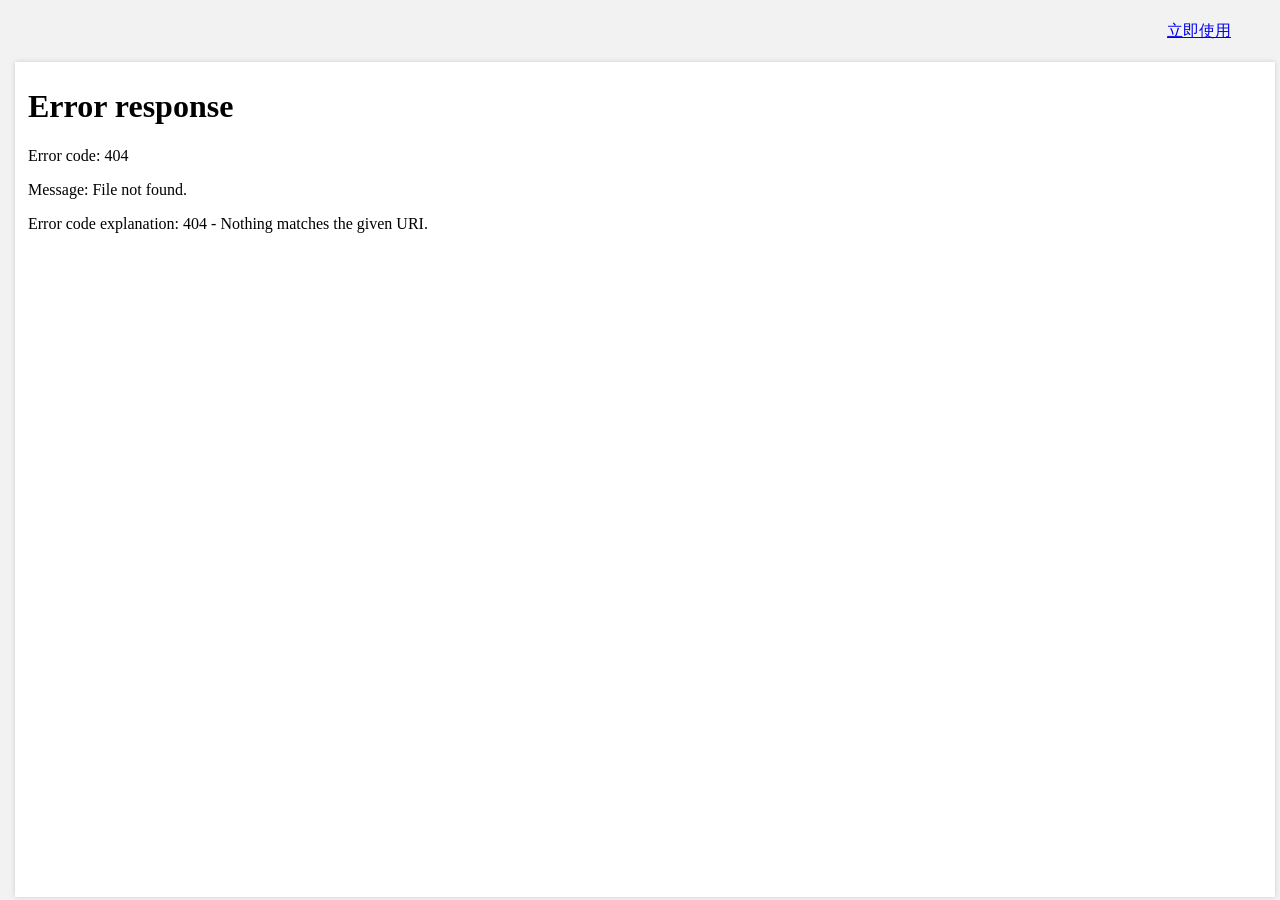
==== src/main/webapp/index2.html @ d7d0fe4d "添加页面" ====
<!DOCTYPE html>
<!-- saved from url=(0029)http://uc.zhuzi.me/#/template -->
<html lang="zh_cn" class="member ng-scope oHidden" ng-class="$root.htmlClass" ng-app="zhuzi-ucenter" ng-controller="appController">
    <head>
        <meta http-equiv="Content-Type" content="text/html; charset=UTF-8" />
        <style type="text/css">@charset "UTF-8";[ng\:cloak],[ng-cloak],[data-ng-cloak],[x-ng-cloak],.ng-cloak,.x-ng-cloak,.ng-hide:not(.ng-hide-animate){display:none !important;}ng\:form{display:block;}.ng-animate-shim{visibility:hidden;}.ng-anchor{position:absolute;}</style>
        <meta http-equiv="X-UA-Compatible" content="IE=edge,chrome=1" />
        <meta name="renderer" content="webkit|ie-comp|ie-stand" />
        <title ng-bind="title?title + & amp; #39; - 网站管理中心 & amp; #39; : & amp; #39; & amp; #39;" class="ng-binding">模板列表-网站管理中心</title>
        <meta name="keywords" content="H5页面制作工具、响应式网站、傻瓜式自助建站系统、企业建站、个人官网建设、免费企业建站、网站建设、自助建站、免费网站" />
        <meta name="description" content="全新的H5响应式建站系统，可视化操作让您不懂代码也能快速创建漂亮的专业级官网，无论是企业建站还是移动建站我们都提供免费的独立域名、免费托管等网站建设一站式综合服务。" />
        <meta name="viewport" content="width=device-width, initial-scale=1.0" />
        <style>.spinner{width:140px;height:70px;text-align:center;font-size:13px;position:absolute;top:50%;left:50%;margin: -35px 0 0 -70px}.sk-cube-grid{width:40px;height:40px;margin:0 auto 10px}.sk-cube-grid .sk-cube{width:33%;height:33%;background-color:#eee;float:left;-webkit-animation:sk-cubeGridScaleDelay 1.3s infinite ease-in-out;animation:sk-cubeGridScaleDelay 1.3s infinite ease-in-out}.sk-cube-grid .sk-cube1{-webkit-animation-delay:.2s;animation-delay:.2s}.sk-cube-grid .sk-cube2{-webkit-animation-delay:.3s;animation-delay:.3s}.sk-cube-grid .sk-cube3{-webkit-animation-delay:.4s;animation-delay:.4s}.sk-cube-grid .sk-cube4{-webkit-animation-delay:.1s;animation-delay:.1s}.sk-cube-grid .sk-cube5{-webkit-animation-delay:.2s;animation-delay:.2s}.sk-cube-grid .sk-cube6{-webkit-animation-delay:.3s;animation-delay:.3s}.sk-cube-grid .sk-cube7{-webkit-animation-delay:0s;animation-delay:0s}.sk-cube-grid .sk-cube8{-webkit-animation-delay:.1s;animation-delay:.1s}.sk-cube-grid .sk-cube9{-webkit-animation-delay:.2s;animation-delay:.2s}@-webkit-keyframes sk-cubeGridScaleDelay{0%,100%,70%{-webkit-transform:scale3D(1,1,1);transform:scale3D(1,1,1)}35%{-webkit-transform:scale3D(0,0,1);transform:scale3D(0,0,1)}}@keyframes sk-cubeGridScaleDelay{0%,100%,70%{-webkit-transform:scale3D(1,1,1);transform:scale3D(1,1,1)}35%{-webkit-transform:scale3D(0,0,1);transform:scale3D(0,0,1)}}

        </style>
        <script src="./index2_files/8a589e8e.js.下载" charset="utf-8"></script>
        <script>
            // IE浏览器进行跳转
            (function(){
            function getBrowser(getVersion) {
            var ua_str = navigator.userAgent.toLowerCase(), ie_Tridents, trident, match_str, ie_aer_rv, browser_chi_Type;
            if ("ActiveXObject" in self){
            ie_aer_rv = (match_str = ua_str.match(/msie ([\d.]+)/)) ?match_str[1] :
                    (match_str = ua_str.match(/rv:([\d.]+)/)) ?match_str[1] : 0;
            // ie: Indicate the really version of current IE browser.
            ie_Tridents = {"trident/7.0": 11, "trident/6.0": 10, "trident/5.0": 9, "trident/4.0": 8};
            trident = (match_str = ua_str.match(/(trident\/[\d.]+|edge\/[\d.]+)/)) ?match_str[1] : undefined;
            browser_chi_Type = (ie_Tridents[trident] || ie_aer_rv) > 0 ? "ie" : undefined;
            } else{
            browser_chi_Type = (match_str = ua_str.match(/edge\/([\d.]+)/)) ? "ie" :
                    //判断firefox 浏览器
                            (match_str = ua_str.match(/firefox\/([\d.]+)/)) ? "firefox" :
                            //判断chrome 浏览器
                                    (match_str = ua_str.match(/chrome\/([\d.]+)/)) ? "chrome" :
                                    //判断opera 浏览器
                                            (match_str = ua_str.match(/opera.([\d.]+)/)) ? "opera" :
                                            //判断safari 浏览器
                                                    (match_str = ua_str.match(/version\/([\d.]+).*safari/)) ? "safari" : undefined;
                                            }
                                            var verNum, verStr;
                                            verNum = trident && ie_Tridents[trident] ? ie_Tridents[trident] : match_str[1];
                                            verStr = (getVersion != undefined) ? browser_chi_Type + "/" + verNum : browser_chi_Type;
                                            return verStr;
                                            }
                                            if (getBrowser() == 'ie'){
                                            location.href = "/ie";
                                            }
                                            })()

        </script> 
        <link rel="stylesheet" href="./index2_files/saved_resource" /> 
        <link rel="stylesheet" href="./index2_files/saved_resource(1)" /> 
        <link rel="stylesheet" href="./index2_files/saved_resource(2)" /> 
        <script type="text/javascript" src="./index2_files/gt.js.下载"></script> 
        <script type="text/javascript" src="./index2_files/saved_resource(3)"></script> 
        <script type="text/javascript" src="./index2_files/saved_resource(4)"></script> 
        <style type="text/css">.biu-instance{top:0;left:0;right:0;position:fixed;background-color:#fff;padding:10px 0;border-bottom:1px solid #e2e2e2;z-index:1;animation-name:biu-down;animation-duration:.3s;font-size:1rem;transform:translateY(-100%);transition:transform .3s ease}.biu-instance.biu-pop{width:400px;max-width:80%;left:50%;right:none;transform:translateX(-50%) translateY(-110%);box-shadow:0 1px 2px rgba(0,0,0,.5);border-bottom:none;border-radius:0 0 2px 2px}.biu-main{padding:0 40px 0 20px;word-wrap:break-word}.biu-close{float:right;cursor:pointer;width:20px;margin-right:10px;border-radius:2px;text-align:center}.biu-shown{transform:translateY(0)}.biu-shown.biu-pop{transform:translateX(-50%) translateY(0)}.biu-info,.biu-success,biu-warning{color:#fff}.biu-default{color:#333;background-color:#fff;border-color:#e2e2e2}.biu-default .biu-close:hover{background-color:#e2e2e2}.biu-success{color:#3c763d;background-color:#dff0d8;border-color:#d6e9c6}.biu-success .biu-close:hover{background-color:#d6e9c6}.biu-info{color:#31708f;background-color:#d9edf7;border-color:#bce8f1}.biu-info .biu-close:hover{background-color:#bce8f1}.biu-warning{color:#8a6d3b;background-color:#fcf8e3;border-color:#faebcc}.biu-warning .biu-close:hover{background-color:#faebcc}.biu-danger{color:#a94442;background-color:#f2dede;border-color:#ebccd1}.biu-danger .biu-close:hover{background-color:#ebccd1}</style>
        <style type="text/css">.do-file-upload img{max-width:100%;max-height:100%}.do-file-upload-head .modal-title{min-width:150px}.do-file-upload-head .modal-header-tab{text-align:left;display:inline-flex}.modal-header-tab .modal-title,.modal-tab-nav,.modal-tab-nav li{display:inline-block}.modal-tab-nav{display:inline-flex}.modal-tab-nav li{text-align:center;position:relative;color:#666;cursor:pointer;padding:0 0 5px;margin:0 16px}.modal-tab-nav li.cur{color:#333}.modal-tab-nav li.cur:before{content:"";height:2px;position:absolute;left:0;bottom:-1px;right:0;background-color:#00c75c}.do-upload-bar{padding:20px}.do-upload-bar .do-center{border:2px dashed #eee}.do-upload-btn{margin-bottom:12px}.do-upload-bar.min{height:auto;padding:10px}.do-upload-bar.min .btn-lgs{font-size:14px;padding:6px 12px;min-width:120px}.do-element-dog{position:fixed;left:0;top:0;right:0;bottom:0;z-index:99999;background-color:rgba(0,0,0,.6)}.do-element-dialog{height:100%;text-align:left;overflow:hidden}.do-element-dialog .panel-left{width:170px;height:395px;max-height:400px;float:left;border-right:1px solid #e8e8e8;position:relative}.do-element-dialog .panel-left-body{overflow-y:auto;height:100%}.do-element-dialog .panel-left-body.mytype{height:calc(100% - 40px)}.do-element-type{height:100%;padding:26px 20px}.do-element-type h5{margin-bottom:0;font-size:14px;font-weight:400;margin:0;line-height:1.8em}.do-element-type-subs .do-left-nosubs>a,.do-element-type li>a{display:block;color:#39f;line-height:36px;padding:0 20px;white-space:nowrap;overflow:hidden;text-overflow:ellipsis}.do-element-type-subs .do-left-nosubs>a{color:#000;padding:0;padding-left:20px;cursor:pointer}.do-element-type-subs .do-left-nosubs>a:hover,.do-element-type li.cur a,.do-element-type li>a:hover{background-color:#e0e0e0}.do-element-type-subs h5{padding-left:20px}.do-element-type-subs .do-left-nosubs{padding-left:0}.do-element-type-subs .do-left-nosubs a{color:#39f}.do-element-dialog .panel-right{height:100%;margin-left:170px!important;overflow-y:hidden;padding:0 15px;position:relative}.list-type-circle{margin:0 -20px}.do-list-pic,.do-upload-list{margin-bottom:10px}.do-list-pic ul,.do-upload-list ul{margin:0;padding:0}.do-list-pic li,.do-upload-list li{width:25%;float:left;padding:10px;position:relative}.do-list-pic .block-img,.do-upload-list .block-img{background-color:#fff;padding-top:100%;position:relative;overflow:hidden}.do-list-pic .block-img .img,.do-upload-list .block-img .img,.hover-text{position:absolute;top:0;left:0;width:100%;height:100%;z-index:1}.do-list-pic .hover-text,.do-upload-list .hover-text{z-index:2;background-color:rgba(0,0,0,.6);transform:translateY(100%);opacity:0}.do-list-pic .hover-text .nbtn,.do-upload-list .hover-text .nbtn{background-color:#fff;color:#333;padding:4px 10px}.do-list-pic li:hover .hover-text,.do-upload-list li:hover .hover-text{transform:translateY(0);opacity:1}.animate{-webkit-transition:all .4s;transition:all .4s}.hover-text [class*=icon-]{padding:4px;background-color:hsla(0,0%,100%,.6);border-radius:2px;font-size:18px}.hover-text [class*=icon-]:hover{color:#000;background-color:hsla(0,0%,100%,.8)}.block-img.active>.icon-check{text-align:center;background-color:#5cb85c;font-size:18px;line-height:26px;color:#fff;border-radius:100%;width:26px;height:26px;position:absolute;top:4px;right:4px;z-index:10}.do-upload-list .progress{position:absolute;bottom:22px;z-index:10;margin:0 0 25px 25px}.upimage{display:none;cursor:pointer;opacity:.8;background-color:rgba(0,0,0,.8);color:#fff;text-align:center;width:100px;height:30px;line-height:30px;border-radius:4px;overflow:hidden;position:absolute;left:50%;top:50%;margin:-15px 0 0 -50px}.upimage i{font-size:18px}.upimage:hover{opacity:1}.do-upload-list .img:hover .upimage{display:block}.do-upload-list-thumbs{padding:5px;margin-top:10px;background-color:#fff;border:1px solid #eee;border-radius:4px}.do-upload-list-thumbs li{display:inline-block;float:none;width:60px;height:60px;cursor:pointer}.do-upload-list-thumbs li,.do-upload-list .block-img .img{background-repeat:no-repeat;background-position:50% 50%;background-size:cover}.do-upload-list-thumbs li .icon-close{display:none;position:absolute;top:0;right:0;background-color:#ff4545;padding:2px;color:#fff;cursor:pointer;opacity:1}.do-upload-list-thumbs li .icon-close:hover{opacity:.8}.do-upload-list-thumbs li:hover .icon-close{display:block}.do-list-pic.col2 li{width:50%}.do-center{width:100%;display:-webkit-box;-webkit-box-orient:vertical;-webkit-box-pack:center;-webkit-box-align:center;text-align:center}.do-center,.do-upload-bar.cur{height:100%}.do-form-control{border-radius:4px;height:39px;display:block;width:100%;padding:6px 12px;font-size:14px;line-height:1.42857143;color:#555;background-color:#fff;background-image:none;border:1px solid #e0e0e0}.panel-left .do-element-type{padding-top:0}.do-batch-group .do-btns-group>button:hover{color:#fff}.do-batch-group .do-btns-group{float:right;line-height:32px}.do-batch-group .do-btns-group button{border:0 solid transparent}.do-batch-group .do-select{width:22%}.do-upImg-myImg .btn{vertical-align:middle}.do-upImg-myImg .do-upImg-prompt{font-size:14px;color:#afa9a9}.panel-right hr{height:1px;border:none;border-top:1px dashed #efebeb}.panel-right .text-center .shadow{box-shadow:0 .2px 7px rgba(0,0,0,.36)}.panel-right .text-center .do-upload-images .hover-text{height:30%;top:70%}.panel-left-ft{position:absolute;left:0;bottom:0;right:0;height:40px;background-color:#eee;line-height:40px;text-align:center;cursor:pointer}.do-file-upload .do-title{position:absolute;left:0;white-space:nowrap;overflow:hidden;text-overflow:ellipsis;font-size:13px;font-weight:400}.do-file-upload .do-upload-queue-title{color:#2b5672;top:0;padding:9px;width:190px}.do-file-upload .do-upload-title{color:#fff;top:-31px;padding:4px 0 4px 4px;width:155px;z-index:2;background-color:rgba(0,0,0,.5)}.do-upload-list li:hover .do-upload-title{top:0}.do-file-upload .panel-right .hover-text [class*=icon-]{font-size:15px;cursor:pointer}.do-file-upload .panel-right .text-center .do-upload-images .hover-text{height:26%;top:74%}.do-myFile-left{height:auto}.do-file-upload .imgWidth{width:48px}.do-file-upload .f13{font-size:14px}.do-file-upload .list-category li>a>i{font-size:18px;margin-right:5px;display:inline-block}.do-file-upload audio{position:absolute;bottom:0}.do-file-upload .do-onPlay-prompt{position:absolute;top:0;padding:5px;background-color:#f96f3a;color:#fff;border-radius:0 15px 15px 0}.do-file-upload .do-onPlay-prompt>p{font-size:14px}.do-file-upload .pagination{margin:0;padding:0}.do-onPlay-prompt p{margin:0}.do-notext{text-align:center;padding:20px;color:#888;border:1px solid #eee}.sweet-alert.blank-space{width:760px;height:auto;padding:0!important;min-height:460px;margin-left:-380px;overflow:visible}.sweet-alert.blank-space .sa-button-container,.sweet-alert.blank-space>h2{display:none}.sweet-alert.blank-space iframe{display:block}.sweet-alert.blank-space .icon-close{cursor:pointer;position:absolute;left:100%;top:0;width:40px;height:40px;line-height:40px;text-align:center;color:#fff;font-size:30px;background-color:#f44}.sweet-alert.blank-space .icon-close:hover{opacity:.8}.sweet-alert.blank-space .do-video{padding-top:60%;position:relative}.sweet-alert.blank-space .do-video video{position:absolute;left:0;top:0;width:100%;height:100%}.sweet-alert fieldset{padding:0;margin:0;min-width:0}.panel-right .text-center .bgImageUrl{background-image:url(http://localhost:2333/js/img/98655fc9.imgbg.jpg)}.do-imgResize-setting{width:100%;margin-top:14px}.do-imgResize-ratio,.do-imgResize-ratio li,.do-imgResize-setting>p{display:inline-block}.do-imgResize-ratio{margin-right:30px}.do-imgResize-ratio li{margin-right:10px}.do-imgResize-ratio li button{color:#fff;background-color:#d8dad8;font-size:14px;padding:9px 15px}.do-imgResize-ratio li button:hover{color:#fff;background-color:#b5b5b5}.do-imgResize-ratio li button.curItem{color:#fff;background-color:#69ca72!important}.do-cut{font-size:15px;padding:9px 38px}</style>
        <style type="text/css">.do-color-group{border-radius:100%;height:22px;width:22px;border:1px solid #ccc;cursor:pointer}.do-color-list{display:none;position:absolute;top:32px;z-index:9;background-color:#f5f5f5;width:250px;padding:6px;border:1px solid #ccc}.do-color-list ul{overflow:hidden;padding:0;margin:0}.do-color-list li{float:left;width:12%;position:relative;padding:1px!important}.do-color-list li>div{padding-top:100%}</style>
        <style type="text/css">/*!
           * Cropper v0.1.0
           * https://github.com/fengyuanchen/cropperjs
           *
           * Copyright (c) 2015 Fengyuan Chen
           * Released under the MIT license
           *
           * Date: 2015-09-25T09:19:58.017Z
           */.cropper-container{position:relative;overflow:hidden;font-size:0;line-height:0;-ms-touch-action:none;touch-action:none;-webkit-user-select:none;-moz-user-select:none;-ms-user-select:none;user-select:none;direction:ltr!important;-webkit-tap-highlight-color:transparent;-webkit-touch-callout:none}.cropper-container img{display:block;width:100%;min-width:0!important;max-width:none!important;height:100%;min-height:0!important;max-height:none!important;image-orientation:0deg!important}.cropper-canvas,.cropper-crop-box,.cropper-drag-box,.cropper-modal{position:absolute;top:0;right:0;bottom:0;left:0}.cropper-drag-box{background-color:#fff;filter:alpha(opacity=0);opacity:0}.cropper-modal{background-color:#000;filter:alpha(opacity=50);opacity:.5}.cropper-view-box{display:block;width:100%;height:100%;overflow:hidden;outline:1px solid #39f;outline-color:rgba(51,153,255,.75)}.cropper-dashed{position:absolute;display:block;filter:alpha(opacity=50);border:0 dashed #eee;opacity:.5}.cropper-dashed.dashed-h{top:33.33333%;left:0;width:100%;height:33.33333%;border-top-width:1px;border-bottom-width:1px}.cropper-dashed.dashed-v{top:0;left:33.33333%;width:33.33333%;height:100%;border-right-width:1px;border-left-width:1px}.cropper-center{position:absolute;top:50%;left:50%;display:block;width:0;height:0;filter:alpha(opacity=75);opacity:.75}.cropper-center:after,.cropper-center:before{position:absolute;display:block;content:" ";background-color:#eee}.cropper-center:before{top:0;left:-3px;width:7px;height:1px}.cropper-center:after{top:-3px;left:0;width:1px;height:7px}.cropper-face,.cropper-line,.cropper-point{position:absolute;display:block;width:100%;height:100%;filter:alpha(opacity=10);opacity:.1}.cropper-face{top:0;left:0;background-color:#fff}.cropper-line{background-color:#39f}.cropper-line.line-e{top:0;right:-3px;width:5px;cursor:e-resize}.cropper-line.line-n{top:-3px;left:0;height:5px;cursor:n-resize}.cropper-line.line-w{top:0;left:-3px;width:5px;cursor:w-resize}.cropper-line.line-s{bottom:-3px;left:0;height:5px;cursor:s-resize}.cropper-point{width:5px;height:5px;background-color:#39f;filter:alpha(opacity=75);opacity:.75}.cropper-point.point-e{top:50%;right:-3px;margin-top:-3px;cursor:e-resize}.cropper-point.point-n{top:-3px;left:50%;margin-left:-3px;cursor:n-resize}.cropper-point.point-w{top:50%;left:-3px;margin-top:-3px;cursor:w-resize}.cropper-point.point-s{bottom:-3px;left:50%;margin-left:-3px;cursor:s-resize}.cropper-point.point-ne{top:-3px;right:-3px;cursor:ne-resize}.cropper-point.point-nw{top:-3px;left:-3px;cursor:nw-resize}.cropper-point.point-sw{bottom:-3px;left:-3px;cursor:sw-resize}.cropper-point.point-se{right:-3px;bottom:-3px;width:20px;height:20px;cursor:se-resize;filter:alpha(opacity=100);opacity:1}.cropper-point.point-se:before{position:absolute;right:-50%;bottom:-50%;display:block;width:200%;height:200%;content:" ";background-color:#39f;filter:alpha(opacity=0);opacity:0}@media (min-width:768px){.cropper-point.point-se{width:15px;height:15px}}@media (min-width:992px){.cropper-point.point-se{width:10px;height:10px}}@media (min-width:1200px){.cropper-point.point-se{width:5px;height:5px;filter:alpha(opacity=75);opacity:.75}}.cropper-bg{background-image:url("[data-uri]")}.cropper-invisible{filter:alpha(opacity=0);opacity:0}.cropper-hide{position:absolute;display:block;width:0;height:0}.cropper-hidden{display:none!important}.cropper-move{cursor:move}.cropper-crop{cursor:crosshair}.cropper-disabled .cropper-drag-box,.cropper-disabled .cropper-face,.cropper-disabled .cropper-line,.cropper-disabled .cropper-point{cursor:not-allowed}</style>
        <script type="text/javascript" src="./index2_files/saved_resource(5)"></script>
        <script type="text/javascript" src="./index2_files/saved_resource(6)"></script>
        <script type="text/javascript" src="./index2_files/saved_resource(7)"></script>
        <script type="text/javascript" src="./index2_files/saved_resource(8)"></script>
        <style type="text/css">.daodream-reset a,.daodream-reset abbr,.daodream-reset acronym,.daodream-reset address,.daodream-reset applet,.daodream-reset article,.daodream-reset aside,.daodream-reset audio,.daodream-reset b,.daodream-reset big,.daodream-reset blockquote,.daodream-reset button,.daodream-reset canvas,.daodream-reset caption,.daodream-reset center,.daodream-reset cite,.daodream-reset code,.daodream-reset dd,.daodream-reset del,.daodream-reset details,.daodream-reset dfn,.daodream-reset div,.daodream-reset div.form,.daodream-reset dl,.daodream-reset dt,.daodream-reset em,.daodream-reset fieldset,.daodream-reset figcaption,.daodream-reset figure,.daodream-reset footer,.daodream-reset form,.daodream-reset h1,.daodream-reset h2,.daodream-reset h3,.daodream-reset h4,.daodream-reset h5,.daodream-reset h6,.daodream-reset header,.daodream-reset hgroup,.daodream-reset i,.daodream-reset iframe,.daodream-reset img,.daodream-reset input,.daodream-reset input[type],.daodream-reset ins,.daodream-reset kbd,.daodream-reset label,.daodream-reset legend,.daodream-reset li,.daodream-reset mark,.daodream-reset menu,.daodream-reset nav,.daodream-reset object,.daodream-reset ol,.daodream-reset p,.daodream-reset pre,.daodream-reset q,.daodream-reset s,.daodream-reset samp,.daodream-reset section,.daodream-reset small,.daodream-reset span,.daodream-reset strike,.daodream-reset strong,.daodream-reset sub,.daodream-reset summary,.daodream-reset sup,.daodream-reset table,.daodream-reset tbody,.daodream-reset td,.daodream-reset textarea,.daodream-reset tfoot,.daodream-reset th,.daodream-reset thead,.daodream-reset time,.daodream-reset tr,.daodream-reset tt,.daodream-reset u,.daodream-reset ul,.daodream-reset var,.daodream-reset video{position:static;top:auto;right:auto;bottom:auto;left:auto;z-index:auto;display:inline;float:none;width:auto;min-width:0;max-width:none;height:auto;min-height:0;max-height:none;box-sizing:content-box;padding:0;margin:0;overflow:visible;clip:auto;clear:none;font:normal normal 100% Helvetica Neue,Helvetica,Arial,sans-serif;font-family:Helvetica Neue,Helvetica,Arial,sans-serif;font-size:100%;font-style:normal;font-weight:400;font-variant:normal;font-size-adjust:none;font-stretch:normal;hyphens:manual;line-height:inherit;color:inherit;text-align:left;text-align:start;text-align-last:auto;text-emphasis:none;text-decoration:none;text-indent:0;text-justify:auto;text-outline:none;text-shadow:none;text-transform:none;text-wrap:normal;letter-spacing:normal;word-break:normal;word-spacing:normal;word-wrap:normal;white-space:normal;vertical-align:baseline;list-style:disc outside none;cursor:auto;table-layout:auto;empty-cells:show;caption-side:top;content:normal;quotes:none;counter-reset:none;counter-increment:none;resize:none;nav-index:auto;nav-up:auto;nav-right:auto;nav-down:auto;nav-left:auto;background:none 0 0 auto repeat scroll padding-box transparent;background-color:transparent;background-image:none;border:0 none transparent;border-radius:0;outline:medium none invert;outline-offset:0;box-shadow:none;opacity:1;transition:all 0 ease 0;transform:none;transform-origin:50% 50% 0;animation:none 0 ease 0 1 normal;animation-play-state:running;box-decoration-break:slice;-webkit-text-emphasis:none;text-height:auto;alignment-adjust:auto;alignment-baseline:baseline;appearance:normal;azimuth:center;backface-visibility:visible;baseline-shift:baseline;binding:none;bleed:6pt;bookmark-label:content();bookmark-level:none;bookmark-state:open;bookmark-target:none;box-align:stretch;-webkit-box-decoration-break:slice;box-direction:normal;box-flex:.0;box-flex-group:1;box-lines:single;box-ordinal-group:1;box-orient:inline-axis;box-pack:start;break-after:auto;break-before:auto;-webkit-column-break-inside:auto;break-inside:auto;color-profile:auto;column-count:auto;column-fill:balance;column-gap:normal;column-rule:medium medium #1f1f1f;column-span:1;column-width:auto;columns:auto auto;crop:auto;direction:ltr;dominant-baseline:auto;drop-initial-after-adjust:text-after-edge;drop-initial-after-align:baseline;drop-initial-before-adjust:text-before-edge;drop-initial-before-align:caps-height;drop-initial-size:auto;drop-initial-value:initial;elevation:level;fit:fill;fit-position:0 0;float-offset:0 0;grid-columns:none;grid-rows:none;hanging-punctuation:none;hyphenate-after:auto;hyphenate-before:auto;hyphenate-character:auto;hyphenate-lines:no-limit;hyphenate-resource:none;-ms-hyphens:manual;icon:auto;image-orientation:auto;image-rendering:auto;image-resolution:normal;inline-box-align:last;line-stacking:inline-line-height exclude-ruby consider-shifts;marks:none;marquee-direction:forward;marquee-loop:1;marquee-play-count:1;marquee-speed:normal;marquee-style:scroll;move-to:normal;orphans:2;overflow-style:auto;page:auto;page-break-after:auto;page-break-before:auto;page-break-inside:auto;page-policy:start;perspective:none;perspective-origin:50% 50%;presentation-level:0;punctuation-trim:none;rendering-intent:auto;rotation:0;rotation-point:50% 50%;ruby-align:auto;ruby-overhang:none;ruby-position:before;ruby-span:none;size:auto;string-set:none;transform-style:flat;unicode-bidi:normal;white-space-collapse:collapse;widows:2;-webkit-font-smoothing:antialiased;-moz-osx-font-smoothing:grayscale}.daodream-reset address,.daodream-reset article,.daodream-reset aside,.daodream-reset blockquote,.daodream-reset canvas,.daodream-reset center,.daodream-reset dd,.daodream-reset details,.daodream-reset dir,.daodream-reset div,.daodream-reset div.form,.daodream-reset dl,.daodream-reset dt,.daodream-reset fieldset,.daodream-reset figcaption,.daodream-reset figure,.daodream-reset footer,.daodream-reset form,.daodream-reset frame,.daodream-reset frameset,.daodream-reset h1,.daodream-reset h2,.daodream-reset h3,.daodream-reset h4,.daodream-reset h5,.daodream-reset h6,.daodream-reset header,.daodream-reset hgroup,.daodream-reset hr,.daodream-reset menu,.daodream-reset nav,.daodream-reset noframes,.daodream-reset ol,.daodream-reset p,.daodream-reset pre,.daodream-reset section,.daodream-reset summary,.daodream-reset ul{display:block}.daodream-reset li{display:list-item}.daodream-reset table{display:table}.daodream-reset tr{display:table-row}.daodream-reset thead{display:table-header-group}.daodream-reset tbody{display:table-row-group}.daodream-reset tfoot{display:table-footer-group}.daodream-reset col{display:table-column}.daodream-reset colgroup{display:table-column-group}.daodream-reset td,.daodream-reset th{display:table-cell}.daodream-reset caption{display:table-caption}.daodream-reset input,.daodream-reset select{display:inline-block}.daodream-reset b,.daodream-reset strong{font-weight:700}.daodream-reset b>em,.daodream-reset b>i,.daodream-reset em>b,.daodream-reset em>strong,.daodream-reset i>b,.daodream-reset i>strong,.daodream-reset strong>em,.daodream-reset strong>i{font-style:italic;font-weight:700}.daodream-reset input,.daodream-reset textarea{cursor:text}.daodream-reset input::-webkit-input-placeholder,.daodream-reset textarea::-webkit-input-placeholder{font:normal normal 100% Helvetica Neue,Helvetica,Arial,sans-serif;font-family:Helvetica Neue,Helvetica,Arial,sans-serif;font-size:100%;font-style:normal;font-weight:400;font-variant:normal;font-size-adjust:none;font-stretch:normal;color:inherit;text-align:left;text-align-last:auto;text-emphasis:none;text-decoration:none;text-indent:0;text-justify:auto;text-outline:none;text-shadow:none;text-transform:none;text-wrap:normal;letter-spacing:normal;background-color:inherit;-webkit-text-emphasis:none;text-height:auto}.daodream-reset input::-moz-placeholder,.daodream-reset textarea::-moz-placeholder{font:normal normal 100% Helvetica Neue,Helvetica,Arial,sans-serif;font-family:Helvetica Neue,Helvetica,Arial,sans-serif;font-size:100%;font-style:normal;font-weight:400;font-variant:normal;font-size-adjust:none;font-stretch:normal;color:inherit;text-align:left;-moz-text-align-last:initial;text-align-last:auto;text-emphasis:none;text-decoration:none;text-indent:0;text-justify:auto;text-outline:none;text-shadow:none;text-transform:none;text-wrap:normal;letter-spacing:normal;background-color:inherit;text-height:auto}.daodream-reset input:-ms-input-placeholder,.daodream-reset textarea:-ms-input-placeholder{font:normal normal 100% Helvetica Neue,Helvetica,Arial,sans-serif;font-family:Helvetica Neue,Helvetica,Arial,sans-serif;font-size:100%;font-style:normal;font-weight:400;font-variant:normal;font-size-adjust:none;font-stretch:normal;color:inherit;text-align:left;text-align-last:auto;text-emphasis:none;text-decoration:none;text-indent:0;text-justify:auto;text-outline:none;text-shadow:none;text-transform:none;text-wrap:normal;letter-spacing:normal;background-color:inherit;text-height:auto}.daodream-reset input::selection,.daodream-reset textarea::selection{background-color:#b3d4fc}.daodream-reset input::-moz-selection,.daodream-reset textarea::-moz-selection{background-color:#b3d4fc}.daodream-reset input[type=checkbox],.daodream-reset input[type=radio]{cursor:default}.daodream-reset a,.daodream-reset a *,.daodream-reset a span,.daodream-reset button,.daodream-reset button *,.daodream-reset button span,.daodream-reset input[type=reset],.daodream-reset input[type=submit]{cursor:pointer}.daodream-reset a:active,.daodream-reset a:hover,.daodream-reset a:link,.daodream-reset a:visited{color:inherit;text-shadow:none;background:transparent}.daodream-reset button::-moz-focus-inner{padding:0;border:0}.daodream-reset iframe{max-width:100%}#daodream-container .daodream-composer{position:absolute;right:0;bottom:0;left:0;z-index:2147483601;max-width:620px;padding:8px;margin:0 auto;background-color:#fff;box-shadow:0 -1px 1px 0 rgba(0,0,0,.08)}#daodream-container .daodream-composer.daodream-composer-inactive{display:none}#daodream-container .daodream-powered-by-enabled .daodream-composer{padding:8px 8px 0}#daodream-container .daodream-composer-action-button{position:relative;top:7px;z-index:2147483001;display:none;float:right;width:15px;height:15px;padding:5px;margin:0 2px 0 0;cursor:pointer;background-position:50%;opacity:.4}#daodream-container .daodream-composer-upload-error{display:none;padding-bottom:10px;font-size:13px;color:#c00;text-align:center}#daodream-container .daodream-composer-textarea-container{min-height:32px}#daodream-container .daodream-composer-disabled .daodream-composer-textarea-container{opacity:.5}#daodream-container .daodream-composer-textarea{position:relative;overflow:hidden}#daodream-container .daodream-composer-textarea pre,#daodream-container .daodream-composer-textarea textarea{width:100%;height:100%;min-height:30px;max-height:150px;box-sizing:border-box;padding:10px 80px 10px 10px;font-size:15px;line-height:20px;border:0;border-radius:4px}#daodream-container .daodream-composer-textarea textarea{position:absolute;top:0;left:0;font-weight:400;color:#455a64;resize:none;background:#fff;border:none}#daodream-container .daodream-composer-textarea textarea::-webkit-input-placeholder{font-size:15px;font-style:"Helvetica Neue",Helvetica,Arial,sans-serif;font-weight:400;line-height:20px;color:#b0bec5}#daodream-container .daodream-composer-textarea textarea::-moz-placeholder{font-size:15px;font-style:"Helvetica Neue",Helvetica,Arial,sans-serif;font-weight:400;line-height:20px;color:#b0bec5}#daodream-container .daodream-composer-textarea textarea:-ms-input-placeholder{font-size:15px;font-style:"Helvetica Neue",Helvetica,Arial,sans-serif;font-weight:400;line-height:20px;color:#b0bec5}#daodream-container .daodream-composer-textarea pre>span,#daodream-container .daodream-composer-textarea textarea{word-wrap:break-word;white-space:pre-wrap}#daodream-container .daodream-composer-textarea pre{margin:0}#daodream-container .daodream-composer-textarea pre>span{visibility:hidden}#daodream-container .daodream-composer-textarea.daodream-composer-focused{border-color:#b0bec5}#daodream-container .daodream-composer-send-button{display:none;float:right;height:30px;padding:0 9px;margin-left:8px;margin-top:4px;font-size:13px;font-size:14px;line-height:25px;color:#fff;text-decoration:none;text-shadow:0 -1px 0 rgba(67,74,84,.3);background:#257efa;background-image:linear-gradient(180deg,#257efa,#257efa);border-radius:3px;box-shadow:inset 0 1px 0 0 hsla(0,0%,100%,.17)}#daodream-container .daodream-composer-upload-button{z-index:2147483001;background-image:url([data-uri]);background-repeat:no-repeat;background-size:15px 15px;opacity:.4}#daodream-container .daodream-composer-upload-button:hover{opacity:1}#daodream-container .daodream-composer-emoji-button{z-index:2147483001;background-image:url([data-uri]);background-repeat:no-repeat;background-size:15px 15px;opacity:.4}#daodream-container .daodream-composer-emoji-button.daodream-composer-emoji-button-active,#daodream-container .daodream-composer-emoji-button:hover{opacity:1}#daodream-container .daodream-composer-camera-button{z-index:2147483001;background-image:url([data-uri]);background-repeat:no-repeat;background-size:15px 15px;opacity:.4}#daodream-container .daodream-composer-camera-button.daodream-composer-camera-button-active,#daodream-container .daodream-composer-camera-button:hover{opacity:1}#daodream-container .daodream-conversation-announcement .daodream-composer{border:1px solid #dadee2;border-bottom:none;border-radius:4px 4px 0 0}#daodream-container .daodream-composer-press-enter-to-send{display:none;width:100%;box-sizing:border-box;font-size:13px;line-height:22px;color:#b6c2c9;text-align:right}#daodream-container .daodream-powered-by-enabled .daodream-composer-press-enter-to-send{position:absolute;right:8px;bottom:0;left:8px;width:auto;padding-bottom:2px}#daodream-container .daodream-emoji-selector{position:absolute;right:10px;bottom:calc(100% - 0px);z-index:2147483601;display:block;margin:0 0 5px;font-size:22px;background-color:#fff;border:1px solid #d0d4d8;border-radius:3px;box-shadow:0 0 3px 1px rgba(0,0,0,.1)}#daodream-container .daodream-emoji-selector:after,#daodream-container .daodream-emoji-selector:before{position:absolute;top:100%;right:21px;width:0;height:0;pointer-events:none;content:" ";border:solid transparent}#daodream-container .daodream-emoji-selector:after{margin-right:-12px;border-color:hsla(0,0%,94%,0);border-width:7px;border-top-color:#fff}#daodream-container .daodream-emoji-selector:before{margin-right:-13px;border-color:hsla(0,0%,67%,0);border-width:8px;border-top-color:#aaa}#daodream-container .daodream-emoji-selector-panel-small{bottom:0;width:180px;line-height:0;background-color:#fff;border-radius:3px}#daodream-container .daodream-emoji-selector-panel-small .daodream-emoji-icon{display:inline-table;width:30px;margin:5px;line-height:30px;color:#60686e;text-align:center;cursor:pointer}#daodream-container .daodream-emoji-selector-panel-small .daodream-emoji-icon img.emoji{width:22px;height:22px}#daodream-container .daodream-emoji-selector-panel-small .daodream-emoji-icon:hover{color:#ededed;background-color:#ededed;border-color:#ededed}#daodream-container .daodream-emoji-selector-panel-large{display:none;width:322px;height:220px;overflow-y:auto;background-color:#fff;border-radius:0 0 3px 3px;box-shadow:0 -1px 3px 0 rgba(0,0,0,.1)}#daodream-container .daodream-emoji-selector-panel-large.active{display:block}#daodream-container .daodream-emoji-selector-panel-large .daodream-emoji-icon{display:inline-table;width:30px;margin:5px;line-height:30px;color:#60686e;text-align:center;cursor:pointer}#daodream-container .daodream-emoji-selector-panel-large .daodream-emoji-icon img.emoji{width:22px;height:22px}#daodream-container .daodream-emoji-selector-panel-large .daodream-emoji-icon:hover{background-color:#ededed}#daodream-container .daodream-large-emoji-panel-top-mask{position:absolute;top:35px;left:0;display:none;width:100%;height:20px;pointer-events:none;content:"";background:linear-gradient(#fff,hsla(0,0%,100%,0) 20px)}#daodream-container .daodream-large-emoji-panel-bottom-mask{position:absolute;bottom:0;left:0;display:block;width:100%;height:20px;pointer-events:none;content:"";background:linear-gradient(hsla(0,0%,100%,0),#fff 20px);border-radius:0 0 3px 3px}#daodream-container .daodream-emoji-selector-panel-header{width:322px;height:35px;text-align:center;background-color:#fafafb;border-radius:3px}#daodream-container .daodream-emoji-selector-panel-header .daodream-emoji-group-icon{position:relative;z-index:2147483601;display:inline-block;width:45px;margin-top:5px;line-height:30px;color:#60686e;text-align:center;cursor:pointer;border-radius:3px 3px 0 0}#daodream-container .daodream-emoji-selector-panel-header .daodream-emoji-group-icon:hover{background-color:#ededed}#daodream-container .daodream-emoji-selector-panel-header .daodream-emoji-group-icon.active{z-index:2147483602;background-color:#fff;border-bottom:none;box-shadow:0 -1px 3px 0 rgba(0,0,0,.1)}#daodream-container .daodream-lwr-composer{display:none;width:100%;min-width:120px;height:54px;overflow:hidden;border-top:1px solid #e4e5e7}#daodream-container .daodream-lwr-composer-active{display:block}#daodream-container .daodream-lwr-composer-options:after,#daodream-container .daodream-lwr-composer-options:before{display:table;content:""}#daodream-container .daodream-lwr-composer-options:after{clear:both}#daodream-container .daodream-lwr-composer-option{position:relative;float:left;height:54px;background-color:#fdfdfd}#daodream-container .daodream-lwr-composer-enabled .daodream-lwr-composer-option,#daodream-container .daodream-lwr-composer-enabled .daodream-lwr-composer-option svg{cursor:pointer}#daodream-container .daodream-lwr-composer-enabled .daodream-lwr-composer-option:hover{background-color:#f7f7f7}#daodream-container .daodream-lwr-composer-option svg{position:absolute;top:50%;left:50%;width:16px;height:16px;margin-top:-8px;margin-left:-8px;background-color:transparent}#daodream-container .daodream-lwr-composer-options-thumbs .daodream-lwr-composer-option{width:50%}#daodream-container .daodream-lwr-composer-options-emotions .daodream-lwr-composer-option{width:33.33%}#daodream-container .daodream-lwr-composer-option-selected .daodream-lwr-composer-icon{fill:#0071b2}#daodream-container .daodream-lwr-composer-option .daodream-lwr-option-background{fill:#fdfdfd}#daodream-container .daodream-lwr-composer-enabled .daodream-lwr-composer-option:hover .daodream-lwr-option-background{fill:#f7f7f7}#daodream-container .daodream-powered-by{width:100%;color:#b0bec5!important;text-align:center;clear:both;font-weight:500;line-height:22px}#daodream-container .daodream-powered-by span{font-size:13px;text-decoration:none}#daodream-container .daodream-powered-by u{text-decoration:underline}#daodream-container .daodream-powered-by a:active,#daodream-container .daodream-powered-by a:active u,#daodream-container .daodream-powered-by a:hover,#daodream-container .daodream-powered-by a:hover u{color:#b0bec5}#daodream-container .daodream-messenger-display{display:none!important}#daodream-container .daodream-conversations-fetching .daodream-conversations-spinner,#daodream-container .daodream-sheet-loading .daodream-sheet-spinner{display:block;width:28px;height:28px;background-image:url([data-uri]);background-repeat:no-repeat;background-size:28px 28px;border-radius:2px}#daodream-container .daodream-announcement-body-container a.daodream-h2b-button,#daodream-container .daodream-conversations-new-conversation-button,#daodream-container .daodream-new-anonymous-user input[type=submit],#daodream-container .daodream-small-announcement-body-container a.daodream-h2b-button{display:inline-block;padding:0 9px;font-size:14px;line-height:2.3;color:#fff;text-decoration:none;background-color:#257efa;background-image:linear-gradient(0,hsla(0,0%,100%,.04),hsla(0,0%,100%,.04)),linear-gradient(0,#206cf9,#257efa 40%,#2a90fb);box-shadow:0 -1px 2px rgba(0,0,0,.1)}#daodream-container .daodream-announcement-body-container a.daodream-h2b-button:hover,#daodream-container .daodream-composer-send-button:hover,#daodream-container .daodream-conversations-new-conversation-button:hover,#daodream-container .daodream-new-anonymous-user input[type=submit]:hover,#daodream-container .daodream-small-announcement-body-container a.daodream-h2b-button:hover{background-image:linear-gradient(0,hsla(0,0%,100%,0),hsla(0,0%,100%,0)),linear-gradient(0,#206cf9,#257efa 40%,#2a90fb)}#daodream-container .daodream-announcement-body-container a.daodream-h2b-button:active,#daodream-container .daodream-composer-send-button:active,#daodream-container .daodream-conversations-new-conversation-button:active,#daodream-container .daodream-new-anonymous-user input[type=submit]:active,#daodream-container .daodream-small-announcement-body-container a.daodream-h2b-button:active{background-color:#257efa}#daodream-container .daodream-announcement-body-container a.daodream-h2b-button:disabled,#daodream-container .daodream-composer-send-button:disabled,#daodream-container .daodream-conversations-new-conversation-button:disabled,#daodream-container .daodream-new-anonymous-user input[type=submit]:disabled,#daodream-container .daodream-small-announcement-body-container a.daodream-h2b-button:disabled{background-color:#257efa;background-image:linear-gradient(180deg,#b6c5cb,#acbbc2);border-color:#a0aeb4;box-shadow:0 1px 1px 0 hsla(0,0%,100%,.11),inset 0 0 1px 1px hsla(0,0%,100%,.08)}#daodream-container .daodream-conversations-new-conversation-button{transform-style:preserve-3d;display:block;width:100%;height:100%;text-align:center;font-size:16px;font-weight:500;text-shadow:0 1px 0 rgba(67,74,84,.1),0 1px 2px rgba(67,74,84,.2);padding:0}#daodream-container .daodream-conversations-new-conversation-button-content{display:block;position:relative;text-align:center;top:50%;transform:translateY(-50%)}#daodream-container .daodream-conversations-new-conversation-button-icon{display:inline-block;width:16px;height:16px;margin:0 8px -2px 0;background:url([data-uri]) 0 0/16px 16px no-repeat}#daodream-container .daodream-sheet-content-blurred{position:absolute;top:0;right:0;left:0;z-index:1;padding:0;margin-top:44px;filter:url(#blur-effect);opacity:.35;-webkit-filter:blur(5px)}#daodream-container .daodream-sheet-content-blurred .daodream-sheet-content-container{backface-visibility:hidden}#daodream-container .daodream-sheet{position:fixed;right:0;bottom:0;z-index:2147483600;width:350px;height:100%;visibility:hidden;overflow:hidden;outline:0}#daodream-container .daodream-sheet-active{visibility:visible}#daodream-container .daodream-sheet-header{position:absolute;top:0;right:0;z-index:2147483602;width:100%;height:44px;overflow:hidden;background-image:linear-gradient(0deg,hsla(215,9%,62%,.15),hsla(0,0%,100%,.15));box-shadow:0 1px 0 0 rgba(0,0,0,.1),0 1px 2px 0 rgba(0,0,0,.1)}#daodream-container .daodream-sheet-footer{position:absolute;right:0;bottom:0;z-index:2147483602;width:100%;height:44px;text-align:center;text-align-last:center}#daodream-container .daodream-sheet-body{position:absolute;top:0;right:0;bottom:0;z-index:2147483600;width:100%;background-color:#f5f7fa;background-image:linear-gradient(0deg,transparent 0,transparent);box-shadow:-1px 0 0 0 rgba(0,0,0,.1),-1px 0 2px 0 rgba(0,0,0,.1)}#daodream-container .daodream-sheet-active .daodream-sheet-content{overflow-y:auto}#daodream-container .daodream-sheet-content{position:absolute;top:44px;right:0;bottom:0;z-index:2147483601;width:100%;-webkit-transform:translateZ(0)}#daodream-container .daodream-sheet-content-container{position:relative;max-width:620px;min-height:100%;box-sizing:border-box;margin:0 auto;overflow:hidden}#daodream-container .daodream-sheet-header-generic-title,#daodream-container .daodream-sheet-header-title-container{position:absolute;top:0;left:0;z-index:2147483600;width:100%;height:100%;text-align:center;-moz-text-align-last:center;text-align-last:center;pointer-events:none}#daodream-container .daodream-sheet-header-generic-title,#daodream-container .daodream-sheet-header-title{display:inline-block;max-width:200px;overflow:hidden;font-family:Helvetica Neue,Helvetica,Arial,sans-serif;font-size:15px;font-weight:500;line-height:48px;color:#3d444f;text-overflow:ellipsis;text-shadow:0 1px 2px hsla(0,0%,100%,.9);letter-spacing:.2px;white-space:nowrap}#daodream-container .daodream-sheet-header-generic-title.daodream-sheet-header-with-presence,#daodream-container .daodream-sheet-header-title.daodream-sheet-header-with-presence{padding-top:7px;line-height:20px}#daodream-container .daodream-sheet-header-generic-title{top:-100%;display:none;max-width:100%}#daodream-container .daodream-sheet-header-show-generic .daodream-sheet-header-generic-title{top:0;display:block}#daodream-container .daodream-sheet-header-show-generic .daodream-sheet-header-title-container{top:100%;display:none}#daodream-container .daodream-last-active{position:absolute;right:0;bottom:7px;left:0;z-index:0;font-size:12px;line-height:14px;color:#78909c;text-align:center}#daodream-container .daodream-sheet-header-app-name{font-weight:700}#daodream-container .daodream-sheet-header-button{position:relative;z-index:2147483601;height:48px;margin:0 20px}#daodream-container .daodream-sheet-header-button-icon{height:100%;background-position:50%}#daodream-container .daodream-sheet-header-conversations-button{float:left}#daodream-container .daodream-sheet-header-conversations-button .daodream-sheet-header-button-icon{float:left;width:16px;background-image:url([data-uri]);background-repeat:no-repeat;background-position:50%;background-size:contain;opacity:.4}#daodream-container .daodream-sheet-header-conversations-button .daodream-sheet-header-button-icon:hover{opacity:1;transition:opacity .2s linear}#daodream-container .daodream-sheet-header-close-button{float:right;margin-left:15px}#daodream-container .daodream-sheet-header-close-button .daodream-sheet-header-button-icon{width:16px;background-image:url([data-uri]);background-repeat:no-repeat;background-size:contain;opacity:.4}#daodream-container .daodream-sheet-header-close-button .daodream-sheet-header-button-icon:hover{opacity:1;transition:opacity .2s linear}#daodream-container .daodream-sheet-header-minimize-button{float:right;margin-right:0}#daodream-container .daodream-sheet-header-minimize-button .daodream-sheet-header-button-icon{width:16px;background-image:url([data-uri]);background-repeat:no-repeat;background-size:contain;opacity:.4}#daodream-container .daodream-sheet-header-minimize-button .daodream-sheet-header-button-icon:hover{opacity:1;transition:opacity .2s linear}#daodream-container .daodream-sheet-loading .daodream-sheet-spinner{position:absolute;top:50%;left:50%;margin-top:14px;margin-left:-14px}#daodream-container .daodream-sheet-loading .daodream-conversation-parts{opacity:0}#daodream-container .daodream-sheet-minimized{visibility:hidden;opacity:0}#daodream-container .daodream-sheet-maximized{width:100%}@media (max-width:460px){#daodream-container .daodream-sheet{width:100%}}@media (-ms-high-contrast:none),screen\0{#daodream-container .daodream-sheet{width:370px}#daodream-container .daodream-sheet-maximized{width:100%}}#daodream-container .daodream-conversations-item{display:block;padding-left:18px;text-decoration:none;cursor:pointer}#daodream-container .daodream-conversations-item:hover{background-color:rgba(0,0,0,.02)}#daodream-container .daodream-conversations-item *{cursor:pointer}#daodream-container .daodream-conversations-item-body-container{height:65px;padding-top:15px;padding-right:18px;margin-left:66px;border-bottom:1px solid #e6e9ed;box-shadow:0 1px 0 hsla(0,0%,100%,.5)}#daodream-container .daodream-conversations-item-header{margin-top:4px;margin-bottom:4px}#daodream-container .daodream-conversations-item-title-container{margin:0 50px 0 0}#daodream-container .daodream-conversations-item-title{display:block;width:100%;overflow:hidden;font-size:15px;font-weight:500;line-height:22px;color:#3d444f;text-overflow:ellipsis;text-shadow:0 1px 2px hsla(0,0%,100%,.9);white-space:nowrap}#daodream-container .daodream-conversations-item-timestamp{float:right;width:50px;font-size:12px;line-height:22px;color:#9ba3af;text-align:right}#daodream-container .daodream-conversations-item-summary{position:relative;height:20px;overflow:hidden;font-size:14px;font-weight:400;line-height:21px;color:#656d78;text-shadow:0 1px 2px hsla(0,0%,100%,.9);word-break:break-word}#daodream-container .daodream-conversations-item-readstate{display:none}#daodream-container .daodream-conversations-item-unread .daodream-conversations-item-header span{font-weight:500;color:#006dec;white-space:nowrap}#daodream-container .daodream-conversations-item-unread .daodream-conversations-item-summary{margin-right:30px;color:#3d4347}#daodream-container .daodream-conversations-item-unread .daodream-conversations-item-readstate{display:block;float:right;color:#fff;text-shadow:0 -1px 0 rgba(67,74,84,.3);background-color:#116cd6;background-image:linear-gradient(0deg,#1e67f9 0,#2b8bfb);box-shadow:0 1px 2px rgba(67,74,84,.2);min-width:16px;height:16px;box-sizing:border-box;padding:0 4px;font-family:helvetica;font-size:12px;line-height:16px;text-align:center;border-radius:8px}#daodream-container .daodream-no-conversations{position:absolute;top:50%;right:0;left:0;display:none;margin:-38px auto 0;color:#e4e5e7;text-align:center}#daodream-container .daodream-no-conversations .daodream-no-conversations-icon{display:block;width:79px;height:59px;margin:0 auto 10px;background-image:url([data-uri]);background-repeat:no-repeat;background-size:79px 59px}#daodream-container .daodream-learn .daodream-no-conversations .daodream-no-conversations-icon{height:46px;background-image:url([data-uri]);background-repeat:no-repeat;background-size:79px 46px}@media (-webkit-min-device-pixel-ratio:1.3),(min--moz-device-pixel-ratio:1.3),(min-device-pixel-ratio:1.3),(min-resolution:1.3dppx){#daodream-container .daodream-learn .daodream-no-conversations .daodream-no-conversations-icon{background-image:url([data-uri])}}#daodream-container .daodream-conversations-empty .daodream-no-conversations{display:block}#daodream-container .daodream-new-message-enabled .daodream-conversations-content{bottom:44px}#daodream-container .daodream-new-message-enabled .daodream-conversations-content.daodream-no-newmessage-button{bottom:0}#daodream-container .daodream-conversations-fetching .daodream-conversations-spinner{position:relative;left:50%;margin-top:40px;margin-bottom:40px;margin-left:-14px}#daodream-container .daodream-conversations-item-avatar-container{position:relative;display:inline-block;float:left;width:50px;height:50px;padding:2px;margin-top:15px;background-color:#fff;border-radius:50%;box-shadow:0 1px 2px rgba(67,74,84,.2)}#daodream-container .daodream-conversations-item-admin-avatar,#daodream-container .daodream-conversations-item-user-avatar{width:50px;height:50px;border-radius:50%}#daodream-container .daodream-conversations-item-admin-online{width:8px;height:8px;background-color:#2ecc71;border:2px solid #fff;border-radius:20px;box-shadow:0 1px 2px rgba(67,74,84,.2);position:absolute;bottom:0;right:2px}#daodream-container .daodream-conversations-item-admin-avatar-no-image{background-color:#0071b2}#daodream-container .daodream-conversations-item-user-avatar{background-color:#0071b2;background-image:url([data-uri]);background-repeat:no-repeat;background-position:50%;background-size:18px}#daodream-container .daodream-default-admin-avatar{width:28px;height:28px;font-size:13px;font-weight:700;line-height:28px;color:#fff;text-align:center;background-color:#0071b2}#daodream-container .daodream-conversation-parts-container{padding:16px}#daodream-container .daodream-conversation-part{padding-bottom:16px}#daodream-container .daodream-conversation-part:after,#daodream-container .daodream-conversation-part:before{display:table;content:""}#daodream-container .daodream-conversation-part:after{clear:both}#daodream-container .daodream-conversation-part-unread .daodream-comment-by-admin .daodream-comment-timestamp{color:#93979f}#daodream-container .daodream-conversation-part-unread .daodream-comment-by-admin .daodream-comment-readstate{width:7px;height:7px;margin-top:6px;overflow:auto;background-color:#0071b2;border-radius:50%}#daodream-container .daodream-conversation-part-failed .daodream-comment-body-container{opacity:.6}#daodream-container .daodream-conversation-part-failed .daodream-comment-body,#daodream-container .daodream-conversation-part-failed .daodream-comment-state{cursor:pointer}#daodream-container .daodream-conversation-part-failed .daodream-comment-metadata{color:#c00}#daodream-container .daodream-conversation-preview{pointer-events:none}#daodream-container .daodream-conversation-preview .daodream-composer,#daodream-container .daodream-conversation-preview .daodream-sheet-body,#daodream-container .daodream-conversation-preview .daodream-sheet-header{opacity:0}#daodream-container .daodream-conversation-preview .daodream-sheet-content{overflow-y:hidden}#daodream-container .daodream-conversation-preview .daodream-small-announcement{pointer-events:auto;box-shadow:0 1px 10px 0 rgba(0,0,0,.08)}#daodream-container .daodream-conversation-part-grouped{padding-bottom:2px}#daodream-container .daodream-conversation-part-grouped .daodream-comment-avatar,#daodream-container .daodream-conversation-part-grouped .daodream-comment-caret,#daodream-container .daodream-conversation-part-grouped .daodream-comment-metadata,#daodream-container .daodream-conversation-part-grouped .daodream-comment-readstate{display:none}#daodream-container .daodream-conversation-part-grouped-first{padding-bottom:2px}#daodream-container .daodream-conversation-part-grouped-first .daodream-comment-metadata,#daodream-container .daodream-conversation-part-grouped-first .daodream-comment-readstate,#daodream-container .daodream-conversation-part-grouped-last .daodream-comment-avatar,#daodream-container .daodream-conversation-part-grouped-last .daodream-comment-caret{display:none}#daodream-container .daodream-conversation .daodream-sheet-body{background-color:#fff}#daodream-container .daodream-comment{position:relative;max-width:210px;clear:both}#daodream-container .daodream-comment-by-user{float:right}#daodream-container .daodream-comment-by-admin{float:left;padding-left:38px}#daodream-container .daodream-comment-body-container .daodream-container,#daodream-container .daodream-comment-body-container a,#daodream-container .daodream-comment-body-container blockquote,#daodream-container .daodream-comment-body-container code,#daodream-container .daodream-comment-body-container h1,#daodream-container .daodream-comment-body-container h2,#daodream-container .daodream-comment-body-container h3,#daodream-container .daodream-comment-body-container h4,#daodream-container .daodream-comment-body-container h5,#daodream-container .daodream-comment-body-container h6,#daodream-container .daodream-comment-body-container ol,#daodream-container .daodream-comment-body-container p,#daodream-container .daodream-comment-body-container ul{margin:20px 0;font-size:14px;font-weight:400;line-height:20px;word-wrap:break-word}#daodream-container .daodream-comment-body-container .daodream-container:first-child,#daodream-container .daodream-comment-body-container a:first-child,#daodream-container .daodream-comment-body-container blockquote:first-child,#daodream-container .daodream-comment-body-container code:first-child,#daodream-container .daodream-comment-body-container h1:first-child,#daodream-container .daodream-comment-body-container h2:first-child,#daodream-container .daodream-comment-body-container h3:first-child,#daodream-container .daodream-comment-body-container h4:first-child,#daodream-container .daodream-comment-body-container h5:first-child,#daodream-container .daodream-comment-body-container h6:first-child,#daodream-container .daodream-comment-body-container ol:first-child,#daodream-container .daodream-comment-body-container p:first-child,#daodream-container .daodream-comment-body-container ul:first-child{margin-top:0}#daodream-container .daodream-comment-body-container .daodream-container:last-child,#daodream-container .daodream-comment-body-container a:last-child,#daodream-container .daodream-comment-body-container blockquote:last-child,#daodream-container .daodream-comment-body-container code:last-child,#daodream-container .daodream-comment-body-container h1:last-child,#daodream-container .daodream-comment-body-container h2:last-child,#daodream-container .daodream-comment-body-container h3:last-child,#daodream-container .daodream-comment-body-container h4:last-child,#daodream-container .daodream-comment-body-container h5:last-child,#daodream-container .daodream-comment-body-container h6:last-child,#daodream-container .daodream-comment-body-container ol:last-child,#daodream-container .daodream-comment-body-container p:last-child,#daodream-container .daodream-comment-body-container ul:last-child{margin-bottom:0}#daodream-container .daodream-comment-body-container h1,#daodream-container .daodream-comment-body-container h1 a{margin:27px 0;font-size:14px;font-weight:700;line-height:20px;color:inherit;letter-spacing:normal}#daodream-container .daodream-comment-body-container h2,#daodream-container .daodream-comment-body-container h2 a{margin:20px 0 10px;font-size:14px;font-weight:700;line-height:20px;color:inherit}#daodream-container .daodream-comment-body-container ol,#daodream-container .daodream-comment-body-container ul{padding-left:30px;font-size:14px;-moz-padding-start:40px;-webkit-padding-start:40px;-khtml-padding-start:40px;-o-padding-start:40px;padding-start:40px}#daodream-container .daodream-comment-body-container [dir=ltr] ol,#daodream-container .daodream-comment-body-container [dir=ltr] ul{padding-left:30px}#daodream-container .daodream-comment-body-container [dir=rtl] ol,#daodream-container .daodream-comment-body-container [dir=rtl] ul{padding-right:30px}#daodream-container .daodream-comment-body-container ul>li{list-style-type:disc}#daodream-container .daodream-comment-body-container ol>li{list-style-type:decimal}#daodream-container .daodream-comment-body-container li{display:list-item;margin-bottom:10px;font-weight:400;line-height:20px}#daodream-container .daodream-comment-body-container em,#daodream-container .daodream-comment-body-container i{font-style:italic}#daodream-container .daodream-comment-body-container b,#daodream-container .daodream-comment-body-container strong{font-weight:700;line-height:100%}#daodream-container .daodream-comment-body-container pre{padding:0 0 10px;font-size:14px;white-space:pre-wrap}#daodream-container .daodream-comment-body-container img{display:block;max-width:100%;margin:10px 0}#daodream-container .daodream-comment-body-container p+br{display:none}#daodream-container .daodream-comment-body-container a:active,#daodream-container .daodream-comment-body-container a:hover,#daodream-container .daodream-comment-body-container a:link,#daodream-container .daodream-comment-body-container a:visited{text-decoration:underline}#daodream-container .daodream-comment-body-container a:link,#daodream-container .daodream-comment-body-container a:visited{color:#0071b2}#daodream-container .daodream-comment-body-container a:active,#daodream-container .daodream-comment-body-container a:hover{color:#00498a}#daodream-container .daodream-comment-body-container h2+.ic_button_in_content,#daodream-container .daodream-comment-body-container h2+.ic_social_block,#daodream-container .daodream-comment-body-container h2+blockquote,#daodream-container .daodream-comment-body-container h2+ol,#daodream-container .daodream-comment-body-container h2+p,#daodream-container .daodream-comment-body-container h2+ul,#daodream-container .daodream-comment-body-container h3+.ic_button_in_content,#daodream-container .daodream-comment-body-container h3+.ic_social_block,#daodream-container .daodream-comment-body-container h3+blockquote,#daodream-container .daodream-comment-body-container h3+ol,#daodream-container .daodream-comment-body-container h3+p,#daodream-container .daodream-comment-body-container h3+ul,#daodream-container .daodream-comment-body-container h4+.ic_button_in_content,#daodream-container .daodream-comment-body-container h4+.ic_social_block,#daodream-container .daodream-comment-body-container h4+blockquote,#daodream-container .daodream-comment-body-container h4+ol,#daodream-container .daodream-comment-body-container h4+p,#daodream-container .daodream-comment-body-container h4+ul,#daodream-container .daodream-comment-body-container h5+.ic_button_in_content,#daodream-container .daodream-comment-body-container h5+.ic_social_block,#daodream-container .daodream-comment-body-container h5+blockquote,#daodream-container .daodream-comment-body-container h5+ol,#daodream-container .daodream-comment-body-container h5+p,#daodream-container .daodream-comment-body-container h5+ul,#daodream-container .daodream-comment-body-container h6+.ic_button_in_content,#daodream-container .daodream-comment-body-container h6+.ic_social_block,#daodream-container .daodream-comment-body-container h6+blockquote,#daodream-container .daodream-comment-body-container h6+ol,#daodream-container .daodream-comment-body-container h6+p,#daodream-container .daodream-comment-body-container h6+ul{margin-top:0}#daodream-container .daodream-comment-body-container .daodream-h2b-facebook,#daodream-container .daodream-comment-body-container .daodream-h2b-twitter{max-width:100%}#daodream-container .daodream-comment-body-container iframe[src*="vimeo.com"],#daodream-container .daodream-comment-body-container iframe[src*="wistia.net"],#daodream-container .daodream-comment-body-container iframe[src*="youtube.com"]{width:100%;height:149px;margin:20px auto}#daodream-container .daodream-comment-body-container a.daodream-h2b-button,#daodream-container .daodream-comment-body-container iframe[src*="wistia.net"]{text-transform:capitalize}#daodream-container .daodream-comment-body-container{position:relative;max-width:100%;font-size:14px;font-weight:400;line-height:20px;min-height:20px;color:#455a64;border-style:solid;border-width:1px;border-radius:16px}#daodream-container .daodream-comment-by-user .daodream-attachments{border-top:1px solid #005d9e}#daodream-container .daodream-comment-is-typing-icon{display:none}#daodream-container .daodream-comment-avatar{position:absolute;bottom:22px;left:0;width:30px;height:30px;border-radius:50%;box-shadow:0 1px 2px rgba(67,74,84,.2)}#daodream-container .daodream-is-typing .daodream-comment-avatar{bottom:0}#daodream-container .daodream-comment-body-container .daodream-comment-body{font-size:14px;font-weight:400;line-height:20px;word-break:break-all}#daodream-container .daodream-comment .daodream-lwr-composer{border-radius:0 0 4px 4px}#daodream-container .daodream-comment-body{padding:6px 16px}#daodream-container .daodream-comment-body p{margin:1em 0 0}#daodream-container .daodream-comment-body p:first-child{margin-top:0}#daodream-container .daodream-comment-body pre span{font-weight:inherit!important;color:inherit!important;word-wrap:break-word;background-color:inherit!important}#daodream-container .daodream-comment-metadata-container{padding:2px 2px 0;text-align:center;width:100%}#daodream-container .daodream-comment-metadata-container:after,#daodream-container .daodream-comment-metadata-container:before{content:"";display:table}#daodream-container .daodream-comment-metadata-container:after{clear:both}#daodream-container .daodream-comment-metadata{font-size:12px;line-height:20px;color:#b0bec5}#daodream-container .daodream-comment-by-admin .daodream-comment-metadata{margin-right:6px}#daodream-container .daodream-comment-caret:after,#daodream-container .daodream-comment-caret:before{content:"";position:absolute;bottom:0;width:35px;height:25px;z-index:-1}#daodream-container .daodream-comment-by-user{text-align:right}#daodream-container .daodream-comment-by-user .daodream-comment-metadata{float:right}#daodream-container .daodream-comment-by-user .daodream-comment-body-container{display:inline-block;background-color:#257efa;color:#f5f7fa;text-shadow:0 -1px 0 rgba(67,74,84,.3)}#daodream-container .daodream-comment-by-user .daodream-comment-body-container a,#daodream-container .daodream-comment-by-user .daodream-comment-body-container a:active,#daodream-container .daodream-comment-by-user .daodream-comment-body-container a:hover,#daodream-container .daodream-comment-by-user .daodream-comment-body-container a:link,#daodream-container .daodream-comment-by-user .daodream-comment-body-container a:visited{color:#fff}#daodream-container .daodream-comment-by-user .daodream-comment-caret:after,#daodream-container .daodream-comment-by-user .daodream-comment-caret:before{border-radius:0 0 0 50%}#daodream-container .daodream-comment-by-user .daodream-comment-caret:before{height:20px;right:-23px;background-color:#257efa}#daodream-container .daodream-comment-by-user .daodream-comment-caret:after{right:-35px;bottom:-3px;background-color:#fff}#daodream-container .daodream-comment-by-admin .daodream-comment-body-container{background-color:#e9ebf0;color:#3d444f}#daodream-container .daodream-comment-by-admin .daodream-comment-caret:after,#daodream-container .daodream-comment-by-admin .daodream-comment-caret:before{border-radius:0 0 50% 0}#daodream-container .daodream-comment-by-admin .daodream-comment-caret:before{height:20px;left:-23px;background-color:#e9ebf0}#daodream-container .daodream-comment-by-admin .daodream-comment-caret:after{left:-35px;bottom:-3px;background-color:#fff}#daodream-container .daodream-upload-comment.daodream-upload-is-uploading .daodream-comment-body-container{opacity:.6}#daodream-container .daodream-upload-comment.daodream-upload-is-uploading .daodream-comment-body-container a,#daodream-container .daodream-upload-comment.daodream-upload-is-uploading .daodream-comment-body-container a:active,#daodream-container .daodream-upload-comment.daodream-upload-is-uploading .daodream-comment-body-container a:hover,#daodream-container .daodream-upload-comment.daodream-upload-is-uploading .daodream-comment-body-container a:link,#daodream-container .daodream-upload-comment.daodream-upload-is-uploading .daodream-comment-body-container a:visited{text-decoration:none;cursor:default}#daodream-container .daodream-upload-comment .daodream-upload-body{padding-left:50px}#daodream-container .daodream-upload-comment .daodream-upload-body:before{position:absolute;top:8px;bottom:8px;left:0;width:37px;content:" ";background-image:url([data-uri]);background-repeat:no-repeat;background-position:50%;background-size:16px 15px;border-right:1px solid hsla(0,0%,100%,.3)}#daodream-container .daodream-upload-comment.daodream-upload-image{max-width:266px}#daodream-container .daodream-upload-comment.daodream-upload-image .daodream-comment-body-container{background-color:transparent}#daodream-container .daodream-upload-comment.daodream-upload-image .daodream-comment-caret{display:none}#daodream-container .daodream-upload-comment.daodream-upload-image .daodream-upload-body{padding:0}#daodream-container .daodream-upload-comment.daodream-upload-image .daodream-upload-body:before{display:none}#daodream-container .daodream-upload-comment.daodream-upload-image .daodream-upload-body img{margin:0;border-radius:4px}#daodream-container .daodream-upload-comment .daodream-attachment-progress-bar{position:relative;display:inline-block;width:50px;height:6px;margin:0 5px;vertical-align:middle;background-color:#fff;border:1px solid #ccc;border-radius:4px}#daodream-container .daodream-upload-comment .daodream-attachment-progress-percentage{position:absolute;top:0;bottom:0;left:0;width:0;background-color:#0071b2;border-radius:3px;transition:width .4s}#daodream-container .daodream-conversation-preview .daodream-comment-metadata{display:none}#daodream-container .daodream-comment-card{width:100%}#daodream-container .daodream-comment-card .daodream-comment-body-container{background-color:#fff;border:1px solid #dadfe3;border-radius:5px;text-align:left;padding:16px 0 20px}#daodream-container .daodream-comment-card .daodream-comment-avatar{bottom:0}#daodream-container .daodream-comment-card .daodream-comment-metadata-container{display:none}#daodream-container .daodream-card-container{margin-top:5px;padding:0 16px}#daodream-container .daodream-card-container .notification-channels-card{display:table;width:100%;position:relative}#daodream-container .daodream-card-container .notification-channels-card-input{display:table-cell;vertical-align:top;position:relative}#daodream-container .daodream-card-container .notification-channels-card-input .notication-input-placeholder{position:absolute;box-sizing:border-box;height:40px;width:100%;padding:4px 12px 0;font-size:14px;font-weight:400;font-family:intercom-font,Helvetica Neue,Helvetica,Arial,sans-serif;line-height:32px;color:#a5adb6;cursor:text;overflow:hidden;text-overflow:ellipsis;z-index:1}#daodream-container .daodream-card-container .notification-channels-card-input .notification-input{position:absolute;box-sizing:border-box;z-index:2;height:40px;width:100%;padding:0 12px;font-size:14px;font-family:intercom-font,Helvetica Neue,Helvetica,Arial,sans-serif;color:#565867;border-radius:4px 0 0 4px;border:1px solid #38a652;border-right:0;outline:medium;-webkit-appearance:none;transition:border .3s,color .4s .6s,padding .3s .6s,height .4s 1s}#daodream-container .daodream-card-container .notification-channels-card-button{display:table-cell;width:40px;vertical-align:top}#daodream-container .daodream-card-container .notification-channels-card-button :hover{opacity:.7}#daodream-container .daodream-card-container .notification-channels-card-button .notification-submit{width:40px;height:40px;line-height:40px;border-radius:0 4px 4px 0;background-color:#38a652;box-shadow:0 1px 2px 0 rgba(0,0,0,.15);transition:border-radius .3s,opacity .3s .6s,height .4s 1s;color:#fff;text-align:center;cursor:pointer}#daodream-container .daodream-card-container .notification-input-error input{border:1px solid #fcedef;background-color:#fcedef}#daodream-container .daodream-card-container .notication-error{position:relative;height:22px}#daodream-container .daodream-card-container .notication-error .notication-error-text{position:absolute;bottom:0;color:#fc576b;font-size:13px;line-height:10px}#daodream-container .daodream-card-container .notication-input-success{position:relative}#daodream-container .daodream-card-container .notication-input-success-text{opacity:.7;padding-left:0;border:1px solid #fff;font-weight:400;color:#a8b6c2;-webkit-text-fill-color:#a8b6c2;overflow:hidden;text-overflow:ellipsis}img.pic-zoom{cursor:pointer;cursor:-moz-zoom-in}img.zoom-img{cursor:pointer;cursor:-moz-zoom-out;z-index:2147483602;transition:all .3s}.zoom-overlay{z-index:2147483601;background:#fff;position:fixed;top:0;left:0;right:0;bottom:0;filter:"alpha(opacity=0)";opacity:0;transition:opacity .3s}.zoom-overlay-open .zoom-overlay{filter:"alpha(opacity=100)";opacity:1}.zoom-overlay-open,.zoom-overlay-transitioning{cursor:default}html.daodream-is-open,html.daodream-is-open body{-webkit-overflow-scrolling:touch!important;overflow:auto!important;height:100%!important}html.daodream-is-open body{margin:0!important;padding:0!important}#daodream-container .daodream-btn{display:inline-block;margin-bottom:0;font-weight:400;text-align:center;vertical-align:middle;cursor:pointer;background-image:none;border:1px solid transparent;white-space:nowrap}@media print{#daodream-container{display:none}}#daodream-container .daodream-attachments{padding:11px 14px;border-top:1px solid #e4e5e7}#daodream-container .daodream-attachment{width:100%;overflow:hidden;font-size:14px;text-overflow:ellipsis;white-space:nowrap}#daodream-container .daodream-auto-response{display:none;padding:16px 20px;margin-bottom:16px;border-style:solid;border-width:1px 0;border-top:1px solid #e4e5e7;border-bottom:1px solid #e4e5e7;border-image:linear-gradient(90deg,#edf0f2,#d9dfe3 18%,#d9dfe3 82%,#edf0f2) 1}#daodream-container .daodream-auto-response-text-wraper{padding-left:8px;margin-top:6px;text-align:center}#daodream-container .daodream-auto-response-text-wraper-input{margin:0;-webkit-box-flex:0;-ms-flex:none;flex:none;outline:none;padding:0 10px;width:155px;height:30px;color:#3d444f;-webkit-transition:all .25s ease;transition:all .25s ease;box-shadow:none;background-color:#fff;border:1px solid #ccd1d9;border-radius:2px;line-height:1;vertical-align:bottom;font-size:14px;border:1px solid #257efa}#daodream-container .daodream-auto-response-text-wraper-input:active,#daodream-container .daodream-auto-response-text-wraper-input:focus{box-shadow:0 0 0 2px rgba(56,144,255,.15)}#daodream-container .daodream-auto-response-text-wraper-input::-webkit-input-placeholder{color:#b0bec5}#daodream-container .daodream-auto-response-text-wraper-submit{display:inline-block;font-weight:400;border:1px solid transparent;outline:none!important;background-image:none;cursor:pointer;user-select:none;text-align:center;vertical-align:middle;white-space:nowrap;box-sizing:"border-box";padding:8px 14px;font-size:14px;line-height:1;border-radius:4px;color:#fff;border-color:#217ef2;background-color:#3890ff;background-image:linear-gradient(0deg,hsla(0,0%,100%,.06),hsla(0,0%,100%,.06)),linear-gradient(0deg,rgba(9,109,236,.5),rgba(76,155,255,.5));box-shadow:inset 0 1px 0 hsla(0,0%,100%,.08),0 1px 1px rgba(0,0,0,.08);text-shadow:0 -1px 0 rgba(0,0,0,.1)}#daodream-container .daodream-auto-response-text-wraper-submit:hover{background-image:linear-gradient(0deg,rgba(9,109,236,.5),rgba(76,155,255,.5))}#daodream-container .daodream-auto-response-text-wraper-submit:active{background-image:none;box-shadow:inset 0 0 8px rgba(0,0,0,.04)}#daodream-container .inputRedwarn{border:1px solid #f1483f;box-shadow:0 0 0 2px rgba(241,72,63,.15)!important}#daodream-container .daodream-auto-response-active{display:block}#daodream-container .daodream-auto-response-input{appearance:none;box-sizing:border-box;font-size:15px;line-height:32px;color:#60686e;height:34px;width:100%;padding:0 42px 0 8px;border:1px solid #e4e5e7;border-radius:2px;background-color:#fff;font-size:14px;border:1px solid #257efa}#daodream-container .daodream-auto-response p{padding:5px 0;color:#455a64;color:#90a4ae;text-align:center}#daodream-container .daodream-auto-response p,#daodream-container .daodream-auto-response p .daodream-comment-body{font-size:14px;font-weight:400;line-height:20px}#daodream-container .daodream-auto-response p .daodream-container,#daodream-container .daodream-auto-response p a,#daodream-container .daodream-auto-response p blockquote,#daodream-container .daodream-auto-response p code,#daodream-container .daodream-auto-response p h1,#daodream-container .daodream-auto-response p h2,#daodream-container .daodream-auto-response p h3,#daodream-container .daodream-auto-response p h4,#daodream-container .daodream-auto-response p h5,#daodream-container .daodream-auto-response p h6,#daodream-container .daodream-auto-response p ol,#daodream-container .daodream-auto-response p p,#daodream-container .daodream-auto-response p ul{margin:20px 0;font-size:14px;font-weight:400;line-height:20px;word-wrap:break-word}#daodream-container .daodream-auto-response p .daodream-container:first-child,#daodream-container .daodream-auto-response p a:first-child,#daodream-container .daodream-auto-response p blockquote:first-child,#daodream-container .daodream-auto-response p code:first-child,#daodream-container .daodream-auto-response p h1:first-child,#daodream-container .daodream-auto-response p h2:first-child,#daodream-container .daodream-auto-response p h3:first-child,#daodream-container .daodream-auto-response p h4:first-child,#daodream-container .daodream-auto-response p h5:first-child,#daodream-container .daodream-auto-response p h6:first-child,#daodream-container .daodream-auto-response p ol:first-child,#daodream-container .daodream-auto-response p p:first-child,#daodream-container .daodream-auto-response p ul:first-child{margin-top:0}#daodream-container .daodream-auto-response p .daodream-container:last-child,#daodream-container .daodream-auto-response p a:last-child,#daodream-container .daodream-auto-response p blockquote:last-child,#daodream-container .daodream-auto-response p code:last-child,#daodream-container .daodream-auto-response p h1:last-child,#daodream-container .daodream-auto-response p h2:last-child,#daodream-container .daodream-auto-response p h3:last-child,#daodream-container .daodream-auto-response p h4:last-child,#daodream-container .daodream-auto-response p h5:last-child,#daodream-container .daodream-auto-response p h6:last-child,#daodream-container .daodream-auto-response p ol:last-child,#daodream-container .daodream-auto-response p p:last-child,#daodream-container .daodream-auto-response p ul:last-child{margin-bottom:0}#daodream-container .daodream-auto-response p h1,#daodream-container .daodream-auto-response p h1 a{margin:27px 0;font-size:14px;font-weight:700;line-height:20px;color:inherit;letter-spacing:normal}#daodream-container .daodream-auto-response p h2,#daodream-container .daodream-auto-response p h2 a{margin:20px 0 10px;font-size:14px;font-weight:700;line-height:20px;color:inherit}#daodream-container .daodream-auto-response p ol,#daodream-container .daodream-auto-response p ul{padding-left:30px;font-size:14px;padding-start:40px}#daodream-container .daodream-auto-response p [dir=ltr] ol,#daodream-container .daodream-auto-response p [dir=ltr] ul{padding-left:30px}#daodream-container .daodream-auto-response p [dir=rtl] ol,#daodream-container .daodream-auto-response p [dir=rtl] ul{padding-right:30px}#daodream-container .daodream-auto-response p ul>li{list-style-type:disc}#daodream-container .daodream-auto-response p ol>li{list-style-type:decimal}#daodream-container .daodream-auto-response p li{display:list-item;margin-bottom:10px;font-weight:400;line-height:20px}#daodream-container .daodream-auto-response p em,#daodream-container .daodream-auto-response p i{font-style:italic}#daodream-container .daodream-auto-response p b,#daodream-container .daodream-auto-response p strong{font-weight:700;line-height:100%}#daodream-container .daodream-auto-response p pre{padding:0 0 10px;font-size:14px;white-space:pre-wrap}#daodream-container .daodream-auto-response p img{display:block;max-width:100%;margin:10px 0}#daodream-container .daodream-auto-response p p+br{display:none}#daodream-container .daodream-auto-response p a:active,#daodream-container .daodream-auto-response p a:hover,#daodream-container .daodream-auto-response p a:link,#daodream-container .daodream-auto-response p a:visited{text-decoration:underline}#daodream-container .daodream-auto-response p a:link,#daodream-container .daodream-auto-response p a:visited{color:#0071b2}#daodream-container .daodream-auto-response p a:active,#daodream-container .daodream-auto-response p a:hover{color:#00498a}#daodream-container .daodream-auto-response p h2+.ic_button_in_content,#daodream-container .daodream-auto-response p h2+.ic_social_block,#daodream-container .daodream-auto-response p h2+blockquote,#daodream-container .daodream-auto-response p h2+ol,#daodream-container .daodream-auto-response p h2+p,#daodream-container .daodream-auto-response p h2+ul,#daodream-container .daodream-auto-response p h3+.ic_button_in_content,#daodream-container .daodream-auto-response p h3+.ic_social_block,#daodream-container .daodream-auto-response p h3+blockquote,#daodream-container .daodream-auto-response p h3+ol,#daodream-container .daodream-auto-response p h3+p,#daodream-container .daodream-auto-response p h3+ul,#daodream-container .daodream-auto-response p h4+.ic_button_in_content,#daodream-container .daodream-auto-response p h4+.ic_social_block,#daodream-container .daodream-auto-response p h4+blockquote,#daodream-container .daodream-auto-response p h4+ol,#daodream-container .daodream-auto-response p h4+p,#daodream-container .daodream-auto-response p h4+ul,#daodream-container .daodream-auto-response p h5+.ic_button_in_content,#daodream-container .daodream-auto-response p h5+.ic_social_block,#daodream-container .daodream-auto-response p h5+blockquote,#daodream-container .daodream-auto-response p h5+ol,#daodream-container .daodream-auto-response p h5+p,#daodream-container .daodream-auto-response p h5+ul,#daodream-container .daodream-auto-response p h6+.ic_button_in_content,#daodream-container .daodream-auto-response p h6+.ic_social_block,#daodream-container .daodream-auto-response p h6+blockquote,#daodream-container .daodream-auto-response p h6+ol,#daodream-container .daodream-auto-response p h6+p,#daodream-container .daodream-auto-response p h6+ul{margin-top:0}#daodream-container .daodream-auto-response p .daodream-h2b-facebook,#daodream-container .daodream-auto-response p .daodream-h2b-twitter{max-width:100%}#daodream-container .daodream-auto-response p iframe[src*="vimeo.com"],#daodream-container .daodream-auto-response p iframe[src*="wistia.net"],#daodream-container .daodream-auto-response p iframe[src*="youtube.com"]{width:100%;height:149px;margin:20px auto}#daodream-container .daodream-auto-response p a.daodream-h2b-button,#daodream-container .daodream-auto-response p iframe[src*="wistia.net"]{text-transform:capitalize}#daodream-container .daodream-auto-response p a:link,#daodream-container .daodream-auto-response p a:visited{color:#90a4ae}#daodream-container .daodream-auto-response p a:active,#daodream-container .daodream-auto-response p a:hover{color:#85939a}#daodream-container .daodream-announcement{overflow:hidden}#daodream-container .daodream-announcement-body-container{font-size:16px;font-weight:400;line-height:23px;color:#455a64;background-color:#fff;border:1px solid #e4e4e4;border-radius:5px;box-shadow:0 1px 3px 0 rgba(0,0,0,.07)}#daodream-container .daodream-announcement-body-container .daodream-comment-body{font-size:16px;font-weight:400;line-height:23px}#daodream-container .daodream-announcement-body-container .daodream-container,#daodream-container .daodream-announcement-body-container a,#daodream-container .daodream-announcement-body-container blockquote,#daodream-container .daodream-announcement-body-container code,#daodream-container .daodream-announcement-body-container h1,#daodream-container .daodream-announcement-body-container h2,#daodream-container .daodream-announcement-body-container h3,#daodream-container .daodream-announcement-body-container h4,#daodream-container .daodream-announcement-body-container h5,#daodream-container .daodream-announcement-body-container h6,#daodream-container .daodream-announcement-body-container ol,#daodream-container .daodream-announcement-body-container p,#daodream-container .daodream-announcement-body-container ul{margin:20px 0;font-size:16px;font-weight:400;line-height:23px;word-wrap:break-word}#daodream-container .daodream-announcement-body-container .daodream-container:first-child,#daodream-container .daodream-announcement-body-container a:first-child,#daodream-container .daodream-announcement-body-container blockquote:first-child,#daodream-container .daodream-announcement-body-container code:first-child,#daodream-container .daodream-announcement-body-container h1:first-child,#daodream-container .daodream-announcement-body-container h2:first-child,#daodream-container .daodream-announcement-body-container h3:first-child,#daodream-container .daodream-announcement-body-container h4:first-child,#daodream-container .daodream-announcement-body-container h5:first-child,#daodream-container .daodream-announcement-body-container h6:first-child,#daodream-container .daodream-announcement-body-container ol:first-child,#daodream-container .daodream-announcement-body-container p:first-child,#daodream-container .daodream-announcement-body-container ul:first-child{margin-top:0}#daodream-container .daodream-announcement-body-container .daodream-container:last-child,#daodream-container .daodream-announcement-body-container a:last-child,#daodream-container .daodream-announcement-body-container blockquote:last-child,#daodream-container .daodream-announcement-body-container code:last-child,#daodream-container .daodream-announcement-body-container h1:last-child,#daodream-container .daodream-announcement-body-container h2:last-child,#daodream-container .daodream-announcement-body-container h3:last-child,#daodream-container .daodream-announcement-body-container h4:last-child,#daodream-container .daodream-announcement-body-container h5:last-child,#daodream-container .daodream-announcement-body-container h6:last-child,#daodream-container .daodream-announcement-body-container ol:last-child,#daodream-container .daodream-announcement-body-container p:last-child,#daodream-container .daodream-announcement-body-container ul:last-child{margin-bottom:0}#daodream-container .daodream-announcement-body-container h1,#daodream-container .daodream-announcement-body-container h1 a{margin:27px 0;font-size:37px;font-weight:300;line-height:48px;color:#0071b2;letter-spacing:.35px}#daodream-container .daodream-announcement-body-container h1:first-child{text-align:center;text-align-last:center}#daodream-container .daodream-announcement-body-container h2,#daodream-container .daodream-announcement-body-container h2 a{margin:20px 0 10px;font-size:18px;font-weight:400;line-height:27px;color:#0071b2}#daodream-container .daodream-announcement-body-container ol,#daodream-container .daodream-announcement-body-container ul{padding-left:40px;font-size:16px;padding-start:40px}#daodream-container .daodream-announcement-body-container [dir=ltr] ol,#daodream-container .daodream-announcement-body-container [dir=ltr] ul{padding-left:40px}#daodream-container .daodream-announcement-body-container [dir=rtl] ol,#daodream-container .daodream-announcement-body-container [dir=rtl] ul{padding-right:40px}#daodream-container .daodream-announcement-body-container ul>li{list-style-type:disc}#daodream-container .daodream-announcement-body-container ol>li{list-style-type:decimal}#daodream-container .daodream-announcement-body-container li{display:list-item;margin-bottom:10px;font-weight:400;line-height:26px}#daodream-container .daodream-announcement-body-container em,#daodream-container .daodream-announcement-body-container i{font-style:italic}#daodream-container .daodream-announcement-body-container b,#daodream-container .daodream-announcement-body-container strong{font-weight:700;line-height:100%}#daodream-container .daodream-announcement-body-container pre{padding:0 0 10px;font-size:16px;white-space:pre-wrap}#daodream-container .daodream-announcement-body-container img{display:block;max-width:100%;margin:10px 0}#daodream-container .daodream-announcement-body-container p+br{display:none}#daodream-container .daodream-announcement-body-container a:active,#daodream-container .daodream-announcement-body-container a:hover,#daodream-container .daodream-announcement-body-container a:link,#daodream-container .daodream-announcement-body-container a:visited{text-decoration:underline}#daodream-container .daodream-announcement-body-container a:active,#daodream-container .daodream-announcement-body-container a:hover,#daodream-container .daodream-announcement-body-container a:link,#daodream-container .daodream-announcement-body-container a:visited{color:#fff}#daodream-container .daodream-announcement-body-container h2+.ic_button_in_content,#daodream-container .daodream-announcement-body-container h2+.ic_social_block,#daodream-container .daodream-announcement-body-container h2+blockquote,#daodream-container .daodream-announcement-body-container h2+ol,#daodream-container .daodream-announcement-body-container h2+p,#daodream-container .daodream-announcement-body-container h2+ul,#daodream-container .daodream-announcement-body-container h3+.ic_button_in_content,#daodream-container .daodream-announcement-body-container h3+.ic_social_block,#daodream-container .daodream-announcement-body-container h3+blockquote,#daodream-container .daodream-announcement-body-container h3+ol,#daodream-container .daodream-announcement-body-container h3+p,#daodream-container .daodream-announcement-body-container h3+ul,#daodream-container .daodream-announcement-body-container h4+.ic_button_in_content,#daodream-container .daodream-announcement-body-container h4+.ic_social_block,#daodream-container .daodream-announcement-body-container h4+blockquote,#daodream-container .daodream-announcement-body-container h4+ol,#daodream-container .daodream-announcement-body-container h4+p,#daodream-container .daodream-announcement-body-container h4+ul,#daodream-container .daodream-announcement-body-container h5+.ic_button_in_content,#daodream-container .daodream-announcement-body-container h5+.ic_social_block,#daodream-container .daodream-announcement-body-container h5+blockquote,#daodream-container .daodream-announcement-body-container h5+ol,#daodream-container .daodream-announcement-body-container h5+p,#daodream-container .daodream-announcement-body-container h5+ul,#daodream-container .daodream-announcement-body-container h6+.ic_button_in_content,#daodream-container .daodream-announcement-body-container h6+.ic_social_block,#daodream-container .daodream-announcement-body-container h6+blockquote,#daodream-container .daodream-announcement-body-container h6+ol,#daodream-container .daodream-announcement-body-container h6+p,#daodream-container .daodream-announcement-body-container h6+ul{margin-top:0}#daodream-container .daodream-announcement-body-container .daodream-h2b-facebook,#daodream-container .daodream-announcement-body-container .daodream-h2b-twitter{max-width:100%}#daodream-container .daodream-announcement-body-container iframe[src*="vimeo.com"],#daodream-container .daodream-announcement-body-container iframe[src*="wistia.net"],#daodream-container .daodream-announcement-body-container iframe[src*="youtube.com"]{width:100%;height:272px;margin:20px auto}#daodream-container .daodream-announcement-body-container a.daodream-h2b-button,#daodream-container .daodream-announcement-body-container iframe[src*="wistia.net"]{text-transform:capitalize}#daodream-container .daodream-announcement-body-container a.daodream-h2b-button{display:table;padding:6px 18px;margin:40px auto;font-size:15px;font-weight:500;line-height:31px;color:#fff;text-decoration:none}#daodream-container .daodream-announcement-body-container .daodream-align-right{text-align:right!important}#daodream-container .daodream-announcement-body-container .daodream-align-right .daodream-h2b-button,#daodream-container .daodream-announcement-body-container .daodream-align-right img{margin-right:0!important}#daodream-container .daodream-announcement-body-container .daodream-align-center{text-align:center!important}#daodream-container .daodream-announcement-body-container .daodream-align-left{text-align:left!important}#daodream-container .daodream-announcement-body-container .daodream-align-left .daodream-h2b-button,#daodream-container .daodream-announcement-body-container .daodream-align-left img{margin-left:0!important}#daodream-container .daodream-announcement-body-container img{margin:10px auto}#daodream-container .daodream-announcement .daodream-lwr-composer{border-radius:0 0 5px 5px}#daodream-container .daodream-announcement-avatar-container{height:30px}#daodream-container .daodream-announcement-avatar{position:absolute;left:50%;width:60px;height:60px;margin-left:-30px;border:3px solid #fff;border-radius:50%;box-shadow:0 1px 2px rgba(0,0,0,.2)}#daodream-container .daodream-announcement-body{padding:50px}#daodream-container .daodream-conversation-announcement .daodream-comment{max-width:400px}#daodream-container .daodream-small-announcement{z-index:2147483600;overflow:hidden}#daodream-container .daodream-small-announcement-body-container{position:relative;font-size:15px;font-weight:400;line-height:23px;color:#455a64;background-color:#fff;border:1px solid #e4e4e4;border-radius:5px;box-shadow:0 1px 1px 0 rgba(0,0,0,.04)}#daodream-container .daodream-small-announcement-body-container .daodream-comment-body{font-size:15px;font-weight:400;line-height:23px}#daodream-container .daodream-small-announcement-body-container .daodream-container,#daodream-container .daodream-small-announcement-body-container a,#daodream-container .daodream-small-announcement-body-container blockquote,#daodream-container .daodream-small-announcement-body-container code,#daodream-container .daodream-small-announcement-body-container h1,#daodream-container .daodream-small-announcement-body-container h2,#daodream-container .daodream-small-announcement-body-container h3,#daodream-container .daodream-small-announcement-body-container h4,#daodream-container .daodream-small-announcement-body-container h5,#daodream-container .daodream-small-announcement-body-container h6,#daodream-container .daodream-small-announcement-body-container ol,#daodream-container .daodream-small-announcement-body-container p,#daodream-container .daodream-small-announcement-body-container ul{margin:20px 0;font-size:15px;font-weight:400;line-height:23px;word-wrap:break-word}#daodream-container .daodream-small-announcement-body-container .daodream-container:first-child,#daodream-container .daodream-small-announcement-body-container a:first-child,#daodream-container .daodream-small-announcement-body-container blockquote:first-child,#daodream-container .daodream-small-announcement-body-container code:first-child,#daodream-container .daodream-small-announcement-body-container h1:first-child,#daodream-container .daodream-small-announcement-body-container h2:first-child,#daodream-container .daodream-small-announcement-body-container h3:first-child,#daodream-container .daodream-small-announcement-body-container h4:first-child,#daodream-container .daodream-small-announcement-body-container h5:first-child,#daodream-container .daodream-small-announcement-body-container h6:first-child,#daodream-container .daodream-small-announcement-body-container ol:first-child,#daodream-container .daodream-small-announcement-body-container p:first-child,#daodream-container .daodream-small-announcement-body-container ul:first-child{margin-top:0}#daodream-container .daodream-small-announcement-body-container .daodream-container:last-child,#daodream-container .daodream-small-announcement-body-container a:last-child,#daodream-container .daodream-small-announcement-body-container blockquote:last-child,#daodream-container .daodream-small-announcement-body-container code:last-child,#daodream-container .daodream-small-announcement-body-container h1:last-child,#daodream-container .daodream-small-announcement-body-container h2:last-child,#daodream-container .daodream-small-announcement-body-container h3:last-child,#daodream-container .daodream-small-announcement-body-container h4:last-child,#daodream-container .daodream-small-announcement-body-container h5:last-child,#daodream-container .daodream-small-announcement-body-container h6:last-child,#daodream-container .daodream-small-announcement-body-container ol:last-child,#daodream-container .daodream-small-announcement-body-container p:last-child,#daodream-container .daodream-small-announcement-body-container ul:last-child{margin-bottom:0}#daodream-container .daodream-small-announcement-body-container h1,#daodream-container .daodream-small-announcement-body-container h1 a{margin:27px 0;font-size:22px;font-weight:300;line-height:28px;color:#0071b2;letter-spacing:.3px}#daodream-container .daodream-small-announcement-body-container h1:first-child{text-align:center;-moz-text-align-last:center;text-align-last:center}#daodream-container .daodream-small-announcement-body-container h2,#daodream-container .daodream-small-announcement-body-container h2 a{margin:20px 0 10px;font-size:15px;font-weight:700;line-height:24px;color:#455a64}#daodream-container .daodream-small-announcement-body-container ol,#daodream-container .daodream-small-announcement-body-container ul{padding-left:30px;font-size:15px;padding-start:40px}#daodream-container .daodream-small-announcement-body-container [dir=ltr] ol,#daodream-container .daodream-small-announcement-body-container [dir=ltr] ul{padding-left:30px}#daodream-container .daodream-small-announcement-body-container [dir=rtl] ol,#daodream-container .daodream-small-announcement-body-container [dir=rtl] ul{padding-right:30px}#daodream-container .daodream-small-announcement-body-container ul>li{list-style-type:disc}#daodream-container .daodream-small-announcement-body-container ol>li{list-style-type:decimal}#daodream-container .daodream-small-announcement-body-container li{display:list-item;margin-bottom:10px;font-weight:400;line-height:22px}#daodream-container .daodream-small-announcement-body-container em,#daodream-container .daodream-small-announcement-body-container i{font-style:italic}#daodream-container .daodream-small-announcement-body-container b,#daodream-container .daodream-small-announcement-body-container strong{font-weight:700;line-height:100%}#daodream-container .daodream-small-announcement-body-container pre{padding:0 0 10px;font-size:15px;white-space:pre-wrap}#daodream-container .daodream-small-announcement-body-container img{display:block;max-width:100%;margin:10px 0}#daodream-container .daodream-small-announcement-body-container p+br{display:none}#daodream-container .daodream-small-announcement-body-container a:active,#daodream-container .daodream-small-announcement-body-container a:hover,#daodream-container .daodream-small-announcement-body-container a:link,#daodream-container .daodream-small-announcement-body-container a:visited{text-decoration:underline}#daodream-container .daodream-small-announcement-body-container a:link,#daodream-container .daodream-small-announcement-body-container a:visited{color:#0071b2}#daodream-container .daodream-small-announcement-body-container a:active,#daodream-container .daodream-small-announcement-body-container a:hover{color:#00498a}#daodream-container .daodream-small-announcement-body-container h2+.ic_button_in_content,#daodream-container .daodream-small-announcement-body-container h2+.ic_social_block,#daodream-container .daodream-small-announcement-body-container h2+blockquote,#daodream-container .daodream-small-announcement-body-container h2+ol,#daodream-container .daodream-small-announcement-body-container h2+p,#daodream-container .daodream-small-announcement-body-container h2+ul,#daodream-container .daodream-small-announcement-body-container h3+.ic_button_in_content,#daodream-container .daodream-small-announcement-body-container h3+.ic_social_block,#daodream-container .daodream-small-announcement-body-container h3+blockquote,#daodream-container .daodream-small-announcement-body-container h3+ol,#daodream-container .daodream-small-announcement-body-container h3+p,#daodream-container .daodream-small-announcement-body-container h3+ul,#daodream-container .daodream-small-announcement-body-container h4+.ic_button_in_content,#daodream-container .daodream-small-announcement-body-container h4+.ic_social_block,#daodream-container .daodream-small-announcement-body-container h4+blockquote,#daodream-container .daodream-small-announcement-body-container h4+ol,#daodream-container .daodream-small-announcement-body-container h4+p,#daodream-container .daodream-small-announcement-body-container h4+ul,#daodream-container .daodream-small-announcement-body-container h5+.ic_button_in_content,#daodream-container .daodream-small-announcement-body-container h5+.ic_social_block,#daodream-container .daodream-small-announcement-body-container h5+blockquote,#daodream-container .daodream-small-announcement-body-container h5+ol,#daodream-container .daodream-small-announcement-body-container h5+p,#daodream-container .daodream-small-announcement-body-container h5+ul,#daodream-container .daodream-small-announcement-body-container h6+.ic_button_in_content,#daodream-container .daodream-small-announcement-body-container h6+.ic_social_block,#daodream-container .daodream-small-announcement-body-container h6+blockquote,#daodream-container .daodream-small-announcement-body-container h6+ol,#daodream-container .daodream-small-announcement-body-container h6+p,#daodream-container .daodream-small-announcement-body-container h6+ul{margin-top:0}#daodream-container .daodream-small-announcement-body-container .daodream-h2b-facebook,#daodream-container .daodream-small-announcement-body-container .daodream-h2b-twitter{max-width:100%}#daodream-container .daodream-small-announcement-body-container iframe[src*="vimeo.com"],#daodream-container .daodream-small-announcement-body-container iframe[src*="wistia.net"],#daodream-container .daodream-small-announcement-body-container iframe[src*="youtube.com"]{width:100%;height:162px;margin:20px auto}#daodream-container .daodream-small-announcement-body-container a.daodream-h2b-button,#daodream-container .daodream-small-announcement-body-container iframe[src*="wistia.net"]{text-transform:capitalize}#daodream-container .daodream-small-announcement-body-container a.daodream-h2b-button{display:table;padding:6px 18px;margin:20px auto;font-size:15px;font-weight:500;line-height:31px;color:#fff;text-decoration:none}#daodream-container .daodream-small-announcement-body-container .daodream-align-right{text-align:right!important}#daodream-container .daodream-small-announcement-body-container .daodream-align-right .daodream-h2b-button,#daodream-container .daodream-small-announcement-body-container .daodream-align-right img{margin-right:0!important}#daodream-container .daodream-small-announcement-body-container .daodream-align-center{text-align:center!important}#daodream-container .daodream-small-announcement-body-container .daodream-align-left{text-align:left!important}#daodream-container .daodream-small-announcement-body-container .daodream-align-left .daodream-h2b-button,#daodream-container .daodream-small-announcement-body-container .daodream-align-left img{margin-left:0!important}#daodream-container .daodream-small-announcement-body-container img{margin:10px auto}#daodream-container .daodream-small-announcement .daodream-lwr-composer{border-radius:0 0 5px 5px}#daodream-container .daodream-small-announcement-avatar-container{height:20px}#daodream-container .daodream-small-announcement-avatar{position:absolute;left:50%;z-index:2147483601;width:40px;height:40px;margin-left:-22px;border:2px solid #fff;border-radius:50%;box-shadow:0 1px 2px rgba(0,0,0,.2);background-color:#fff}#daodream-container .daodream-small-announcement-body{padding:26px 23px}#daodream-container .daodream-conversation-preview .daodream-small-announcement-body-container{max-height:320px;box-shadow:0 1px 10px 0 rgba(0,0,0,.08)}#daodream-container .daodream-conversation-preview .daodream-small-announcement-body-container:after{position:absolute;top:240px;z-index:2147483602;width:100%;height:81px;content:"";background:linear-gradient(hsla(0,0%,100%,0),#fff 47px);border-radius:0 0 5px 5px}#daodream-container .daodream-new-anonymous-user-disabled{opacity:.5}#daodream-container .daodream-new-anonymous-user-input-container{position:relative;width:240px;padding:5px 0;margin:0 auto}#daodream-container .daodream-new-anonymous-user,#daodream-container .daodream-new-anonymous-user p{transform:translateZ(0)}#daodream-container .daodream-new-anonymous-user input[type=email]{width:100%;height:34px;box-sizing:border-box;padding:0 42px 0 8px;font-family:Helvetica Neue,Helvetica,Arial,sans-serif;font-size:15px;line-height:32px;color:#60686e;background-color:#fff;border:1px solid #e4e5e7;border-radius:2px;appearance:none}#daodream-container .daodream-new-anonymous-user input[type=email]::-webkit-input-placeholder{font-size:15px;font-style:"Helvetica Neue",Helvetica,Arial,sans-serif;font-weight:400;line-height:32px;color:#aeb4b9}#daodream-container .daodream-new-anonymous-user input[type=email]::-moz-placeholder{font-size:15px;font-style:"Helvetica Neue",Helvetica,Arial,sans-serif;font-weight:400;line-height:32px;color:#aeb4b9}#daodream-container .daodream-new-anonymous-user input[type=email]:-ms-input-placeholder{font-size:15px;font-style:"Helvetica Neue",Helvetica,Arial,sans-serif;font-weight:400;line-height:32px;color:#aeb4b9}#daodream-container .daodream-new-anonymous-user input[type=email].daodream-new-anonymous-user-email-invalid{background-color:#fcedee;border-color:#d76060}#daodream-container .daodream-new-anonymous-user input[type=submit]{position:absolute;top:9px;right:4px;width:34px;height:24px;padding:0;margin:0;background:#0071b2;background-image:url([data-uri]),linear-gradient(180deg,#1485c6,#0071b2);background-repeat:no-repeat;background-position:50%}#daodream-container .daodream-new-anonymous-user input[type=submit]:hover{background:#005d9e;background-image:url([data-uri]),linear-gradient(180deg,#0071b2,#005d9e);background-repeat:no-repeat;background-position:50%}#daodream-container .daodream-new-anonymous-user input[type=submit]:disabled{background:#acbbc2;background-image:url([data-uri]),linear-gradient(180deg,#b6c5cb,#acbbc2);background-repeat:no-repeat;background-position:50%}#daodream-container .daodream-upload-remove{top:2px;right:-22px;display:inline-block;width:14px;height:14px;vertical-align:middle;cursor:pointer;background-image:url([data-uri]);background-repeat:no-repeat;background-size:14px 14px;opacity:.8}#daodream-container .daodream-upload-remove:hover{opacity:1}#daodream-container .daodream-unread-counter{position:absolute;top:11px;left:11px;display:none;width:16px;height:16px;font-size:11px;line-height:16px;color:#fff;text-align:center;cursor:pointer;background-color:#0071b2;border:2px solid #fff;border-radius:50%}#daodream-container .daodream-unread-counter.daodream-unread-counter-active{display:block}#daodream-container .daodream-is-typing:after,#daodream-container .daodream-is-typing:before{display:table;content:""}#daodream-container .daodream-is-typing:after{clear:both}#daodream-container .daodream-is-typing-icon{height:30px;width:60px;cursor:default;background-image:url([data-uri]);background-repeat:no-repeat;background-size:60px 30px}#daodream-container .daodream-is-typing .daodream-comment-body{min-width:60px;padding-left:12px}#daodream-container.daodream-ie8 .daodream-sheet-content{clip:rect(-9999px,9999px,9999px,-9999px)}#daodream-container.daodream-ie8 .daodream-conversation,#daodream-container.daodream-ie8 .daodream-conversations,#daodream-container.daodream-ie8 .daodream-sheet-loading{border-left:1px solid #dadee2}#daodream-container.daodream-ie8 .daodream-app-profile,#daodream-container.daodream-ie8 .daodream-sheet-header{border-bottom:1px solid #dadee2}#daodream-container.daodream-ie8 .daodream-composer,#daodream-container.daodream-ie8 .daodream-sheet-footer{border-top:1px solid #dadee2}#daodream-container.daodream-ie8 .daodream-lwr-composer-enabled .daodream-lwr-composer-option:hover,#daodream-container.daodream-ie8 .daodream-lwr-composer-option-selected.daodream-lwr-composer-option{background-color:#f7f7f7}#daodream-container.daodream-ie8 .daodream-comment{display:block;float:none;width:100%;max-width:100%;box-sizing:border-box}#daodream-container.daodream-ie8 .daodream-comment-by-admin .daodream-comment-body-container,#daodream-container.daodream-ie8 .daodream-comment-by-user .daodream-comment-body-container{float:right;max-width:272px;clear:both}#daodream-container.daodream-ie8 .daodream-comment-metadata-container{clear:both}#daodream-container.daodream-ie8 .daodream-comment-by-admin .daodream-comment-body-container{float:left}#daodream-container.daodream-ie8 .daodream-lwr-composer-option svg{display:none}#daodream-container.daodream-ie8 .daodream-lwr-composer-option .daodream-lwr-icon{position:absolute;top:50%;left:50%;width:18px;height:18px;margin-top:-9px;margin-left:-9px;background-repeat:no-repeat}#daodream-container.daodream-ie8 .daodream-lwr-composer-option.daodream-lwr-composer-option-thumbs-up .daodream-lwr-icon{background-image:url([data-uri])}#daodream-container.daodream-ie8 .daodream-lwr-composer-option.daodream-lwr-composer-option-thumbs-down .daodream-lwr-icon{background-image:url([data-uri])}#daodream-container.daodream-ie8 .daodream-lwr-composer-option.daodream-lwr-composer-option-happy .daodream-lwr-icon{background-image:url([data-uri])}#daodream-container.daodream-ie8 .daodream-lwr-composer-option.daodream-lwr-composer-option-neutral .daodream-lwr-icon{background-image:url([data-uri])}#daodream-container.daodream-ie8 .daodream-lwr-composer-option.daodream-lwr-composer-option-sad .daodream-lwr-icon{background-image:url([data-uri])}#daodream-container.daodream-ie8 .daodream-autoresponse-icon{background-color:#fafafa;border:none}#daodream-container.daodream-ie8 .daodream-autoresponse-icon i{width:32px;height:32px;margin:2px;background:url([data-uri])}#daodream-container.daodream-ie8 .daodream-conversations-new-conversation-button i{height:14px;background-image:url([data-uri])}#daodream-container.daodream-ie8 .daodream-conversations-item-user-avatar{background-image:url([data-uri])}#daodream-container .daodream-conversation-parts{transition:opacity .2s}#daodream-container .daodream-conversation-preview .daodream-sheet-header,#daodream-container .daodream-sheet-loading .daodream-conversation-parts{transition:none}@keyframes daodream-spin{0%{-webkit-transform:rotate(0deg);transform:rotate(0deg)}to{-webkit-transform:rotate(1turn);transform:rotate(1turn)}}#daodream-container .daodream-conversations-fetching .daodream-conversations-spinner,#daodream-container .daodream-sheet-loading .daodream-sheet-spinner{animation:daodream-spin 1s infinite linear}@keyframes daodream-lwr-composer-option-bounce{0%{-webkit-transform:scale(1);transform:scale(1)}50%{-webkit-transform:scale(1.5);transform:scale(1.5)}to{-webkit-transform:scale(1);transform:scale(1)}}#daodream-container .daodream-lwr-composer-option-pop svg{animation:daodream-lwr-composer-option-bounce .2s ease-in 0 both}#daodream-container .daodream-announcement a.daodream-h2b-button,#daodream-container .daodream-announcement a.daodream-h2b-button:hover,#daodream-container .daodream-small-announcement a.daodream-h2b-button,#daodream-container .daodream-small-announcement a.daodream-h2b-button:hover{transition:background-color .05s linear}#daodream-container .daodream-announcement-body-container a.daodream-h2b-button,#daodream-container .daodream-composer-send-button,#daodream-container .daodream-conversations-new-conversation-button,#daodream-container .daodream-new-anonymous-user input[type=submit],#daodream-container .daodream-small-announcement-body-container a.daodream-h2b-button{transition:background-color .1s linear}#daodream-container .daodream-sheet{transition:transform .3s cubic-bezier(.445,.05,.55,.95),visibility 0s linear .3s;transform:translateX(350px);box-shadow:-1px 0 0 0 rgba(0,0,0,.1),-1px 0 2px 0 rgba(0,0,0,.1)}#daodream-container .daodream-messenger-active .daodream-sheet{transition:transform .3s cubic-bezier(.445,.05,.55,.95),visibility 0s;transform:translateX(0)}#daodream-container .daodream-sheet-minimized{transition:transform .25s ease-in-out,opacity .1s linear,visibility 0s linear .25s;transform:scale(0)}#daodream-container .daodream-conversation-embed .daodream-embed-no-header{top:0;padding-top:0}#daodream-container .daodream-conversation-embed .daodream-sheet-content{z-index:1;overflow:auto}#daodream-container .daodream-conversation-embed .daodream-sheet-body,#daodream-container .daodream-conversation-embed .daodream-sheet-content,#daodream-container .daodream-conversation-embed .daodream-sheet-footer,#daodream-container .daodream-conversation-embed .daodream-sheet-header{position:absolute;width:100%}#daodream-container .daodream-conversation-embed .daodream-sheet-header,#daodream-container .daodream-conversation-embed .daodream-small-announcement-avatar{z-index:1}#daodream-container .daodream-conversation-embed .daodream-sheet-body,#daodream-container .daodream-conversation-embed .daodream-small-announcement{z-index:auto}#daodream-container .daodream-conversation-embed .daodream-sheet-body{z-index:0;border:none}#daodream-container .daodream-conversation-embed .daodream-comment-timestamp{display:none}#daodream-container .daodream-conversation-embed .daodream-composer{z-index:0}#daodream-container .daodream-emoji-sub-icon{position:relative;top:2px;margin:1px;background-image:url(https://widget-static-cdn.daovoice.io/dist/emoji-spritemap-16.bc0d768eee7a2df59fed1754ba4a337b.png);background-repeat:no-repeat;background-size:464px 464px}@media (-webkit-min-device-pixel-ratio:1.3),(min--moz-device-pixel-ratio:1.3),(min-device-pixel-ratio:1.3),(min-resolution:1.3dppx){#daodream-container .daodream-emoji-sub-icon{background-image:url(https://widget-static-cdn.daovoice.io/dist/emoji-spritemap-32.93b83e6d8b484e9f6a5bc614f1bfe5be.png)}}#daodream-container .daodream-sticker-comment-body{padding:0}#daodream-container .daodream-sticker-user-comment,#daodream-container .daodream-sticker-user-comment .daodream-comment-metadata,#daodream-container .daodream-sticker-user-comment .daodream-sticker-comment-body{float:right}#daodream-container .daodream-sticker-admin-comment{padding-left:38px}#daodream-container .daodream-sticker-image{width:48px;min-width:48px;height:48px;min-height:48px}#daodream-container .emoji-wrapper{font-size:48px;line-height:1.1}#daodream-container .daodream-interblocks-video-reply{z-index:0;display:block;width:100%;background-color:#000;border-radius:4px;box-shadow:0 1px 2px 0 rgba(0,0,0,.8)}#daodream-container .daodream-video-reply{position:relative}#daodream-container .daodream-video-reply:hover div{opacity:1;transition:opacity .4s ease}#daodream-container .daodream-video-reply-controls{position:absolute;bottom:0;z-index:1;width:100%;height:64px}#daodream-container .daodream-video-reply-controls-shading{position:absolute;width:100%;height:100%;background-image:linear-gradient(transparent,rgba(0,0,0,.7));opacity:0}#daodream-container .daodream-video-reply-controls-bar{position:absolute;bottom:0;width:100%;height:40px}#daodream-container .daodream-video-reply-controls-playpausebutton{position:absolute;left:0;width:39px;height:100%;cursor:pointer;background-position:50%;opacity:0}#daodream-container .daodream-video-reply-controls-playpausebutton.daodream-paused{background-image:url([data-uri]);background-repeat:no-repeat;background-size:11px 12px}@media (-webkit-min-device-pixel-ratio:1.3),(min--moz-device-pixel-ratio:1.3),(min-device-pixel-ratio:1.3),(min-resolution:1.3dppx){#daodream-container .daodream-video-reply-controls-playpausebutton.daodream-paused{background-image:url([data-uri])}}#daodream-container .daodream-video-reply-controls-playpausebutton.daodream-unpaused{background-image:url([data-uri]);background-repeat:no-repeat;background-size:10px 12px}@media (-webkit-min-device-pixel-ratio:1.3),(min--moz-device-pixel-ratio:1.3),(min-device-pixel-ratio:1.3),(min-resolution:1.3dppx){#daodream-container .daodream-video-reply-controls-playpausebutton.daodream-unpaused{background-image:url([data-uri])}}#daodream-container .daodream-video-reply-controls-mutebutton{position:absolute;right:0;width:45px;height:100%;cursor:pointer;background-position:50%}#daodream-container .daodream-video-reply-controls-mutebutton.daodream-muted{background-image:url([data-uri]);background-repeat:no-repeat;background-size:19px 18px;opacity:1}@media (-webkit-min-device-pixel-ratio:1.3),(min--moz-device-pixel-ratio:1.3),(min-device-pixel-ratio:1.3),(min-resolution:1.3dppx){#daodream-container .daodream-video-reply-controls-mutebutton.daodream-muted{background-image:url([data-uri])}}#daodream-container .daodream-video-reply-controls-mutebutton.daodream-unmuted{background-image:url([data-uri]);background-repeat:no-repeat;background-size:19px 18px;opacity:0}@media (-webkit-min-device-pixel-ratio:1.3),(min--moz-device-pixel-ratio:1.3),(min-device-pixel-ratio:1.3),(min-resolution:1.3dppx){#daodream-container .daodream-video-reply-controls-mutebutton.daodream-unmuted{background-image:url([data-uri])}}#daodream-container .daodream-video-reply-controls-progressbar{position:absolute;bottom:19px;left:39px;width:180px;height:2px;background:hsla(0,0%,100%,.5);border-radius:1px;opacity:0}#daodream-container .daodream-image-only-comment-body{padding:0;margin:10px 0}#daodream-container .daodream-image-only-comment-body img{border-radius:4px}#daodream-container .daodream-image-only-user-comment,#daodream-container .daodream-image-only-user-comment .daodream-comment-metadata{float:right}#daodream-container .daodream-image-only-admin-comment{padding-left:38px}@keyframes fade-in{0%{opacity:0}25%{opacity:0}50%{opacity:0}75%{opacity:0}to{opacity:1}}#daodream-container .daodream-installation-overlay{position:absolute;top:0;left:0;z-index:2147482999;width:100%;height:100%;text-align:center;background-color:rgba(53,53,53,.9);animation-name:fade-in;animation-duration:.75s}#daodream-container .daodream-installation-content{position:relative;top:50%;font-family:Helvetica,sans-serif;font-size:16px;font-weight:700;color:#fff;text-align:inherit;transform:translateY(-50%)}#daodream-container .daodream-installation-icon{display:inline-block;width:50px;height:50px;background:#65cc93;background-image:url("[data-uri]");background-repeat:no-repeat;background-position:50%;background-size:25px 21px;border-radius:50%}#daodream-container .daodream-installation-heading{margin:20px 0;font-size:30px;font-weight:700;text-align:inherit}#daodream-container .daodream-installation-message{margin:10px 0;font-weight:700;text-align:inherit}#daodream-container .daodream-installation-message:before{margin-right:5px;content:"\2014"}#daodream-container .daodream-installation-button{padding:1.3em 2.2em;margin-top:20px;font-size:12px;color:#fff;text-transform:uppercase;cursor:pointer;background:none;border:1px solid #fff;border-radius:20%/50%;outline:0}#daodream-container .daodream-installation-button:hover{color:#ddd;border-color:#ddd}#daodream-container .daodream-installation-arrow{position:absolute;right:85px;bottom:32px;width:40px;height:40px;background-image:url("[data-uri]");background-repeat:no-repeat;background-size:40px 40px}#daodream-container .daodream-sheet-loading .daodream-app-profile-container{visibility:hidden}#daodream-container .daodream-app-profile-container{padding:16px 16px 0}#daodream-container .daodream-app-profile{padding:16px 12px;overflow:hidden;background-color:#fdfdfd;border:1px solid #dadee2;border-radius:5px}#daodream-container .daodream-app-profile-team{font-size:15px;font-weight:500;color:#455a64;text-align:center}#daodream-container .daodream-app-profile-last-active .daodream-last-active{position:relative;bottom:auto;padding-top:2px}#daodream-container .daodream-active-admins{padding-top:11px;color:#364850;text-align:center}#daodream-container .daodream-active-admin{display:inline-block;margin:0 2px}#daodream-container .daodream-active-admin-avatar{margin:0 auto;overflow:hidden;background-color:#e5e5e5}#daodream-container .daodream-active-admin-avatar,#daodream-container .daodream-active-admin-avatar img{width:44px;height:44px;border-radius:50%}#daodream-container .daodream-active-admin-default-avatar{font-size:22px;font-weight:500;line-height:44px;color:#fff;text-align:center;background-color:#0071b2}#daodream-container .daodream-active-admin-name{width:80px;padding-top:7px;overflow:hidden;font-size:12px;color:#78909c;text-align:center;text-overflow:ellipsis;white-space:nowrap}#daodream-container .daodream-app-profile-text{padding:13px 10px 0;font-size:14px;font-weight:400;line-height:1.5;color:#455a64;text-align:center}#daodream-container .daodream-app-profile-text p{text-align:center}#daodream-container .daodream-app-profile-text .daodream-comment-body{font-size:14px;font-weight:400;line-height:20px}#daodream-container .daodream-app-profile-text .daodream-container,#daodream-container .daodream-app-profile-text a,#daodream-container .daodream-app-profile-text blockquote,#daodream-container .daodream-app-profile-text code,#daodream-container .daodream-app-profile-text h1,#daodream-container .daodream-app-profile-text h2,#daodream-container .daodream-app-profile-text h3,#daodream-container .daodream-app-profile-text h4,#daodream-container .daodream-app-profile-text h5,#daodream-container .daodream-app-profile-text h6,#daodream-container .daodream-app-profile-text ol,#daodream-container .daodream-app-profile-text p,#daodream-container .daodream-app-profile-text ul{margin:20px 0;font-size:14px;font-weight:400;line-height:1.5;word-wrap:break-word}#daodream-container .daodream-app-profile-text .daodream-container:first-child,#daodream-container .daodream-app-profile-text a:first-child,#daodream-container .daodream-app-profile-text blockquote:first-child,#daodream-container .daodream-app-profile-text code:first-child,#daodream-container .daodream-app-profile-text h1:first-child,#daodream-container .daodream-app-profile-text h2:first-child,#daodream-container .daodream-app-profile-text h3:first-child,#daodream-container .daodream-app-profile-text h4:first-child,#daodream-container .daodream-app-profile-text h5:first-child,#daodream-container .daodream-app-profile-text h6:first-child,#daodream-container .daodream-app-profile-text ol:first-child,#daodream-container .daodream-app-profile-text p:first-child,#daodream-container .daodream-app-profile-text ul:first-child{margin-top:0}#daodream-container .daodream-app-profile-text .daodream-container:last-child,#daodream-container .daodream-app-profile-text a:last-child,#daodream-container .daodream-app-profile-text blockquote:last-child,#daodream-container .daodream-app-profile-text code:last-child,#daodream-container .daodream-app-profile-text h1:last-child,#daodream-container .daodream-app-profile-text h2:last-child,#daodream-container .daodream-app-profile-text h3:last-child,#daodream-container .daodream-app-profile-text h4:last-child,#daodream-container .daodream-app-profile-text h5:last-child,#daodream-container .daodream-app-profile-text h6:last-child,#daodream-container .daodream-app-profile-text ol:last-child,#daodream-container .daodream-app-profile-text p:last-child,#daodream-container .daodream-app-profile-text ul:last-child{margin-bottom:0}#daodream-container .daodream-app-profile-text h1,#daodream-container .daodream-app-profile-text h1 a{margin:27px 0;font-size:14px;font-weight:700;line-height:20px;color:inherit;letter-spacing:normal}#daodream-container .daodream-app-profile-text h2,#daodream-container .daodream-app-profile-text h2 a{margin:20px 0 10px;font-size:14px;font-weight:700;line-height:20px;color:inherit}#daodream-container .daodream-app-profile-text ol,#daodream-container .daodream-app-profile-text ul{padding-left:30px;font-size:14px;padding-start:40px}#daodream-container .daodream-app-profile-text [dir=ltr] ol,#daodream-container .daodream-app-profile-text [dir=ltr] ul{padding-left:30px}#daodream-container .daodream-app-profile-text [dir=rtl] ol,#daodream-container .daodream-app-profile-text [dir=rtl] ul{padding-right:30px}#daodream-container .daodream-app-profile-text ul>li{list-style-type:disc}#daodream-container .daodream-app-profile-text ol>li{list-style-type:decimal}#daodream-container .daodream-app-profile-text li{display:list-item;margin-bottom:10px;font-weight:400;line-height:20px}#daodream-container .daodream-app-profile-text em,#daodream-container .daodream-app-profile-text i{font-style:italic}#daodream-container .daodream-app-profile-text b,#daodream-container .daodream-app-profile-text strong{font-weight:700;line-height:100%}#daodream-container .daodream-app-profile-text pre{padding:0 0 10px;font-size:14px;white-space:pre-wrap}#daodream-container .daodream-app-profile-text img{display:block;max-width:100%;margin:10px 0}#daodream-container .daodream-app-profile-text p+br{display:none}#daodream-container .daodream-app-profile-text a:active,#daodream-container .daodream-app-profile-text a:hover,#daodream-container .daodream-app-profile-text a:link,#daodream-container .daodream-app-profile-text a:visited{text-decoration:underline}#daodream-container .daodream-app-profile-text a:link,#daodream-container .daodream-app-profile-text a:visited{color:#0071b2}#daodream-container .daodream-app-profile-text a:active,#daodream-container .daodream-app-profile-text a:hover{color:#00498a}#daodream-container .daodream-app-profile-text h2+.ic_button_in_content,#daodream-container .daodream-app-profile-text h2+.ic_social_block,#daodream-container .daodream-app-profile-text h2+blockquote,#daodream-container .daodream-app-profile-text h2+ol,#daodream-container .daodream-app-profile-text h2+p,#daodream-container .daodream-app-profile-text h2+ul,#daodream-container .daodream-app-profile-text h3+.ic_button_in_content,#daodream-container .daodream-app-profile-text h3+.ic_social_block,#daodream-container .daodream-app-profile-text h3+blockquote,#daodream-container .daodream-app-profile-text h3+ol,#daodream-container .daodream-app-profile-text h3+p,#daodream-container .daodream-app-profile-text h3+ul,#daodream-container .daodream-app-profile-text h4+.ic_button_in_content,#daodream-container .daodream-app-profile-text h4+.ic_social_block,#daodream-container .daodream-app-profile-text h4+blockquote,#daodream-container .daodream-app-profile-text h4+ol,#daodream-container .daodream-app-profile-text h4+p,#daodream-container .daodream-app-profile-text h4+ul,#daodream-container .daodream-app-profile-text h5+.ic_button_in_content,#daodream-container .daodream-app-profile-text h5+.ic_social_block,#daodream-container .daodream-app-profile-text h5+blockquote,#daodream-container .daodream-app-profile-text h5+ol,#daodream-container .daodream-app-profile-text h5+p,#daodream-container .daodream-app-profile-text h5+ul,#daodream-container .daodream-app-profile-text h6+.ic_button_in_content,#daodream-container .daodream-app-profile-text h6+.ic_social_block,#daodream-container .daodream-app-profile-text h6+blockquote,#daodream-container .daodream-app-profile-text h6+ol,#daodream-container .daodream-app-profile-text h6+p,#daodream-container .daodream-app-profile-text h6+ul{margin-top:0}#daodream-container .daodream-app-profile-text .daodream-h2b-facebook,#daodream-container .daodream-app-profile-text .daodream-h2b-twitter{max-width:100%}#daodream-container .daodream-app-profile-text iframe[src*="vimeo.com"],#daodream-container .daodream-app-profile-text iframe[src*="wistia.net"],#daodream-container .daodream-app-profile-text iframe[src*="youtube.com"]{width:100%;height:149px;margin:20px auto}#daodream-container .daodream-app-profile-text a.daodream-h2b-button,#daodream-container .daodream-app-profile-text iframe[src*="wistia.net"]{text-transform:capitalize}#daodream-container .daodream-app-profile-text p a:link,#daodream-container .daodream-app-profile-text p a:visited{color:#455a64}#daodream-container .daodream-image-viewable{cursor:zoom-in}#daodream-container .daodream-zoomed-image{position:fixed;z-index:2147483604;cursor:zoom-out;transition:all .3s ease}#daodream-container .daodream-zoomed-image-placeholder{background-color:#e4e5e7;border-radius:4px}#daodream-container .daodream-image-viewer-overlay{position:fixed;top:0;right:0;bottom:0;left:0;z-index:2147483603;cursor:zoom-out;background:#000;opacity:0}@keyframes daodream-fadeInUp{0%{opacity:0;transform:translate3d(0,100%,0)}to{opacity:1;transform:translateZ(0)}}@keyframes daodream-fadeOutUp{0%{opacity:1}to{opacity:0;transform:translate3d(0,-100%,0)}}@keyframes daodream-fadeInRight{0%{opacity:0;transform:translate3d(50%,0,0)}to{opacity:1;transform:none}}.daodream-fadeInRight-enter{animation-name:daodream-fadeInRight;opacity:0;animation-duration:.6s}.daodream-fadeInUp-enter{animation-name:daodream-fadeInUp;animation-duration:.6s}.daodream-fadeInUp-leave{opacity:0;transform:translateZ(0)}#daodream-container .daodream-launcher-preview .daodream-container,#daodream-container .daodream-launcher-preview a,#daodream-container .daodream-launcher-preview blockquote,#daodream-container .daodream-launcher-preview code,#daodream-container .daodream-launcher-preview h1,#daodream-container .daodream-launcher-preview h2,#daodream-container .daodream-launcher-preview h3,#daodream-container .daodream-launcher-preview h4,#daodream-container .daodream-launcher-preview h5,#daodream-container .daodream-launcher-preview h6,#daodream-container .daodream-launcher-preview ol,#daodream-container .daodream-launcher-preview p,#daodream-container .daodream-launcher-preview ul{margin:20px 0;font-size:14px;font-weight:400;line-height:20px;word-wrap:break-word}#daodream-container .daodream-launcher-preview .daodream-container:first-child,#daodream-container .daodream-launcher-preview a:first-child,#daodream-container .daodream-launcher-preview blockquote:first-child,#daodream-container .daodream-launcher-preview code:first-child,#daodream-container .daodream-launcher-preview h1:first-child,#daodream-container .daodream-launcher-preview h2:first-child,#daodream-container .daodream-launcher-preview h3:first-child,#daodream-container .daodream-launcher-preview h4:first-child,#daodream-container .daodream-launcher-preview h5:first-child,#daodream-container .daodream-launcher-preview h6:first-child,#daodream-container .daodream-launcher-preview ol:first-child,#daodream-container .daodream-launcher-preview p:first-child,#daodream-container .daodream-launcher-preview ul:first-child{margin-top:0}#daodream-container .daodream-launcher-preview .daodream-container:last-child,#daodream-container .daodream-launcher-preview a:last-child,#daodream-container .daodream-launcher-preview blockquote:last-child,#daodream-container .daodream-launcher-preview code:last-child,#daodream-container .daodream-launcher-preview h1:last-child,#daodream-container .daodream-launcher-preview h2:last-child,#daodream-container .daodream-launcher-preview h3:last-child,#daodream-container .daodream-launcher-preview h4:last-child,#daodream-container .daodream-launcher-preview h5:last-child,#daodream-container .daodream-launcher-preview h6:last-child,#daodream-container .daodream-launcher-preview ol:last-child,#daodream-container .daodream-launcher-preview p:last-child,#daodream-container .daodream-launcher-preview ul:last-child{margin-bottom:0}#daodream-container .daodream-launcher-preview h1,#daodream-container .daodream-launcher-preview h1 a{margin:27px 0;font-size:14px;font-weight:700;line-height:20px;color:inherit;letter-spacing:normal}#daodream-container .daodream-launcher-preview h2,#daodream-container .daodream-launcher-preview h2 a{margin:20px 0 10px;font-size:14px;font-weight:700;line-height:20px;color:inherit}#daodream-container .daodream-launcher-preview ol,#daodream-container .daodream-launcher-preview ul{padding-left:30px;font-size:14px;-moz-padding-start:40px;-webkit-padding-start:40px;-khtml-padding-start:40px;-o-padding-start:40px;padding-start:40px}#daodream-container .daodream-launcher-preview [dir=ltr] ol,#daodream-container .daodream-launcher-preview [dir=ltr] ul{padding-left:30px}#daodream-container .daodream-launcher-preview [dir=rtl] ol,#daodream-container .daodream-launcher-preview [dir=rtl] ul{padding-right:30px}#daodream-container .daodream-launcher-preview ul>li{list-style-type:disc}#daodream-container .daodream-launcher-preview ol>li{list-style-type:decimal}#daodream-container .daodream-launcher-preview li{display:list-item;margin-bottom:10px;font-weight:400;line-height:20px}#daodream-container .daodream-launcher-preview em,#daodream-container .daodream-launcher-preview i{font-style:italic}#daodream-container .daodream-launcher-preview b,#daodream-container .daodream-launcher-preview strong{font-weight:700;line-height:100%}#daodream-container .daodream-launcher-preview pre{padding:0 0 10px;font-size:14px;white-space:pre-wrap}#daodream-container .daodream-launcher-preview img{display:block;max-width:100%;margin:10px 0}#daodream-container .daodream-launcher-preview p+br{display:none}#daodream-container .daodream-launcher-preview a:active,#daodream-container .daodream-launcher-preview a:hover,#daodream-container .daodream-launcher-preview a:link,#daodream-container .daodream-launcher-preview a:visited{text-decoration:underline}#daodream-container .daodream-launcher-preview a:link,#daodream-container .daodream-launcher-preview a:visited{color:#0071b2}#daodream-container .daodream-launcher-preview a:active,#daodream-container .daodream-launcher-preview a:hover{color:#00498a}#daodream-container .daodream-launcher-preview h2+.ic_button_in_content,#daodream-container .daodream-launcher-preview h2+.ic_social_block,#daodream-container .daodream-launcher-preview h2+blockquote,#daodream-container .daodream-launcher-preview h2+ol,#daodream-container .daodream-launcher-preview h2+p,#daodream-container .daodream-launcher-preview h2+ul,#daodream-container .daodream-launcher-preview h3+.ic_button_in_content,#daodream-container .daodream-launcher-preview h3+.ic_social_block,#daodream-container .daodream-launcher-preview h3+blockquote,#daodream-container .daodream-launcher-preview h3+ol,#daodream-container .daodream-launcher-preview h3+p,#daodream-container .daodream-launcher-preview h3+ul,#daodream-container .daodream-launcher-preview h4+.ic_button_in_content,#daodream-container .daodream-launcher-preview h4+.ic_social_block,#daodream-container .daodream-launcher-preview h4+blockquote,#daodream-container .daodream-launcher-preview h4+ol,#daodream-container .daodream-launcher-preview h4+p,#daodream-container .daodream-launcher-preview h4+ul,#daodream-container .daodream-launcher-preview h5+.ic_button_in_content,#daodream-container .daodream-launcher-preview h5+.ic_social_block,#daodream-container .daodream-launcher-preview h5+blockquote,#daodream-container .daodream-launcher-preview h5+ol,#daodream-container .daodream-launcher-preview h5+p,#daodream-container .daodream-launcher-preview h5+ul,#daodream-container .daodream-launcher-preview h6+.ic_button_in_content,#daodream-container .daodream-launcher-preview h6+.ic_social_block,#daodream-container .daodream-launcher-preview h6+blockquote,#daodream-container .daodream-launcher-preview h6+ol,#daodream-container .daodream-launcher-preview h6+p,#daodream-container .daodream-launcher-preview h6+ul{margin-top:0}#daodream-container .daodream-launcher-preview .daodream-h2b-facebook,#daodream-container .daodream-launcher-preview .daodream-h2b-twitter{max-width:100%}#daodream-container .daodream-launcher-preview iframe[src*="vimeo.com"],#daodream-container .daodream-launcher-preview iframe[src*="wistia.net"],#daodream-container .daodream-launcher-preview iframe[src*="youtube.com"]{width:100%;height:149px;margin:20px auto}#daodream-container .daodream-launcher-preview a.daodream-h2b-button,#daodream-container .daodream-launcher-preview iframe[src*="wistia.net"]{text-transform:capitalize}#daodream-container.daodream-ie8 .daodream-launcher.daodream-launcher-with-badge .daodream-launcher-button-with-avatar,#daodream-container.daodream-ie8 .daodream-launcher.daodream-launcher-with-notification .daodream-launcher-button-with-avatar{display:none}#daodream-container.daodream-ie8 .daodream-launcher.daodream-launcher-with-badge .daodream-launcher-button-without-avatar,#daodream-container.daodream-ie8 .daodream-launcher.daodream-launcher-with-notification .daodream-launcher-button-without-avatar{visibility:visible}#daodream-container.daodream-ie8 .daodream-launcher.daodream-launcher-with-badge .daodream-launcher-badge,#daodream-container.daodream-ie8 .daodream-launcher.daodream-launcher-with-notification .daodream-launcher-badge{right:0}@keyframes daodream-launcher-show-avatar{0%{transform:scale(0)}80%{transform:scale(1.2)}to{transform:scale(1)}}@keyframes daodream-launcher-hide-and-show-avatar{0%{transform:scale(1)}50%{transform:scale(0)}80%{transform:scale(1.2)}to{transform:scale(1)}}@keyframes daodream-launcher-show-badge{0%{opacity:0;transform:scale(0)}50%{opacity:0}75%{opacity:1;transform:scale(1.1)}to{opacity:1;transform:scale(1)}}@keyframes daodream-launcher-show-preview{0%{opacity:0;transform:translate(10px)}50%{transform:translate(-5px) scale(1.05)}to{opacity:1;transform:translate(0) scale(1)}}@keyframes daodream-launcher-update-preview{0%{opacity:1;transform:translate(0) scale(1)}50%{transform:translate(-5px) scale(.95)}to{opacity:0;transform:translate(10px) scale(0)}}@keyframes daodream-launcher-minimize{0%{transform:scale(1)}to{transform:scale(0)}}@keyframes daodream-launcher-maximize{0%{transform:scale(0)}to{transform:scale(1)}}#daodream-container .daodream-launcher{position:fixed;z-index:2147483000;width:48px;height:48px;font-family:Helvetica Neue,Helvetica,Arial,sans-serif;visibility:hidden;transform:translateZ(0)}#daodream-container .daodream-launcher.daodream-launcher-minimized{transition:opacity,.1s}#daodream-container .daodream-launcher.daodream-launcher-minimized .daodream-launcher-button{transition:background-image 0s linear .1s;animation:daodream-launcher-minimize .1s linear 0s both}#daodream-container .daodream-launcher.daodream-launcher-maximized .daodream-launcher-button{animation:daodream-launcher-maximize .1s linear 0s both}#daodream-container .daodream-launcher.daodream-launcher-with-updated-avatar .daodream-launcher-button{animation:daodream-launcher-show-avatar .15s ease-out 1s both}#daodream-container .daodream-launcher .daodream-launcher-enabled.daodream-launcher-with-updated-avatar .daodream-launcher-button,#daodream-container .daodream-launcher .daodream-launcher-maximized.daodream-launcher-with-updated-avatar .daodream-launcher-button{transition:background-image 0s linear 1.15s,background-size 0s linear 1.15s,border-width 0s linear 1.15s;animation:daodream-launcher-hide-and-show-avatar .3s ease-out 1s both}#daodream-container .daodream-launcher.daodream-launcher-with-badge .daodream-launcher-badge{animation:daodream-launcher-show-badge .3s ease-out 1.5s both}#daodream-container .daodream-launcher .daodream-launcher-enabled.daodream-launcher-with-updated-avatar.daodream-launcher-with-initials .daodream-launcher-initials,#daodream-container .daodream-launcher.daodream-launcher-with-updated-avatar.daodream-launcher-with-initials .daodream-launcher-initials{animation:daodream-launcher-show-avatar .3s ease-out 1s both}#daodream-container .daodream-launcher.daodream-launcher-with-preview .daodream-launcher-preview{animation:daodream-launcher-show-preview .3s ease-in-out 1.5s both}#daodream-container .daodream-launcher.daodream-launcher-with-preview .daodream-launcher-update-preview{animation:daodream-launcher-update-preview .3s ease-out 1s both}#daodream-container .daodream-launcher.daodream-launcher-with-preview .daodream-launcher-preview-close{transition:opacity .1s ease-in}#daodream-container #daodream-embedded-launcher{position:relative;z-index:2147483000;width:48px;height:48px;font-family:Helvetica Neue,Helvetica,Arial,sans-serif}#daodream-container #daodream-embedded-launcher.daodream-launcher-with-preview{width:340px}#daodream-container .daodream-launcher-enabled{visibility:visible}#daodream-container .daodream-launcher-inactive{visibility:hidden}#daodream-container .daodream-launcher-badge,#daodream-container .daodream-launcher-initials,#daodream-container .daodream-launcher-preview{visibility:hidden;opacity:0}#daodream-container .daodream-launcher-inactive.daodream-launcher-maximized{visibility:visible;opacity:1}#daodream-container .daodream-launcher-inactive.daodream-launcher-minimized{opacity:0}#daodream-container .daodream-launcher-active.daodream-launcher-with-preview,#daodream-container .daodream-launcher-maximized.daodream-launcher-with-preview{width:330px}#daodream-container .daodream-launcher-active.daodream-launcher-with-badge .daodream-launcher-badge,#daodream-container .daodream-launcher-active.daodream-launcher-with-initials .daodream-launcher-initials,#daodream-container .daodream-launcher-active.daodream-launcher-with-preview .daodream-launcher-preview,#daodream-container .daodream-launcher-maximized.daodream-launcher-with-badge .daodream-launcher-badge,#daodream-container .daodream-launcher-maximized.daodream-launcher-with-initials .daodream-launcher-initials,#daodream-container .daodream-launcher-maximized.daodream-launcher-with-preview .daodream-launcher-preview{visibility:visible;opacity:1}#daodream-container .daodream-launcher.daodream-launcher-with-avatar .daodream-launcher-button{background-size:48px 48px;border-width:0}#daodream-container .daodream-launcher-active.daodream-launcher-with-message .daodream-launcher-button{visibility:visible}#daodream-container .daodream-launcher-button{position:absolute;right:0;bottom:0;width:48px;height:48px;cursor:pointer;box-shadow:inset 0 1px 1px 0 hsla(0,0%,100%,.1),inset 0 -1px 1px 0 rgba(0,0,0,.04),0 0 0 1px rgba(0,0,0,.01),0 3px 5px 1px rgba(0,0,0,.1),0 9px 14px 0 rgba(0,0,0,.2);background-image:url([data-uri]),linear-gradient(180deg,rgba(66,150,255,.8) 0,rgba(10,109,235,.8));background-color:#3890ff;background-repeat:no-repeat;background-position:50%;background-size:48px;border-radius:25px}#daodream-container #daodream-container.daodream-acquire .daodream-launcher-button{background-image:url([data-uri]);background-repeat:no-repeat;background-size:22px 22px}#daodream-container #daodream-container.daodream-learn .daodream-launcher-button{background-image:url([data-uri]);background-repeat:no-repeat;background-size:22px 20px}#daodream-container .daodream-launcher-maximized .daodream-launcher-button{background-image:url([data-uri]);background-repeat:no-repeat;background-size:22px 22px}#daodream-container .daodream-launcher-badge{position:absolute;top:-4px;right:-3px;width:18px;height:18px;font-size:12px;line-height:18px;color:#fff;text-align:center;cursor:pointer;background-color:#ff3c00;border-radius:50%}#daodream-container .daodream-launcher-initials{font-size:22px;font-weight:700;line-height:48px;color:#fff;text-align:center;cursor:pointer;background-image:linear-gradient(0,#1e67f9,#2b8bfb);border-radius:25px}#daodream-container .daodream-launcher-preview{position:absolute;right:0;bottom:66px;max-width:240px;min-width:170px;font-size:14px;font-weight:400;line-height:20px;color:#455a64;color:#333;cursor:pointer;background:#fff;border-radius:4px}#daodream-container .daodream-launcher-preview-header{display:flex;justify-content:space-between;padding:12px 14px;background-color:#f7f8fa;border-radius:4px 4px 0 0;border-bottom:1px solid #f2f2f2;font-size:18px;font-weight:300;line-height:24px}#daodream-container .daodream-launcher-preview .daodream-comment-body{font-size:14px;font-weight:400;line-height:20px}#daodream-container .daodream-launcher-preview:after,#daodream-container .daodream-launcher-preview:before{position:absolute;top:0;right:0;bottom:0;left:0;z-index:-1;content:"";border-radius:4px}#daodream-container .daodream-launcher-preview:before{top:-1px;right:-1px;bottom:-1px;left:-1px;background:hsla(0,0%,67%,.24);background-image:linear-gradient(180deg,#eee,hsla(0,0%,67%,.24))}#daodream-container .daodream-launcher-preview:after{background-color:#fff}#daodream-container .daodream-launcher-preview:hover .daodream-launcher-preview-close{opacity:1}#daodream-container .daodream-launcher-preview{box-shadow:0 6px 13px 0 rgba(0,0,0,.23)}#daodream-container .daodream-launcher-preview-caret:after,#daodream-container .daodream-launcher-preview-caret:before{position:absolute;top:100%;width:0;height:0;pointer-events:none;content:"";border:solid transparent}#daodream-container .daodream-launcher-preview-caret:after{right:16px;border-width:10px;border-top-color:#fff}#daodream-container .daodream-launcher-preview-multi-line{bottom:-8px}#daodream-container .daodream-launcher-preview-multi-line .daodream-launcher-preview-caret:before{bottom:27px}#daodream-container .daodream-launcher-preview-multi-line .daodream-launcher-preview-caret:after{bottom:28px}#daodream-container .daodream-launcher-preview-body{padding:12px 14px;cursor:pointer;max-width:229px;word-wrap:break-word;word-break:normal}#daodream-container .daodream-launcher-preview-body a.daodream-h2b-button,#daodream-container .daodream-launcher-preview-body div.daodream-h2b-facebook,#daodream-container .daodream-launcher-preview-body div.daodream-h2b-twitter,#daodream-container .daodream-launcher-preview-body div.daodream-h2b-video,#daodream-container .daodream-launcher-preview-body img,#daodream-container .daodream-launcher-preview-body ol,#daodream-container .daodream-launcher-preview-body ul,#daodream-container .daodream-launcher-preview-body video{display:none}#daodream-container .daodream-launcher-preview-body a,#daodream-container .daodream-launcher-preview-body b,#daodream-container .daodream-launcher-preview-body h1,#daodream-container .daodream-launcher-preview-body h2,#daodream-container .daodream-launcher-preview-body i,#daodream-container .daodream-launcher-preview-body p{display:inline;margin:0;word-wrap:break-word;cursor:pointer;font-style:normal;font-weight:400}#daodream-container .daodream-launcher-preview-body.daodream-launcher-preview-metadata{font-style:italic}#daodream-container .daodream-launcher-preview-close{position:absolute;top:15px;right:12px;width:18px;height:18px;cursor:pointer;background-image:url([data-uri]);background-repeat:no-repeat;background-size:18px 18px;opacity:.4}@media (max-width:480px){#daodream-container .daodream-launcher-preview{max-width:200px}}#daodream-container .daodream-launcher-preview-admins-and-app{cursor:pointer}#daodream-container .daodream-launcher-preview-admins,#daodream-container .daodream-launcher-preview-app-name{text-align:center;cursor:pointer}#daodream-container .daodream-launcher-preview-app-name{padding-bottom:5px;padding-bottom:8px;font-size:15px;font-weight:500;line-height:18px}#daodream-container .daodream-launcher-preview-admins{margin-bottom:0}#daodream-container .daodream-launcher-preview-admins .daodream-active-admin-avatar,#daodream-container .daodream-launcher-preview-admins .daodream-active-admin-avatar img{width:44px;height:44px;margin:0 auto;cursor:pointer}#daodream-container .daodream-launcher-preview-admins .daodream-active-admin-default-avatar{line-height:44px}#daodream-container .daodream-launcher-active.daodream-launcher-with-preview.daodream-launcher-with-admins{width:350px}#daodream-container .daodream-launcher-active.daodream-launcher-with-preview.daodream-launcher-with-admins .daodream-launcher-preview{max-width:256px;padding:8px 24px 12px}#daodream-container .daodream-launcher-active.daodream-launcher-with-preview.daodream-launcher-with-admins .daodream-launcher-preview-body{padding-top:8px;font-size:14px;line-height:16px;text-align:center}#daodream-container .daodream-launcher-active.daodream-launcher-with-preview.daodream-launcher-with-admins .daodream-active-admin{margin:0 6px}#daodream-container .daodream-launcher-hovercard{cursor:pointer;position:absolute;right:-5px;bottom:64px;background-color:#fafafb;width:340px;border-radius:5px;border:1px solid rgba(0,0,0,.1);box-shadow:0 0 10px rgba(0,0,0,.08)}#daodream-container .daodream-launcher-hovercard:after,#daodream-container .daodream-launcher-hovercard:before{top:100%;right:20px;border:solid transparent;content:" ";height:0;width:0;position:absolute;pointer-events:none}#daodream-container .daodream-launcher-hovercard:after{border-color:rgba(250,250,251,0);border-top-color:#fafafb;border-width:8px;margin-left:-5px;right:21px}#daodream-container .daodream-launcher-hovercard:before{border-color:hsla(0,0%,80%,0);border-top-color:rgba(0,0,0,.14);border-width:9px;margin-left:-6px}#daodream-container .daodream-launcher-hovercard-welcome{background-color:#fff;border-radius:5px 5px 0 0;border-bottom:1px solid #dfe0e1;box-shadow:0 1px 1px #f0f0f1;padding:26px 20px;overflow:hidden;cursor:pointer}#daodream-container .daodream-launcher-hovercard-admins{width:107px;position:relative;float:left;height:50px;cursor:pointer;text-align:center}#daodream-container .daodream-launcher-hovercard-admins .daodream-admin-avatar,#daodream-container .daodream-launcher-hovercard-admins .daodream-admin-avatar img{width:46px;height:46px}#daodream-container .daodream-launcher-hovercard-admins .daodream-admin-fallback-avatar{line-height:46px;font-size:18.4px}#daodream-container .daodream-launcher-hovercard-admins .daodream-admin-avatar,#daodream-container .daodream-launcher-hovercard-admins .daodream-admin-fallback-avatar{position:relative;display:inline-block;top:0;border:2px solid #fff;cursor:pointer;margin-left:-22px;z-index:2147483002}#daodream-container .daodream-launcher-hovercard-admins .daodream-admin-avatar:first-child,#daodream-container .daodream-launcher-hovercard-admins .daodream-admin-fallback-avatar:first-child{margin-left:0;z-index:2147483003}#daodream-container .daodream-launcher-hovercard-admins .daodream-admin-avatar:last-child,#daodream-container .daodream-launcher-hovercard-admins .daodream-admin-fallback-avatar:last-child{z-index:2147483001}#daodream-container .daodream-launcher-hovercard-text{float:right;width:174px;font-family:Helvetica Neue,Helvetica,Arial,sans-serif;cursor:pointer}#daodream-container .daodream-launcher-hovercard-app-name{font-weight:700;font-size:14px;color:#37474f;margin-bottom:7px;cursor:pointer}#daodream-container .daodream-launcher-hovercard-welcome-text{font-size:12px;color:#78909c;line-height:1.5;cursor:pointer}#daodream-container .daodream-launcher-hovercard-textarea{padding:18px 16px;font-size:16px;border-radius:0 0 5px 5px;height:42px;cursor:pointer}#daodream-container .daodream-launcher-hovercard-textarea textarea{width:100%;height:42px;box-sizing:border-box;background-color:#fff;font-weight:400;color:#455a64;resize:none;border:1px solid #cfd8dc;font-family:Helvetica Neue,Helvetica,Arial,sans-serif;font-size:14px;line-height:20px;padding:10px 70px 5px 14px;border-radius:4px}#daodream-container .daodream-launcher-hovercard-textarea textarea::-webkit-input-placeholder{color:#b0bec5;font-style:"Helvetica Neue",Helvetica,Arial,sans-serif;font-size:14px;font-weight:400;line-height:20px}#daodream-container .daodream-launcher-hovercard-textarea textarea::-moz-placeholder{color:#b0bec5;font-style:"Helvetica Neue",Helvetica,Arial,sans-serif;font-size:14px;font-weight:400;line-height:20px}#daodream-container .daodream-launcher-hovercard-textarea textarea:-ms-input-placeholder{color:#b0bec5;font-style:"Helvetica Neue",Helvetica,Arial,sans-serif;font-size:14px;font-weight:400;line-height:20px}#modal{position:fixed;width:100%;height:100%;top:0;left:0;right:0;bottom:0;margin:0;padding:0;border:0;outline:none;opacity:1;box-sizing:border-box;font-family:-apple-system,BlinkMacSystemFont,Neue Haas Grotesk Text Pro,Arial Nova,Segoe UI,Helvetica Neue,\.PingFang SC,PingFang SC,Microsoft YaHei,Microsoft JhengHei,Source Han Sans SC,Noto Sans CJK SC,Source Han Sans CN,Noto Sans SC,Source Han Sans TC,Noto Sans CJK TC,Hiragino Sans GB,sans-serif;-webkit-font-smoothing:antialiased;font-size:14px;z-index:9999999999}#modal .btn{display:inline-block;padding:.375rem 1rem;font-weight:400;line-height:1.5;text-align:center;white-space:nowrap;vertical-align:middle;cursor:pointer;-webkit-user-select:none;-moz-user-select:none;-ms-user-select:none;user-select:none;border:1px solid transparent;border-radius:.25rem}#modal .btn.ghost{color:#373a3c;background-color:#fff;border-color:#ccc}#modal .btn.primary{color:#fff;background-color:#0275d8;border-color:#0275d8}#modal .cs-overlay{width:100%;height:100%;overflow:visible;background-color:rgba(0,0,0,.2)}#modal .cs-message{position:absolute;width:300px;height:auto;padding:20px;background-color:hsla(0,0%,100%,.9);border-radius:5px;z-index:2147483552;text-align:center;top:50%;left:50%;transform:translate3d(-50%,-50%,0)}#modal .cs-mask{z-index:2147483553}#modal .cs-mask,#modal .cs-mask div{position:absolute}#modal .cs-mask-top{top:-5px;width:100%;height:10px;cursor:n-resize}#modal .cs-mask-bottom{width:100%;height:10px;cursor:s-resize;bottom:-5px}#modal .cs-mask-left{left:-5px;height:100%;width:10px;cursor:w-resize}#modal .cs-mask-right{right:-5px;height:100%;width:10px;cursor:e-resize}#modal .cs-mask-top-right{top:-5px;right:-5px;height:10px;width:10px;cursor:ne-resize}#modal .cs-mask-top-left{top:-5px;left:-5px;height:10px;width:10px;cursor:nw-resize}#modal .cs-mask-bottom-left{bottom:-5px;left:-5px;height:10px;width:10px;cursor:sw-resize}#modal .cs-mask-bottom-right{bottom:-5px;right:-5px;height:10px;width:10px;cursor:se-resize}#modal.active .cs-overlay{display:block;z-index:2147483552}.cs-overlay-bottom,.cs-overlay-top{width:100%}.modal-open{overflow:hidden}</style>
    </head>
    <body>
        <!-- uiView: -->
    <ui-view class="ng-scope">
        <link ng-href="http://bk.st.styleweb.com.cn/ucenter/css/template.css?2017321205317" rel="stylesheet" type="text/css" class="ng-scope" href="./index2_files/template.css" /> 
        <div ng-controller="templateController" class="ng-scope"> 
            <div class="do-container fixed-header page-tplList"> 
                <!-- uiView: header@template -->
                <div ui-view="header@template" class="ng-scope">
                    <input type="checkbox" id="do-m-menustate" class="do-m-menustate ng-scope" /> 
                    <div class="header do-middle ng-scope"> 
                        <div class="container do-middle-center"> 
                            <div class="left"> 
                                <div class="logo"> 
                                    <!-- ngRepeat: logo in servicerSetting.siteLogo track by $index -->
                                    <img ng-repeat="logo in servicerSetting.siteLogo track by $index" ng-src="http://bk.image.styleweb.com.cn/sp/1488957354891" class="ng-scope" src="./index2_files/1488957354891" />
                                    <!-- end ngRepeat: logo in servicerSetting.siteLogo track by $index --> 
                                </div> 
                            </div> 
                            <label class="do-m-menustate" for="do-m-menustate"><span class="do-m-menustate-span"></span></label> 
                            <div class="auto do-header-m"> 
                                <div class="auto"> 
                                    <div class="navbar"> 
                                        <!-- ngRepeat: menuItem in servicerSetting.info.menu_decode track by $index -->
                                        <!-- ngIf: !menuItem.disable -->
                                        <a ng-repeat="menuItem in servicerSetting.info.menu_decode track by $index" ng-if="!menuItem.disable" ng-href="http://www.zhuzi.me" target="_self" class="ng-binding ng-scope" href="http://www.zhuzi.me/">首页</a>
                                        <!-- end ngIf: !menuItem.disable -->
                                        <!-- end ngRepeat: menuItem in servicerSetting.info.menu_decode track by $index -->
                                        <!-- ngIf: !menuItem.disable -->
                                        <a ng-repeat="menuItem in servicerSetting.info.menu_decode track by $index" ng-if="!menuItem.disable" ng-href="/template" target="_self" class="ng-binding ng-scope" href="http://uc.zhuzi.me/template">模板</a>
                                        <!-- end ngIf: !menuItem.disable -->
                                        <!-- end ngRepeat: menuItem in servicerSetting.info.menu_decode track by $index -->
                                        <!-- ngIf: !menuItem.disable -->
                                        <a ng-repeat="menuItem in servicerSetting.info.menu_decode track by $index" ng-if="!menuItem.disable" ng-href="http://www.zhuzi.me/7557.html" target="_self" class="ng-binding ng-scope" href="http://www.zhuzi.me/7557.html">案例</a>
                                        <!-- end ngIf: !menuItem.disable -->
                                        <!-- end ngRepeat: menuItem in servicerSetting.info.menu_decode track by $index -->
                                        <!-- ngIf: !menuItem.disable -->
                                        <a ng-repeat="menuItem in servicerSetting.info.menu_decode track by $index" ng-if="!menuItem.disable" ng-href="http://www.zhuzi.me/about" target="_self" class="ng-binding ng-scope" href="http://www.zhuzi.me/about">关于</a>
                                        <!-- end ngIf: !menuItem.disable -->
                                        <!-- end ngRepeat: menuItem in servicerSetting.info.menu_decode track by $index -->
                                        <!-- ngIf: !menuItem.disable -->
                                        <a ng-repeat="menuItem in servicerSetting.info.menu_decode track by $index" ng-if="!menuItem.disable" ng-href="http://www.zhuzi.me/html5jiaocheng" target="_self" class="ng-binding ng-scope" href="http://www.zhuzi.me/html5jiaocheng">教程</a>
                                        <!-- end ngIf: !menuItem.disable -->
                                        <!-- end ngRepeat: menuItem in servicerSetting.info.menu_decode track by $index -->
                                        <!-- ngIf: !menuItem.disable -->
                                        <a ng-repeat="menuItem in servicerSetting.info.menu_decode track by $index" ng-if="!menuItem.disable" ng-href="http://bbs.zhuzi.me/" target="_self" class="ng-binding ng-scope" href="http://bbs.zhuzi.me/">论坛</a>
                                        <!-- end ngIf: !menuItem.disable -->
                                        <!-- end ngRepeat: menuItem in servicerSetting.info.menu_decode track by $index --> 
                                    </div> 
                                </div> 
                            </div> 
                        </div> 
                    </div>
                </div> 
                <div class="banner-wrapper page-tpl-banner"> 
                    <div class="banner container "> 
                        <div class="do-middle"> 
                            <div class="do-middle-center" style="text-align: left;"> 
                                <img src="./index2_files/e4e8e1e7619aea9d38158892b44ed816.png" /> 
                            </div> 
                        </div> 
                    </div> 
                </div> 
                <div class="wrapper" style="margin-bottom:20px;"> 
                    <div class="container"> 
                        <div class="do-gallery do-template"> 
                        </div> 
                        <div ng-show="templateList.total & amp; gt; 0" class="text-center ng-isolate-scope" pages="" on-page-change="templateListAction(pageNo)" total="templateList.total" page-size="18"> 
                            <!-- ngIf: pageNum>1 -->
                            <ul class="pagination ng-scope" ng-if="pageNum & amp; gt; 1"> 
                                <li ng-show="page & amp; gt; 1" class="page-item"><a href="http://uc.zhuzi.me/" ng-click="selectPage(page - 1, $event)">&laquo;</a></li> 
                                <li ng-show="first" class="page-item ng-hide"><a href="http://uc.zhuzi.me/" ng-click="selectPage(1, $event)">1</a></li> 
                                <li ng-show="first" class="page-item ng-hide">...</li> 
                                <!-- ngRepeat: item in pages track by $index -->
                                <li ng-repeat="item in pages track by $index" ng-class="{active: page == item}" class="page-item ng-scope"><a href="http://uc.zhuzi.me/" ng-click="selectPage(item, $event)" class="ng-binding">1</a></li>
                                <!-- end ngRepeat: item in pages track by $index -->
                                <li ng-repeat="item in pages track by $index" ng-class="{active: page == item}" class="page-item ng-scope active"><a href="http://uc.zhuzi.me/" ng-click="selectPage(item, $event)" class="ng-binding">2</a></li>
                                <!-- end ngRepeat: item in pages track by $index -->
                                <li ng-repeat="item in pages track by $index" ng-class="{active: page == item}" class="page-item ng-scope"><a href="http://uc.zhuzi.me/" ng-click="selectPage(item, $event)" class="ng-binding">3</a></li>
                                <!-- end ngRepeat: item in pages track by $index -->
                                <li ng-repeat="item in pages track by $index" ng-class="{active: page == item}" class="page-item ng-scope"><a href="http://uc.zhuzi.me/" ng-click="selectPage(item, $event)" class="ng-binding">4</a></li>
                                <!-- end ngRepeat: item in pages track by $index -->
                                <li ng-repeat="item in pages track by $index" ng-class="{active: page == item}" class="page-item ng-scope"><a href="http://uc.zhuzi.me/" ng-click="selectPage(item, $event)" class="ng-binding">5</a></li>
                                <!-- end ngRepeat: item in pages track by $index --> 
                                <li ng-show="last" class="page-item ng-hide">...</li> 
                                <li ng-show="last" class="page-item ng-hide"><a href="http://uc.zhuzi.me/" ng-click="selectPage(pageNum, $event)" class="ng-binding">5</a></li> 
                                <li ng-show="page & amp; lt; pageNum" class="page-item"><a href="http://uc.zhuzi.me/" ng-click="selectPage(page + 1, $event)">&raquo;</a></li> 
                            </ul>
                            <!-- end ngIf: pageNum>1 --> 
                        </div> 
                    </div> 
                </div> 
                <div class="footer"> 
                </div> 
            </div> 
            <!-- uiView: preview@template -->
            <div ui-view="preview@template" class="pop-tplShow ng-scope open" ng-class="{'open':previewStatus}" id="tpl-preview"> 
                <div class="pop-sidebar ng-scope" ng-init="initTemplatePage()"> 
                </div> 
                <div class="pop-content ng-scope"> 
                    <div class="hd"> 
                        <div class="title"> 
                            <h1 class="tpl-title ng-binding">个人模版</h1> 
                        </div> 
                        <div class="devices-view"> 
                            <span class="icon-phone_iphone" data-view="phone" ng-click="previewDeviceAction( & amp; #39; phone & amp; #39; )"></span> 
                            <span class="icon-tablet_mac" data-view="pad" ng-click="previewDeviceAction( & amp; #39; pad & amp; #39; )"></span> 
                            <span class="icon-desktop_windows cur" data-view="pc" ng-click="previewDeviceAction( & amp; #39; pc & amp; #39; )"></span> 
                        </div> 
                        <div class="activation"> 
                            <!-- ngIf: isPreviewTpl -->
                            <a href="javascript:;" ng-if="isPreviewTpl" class="btn btn-success btn-use ng-scope" ng-click="createAction(previewData.tplid)">立即使用</a>
                            <!-- end ngIf: isPreviewTpl --> 
                            <div class="icon-closes close" ng-click="closePreviewAction()"></div> 
                        </div> 
                    </div> 
                    <div class="do-siteFrame pc" ng-class="{pc:previewDevice == & amp; #39; pc & amp; #39;    ,pad:previewDevice == & amp; #39; pad & amp; #39;    ,phone:previewDevice == & amp; #39; phone & amp; #39;    }"> 
                        <iframe class="do-frameBox" id="preview-iframe" src="./index2_files/saved_resource.html"></iframe> 
                    </div> 
                    <div class="qrcode"> 
                        <div id="qrcode"></div> 
                        <p>扫一扫手机预览</p> 
                    </div> 
                </div> 
            </div> 
        </div>
    </ui-view>
    <script type="text/javascript">
                                if (window.top !== window.self){ window.top.location = window.location; }
                                window.SERVICER_SETTING = {"servicerid":1, "show_logo_method":3, "show_footer_method":2, "discount":2000, "is_avalible":true, "info":{"servicerid":1, "uc_domain":"uc.zhuzi.me", "website_domain":"www.zhuzi.me", "logo":"http://bk.image.styleweb.com.cn/sp/1488957354891", "logo_text":"竹子建站", "menu":"[{\"name\":\"首页\",\"url\":\"http://www.zhuzi.me\",\"new_window\":false,\"disable\":false},{\"name\":\"模板\",\"url\":\"/template\",\"new_window\":false,\"disable\":false},{\"name\":\"案例\",\"url\":\"http://www.zhuzi.me/7557.html\",\"new_window\":false,\"disable\":false},{\"name\":\"关于\",\"url\":\"http://www.zhuzi.me/about\",\"new_window\":false,\"disable\":false},{\"name\":\"教程\",\"url\":\"http://www.zhuzi.me/html5jiaocheng\",\"new_window\":false,\"disable\":false},{\"name\":\"论坛\",\"url\":\"http://bbs.zhuzi.me/\",\"new_window\":false,\"disable\":false}]", "menu_decode":[{"name":"首页", "url":"http://www.zhuzi.me", "new_window":false, "disable":false}, {"name":"模板", "url":"/template", "new_window":false, "disable":false}, {"name":"案例", "url":"http://www.zhuzi.me/7557.html", "new_window":false, "disable":false}, {"name":"关于", "url":"http://www.zhuzi.me/about", "new_window":false, "disable":false}, {"name":"教程", "url":"http://www.zhuzi.me/html5jiaocheng", "new_window":false, "disable":false}, {"name":"论坛", "url":"http://bbs.zhuzi.me/", "new_window":false, "disable":false}]}, "Modules":{"domain":{"enable":true, "value":""}, "integral":{"enable":true, "value":""}, "nav":{"enable":true, "value":""}, "notification":{"enable":true, "value":""}, "order":{"enable":true, "value":""}, "promote":{"enable":true, "value":""}, "purchase":{"enable":true, "value":""}, "register":{"enable":true, "value":""}, "site_bind_domain":{"enable":true, "value":""}, "site_copy":{"enable":true, "value":""}, "site_create":{"enable":true, "value":100}, "site_delete":{"enable":true, "value":""}, "site_edit":{"enable":true, "value":""}, "site_switch_node":{"enable":true, "value":""}, "site_transfer":{"enable":true, "value":""}}};
                                window.SERVICER_DETAIL = {"mobile":"18611171819", "company_name":"成都创享兄弟科技有限公司", "is_available":1, "uc_domain":"uc.zhuzi.me", "website_domain":"www.zhuzi.me", "logo":"http://bk.image.styleweb.com.cn/sp/1488957354891", "logo_text":"竹子建站", "menu":"[{\"name\":\"首页\",\"url\":\"http://www.zhuzi.me\",\"new_window\":false,\"disable\":false},{\"name\":\"模板\",\"url\":\"/template\",\"new_window\":false,\"disable\":false},{\"name\":\"案例\",\"url\":\"http://www.zhuzi.me/7557.html\",\"new_window\":false,\"disable\":false},{\"name\":\"关于\",\"url\":\"http://www.zhuzi.me/about\",\"new_window\":false,\"disable\":false},{\"name\":\"教程\",\"url\":\"http://www.zhuzi.me/html5jiaocheng\",\"new_window\":false,\"disable\":false},{\"name\":\"论坛\",\"url\":\"http://bbs.zhuzi.me/\",\"new_window\":false,\"disable\":false}]", "menu_decode":null, "servicerid":1};
                                window.SERVICER_MODULES = window.SERVICER_SETTING.Modules;
                                window.STATICURL = "http://bk.st.styleweb.com.cn/ucenter/";
                                window.COOKIE_DOMAIN = "zhuzi.me";
                                window.VERSION = {
                                css:"2017321205317",
                                        js:"201732118117"
                                };
                                window.FEATURES = {
                                siteid:923,
                                        pageid:37045
                                };
                                window.UploadServer = location.host == 'uc.zhuzi.me'  ? "http://upload.api.zhuzi.me" : location.protocol + "//" + location.host;
    </script>
    <script type="text/javascript">
                                var obj = (document.getElementsByTagName('head')[0] || body),
                                        jsList = [
                                                "http://static.geetest.com/static/tools/gt.js",
                                                window.STATICURL + '??js/bundle.js,js/jquery-3.1.0.min.js?' + window.VERSION.js,
                                                window.STATICURL + '??js/app.js?' + window.VERSION.js,
                                                window.STATICURL + '??js/froala/froala_editor.min.js,js/froala/plugins/align.min.js,js/froala/plugins/code_beautifier.min.js,js/froala/plugins/code_view.min.js,js/froala/plugins/colors.min.js,js/froala/plugins/entities.min.js,js/froala/plugins/font_family.min.js,js/froala/plugins/font_size.min.js,js/froala/plugins/forms.min.js,js/froala/plugins/image.min.js?' + window.VERSION.js,
                                                window.STATICURL + '??js/froala/plugins/fullscreen.min.js,js/froala/plugins/inline_style.min.js,js/froala/plugins/line_breaker.min.js,js/froala/plugins/line_height.min.js,js/froala/plugins/link.min.js,js/froala/plugins/lists.min.js,js/froala/plugins/paragraph_format.min.js?' + window.VERSION.js,
                                                window.STATICURL + '??js/froala/plugins/paragraph_style.min.js,js/froala/plugins/quote.min.js,js/froala/plugins/save.min.js,js/froala/plugins/table.min.js,js/froala/plugins/url.min.js,js/froala/languages/zh_cn.js,js/jquery.datetimepicker.full.min.js,js/clipboard.min.js?' + window.VERSION.js,
                                                window.STATICURL + '??js/domain/textillate/assets/jquery.fittext.js,js/domain/textillate/assets/jquery.lettering.js,js/domain/textillate/jquery.textillate.js,js/domain/TweenMax.min.js,js/wow/wow.min.js?' + window.VERSION.js
                                        ],
                                        cssList = [
                                                window.STATICURL + '??css/font-awesome.min.css,css/loading-bar.min.css,css/ngDialog.min.css,css/ngDialog-theme-default.min.css,css/sweetalert.css,css/datepicker.css?' + window.VERSION.css,
                                                window.STATICURL + '??css/froala/froala_editor.min.css,css/froala/froala_style.min.css,css/froala/plugins/code_view.min.css,css/froala/plugins/colors.min.css,css/froala/plugins/fullscreen.min.css,css/froala/plugins/line_breaker.min.css,css/froala/plugins/table.min.css,css/froala/plugins/image.min.css,font/style.css?' + window.VERSION.css,
                                                window.STATICURL + '??css/spectre.min.css,css/style.css,css/wow/animate.css?' + window.VERSION.css
                                        ],
                                        resourceNum = jsList.length + cssList.length,
                                        resNum = [];
                                function removeLoading() {
                                if (resNum.length == resourceNum){
                                document.body.removeChild(document.getElementById("app-loading-bar"));
                                }
                                }

                                if (cssList.length) {
                                for (var i in cssList) {
                                css = document.createElement('link');
                                css.onload = function(){
                                resNum.push(1);
                                removeLoading();
                                };
                                css.rel = 'stylesheet';
                                css.href = cssList[i];
                                obj.appendChild(css);
                                }
                                }

                                function loadJS(num) {
                                if (num >= jsList.length) {
                                return
                                }
                                var js = document.createElement('script');
                                js.type = 'text/javascript';
                                js.onload = function(){
                                resNum.push(1);
                                removeLoading();
                                loadJS(num + 1);
                                };
                                js.onerror = function(){
                                resNum.push(1);
                                removeLoading();
                                loadJS(num + 1);
                                };
                                js.src = jsList[num];
                                obj.appendChild(js);
                                }

                                loadJS(0);
    </script>
</body>
</html>
---- src/main/webapp/index2_files/template.css ----
/*--------------------------new-----------------------*/

body{background-color: transparent;}
/*通用头部*/

/*模板筛选*/
.mod-cat{padding-top:50px}
.mod-cat .cat-item{margin-bottom:10px;background-color: #eee;padding: 20px 20px 5px;border-radius: 5px;}
.mod-cat .cat-item dt{float: left; padding: 6px 16px;}
.mod-cat .cat-item dd{overflow: hidden;display: table;margin:0;}
.mod-cat .cat-item dd a{display: inline-block; padding: 6px 16px;border-radius: 5px;color: #999;margin-bottom: 15px}
.mod-cat .cat-item dd a.active{color: #2ec331}
.mod-cat .cat-item dd a:hover{background-color:rgba(0,0,0,.1);}


/*左右试图*/
.main-sidebar{}
.main-sidebar .logo{height: 50px;top:0;left: 0;width: 100%;position: absolute}
.ng-isolate-scope .back{position: absolute;left:220px;top:5px;z-index: 20;padding:10px 12px;}
.ng-isolate-scope .back i{font-size: 22px}
.ng-isolate-scope .back > *{vertical-align: middle}
.main-content{margin-left: 214px;padding:54px 15px 15px 0}

/*Frame框架*/
.do-siteFrame{height:100%;background-color: #fff;width: 100%;margin: auto;position: relative;padding: 5px;}
.do-frameBox{background-color: #fff;width: 100%;height:100%;border:0px;}


.do-siteFrame, .do-siteFrame:before,.do-siteFrame:after {-webkit-transition:all .5s;-moz-transition:all .5s;-o-transition:all .5s;transition:all .5s}
.do-siteFrame.pc{-webkit-box-shadow:rgba(0,0,0,.15) 0px 0px 5px;-moz-box-shadow:rgba(0,0,0,.15) 0px 0px 5px;box-shadow:rgba(0,0,0,.15) 0px 0px 5px;}
.do-siteFrame.pad,.do-siteFrame.phone{width:814px;border-radius: 60px 60px 0 0;background-color: #e3e3e3;padding:100px 22px 0}
.do-siteFrame.pad .do-frameBox{border-radius:4px;}
.do-siteFrame.pad:before{content: "";position: absolute;top: 30px;width:14px;height: 14px;border-radius: 100%;background-color: #fff;left: 50%;margin-left: -7px}
.do-siteFrame.pad:after{content: "";position: absolute;top:33px;left:50%;width:0px;height:8px;border-radius:4px;background-color: #fff;}
.do-siteFrame.phone{width:400px}
.do-siteFrame.phone:before{content: "";position: absolute;top: 30px;width:14px;height: 14px;border-radius: 100%;background-color: #fff;left: 50%;margin-left: -22px}
.do-siteFrame.phone:after{content: "";position: absolute;top:33px;left:50%;width: 40px;height:8px;border-radius:4px;background-color: #fff;}

/*顶部*/
.do-m-navbar{height:44px;line-height: 54px;width: 100%;position: absolute;top: 0;left: 0}

/*设备试图切换*/
.devices-view {color:#999;font-size:20px;text-align:center}
.devices-view > [class*="icon-"]{padding:8px;}
.devices-view > [class*="icon-"]:hover,.devices-view .cur{color: #000}

/*侧栏主菜单*/
.menu-items{width: 100%}
.menu-items > ul > li{line-height: 49px;margin-bottom: 1px;text-align: center}
.menu-items a{color: #666;display:block;-webkit-transition:all .5s;-moz-transition:all .5s;-o-transition:all .5s;transition:all .5s}
.menu-items a:hover{background-color: #e4e4e4}

.panels{position:absolute;top:0;left:0;right:0;bottom: 0;white-space: nowrap;}
.panels-content{height: 100%;white-space: nowrap;display:table}
.panels-content .do-view{
    white-space: normal;
    display: inline-block;
    vertical-align: top;
    position: relative;
    overflow: hidden;
    -webkit-overflow-scrolling: touch;overflow-y: auto;height: 100%;}
.panels-content .view-one{width: 214px}
.panels-content .view-two{width:400px;height:calc(100% - 70px );margin-top: 50px;padding:20px}
.panels-content .view-three{width: calc(100% - 88px );height:calc(100% - 70px );margin-top: 50px}
.panels-hd{margin-bottom: 20px}
.panels-hd .title{font-size:16px;font-weight: bold;float: left}

.do-view-sm .main-content{margin-left:400px}
.do-view-lg .main-content{margin-left:800px}

.form-domain .input-group-addon{padding: 0 12px}


/*版权*/
.do-zhuzi{position: absolute;bottom:10px;width:100%;color: #b5b5b5;text-align: center;font-size: 12px}




    

/* 模板列表 */
.devices-view span[class^="icon-"]{
    cursor: pointer;
}

/*预览模板*/
.open-pop{overflow: hidden;width: 100%;height: 100%;}
.open-pop .do-container{display: none;}
.pop-tplShow{position: fixed;top: 0;left: 0;right: 0;bottom: 0;z-index: 99;background: #f2f2f2;padding:0 15px 15px;-webkit-animation-duration:.3s;display: none;visibility: hidden;}
.pop-sidebar{position: absolute;left:0;top:0;bottom:0;width: 272px;height: 100%;transform:translateX(-214px);padding:15px 30px;z-index: 2;opacity: 0}
.pop-sidebar .hd{margin: 0 0 15px;padding:10px 0 0 6px;position: relative;}
.pop-sidebar .hd h1{padding: 0;margin: 0}
.pop-sidebar .hd i {font-size: 20px}
.pop-content{height: 100%;z-index: 3;position: relative}
.pop-content .hd{height:62px;line-height:60px;position: relative;}
.pop-content .hd .title{position: absolute;left: 0px;top: 5px;font-size: 20px;display: none;}

.pop-content .hd .title h1{display: inline-block}
.pop-content .hd .title .xihuan{font-size:14px;margin-left:20px;color: #666}

.pop-content .hd .activation{position:absolute;right:10px;top:0px;}
.pop-content .hd .activation > *{vertical-align:middle;}
.pop-content .hd .activation .close{cursor: pointer; float: none;display: inline-block;font-size:28px;color: #333;opacity:.8;filter: alpha(opacity=80);margin:0 0 0 20px}
.pop-content .do-siteFrame{height:calc( 100% - 60px )}
/*预览模板---展开左侧模板*/
.pop-tplShow.open{visibility: visible;display: block;}
/*.pop-tplShow.open .pop-sidebar{transform:translateX(0);opacity: 1}
.pop-tplShow.open .pop-content{margin-left:260px;}*/
/*.pop-tplList{height:calc( 100% - 46px );overflow: hidden;padding: 0;overflow-y:auto;}
.pop-tplList li{width:100%;padding:10px 26px}*/
.qrcode{position: absolute;left:77%;top: 50%; width:160px;background-color: #fff;border-radius: 5px;padding: 5px;display: none;}
.qrcode p{text-align: center;padding-top:8px}




.do-middle{display: table;table-layout:fixed;width: 100%;height: 100%;vertical-align: middle;text-align: center}
.do-middle-center{display: table-cell;vertical-align: middle}
.container{max-width:1400px;margin: auto;position: relative;width:auto}


/*顶部登录管理*/
.do-m-login{float: right; line-height:52px;color: #666;padding-right:10px}
.do-m-login i{font-size: 16px}
.do-m-login > a{color: #666;padding: 0 10px;}
.do-m-login *{vertical-align: middle}


/*通用头部*/
.header{background-color:#333;height:60px;line-height:60px;padding: 0 100px;}
.fixed-header .header{background-color:#f8f9f8;position: fixed!important;opacity: 0.8;}
.fixed-header .header.open{background-color:rgba(51, 51, 51, 0.9);}
.header .logo h1{display: none;}
.header .logo i{color: #4cb45c;font-size:30px;vertical-align: middle;}
.header .do-m-login{line-height:60px}
.header .container > .left{float: left;margin-right:80px}
.header .container > .auto{overflow: hidden}
.header a{font-size: 16px;color: #000;display: inline-block;padding: 0 20px}
/*.header a:hover{color: #4cb45c}*/
.header .navbar{margin: 0;text-align: center;}
.header span.line{padding: 0 18px}

.do-m-login > a {
    background-color: #42be51;
    color: #fff;
    padding: 8px 22px;
    margin: 0 6px;
    border-radius: 100px;line-height: 100%;font-size: 14px
}

/*模板列表*/
.bg{position:fixed;z-index: 1;top:0;left:0;right:0;bottom:0;background-size: cover;}
.do-container.fixed-header{}
.do-container .logo img {
    max-width: 180px;
    margin-right: 10px;
    max-height: 50px;vertical-align: middle;
}
.fixed-header .header{position: absolute;top: 0;left: 0;right:0;z-index:20;}
.page-index-banner{position: relative;padding-top:22%;min-height:320px;position: relative}
.page-index-banner:before{content:"";position:absolute;top: 0;left: 0;right:0;bottom:0;}
.page-index-banner .banner{position:absolute;top:50px;left:0;right:0;bottom:0;z-index:10;text-align:center;}
.page-index-banner .banner .title{width: 100%;text-align:center;color: #fff}
.page-index .wrapper{background-color:rgba(255,255,255,.95);min-height:800px;}

.do-index-with{ background: url('../../img/index/img_1.png') no-repeat center top;background-size: auto 100%;padding-top: 24%;}
.do-form-index {padding-top:40px}
.do-form-index >*{vertical-align: middle;}
.do-form-index .do-input-text{border: none;border-radius:3px;background-color: rgba(255,255,255,.5);height: 34px;line-height:34px;padding: 6px 12px;margin-right: 10px}
.do-form-index .do-input-text:focus{background-color: #fff}

.do-form-index .do-input-text::-webkit-input-placeholder { /* WebKit browsers */
color: #fff;
}
.do-form-index .do-input-text:-moz-placeholder { /* Mozilla Firefox 4 to 18 */
color: #fff;
}
.do-form-index .do-input-text::-moz-placeholder { /* Mozilla Firefox 19+ */
color: #fff;
}
.do-form-index .do-input-text:-ms-input-placeholder { /* Internet Explorer 10+ */
color: #fff;
}

.do-form-index .do-input-text:focus::-webkit-input-placeholder { /* WebKit browsers */
color: #999;
}
.do-form-index .do-input-text:focus:-moz-placeholder { /* Mozilla Firefox 4 to 18 */
color: #999;
}
.do-form-index .do-input-text:focus::-moz-placeholder { /* Mozilla Firefox 19+ */
color: #999;
}
.do-form-index .do-input-text:focus:-ms-input-placeholder { /* Internet Explorer 10+ */
color: #999;
}


.do-form-index .btn{color: #fff;border: 1px solid rgba(255,255,255,.5);border-radius:3px;height: 34px;cursor:pointer;}
.do-form-index .btn:active{background-color:rgba(255,255,255,.2);}




.page-tpl-banner{background: url('http://bk.image.styleweb.com.cn/2016/05/05/5481cb032f39e243f64ab32ad6135448.jpg?imageMogr2/thumbnail/1800x1800') no-repeat top center;background-size: cover;padding-top:360px;position: relative;}
/*.page-tpl-banner:before{content: "";position: absolute;top: 0;left: 0;right: 0;bottom: 0;background-color: rgba(0,0,0,.7);z-index: 1}*/
.page-tpl-banner .banner{position: absolute;top: 0;left: 0;right: 0;bottom: 0;z-index: 2;color: #fff;padding-top: 40px}

.mod-tplList.col2 li{width: 50%;padding-right: 130px;position: relative;}
.mod-tplList.col2 li .block-img img{width: 100%}
.mod-tplList .phone-tpl{z-index: 10; width:114px;height:216px;background:url('../../img/index/phone.png') no-repeat 0 0;background-size:100% auto;position: absolute;bottom:10px;right: 60px}
.phone-tpl-img{position: absolute;left: 10px;
    right: 13px;
    top: 28px;
    bottom: 34px;overflow: hidden; background-color: #fff;background-size: 100% auto;background-repeat: no-repeat;}

.do-pop-reg:before{width:0;
    height:0;
    border-left:20px solid transparent;
    border-right:20px solid transparent;
    border-bottom:20px solid #000;content: "";position: absolute;top: -10px;left:50%;margin-left: -20px}
.do-pop-reg .form-msg-tip{color: #eee;margin-bottom:20px}
.do-pop-reg{background-color:rgba(0,0,0,.98);position: absolute;top:100px;left: 50%;width:380px;margin-left: -190px;border-radius:8px;padding: 25px}
.do-pop-reg .input-text,.do-pop-reg .item-sendcode{border:none;border-radius: 0; border-bottom:1px solid rgba(255,255,255,.3);background-color:transparent;width: 100%;height: 42px;padding-left:8px; color: #fff}
.item-submit{background-color:#50C165;color: #fff;width: 100%;height: 46px;font-size: 18px;border-radius: 5px}
.do-pop-reg .item-sendcode{height: 40px;border-left:1px solid rgba(255,255,255,.2);border-bottom:1px solid rgba(255,255,255,.2);position: relative;background-color: rgba(255,255,255,.1);}
.do-pop-reg .form-item{margin: 8px 0}
.do-pop-reg .form-item *{vertical-align:bottom;}


.do-gallery{padding:60px 0}
    .do-gallery ul{margin: 0 -18px}
    .do-gallery li{width: 33.33333333%;display: inline-block;padding:18px;}
    .do-gallery-hover{}
    .do-gallery-item{position: relative;}
    .do-template{}
    /*padding-top:66%;*/
    .do-gallery-thumb-w{padding-top:50%; position: relative;z-index: 1;overflow: hidden;border-radius: 4px;box-shadow: 0px 1px 2px 0px rgba(32, 48, 60, 0.14), 0px 3px 3px 0px rgba(32, 48, 60, 0.06);}
    .do-gallery-thumb{position: absolute;top: 0;left: 0;width: 100%;height: 100%}
    .do-gallery-hover{
        visibility: hidden;
        opacity: 0;
        -webkit-transform: translateY(100%);
        transform: translateY(100%);
        position: absolute;top: 1px;left: 0;right: 0;bottom: 0;background-color:rgba(255,255,255,.98);
    }
    .lt-ie9 .do-gallery-hover{background-color: #cccccc}
    /*.do-gallery-thumb:hover > img{-webkit-filter: blur(10px);filter: blur(10px);}*/
    .do-gallery-thumb:hover .do-gallery-hover{
        z-index: 4;
        opacity: 1;
        visibility: visible;
        -webkit-transform: translateY(0%);
        transform: translateY(0%);
    }
    .do-template .title{text-align:left;position: relative;line-height:3.4;}
    .do-template .title > h5{margin:10px 60px 10px 0;font-size:1.2em;line-height:inherit;}
    .do-template .title .price{position: absolute;right: 0;top: 0;bottom: 0;color:#ff9600;}
    .price .do-middle{width: auto;}
    ul{margin: 0;padding: 0}
    .do-gallery-thumb > i{position: relative;
    display: block;
    width: 100%;
    border-radius: 4px 4px 0 0;
    background: #ebedef;}
    .do-gallery-thumb > i:before{display: block;
        content: "";
        width: 100%;
        padding-top: 3.8835%;
    }
    .do-gallery-thumb > i > img{
        position: absolute;
        left: 3.34821429%;
        top: 50%;
        width: 5.13392857%;
        -webkit-transform: translateY(-50%);
        transform: translateY(-50%);
    }
    .do-gallery-thumb > img,.do-tpl-phone .v img{width: 100%}
    .do-tpl-left{display: inline-block;width: 51%;height: 100%; padding:15px 0 15px 15px}
    .do-tpl-left .do-middle{height: 100%}
    .do-tpl-left .bar{margin-bottom: 15px;text-align: center;}
    .do-tpl-left .btn{width:86px;margin: 6px 0}
    .do-tpl-left .info{line-height: 1.6;font-size: 12px;color: #888}
    .do-tpl-left .author,.do-tpl-left .des{position: absolute;}
    .do-tpl-left .author{top:10px}
    .do-tpl-left .des{bottom:10px}
    .do-tpl-phone{
        width:36%;padding-top:55%;
        background: url('http://bk.image.styleweb.com.cn/2016/04/25/bfddfb2f0dbcc93fa44ea94c443659c7.svg') no-repeat;
        background-size: 100% auto;
        position: absolute;
        bottom: 0;
        right: 7%;
    }
    .do-tpl-phone .v{position: absolute;top:10%;left: 3%;right: 3%}



input.do-m-menustate{display: none;}
label.do-m-menustate{display: none;}

.input-group-addon select{width: initial!important;background-color: transparent;border: none;line-height: initial;height: initial;}

@media only screen and (max-width: 800px){
    .header{height: 46px;line-height: 46px;padding: 0}
    .header .logo i{font-size: 24px}
    .page-index-banner{padding-top: 16%;margin-bottom: 20px;}
    .page-tpl-banner{padding-top:220px}
    .do-index-with{padding-top:36%}
    .do-pop-reg .item-sendcode{height: 41px}
    .do-pop-reg .form-msg-tip{font-size: 13px}

    .header .container > .left{position: absolute;top: 0;left: 10px;float: none;}
    .banner-wrapper .banner .title h1{font-size: 18px!important}
    .banner-wrapper .banner .title p{font-size: 14px!important}
    .do-form-index .do-input-text{width: 100%;margin-bottom: 20px;text-align: center;}
    .do-form-index .btn{width: 100%}

    .layui-layer-hui{left:20px!important;right: 20px!important;min-width: auto;}

    .do-pop-reg{width: 100%;margin-left:-50%;top: 150px;padding: 15px;margin-bottom: 15px}
    .mod-tplList .phone-tpl{display: none;}
    .mod-tplList.col2 li{width: 100%;padding:15px}
    .do-gallery li{width:50%;}

    label.do-m-menustate{position: absolute;right: 0;top: 0; width: 46px;height: 46px;display: table;vertical-align: middle;    cursor: pointer;
    -webkit-transition: opacity 0.2s cubic-bezier(0.645, 0.045, 0.355, 1),-webkit-transform 0.4s cubic-bezier(0.4, 0.01, 0.165, 0.99);
    transition: opacity 0.2s cubic-bezier(0.645, 0.045, 0.355, 1),transform 0.4s cubic-bezier(0.4, 0.01, 0.165, 0.99);
    -webkit-tap-highlight-color: transparent;}
    .do-m-menustate-span{height: 100%;width: 100%;display: table-cell;vertical-align: middle;}
    .do-m-menustate-span:before,.do-m-menustate-span:after{content: "";height: 1px;width:17px;background-color: #fff;display:block;margin:auto;}
    .do-m-menustate-span:before,.do-m-menustate .do-m-menustate-span:after{margin-bottom:5px;-webkit-transition: -webkit-transform 0.25s cubic-bezier(0.4, 0.01, 0.165, 0.99);
    transition: transform 0.25s cubic-bezier(0.4, 0.01, 0.165, 0.99);
    -webkit-transform: rotate(0) translateY(0px);
    -ms-transform: rotate(0) translateY(0px);
    transform: rotate(0) translateY(0px);
    z-index: 4;}
    #do-m-menustate:checked ~ .header .do-m-menustate .do-m-menustate-span:before{
        -webkit-transition: -webkit-transform 0.25s 0.2s cubic-bezier(0.4, 0.01, 0.165, 0.99);
        transition: transform 0.25s 0.2s cubic-bezier(0.4, 0.01, 0.165, 0.99);
        -webkit-transform: rotate(135deg) translate3d(4px,-4px,0);
        -ms-transform: rotate(135deg) translate3d(4px,-4px,0);
        transform: rotate(135deg) translate3d(4px,-4px,0);
    }
    #do-m-menustate:checked ~ .header .do-m-menustate .do-m-menustate-span:after{
        -webkit-transition: -webkit-transform 0.25s 0.2s cubic-bezier(0.4, 0.01, 0.165, 0.99);
        transition: transform 0.25s 0.2s cubic-bezier(0.4, 0.01, 0.165, 0.99);
        -webkit-transform: rotate(45deg) translate3d(0,0,0);
        -ms-transform: rotate(45deg) translate3d(0,0,0);
        transform: rotate(45deg) translate3d(0,0,0);
    }

    #do-m-menustate ~ .header{
        background-color: rgba(255,255,255,.1);-webkit-transition: background 0.35s linear,height 0.35s ease-in;
        transition: background 0.35s linear,height 0.35s ease-in;
    }
    #do-m-menustate:checked ~ .header{
        height: 100vh;
        background: #000!important;
        -webkit-transition: background 0.35s linear,height 0.35s ease-in 200ms;
        transition: background 0.35s linear,height 0.35s ease-in 200ms;
    }
    /* 导航 */
    .do-m-login{float: none;position: absolute;bottom: 15px;text-align: center;left: 0;right: 0}

    .do-header-m{
        position: absolute;
        z-index: 2;
        top: 48px;
        right: 0;
        bottom: 0;
        left: 0;
        margin: 0;
        padding: 0 48px;
        height: auto;
        box-sizing: border-box;
        overflow: hidden;
        overflow-y: auto;
        -webkit-overflow-scrolling: touch;
        visibility: hidden;
        -webkit-transition: visibility 0s linear 1s;
        transition: visibility 0s linear 1s;
    }
    #do-m-menustate:checked ~ .header .do-header-m{
        visibility: visible;
        -webkit-transition-delay: 0s;
        transition-delay: 0s;
    }
    .navbar a{
        display: block;
        height: 47px;
        border-bottom: 1px solid #333;
    }
    .navbar a:active{background-color: rgba(255,255,255,.1);}
    .navbar a,.do-m-login{
        opacity: 0;
        pointer-events: none;
        -webkit-transform: scale(1.1) translateY(-24px);
        -ms-transform: scale(1.1) translateY(-24px);
        transform: scale(1.1) translateY(-24px);
        -webkit-transition: opacity 0.35s ease-out, -webkit-transform 0.35s ease-out;
        transition: opacity 0.35s ease-out, transform 0.35s ease-out;
    }
    #do-m-menustate:checked ~ .header .navbar a,#do-m-menustate:checked ~ .header .do-m-login{
        opacity: 1;
        pointer-events: auto;
        -webkit-transform: none;
        -ms-transform: none;
        transform: none;
    }
    #do-m-menustate:checked ~ .header .navbar a:nth-child(1){
        -webkit-transition-delay: 300ms,300ms;
        transition-delay: 300ms,300ms
    }
    #do-m-menustate:checked ~ .header .navbar a:nth-child(2){
        -webkit-transition-delay: 350ms,350ms;
        transition-delay: 350ms,350ms
    }
    #do-m-menustate:checked ~ .header .navbar a:nth-child(3){
        -webkit-transition-delay: 350ms,350ms;
        transition-delay: 350ms,350ms
    }
    #do-m-menustate:checked ~ .header .navbar a:nth-child(4){
        -webkit-transition-delay: 400ms,400ms;
        transition-delay: 400ms,400ms
    }
    #do-m-menustate:checked ~ .header .navbar a:nth-child(5){
        -webkit-transition-delay: 450ms,450ms;
        transition-delay: 450ms,450ms
    }
    #do-m-menustate:checked ~ .header .navbar a:nth-child(6){
        -webkit-transition-delay: 500ms,500ms;
        transition-delay: 500ms,500ms
    }
    #do-m-menustate:checked ~ .header .navbar a:nth-child(7){
        -webkit-transition-delay: 550ms,550ms;
        transition-delay: 550ms,550ms
    }

    #do-m-menustate:checked ~ .header .do-m-login{
        -webkit-transition-delay: 600ms,600ms;
        transition-delay: 600ms,600ms;
    }

    .navbar a,.navbar > li > ul{border-bottom: 1px solid rgba(255,255,255,.5);}
    .navbar a,.icon-isSub:before{color: rgba(255,255,255,.9);}

    #do-m-menustate:checked ~ .header,#do-m-menustate ~ .header{background: #333!important;}
    #do-m-menustate ~ .open {background-color: rgba(51,51,51,.9)!important;}

    .pop-tplShow{z-index: 999999999}
    /*.pop-tplShow .do-siteFrame,.pop-tplShow .pop-sidebar,.pop-tplShow .devices-view,.pop-tplShow .btn-use{display: none;}*/
    .pop-tplShow .pop-sidebar{display: none;}
    .pop-tplShow .pop-content:before{content: "正在加载中...";position: absolute;top: 50%;left: 0;right: 0;text-align: center;color: #888}
}
@media only screen and (max-width:640px){
.do-gallery li{width:100%;}
}
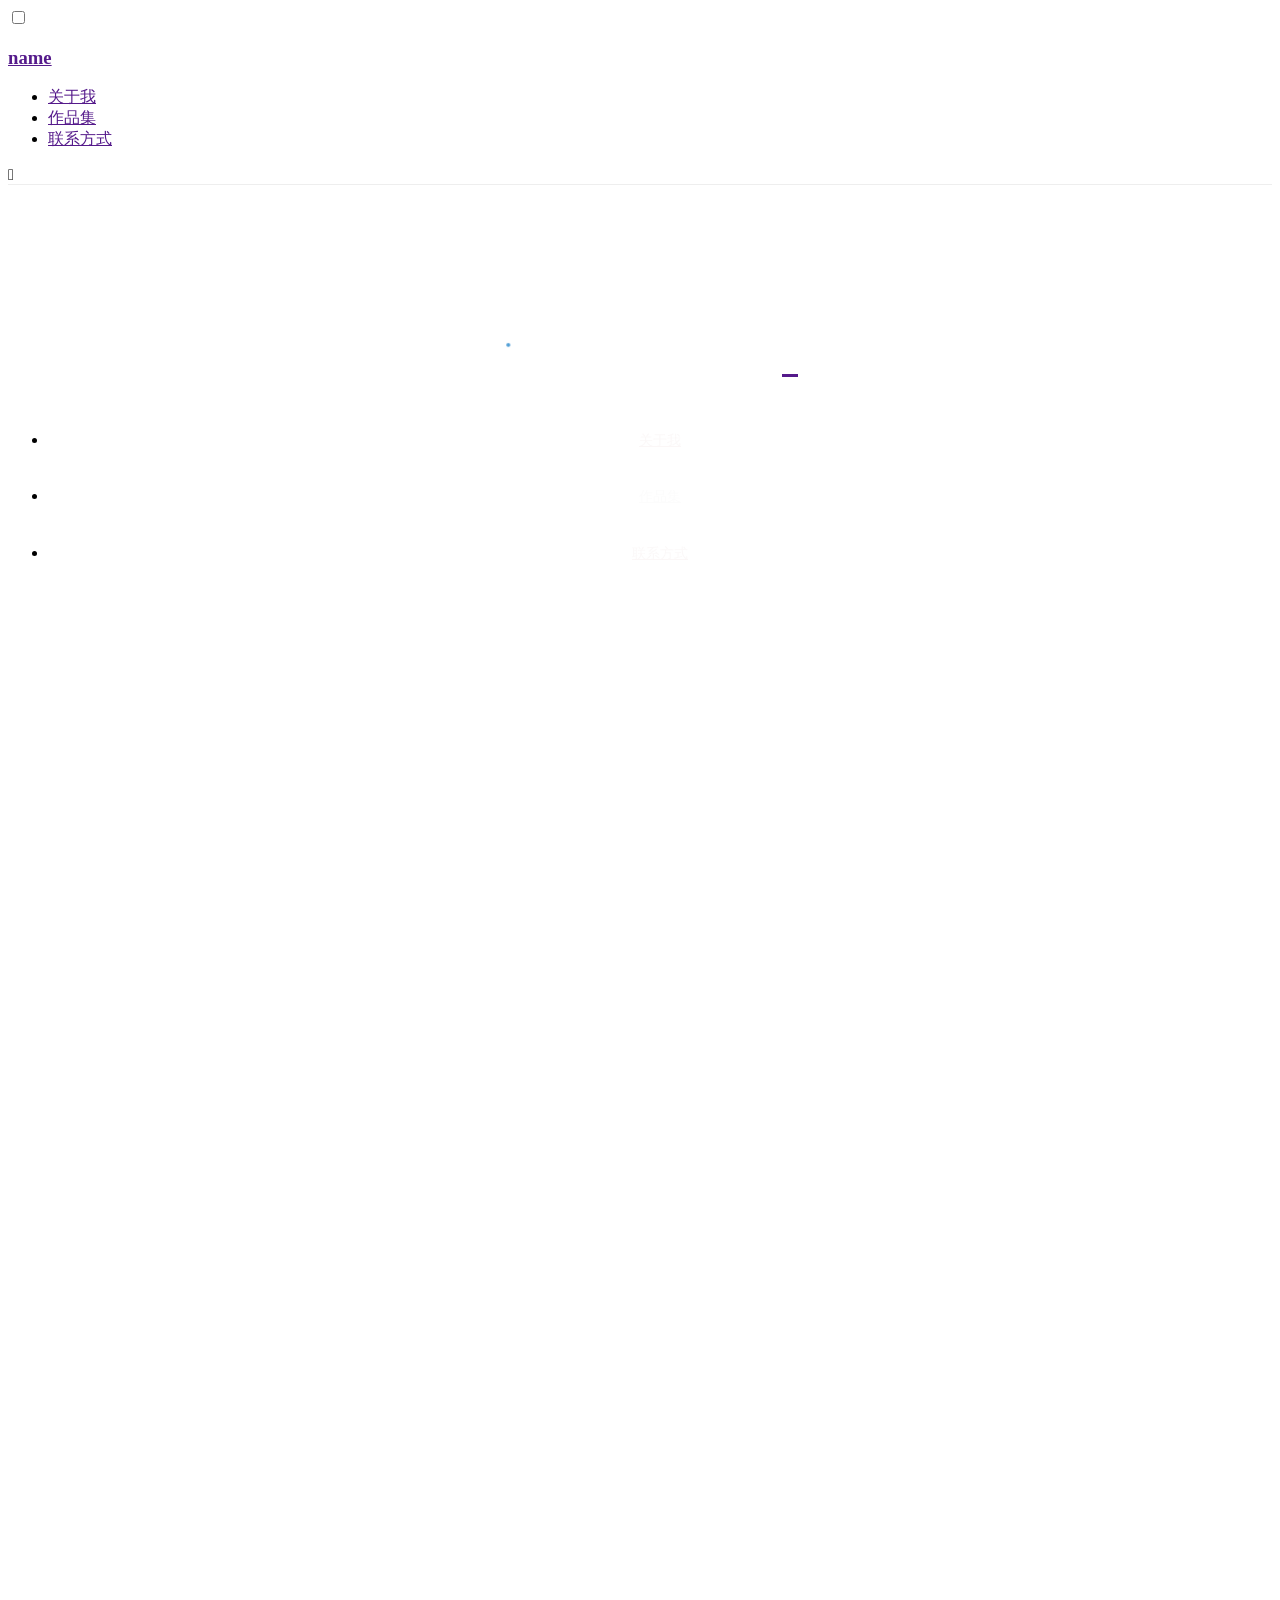
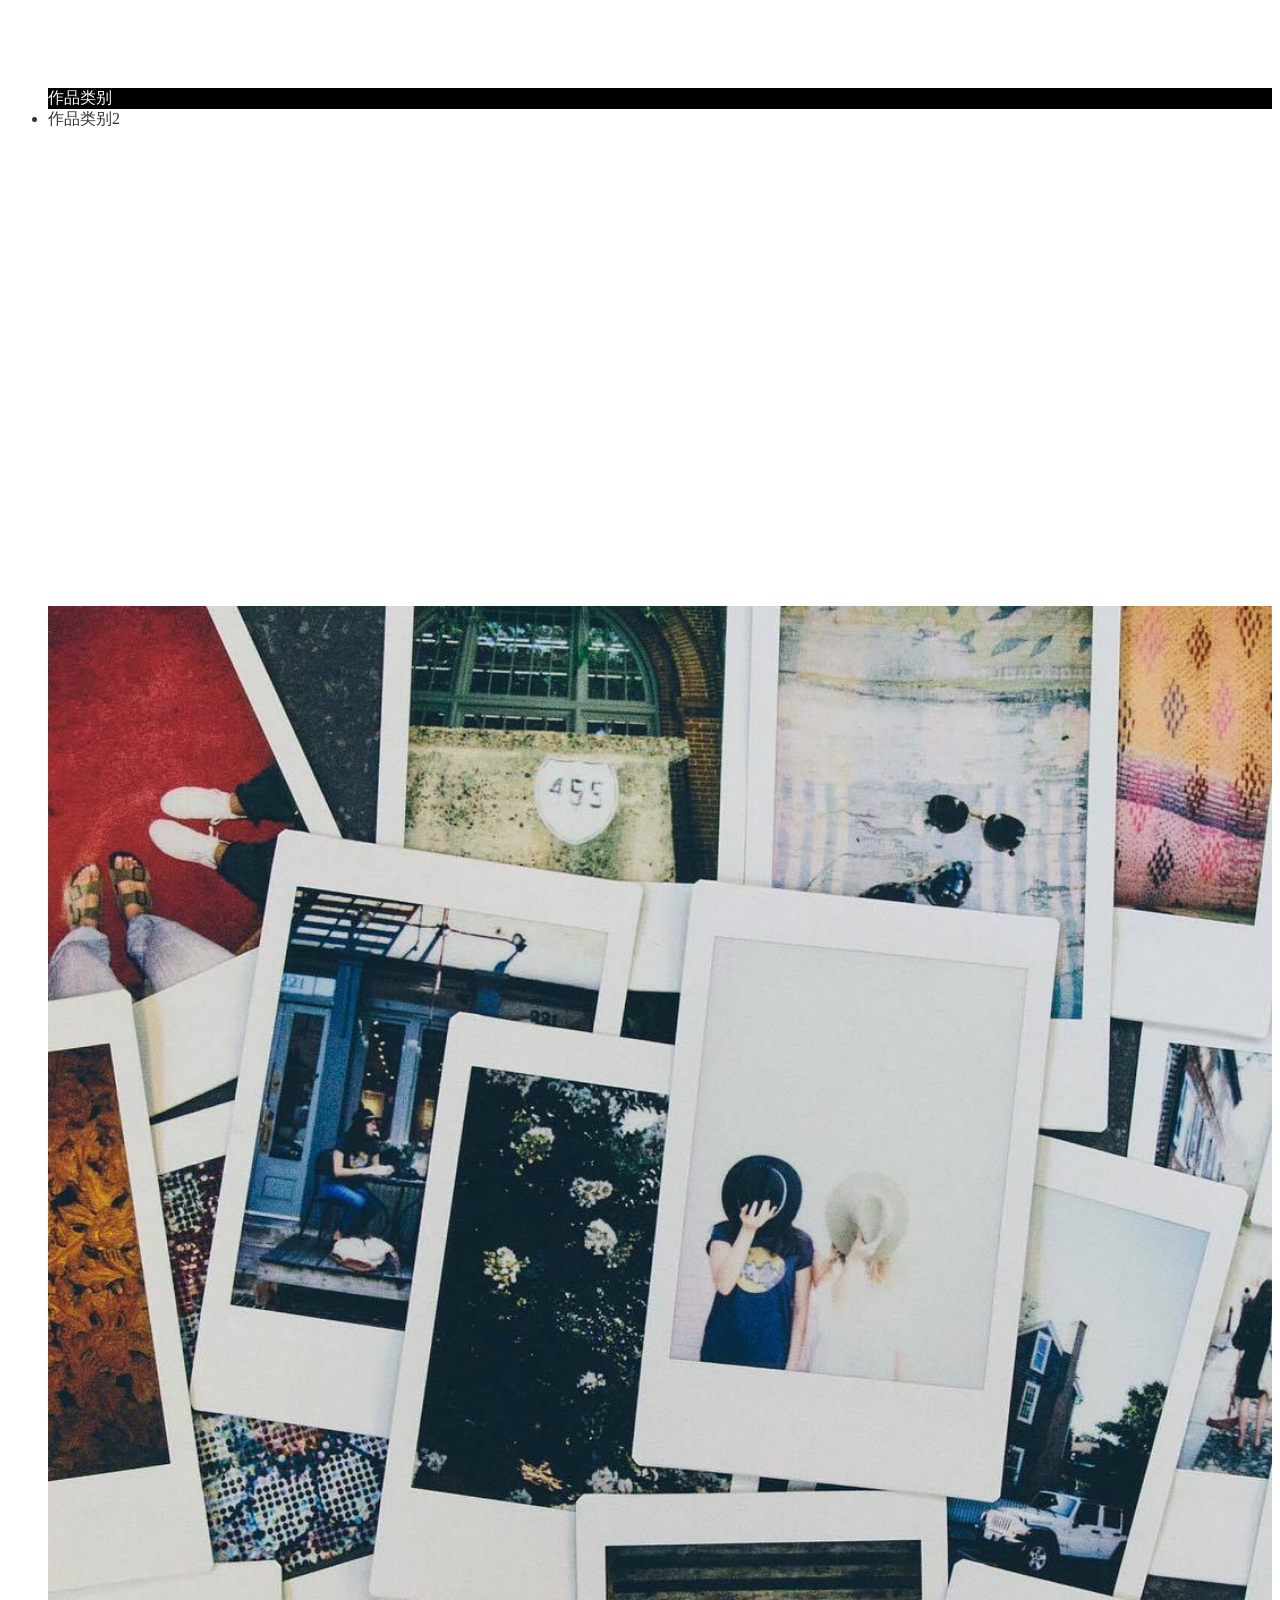
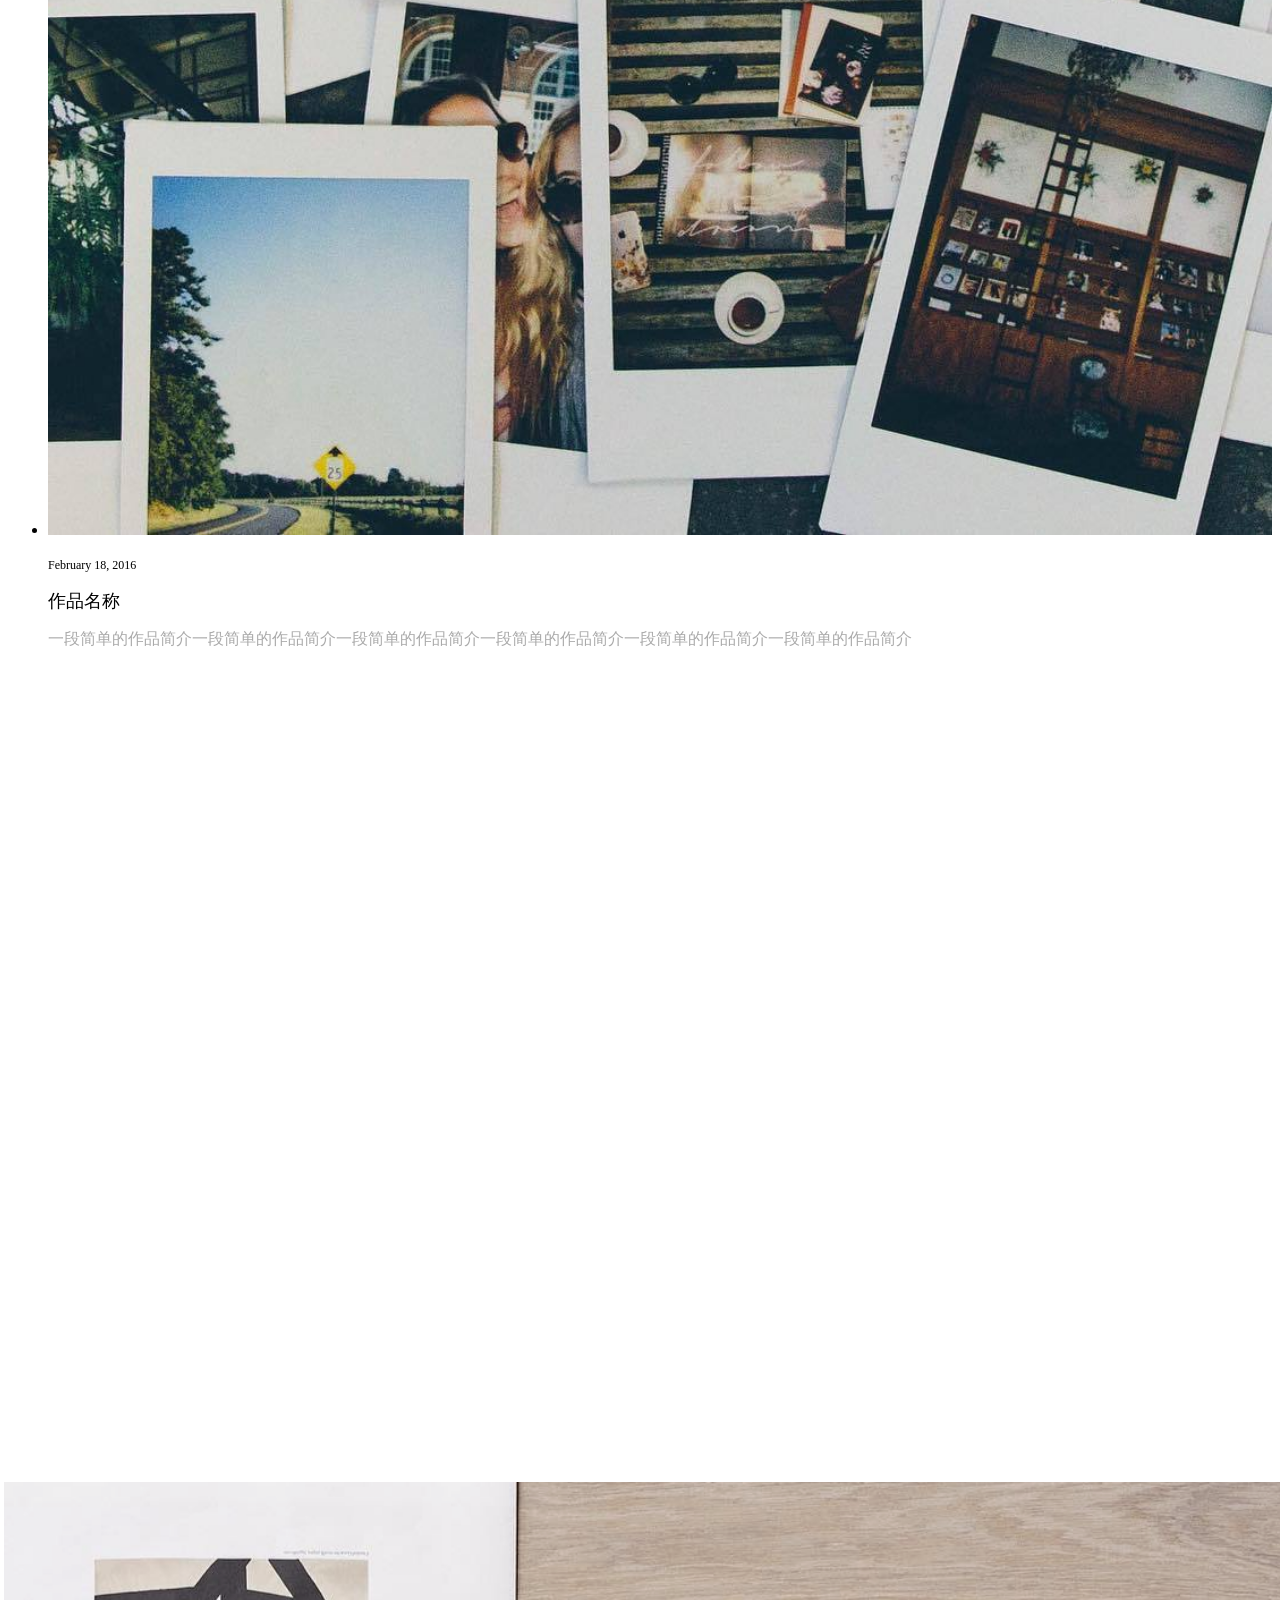
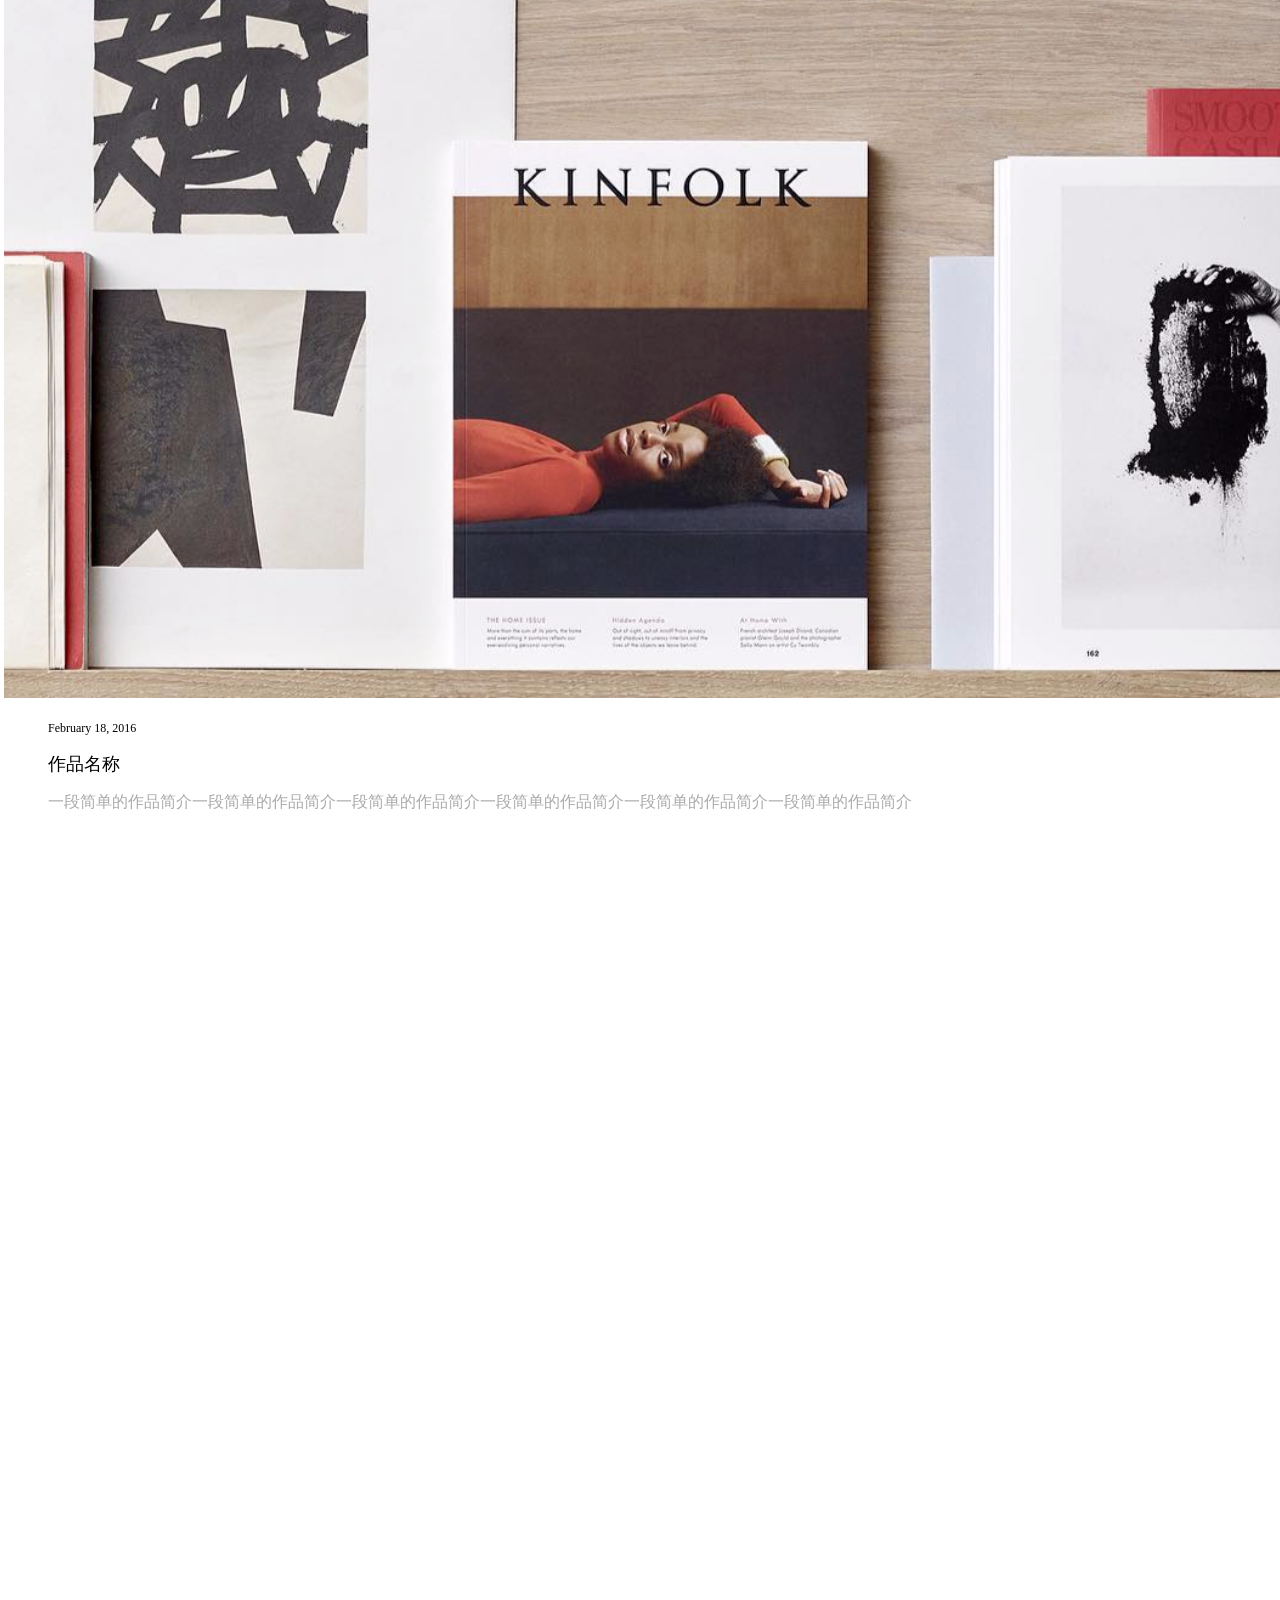
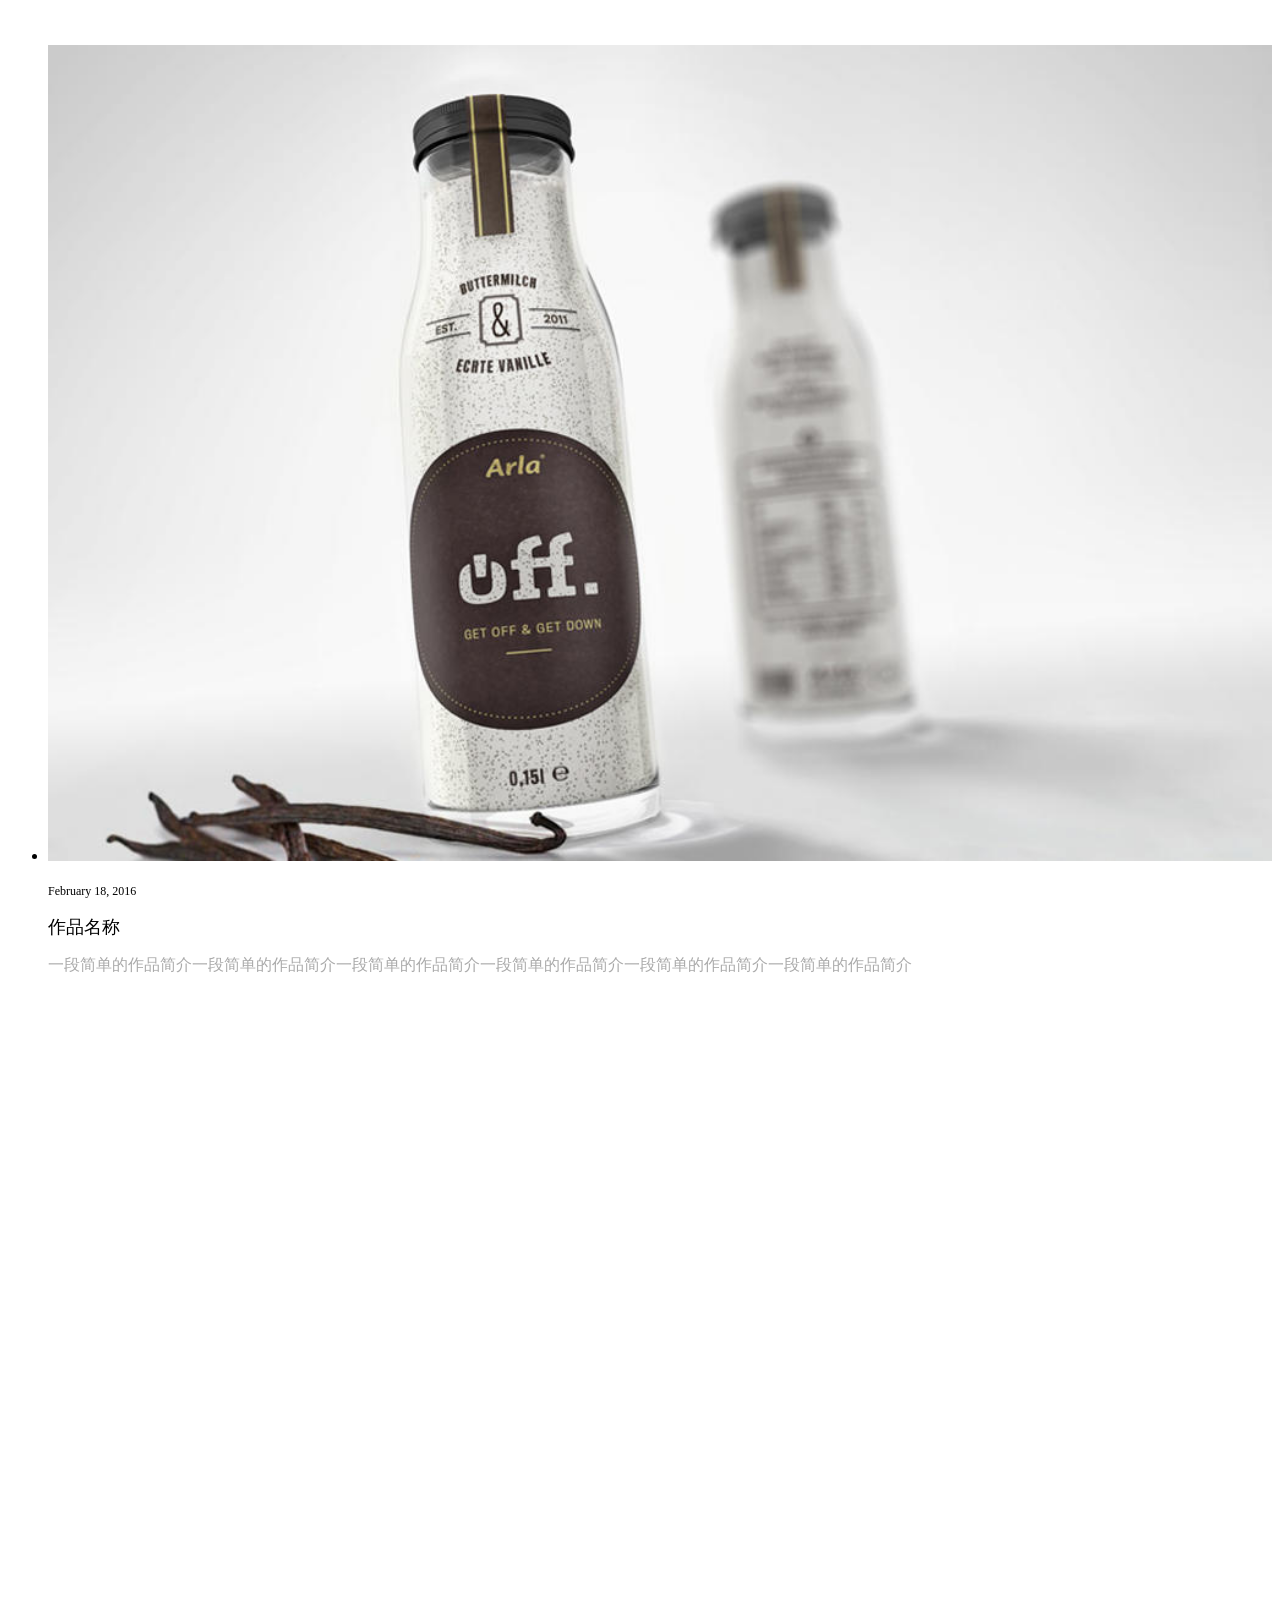
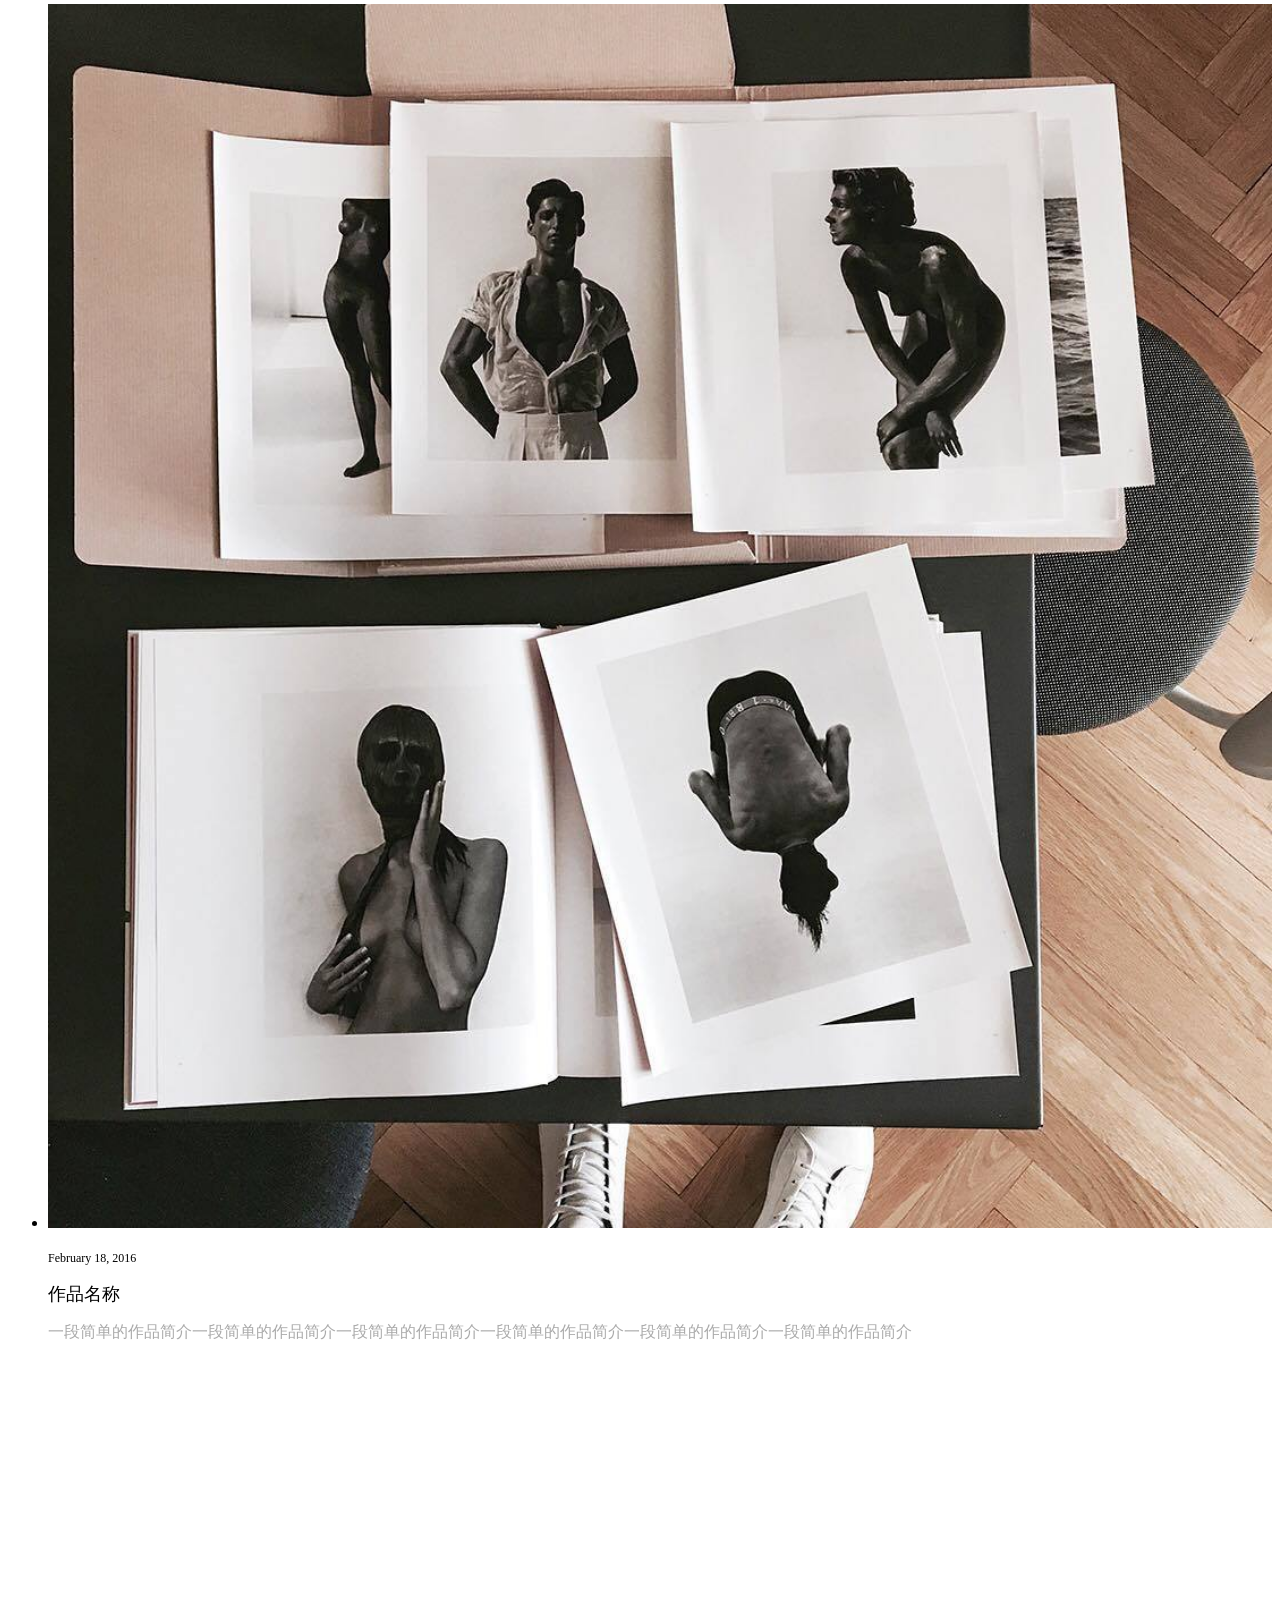
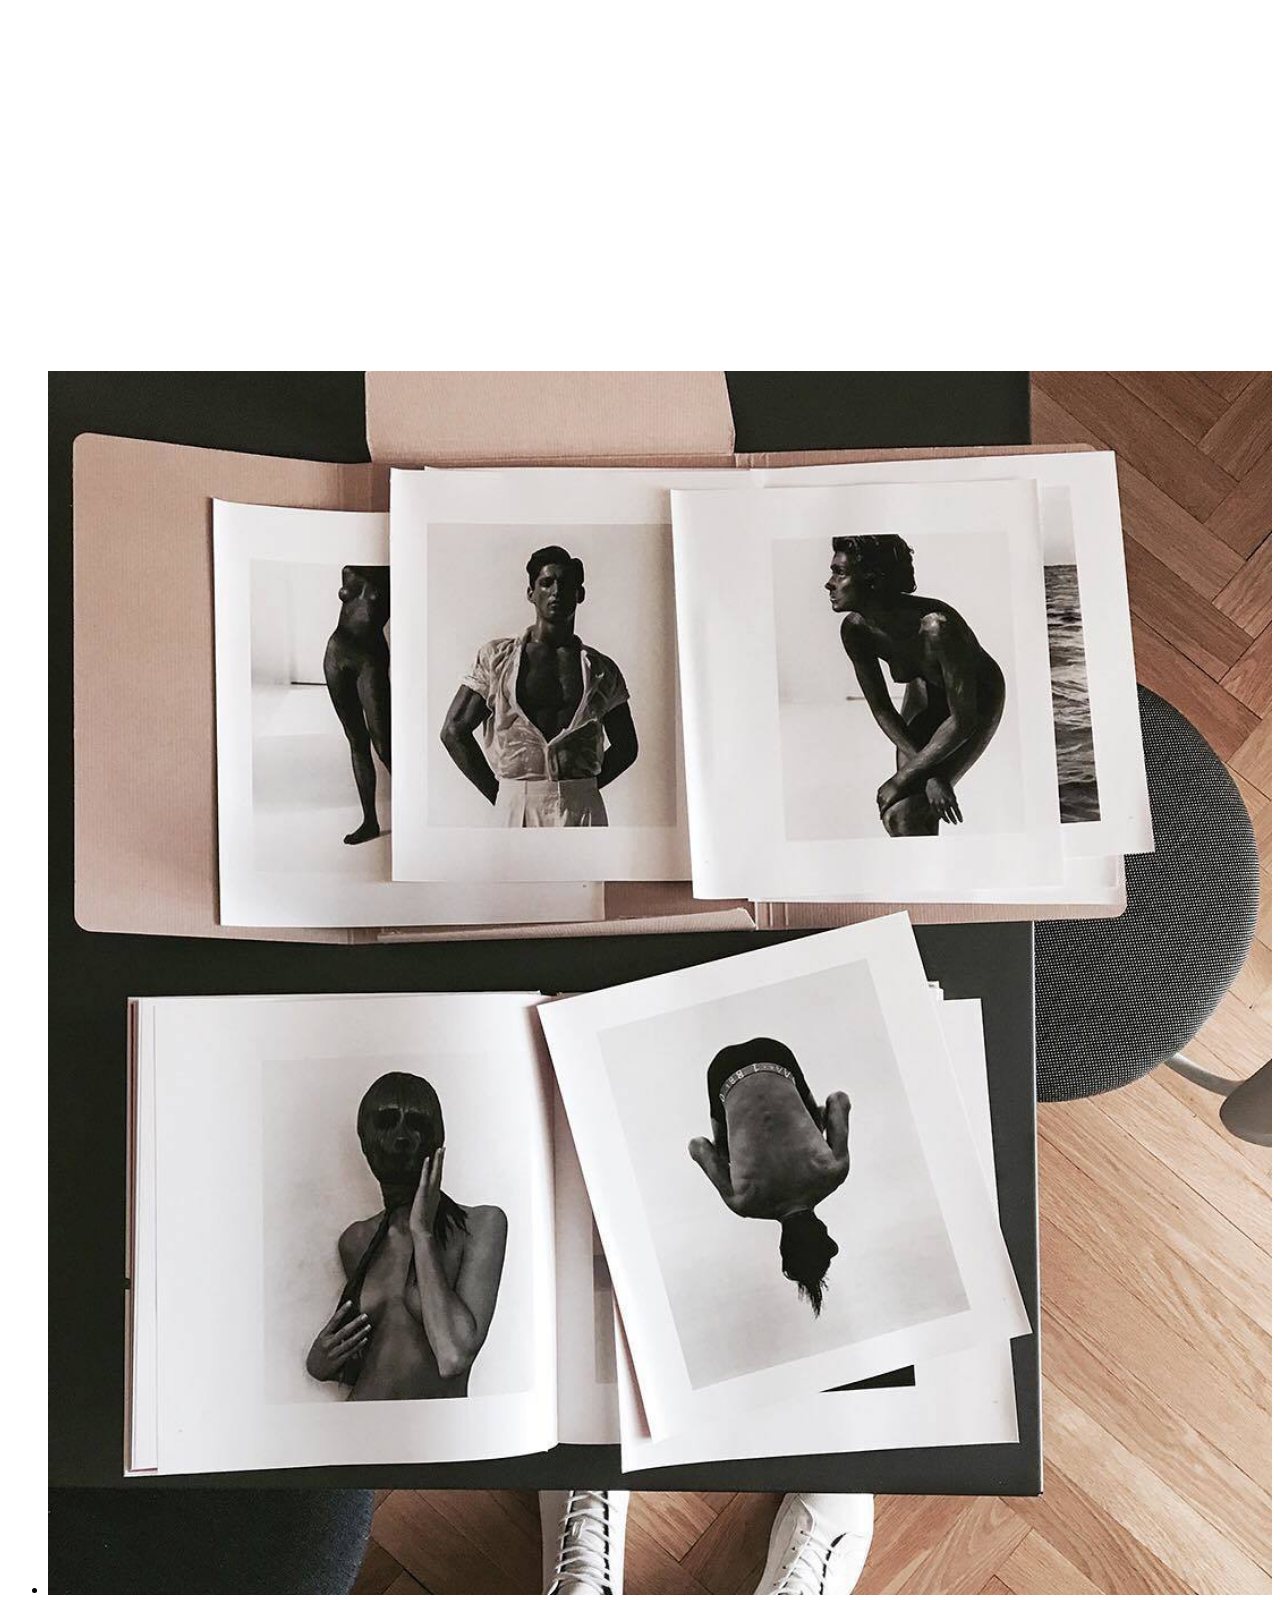
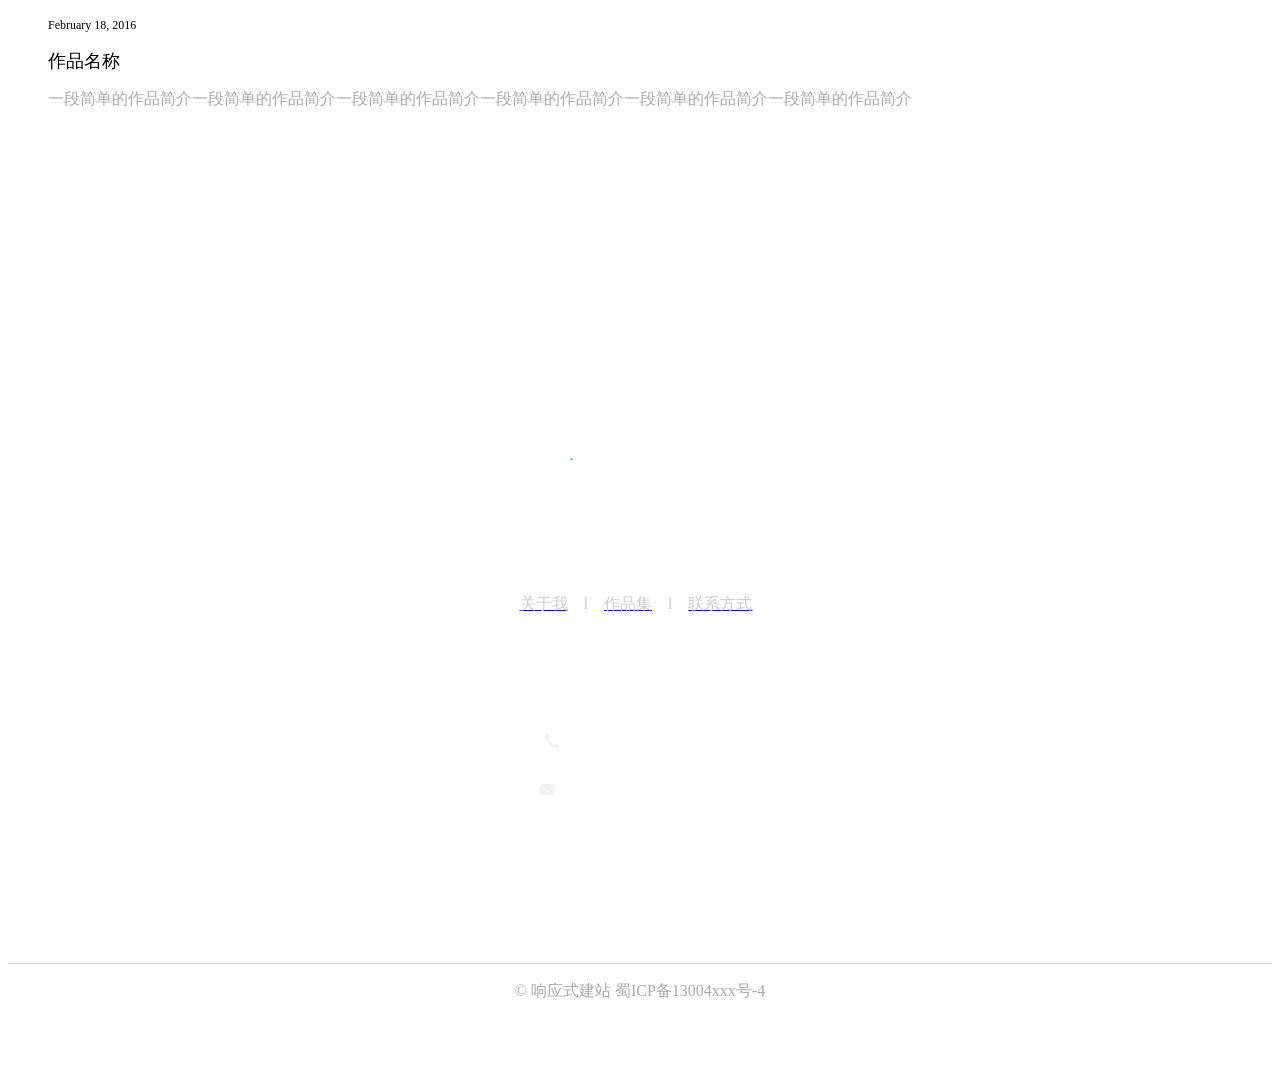
==== commit adb34cda: "添加页面" ====
--- a/src/main/webapp/index2.html
+++ b/src/main/webapp/index2.html
@@ -1,278 +1,681 @@
 <!DOCTYPE html>
-<!-- saved from url=(0029)http://uc.zhuzi.me/#/template -->
-<html lang="zh_cn" class="member ng-scope oHidden" ng-class="$root.htmlClass" ng-app="zhuzi-ucenter" ng-controller="appController">
+<!-- saved from url=(0037)http://gerenwangz.s2.cn.vc/33811.html -->
+<html lang="zh-CN" class="do-cke js no-mobile desktop no-ie chrome chrome55 root-section w-1880 gt-240 gt-320 gt-480 gt-640 gt-768 gt-800 gt-1024 gt-1280 gt-1440 gt-1680 lt-1920 no-portrait landscape gradient rgba opacity textshadow multiplebgs boxshadow borderimage borderradius cssreflections csstransforms csstransitions no-touch no-retina fontface domloaded" id="33811-page">
     <head>
         <meta http-equiv="Content-Type" content="text/html; charset=UTF-8" />
-        <style type="text/css">@charset "UTF-8";[ng\:cloak],[ng-cloak],[data-ng-cloak],[x-ng-cloak],.ng-cloak,.x-ng-cloak,.ng-hide:not(.ng-hide-animate){display:none !important;}ng\:form{display:block;}.ng-animate-shim{visibility:hidden;}.ng-anchor{position:absolute;}</style>
-        <meta http-equiv="X-UA-Compatible" content="IE=edge,chrome=1" />
-        <meta name="renderer" content="webkit|ie-comp|ie-stand" />
-        <title ng-bind="title?title + & amp; #39; - 网站管理中心 & amp; #39; : & amp; #39; & amp; #39;" class="ng-binding">模板列表-网站管理中心</title>
-        <meta name="keywords" content="H5页面制作工具、响应式网站、傻瓜式自助建站系统、企业建站、个人官网建设、免费企业建站、网站建设、自助建站、免费网站" />
-        <meta name="description" content="全新的H5响应式建站系统，可视化操作让您不懂代码也能快速创建漂亮的专业级官网，无论是企业建站还是移动建站我们都提供免费的独立域名、免费托管等网站建设一站式综合服务。" />
-        <meta name="viewport" content="width=device-width, initial-scale=1.0" />
-        <style>.spinner{width:140px;height:70px;text-align:center;font-size:13px;position:absolute;top:50%;left:50%;margin: -35px 0 0 -70px}.sk-cube-grid{width:40px;height:40px;margin:0 auto 10px}.sk-cube-grid .sk-cube{width:33%;height:33%;background-color:#eee;float:left;-webkit-animation:sk-cubeGridScaleDelay 1.3s infinite ease-in-out;animation:sk-cubeGridScaleDelay 1.3s infinite ease-in-out}.sk-cube-grid .sk-cube1{-webkit-animation-delay:.2s;animation-delay:.2s}.sk-cube-grid .sk-cube2{-webkit-animation-delay:.3s;animation-delay:.3s}.sk-cube-grid .sk-cube3{-webkit-animation-delay:.4s;animation-delay:.4s}.sk-cube-grid .sk-cube4{-webkit-animation-delay:.1s;animation-delay:.1s}.sk-cube-grid .sk-cube5{-webkit-animation-delay:.2s;animation-delay:.2s}.sk-cube-grid .sk-cube6{-webkit-animation-delay:.3s;animation-delay:.3s}.sk-cube-grid .sk-cube7{-webkit-animation-delay:0s;animation-delay:0s}.sk-cube-grid .sk-cube8{-webkit-animation-delay:.1s;animation-delay:.1s}.sk-cube-grid .sk-cube9{-webkit-animation-delay:.2s;animation-delay:.2s}@-webkit-keyframes sk-cubeGridScaleDelay{0%,100%,70%{-webkit-transform:scale3D(1,1,1);transform:scale3D(1,1,1)}35%{-webkit-transform:scale3D(0,0,1);transform:scale3D(0,0,1)}}@keyframes sk-cubeGridScaleDelay{0%,100%,70%{-webkit-transform:scale3D(1,1,1);transform:scale3D(1,1,1)}35%{-webkit-transform:scale3D(0,0,1);transform:scale3D(0,0,1)}}
+        <!--<base href="/">-->
+        <base href="." />
+        <link rel="dns-prefetch" href="http://st.styleweb.cn/" />
+        <link rel="dns-prefetch" href="http://image.styleweb.cn/" />
+        <meta name="renderer" content="webkit" />
+        <meta name="viewport" content="width=device-width,initial-scale=1, minimum-scale=1.0, maximum-scale=1, user-scalable=no, minimal-ui" />
+        <meta http-equiv="X-UA-Compatible" content="IE=Edge,chrome=1" />
+        <!--[if lt IE 9]><meta http-equiv="X-UA-Compatible" content="IE=9; IE=8; IE=7; IE=EDGE"><![endif]-->
+        <title>作品集 - name</title>
+        <meta name="robots" content="all" />
+        <style>.wow {visibility: hidden;}</style>
+        <!--[if lt IE 9]><style>.wow {visibility: visible;}</style><![endif]-->
+        <link href="index2_files/saved_resource(9)" rel="stylesheet" type="text/css" />
+        <link href="index2_files/saved_resource(10)" rel="stylesheet" type="text/css" />
+        <link href="index2_files/style.css" rel="stylesheet" type="text/css" />
+        <style>
+
+            .do-header.open .do-area-bg-conter .bgcolor { }
+
+
+
+
+
+
+
+
+
+
+
+
+            .do-header .do-area-bg{border-bottom: 1px solid rgb(238, 238, 238);}
+
+            .z-nav{position: relative;bottom: -1px;}
+            .z-nav-conter > li{padding: 0 20px!important;}
+            .z-nav-conter > li > a{border-bottom:3px solid transparent;padding-left: 0;padding-right: 0;}
+            .z-nav-conter > li.active > a,
+            .z-nav-conter > li > a:hover{border-bottom:3px solid #fff;}
+
 
         </style>
-        <script src="./index2_files/8a589e8e.js.下载" charset="utf-8"></script>
-        <script>
-            // IE浏览器进行跳转
-            (function(){
-            function getBrowser(getVersion) {
-            var ua_str = navigator.userAgent.toLowerCase(), ie_Tridents, trident, match_str, ie_aer_rv, browser_chi_Type;
-            if ("ActiveXObject" in self){
-            ie_aer_rv = (match_str = ua_str.match(/msie ([\d.]+)/)) ?match_str[1] :
-                    (match_str = ua_str.match(/rv:([\d.]+)/)) ?match_str[1] : 0;
-            // ie: Indicate the really version of current IE browser.
-            ie_Tridents = {"trident/7.0": 11, "trident/6.0": 10, "trident/5.0": 9, "trident/4.0": 8};
-            trident = (match_str = ua_str.match(/(trident\/[\d.]+|edge\/[\d.]+)/)) ?match_str[1] : undefined;
-            browser_chi_Type = (ie_Tridents[trident] || ie_aer_rv) > 0 ? "ie" : undefined;
-            } else{
-            browser_chi_Type = (match_str = ua_str.match(/edge\/([\d.]+)/)) ? "ie" :
-                    //判断firefox 浏览器
-                            (match_str = ua_str.match(/firefox\/([\d.]+)/)) ? "firefox" :
-                            //判断chrome 浏览器
-                                    (match_str = ua_str.match(/chrome\/([\d.]+)/)) ? "chrome" :
-                                    //判断opera 浏览器
-                                            (match_str = ua_str.match(/opera.([\d.]+)/)) ? "opera" :
-                                            //判断safari 浏览器
-                                                    (match_str = ua_str.match(/version\/([\d.]+).*safari/)) ? "safari" : undefined;
-                                            }
-                                            var verNum, verStr;
-                                            verNum = trident && ie_Tridents[trident] ? ie_Tridents[trident] : match_str[1];
-                                            verStr = (getVersion != undefined) ? browser_chi_Type + "/" + verNum : browser_chi_Type;
-                                            return verStr;
-                                            }
-                                            if (getBrowser() == 'ie'){
-                                            location.href = "/ie";
-                                            }
-                                            })()
-
-        </script> 
-        <link rel="stylesheet" href="./index2_files/saved_resource" /> 
-        <link rel="stylesheet" href="./index2_files/saved_resource(1)" /> 
-        <link rel="stylesheet" href="./index2_files/saved_resource(2)" /> 
-        <script type="text/javascript" src="./index2_files/gt.js.下载"></script> 
-        <script type="text/javascript" src="./index2_files/saved_resource(3)"></script> 
-        <script type="text/javascript" src="./index2_files/saved_resource(4)"></script> 
-        <style type="text/css">.biu-instance{top:0;left:0;right:0;position:fixed;background-color:#fff;padding:10px 0;border-bottom:1px solid #e2e2e2;z-index:1;animation-name:biu-down;animation-duration:.3s;font-size:1rem;transform:translateY(-100%);transition:transform .3s ease}.biu-instance.biu-pop{width:400px;max-width:80%;left:50%;right:none;transform:translateX(-50%) translateY(-110%);box-shadow:0 1px 2px rgba(0,0,0,.5);border-bottom:none;border-radius:0 0 2px 2px}.biu-main{padding:0 40px 0 20px;word-wrap:break-word}.biu-close{float:right;cursor:pointer;width:20px;margin-right:10px;border-radius:2px;text-align:center}.biu-shown{transform:translateY(0)}.biu-shown.biu-pop{transform:translateX(-50%) translateY(0)}.biu-info,.biu-success,biu-warning{color:#fff}.biu-default{color:#333;background-color:#fff;border-color:#e2e2e2}.biu-default .biu-close:hover{background-color:#e2e2e2}.biu-success{color:#3c763d;background-color:#dff0d8;border-color:#d6e9c6}.biu-success .biu-close:hover{background-color:#d6e9c6}.biu-info{color:#31708f;background-color:#d9edf7;border-color:#bce8f1}.biu-info .biu-close:hover{background-color:#bce8f1}.biu-warning{color:#8a6d3b;background-color:#fcf8e3;border-color:#faebcc}.biu-warning .biu-close:hover{background-color:#faebcc}.biu-danger{color:#a94442;background-color:#f2dede;border-color:#ebccd1}.biu-danger .biu-close:hover{background-color:#ebccd1}</style>
-        <style type="text/css">.do-file-upload img{max-width:100%;max-height:100%}.do-file-upload-head .modal-title{min-width:150px}.do-file-upload-head .modal-header-tab{text-align:left;display:inline-flex}.modal-header-tab .modal-title,.modal-tab-nav,.modal-tab-nav li{display:inline-block}.modal-tab-nav{display:inline-flex}.modal-tab-nav li{text-align:center;position:relative;color:#666;cursor:pointer;padding:0 0 5px;margin:0 16px}.modal-tab-nav li.cur{color:#333}.modal-tab-nav li.cur:before{content:"";height:2px;position:absolute;left:0;bottom:-1px;right:0;background-color:#00c75c}.do-upload-bar{padding:20px}.do-upload-bar .do-center{border:2px dashed #eee}.do-upload-btn{margin-bottom:12px}.do-upload-bar.min{height:auto;padding:10px}.do-upload-bar.min .btn-lgs{font-size:14px;padding:6px 12px;min-width:120px}.do-element-dog{position:fixed;left:0;top:0;right:0;bottom:0;z-index:99999;background-color:rgba(0,0,0,.6)}.do-element-dialog{height:100%;text-align:left;overflow:hidden}.do-element-dialog .panel-left{width:170px;height:395px;max-height:400px;float:left;border-right:1px solid #e8e8e8;position:relative}.do-element-dialog .panel-left-body{overflow-y:auto;height:100%}.do-element-dialog .panel-left-body.mytype{height:calc(100% - 40px)}.do-element-type{height:100%;padding:26px 20px}.do-element-type h5{margin-bottom:0;font-size:14px;font-weight:400;margin:0;line-height:1.8em}.do-element-type-subs .do-left-nosubs>a,.do-element-type li>a{display:block;color:#39f;line-height:36px;padding:0 20px;white-space:nowrap;overflow:hidden;text-overflow:ellipsis}.do-element-type-subs .do-left-nosubs>a{color:#000;padding:0;padding-left:20px;cursor:pointer}.do-element-type-subs .do-left-nosubs>a:hover,.do-element-type li.cur a,.do-element-type li>a:hover{background-color:#e0e0e0}.do-element-type-subs h5{padding-left:20px}.do-element-type-subs .do-left-nosubs{padding-left:0}.do-element-type-subs .do-left-nosubs a{color:#39f}.do-element-dialog .panel-right{height:100%;margin-left:170px!important;overflow-y:hidden;padding:0 15px;position:relative}.list-type-circle{margin:0 -20px}.do-list-pic,.do-upload-list{margin-bottom:10px}.do-list-pic ul,.do-upload-list ul{margin:0;padding:0}.do-list-pic li,.do-upload-list li{width:25%;float:left;padding:10px;position:relative}.do-list-pic .block-img,.do-upload-list .block-img{background-color:#fff;padding-top:100%;position:relative;overflow:hidden}.do-list-pic .block-img .img,.do-upload-list .block-img .img,.hover-text{position:absolute;top:0;left:0;width:100%;height:100%;z-index:1}.do-list-pic .hover-text,.do-upload-list .hover-text{z-index:2;background-color:rgba(0,0,0,.6);transform:translateY(100%);opacity:0}.do-list-pic .hover-text .nbtn,.do-upload-list .hover-text .nbtn{background-color:#fff;color:#333;padding:4px 10px}.do-list-pic li:hover .hover-text,.do-upload-list li:hover .hover-text{transform:translateY(0);opacity:1}.animate{-webkit-transition:all .4s;transition:all .4s}.hover-text [class*=icon-]{padding:4px;background-color:hsla(0,0%,100%,.6);border-radius:2px;font-size:18px}.hover-text [class*=icon-]:hover{color:#000;background-color:hsla(0,0%,100%,.8)}.block-img.active>.icon-check{text-align:center;background-color:#5cb85c;font-size:18px;line-height:26px;color:#fff;border-radius:100%;width:26px;height:26px;position:absolute;top:4px;right:4px;z-index:10}.do-upload-list .progress{position:absolute;bottom:22px;z-index:10;margin:0 0 25px 25px}.upimage{display:none;cursor:pointer;opacity:.8;background-color:rgba(0,0,0,.8);color:#fff;text-align:center;width:100px;height:30px;line-height:30px;border-radius:4px;overflow:hidden;position:absolute;left:50%;top:50%;margin:-15px 0 0 -50px}.upimage i{font-size:18px}.upimage:hover{opacity:1}.do-upload-list .img:hover .upimage{display:block}.do-upload-list-thumbs{padding:5px;margin-top:10px;background-color:#fff;border:1px solid #eee;border-radius:4px}.do-upload-list-thumbs li{display:inline-block;float:none;width:60px;height:60px;cursor:pointer}.do-upload-list-thumbs li,.do-upload-list .block-img .img{background-repeat:no-repeat;background-position:50% 50%;background-size:cover}.do-upload-list-thumbs li .icon-close{display:none;position:absolute;top:0;right:0;background-color:#ff4545;padding:2px;color:#fff;cursor:pointer;opacity:1}.do-upload-list-thumbs li .icon-close:hover{opacity:.8}.do-upload-list-thumbs li:hover .icon-close{display:block}.do-list-pic.col2 li{width:50%}.do-center{width:100%;display:-webkit-box;-webkit-box-orient:vertical;-webkit-box-pack:center;-webkit-box-align:center;text-align:center}.do-center,.do-upload-bar.cur{height:100%}.do-form-control{border-radius:4px;height:39px;display:block;width:100%;padding:6px 12px;font-size:14px;line-height:1.42857143;color:#555;background-color:#fff;background-image:none;border:1px solid #e0e0e0}.panel-left .do-element-type{padding-top:0}.do-batch-group .do-btns-group>button:hover{color:#fff}.do-batch-group .do-btns-group{float:right;line-height:32px}.do-batch-group .do-btns-group button{border:0 solid transparent}.do-batch-group .do-select{width:22%}.do-upImg-myImg .btn{vertical-align:middle}.do-upImg-myImg .do-upImg-prompt{font-size:14px;color:#afa9a9}.panel-right hr{height:1px;border:none;border-top:1px dashed #efebeb}.panel-right .text-center .shadow{box-shadow:0 .2px 7px rgba(0,0,0,.36)}.panel-right .text-center .do-upload-images .hover-text{height:30%;top:70%}.panel-left-ft{position:absolute;left:0;bottom:0;right:0;height:40px;background-color:#eee;line-height:40px;text-align:center;cursor:pointer}.do-file-upload .do-title{position:absolute;left:0;white-space:nowrap;overflow:hidden;text-overflow:ellipsis;font-size:13px;font-weight:400}.do-file-upload .do-upload-queue-title{color:#2b5672;top:0;padding:9px;width:190px}.do-file-upload .do-upload-title{color:#fff;top:-31px;padding:4px 0 4px 4px;width:155px;z-index:2;background-color:rgba(0,0,0,.5)}.do-upload-list li:hover .do-upload-title{top:0}.do-file-upload .panel-right .hover-text [class*=icon-]{font-size:15px;cursor:pointer}.do-file-upload .panel-right .text-center .do-upload-images .hover-text{height:26%;top:74%}.do-myFile-left{height:auto}.do-file-upload .imgWidth{width:48px}.do-file-upload .f13{font-size:14px}.do-file-upload .list-category li>a>i{font-size:18px;margin-right:5px;display:inline-block}.do-file-upload audio{position:absolute;bottom:0}.do-file-upload .do-onPlay-prompt{position:absolute;top:0;padding:5px;background-color:#f96f3a;color:#fff;border-radius:0 15px 15px 0}.do-file-upload .do-onPlay-prompt>p{font-size:14px}.do-file-upload .pagination{margin:0;padding:0}.do-onPlay-prompt p{margin:0}.do-notext{text-align:center;padding:20px;color:#888;border:1px solid #eee}.sweet-alert.blank-space{width:760px;height:auto;padding:0!important;min-height:460px;margin-left:-380px;overflow:visible}.sweet-alert.blank-space .sa-button-container,.sweet-alert.blank-space>h2{display:none}.sweet-alert.blank-space iframe{display:block}.sweet-alert.blank-space .icon-close{cursor:pointer;position:absolute;left:100%;top:0;width:40px;height:40px;line-height:40px;text-align:center;color:#fff;font-size:30px;background-color:#f44}.sweet-alert.blank-space .icon-close:hover{opacity:.8}.sweet-alert.blank-space .do-video{padding-top:60%;position:relative}.sweet-alert.blank-space .do-video video{position:absolute;left:0;top:0;width:100%;height:100%}.sweet-alert fieldset{padding:0;margin:0;min-width:0}.panel-right .text-center .bgImageUrl{background-image:url(http://localhost:2333/js/img/98655fc9.imgbg.jpg)}.do-imgResize-setting{width:100%;margin-top:14px}.do-imgResize-ratio,.do-imgResize-ratio li,.do-imgResize-setting>p{display:inline-block}.do-imgResize-ratio{margin-right:30px}.do-imgResize-ratio li{margin-right:10px}.do-imgResize-ratio li button{color:#fff;background-color:#d8dad8;font-size:14px;padding:9px 15px}.do-imgResize-ratio li button:hover{color:#fff;background-color:#b5b5b5}.do-imgResize-ratio li button.curItem{color:#fff;background-color:#69ca72!important}.do-cut{font-size:15px;padding:9px 38px}</style>
-        <style type="text/css">.do-color-group{border-radius:100%;height:22px;width:22px;border:1px solid #ccc;cursor:pointer}.do-color-list{display:none;position:absolute;top:32px;z-index:9;background-color:#f5f5f5;width:250px;padding:6px;border:1px solid #ccc}.do-color-list ul{overflow:hidden;padding:0;margin:0}.do-color-list li{float:left;width:12%;position:relative;padding:1px!important}.do-color-list li>div{padding-top:100%}</style>
-        <style type="text/css">/*!
-           * Cropper v0.1.0
-           * https://github.com/fengyuanchen/cropperjs
-           *
-           * Copyright (c) 2015 Fengyuan Chen
-           * Released under the MIT license
-           *
-           * Date: 2015-09-25T09:19:58.017Z
-           */.cropper-container{position:relative;overflow:hidden;font-size:0;line-height:0;-ms-touch-action:none;touch-action:none;-webkit-user-select:none;-moz-user-select:none;-ms-user-select:none;user-select:none;direction:ltr!important;-webkit-tap-highlight-color:transparent;-webkit-touch-callout:none}.cropper-container img{display:block;width:100%;min-width:0!important;max-width:none!important;height:100%;min-height:0!important;max-height:none!important;image-orientation:0deg!important}.cropper-canvas,.cropper-crop-box,.cropper-drag-box,.cropper-modal{position:absolute;top:0;right:0;bottom:0;left:0}.cropper-drag-box{background-color:#fff;filter:alpha(opacity=0);opacity:0}.cropper-modal{background-color:#000;filter:alpha(opacity=50);opacity:.5}.cropper-view-box{display:block;width:100%;height:100%;overflow:hidden;outline:1px solid #39f;outline-color:rgba(51,153,255,.75)}.cropper-dashed{position:absolute;display:block;filter:alpha(opacity=50);border:0 dashed #eee;opacity:.5}.cropper-dashed.dashed-h{top:33.33333%;left:0;width:100%;height:33.33333%;border-top-width:1px;border-bottom-width:1px}.cropper-dashed.dashed-v{top:0;left:33.33333%;width:33.33333%;height:100%;border-right-width:1px;border-left-width:1px}.cropper-center{position:absolute;top:50%;left:50%;display:block;width:0;height:0;filter:alpha(opacity=75);opacity:.75}.cropper-center:after,.cropper-center:before{position:absolute;display:block;content:" ";background-color:#eee}.cropper-center:before{top:0;left:-3px;width:7px;height:1px}.cropper-center:after{top:-3px;left:0;width:1px;height:7px}.cropper-face,.cropper-line,.cropper-point{position:absolute;display:block;width:100%;height:100%;filter:alpha(opacity=10);opacity:.1}.cropper-face{top:0;left:0;background-color:#fff}.cropper-line{background-color:#39f}.cropper-line.line-e{top:0;right:-3px;width:5px;cursor:e-resize}.cropper-line.line-n{top:-3px;left:0;height:5px;cursor:n-resize}.cropper-line.line-w{top:0;left:-3px;width:5px;cursor:w-resize}.cropper-line.line-s{bottom:-3px;left:0;height:5px;cursor:s-resize}.cropper-point{width:5px;height:5px;background-color:#39f;filter:alpha(opacity=75);opacity:.75}.cropper-point.point-e{top:50%;right:-3px;margin-top:-3px;cursor:e-resize}.cropper-point.point-n{top:-3px;left:50%;margin-left:-3px;cursor:n-resize}.cropper-point.point-w{top:50%;left:-3px;margin-top:-3px;cursor:w-resize}.cropper-point.point-s{bottom:-3px;left:50%;margin-left:-3px;cursor:s-resize}.cropper-point.point-ne{top:-3px;right:-3px;cursor:ne-resize}.cropper-point.point-nw{top:-3px;left:-3px;cursor:nw-resize}.cropper-point.point-sw{bottom:-3px;left:-3px;cursor:sw-resize}.cropper-point.point-se{right:-3px;bottom:-3px;width:20px;height:20px;cursor:se-resize;filter:alpha(opacity=100);opacity:1}.cropper-point.point-se:before{position:absolute;right:-50%;bottom:-50%;display:block;width:200%;height:200%;content:" ";background-color:#39f;filter:alpha(opacity=0);opacity:0}@media (min-width:768px){.cropper-point.point-se{width:15px;height:15px}}@media (min-width:992px){.cropper-point.point-se{width:10px;height:10px}}@media (min-width:1200px){.cropper-point.point-se{width:5px;height:5px;filter:alpha(opacity=75);opacity:.75}}.cropper-bg{background-image:url("[data-uri]")}.cropper-invisible{filter:alpha(opacity=0);opacity:0}.cropper-hide{position:absolute;display:block;width:0;height:0}.cropper-hidden{display:none!important}.cropper-move{cursor:move}.cropper-crop{cursor:crosshair}.cropper-disabled .cropper-drag-box,.cropper-disabled .cropper-face,.cropper-disabled .cropper-line,.cropper-disabled .cropper-point{cursor:not-allowed}</style>
-        <script type="text/javascript" src="./index2_files/saved_resource(5)"></script>
-        <script type="text/javascript" src="./index2_files/saved_resource(6)"></script>
-        <script type="text/javascript" src="./index2_files/saved_resource(7)"></script>
-        <script type="text/javascript" src="./index2_files/saved_resource(8)"></script>
-        <style type="text/css">.daodream-reset a,.daodream-reset abbr,.daodream-reset acronym,.daodream-reset address,.daodream-reset applet,.daodream-reset article,.daodream-reset aside,.daodream-reset audio,.daodream-reset b,.daodream-reset big,.daodream-reset blockquote,.daodream-reset button,.daodream-reset canvas,.daodream-reset caption,.daodream-reset center,.daodream-reset cite,.daodream-reset code,.daodream-reset dd,.daodream-reset del,.daodream-reset details,.daodream-reset dfn,.daodream-reset div,.daodream-reset div.form,.daodream-reset dl,.daodream-reset dt,.daodream-reset em,.daodream-reset fieldset,.daodream-reset figcaption,.daodream-reset figure,.daodream-reset footer,.daodream-reset form,.daodream-reset h1,.daodream-reset h2,.daodream-reset h3,.daodream-reset h4,.daodream-reset h5,.daodream-reset h6,.daodream-reset header,.daodream-reset hgroup,.daodream-reset i,.daodream-reset iframe,.daodream-reset img,.daodream-reset input,.daodream-reset input[type],.daodream-reset ins,.daodream-reset kbd,.daodream-reset label,.daodream-reset legend,.daodream-reset li,.daodream-reset mark,.daodream-reset menu,.daodream-reset nav,.daodream-reset object,.daodream-reset ol,.daodream-reset p,.daodream-reset pre,.daodream-reset q,.daodream-reset s,.daodream-reset samp,.daodream-reset section,.daodream-reset small,.daodream-reset span,.daodream-reset strike,.daodream-reset strong,.daodream-reset sub,.daodream-reset summary,.daodream-reset sup,.daodream-reset table,.daodream-reset tbody,.daodream-reset td,.daodream-reset textarea,.daodream-reset tfoot,.daodream-reset th,.daodream-reset thead,.daodream-reset time,.daodream-reset tr,.daodream-reset tt,.daodream-reset u,.daodream-reset ul,.daodream-reset var,.daodream-reset video{position:static;top:auto;right:auto;bottom:auto;left:auto;z-index:auto;display:inline;float:none;width:auto;min-width:0;max-width:none;height:auto;min-height:0;max-height:none;box-sizing:content-box;padding:0;margin:0;overflow:visible;clip:auto;clear:none;font:normal normal 100% Helvetica Neue,Helvetica,Arial,sans-serif;font-family:Helvetica Neue,Helvetica,Arial,sans-serif;font-size:100%;font-style:normal;font-weight:400;font-variant:normal;font-size-adjust:none;font-stretch:normal;hyphens:manual;line-height:inherit;color:inherit;text-align:left;text-align:start;text-align-last:auto;text-emphasis:none;text-decoration:none;text-indent:0;text-justify:auto;text-outline:none;text-shadow:none;text-transform:none;text-wrap:normal;letter-spacing:normal;word-break:normal;word-spacing:normal;word-wrap:normal;white-space:normal;vertical-align:baseline;list-style:disc outside none;cursor:auto;table-layout:auto;empty-cells:show;caption-side:top;content:normal;quotes:none;counter-reset:none;counter-increment:none;resize:none;nav-index:auto;nav-up:auto;nav-right:auto;nav-down:auto;nav-left:auto;background:none 0 0 auto repeat scroll padding-box transparent;background-color:transparent;background-image:none;border:0 none transparent;border-radius:0;outline:medium none invert;outline-offset:0;box-shadow:none;opacity:1;transition:all 0 ease 0;transform:none;transform-origin:50% 50% 0;animation:none 0 ease 0 1 normal;animation-play-state:running;box-decoration-break:slice;-webkit-text-emphasis:none;text-height:auto;alignment-adjust:auto;alignment-baseline:baseline;appearance:normal;azimuth:center;backface-visibility:visible;baseline-shift:baseline;binding:none;bleed:6pt;bookmark-label:content();bookmark-level:none;bookmark-state:open;bookmark-target:none;box-align:stretch;-webkit-box-decoration-break:slice;box-direction:normal;box-flex:.0;box-flex-group:1;box-lines:single;box-ordinal-group:1;box-orient:inline-axis;box-pack:start;break-after:auto;break-before:auto;-webkit-column-break-inside:auto;break-inside:auto;color-profile:auto;column-count:auto;column-fill:balance;column-gap:normal;column-rule:medium medium #1f1f1f;column-span:1;column-width:auto;columns:auto auto;crop:auto;direction:ltr;dominant-baseline:auto;drop-initial-after-adjust:text-after-edge;drop-initial-after-align:baseline;drop-initial-before-adjust:text-before-edge;drop-initial-before-align:caps-height;drop-initial-size:auto;drop-initial-value:initial;elevation:level;fit:fill;fit-position:0 0;float-offset:0 0;grid-columns:none;grid-rows:none;hanging-punctuation:none;hyphenate-after:auto;hyphenate-before:auto;hyphenate-character:auto;hyphenate-lines:no-limit;hyphenate-resource:none;-ms-hyphens:manual;icon:auto;image-orientation:auto;image-rendering:auto;image-resolution:normal;inline-box-align:last;line-stacking:inline-line-height exclude-ruby consider-shifts;marks:none;marquee-direction:forward;marquee-loop:1;marquee-play-count:1;marquee-speed:normal;marquee-style:scroll;move-to:normal;orphans:2;overflow-style:auto;page:auto;page-break-after:auto;page-break-before:auto;page-break-inside:auto;page-policy:start;perspective:none;perspective-origin:50% 50%;presentation-level:0;punctuation-trim:none;rendering-intent:auto;rotation:0;rotation-point:50% 50%;ruby-align:auto;ruby-overhang:none;ruby-position:before;ruby-span:none;size:auto;string-set:none;transform-style:flat;unicode-bidi:normal;white-space-collapse:collapse;widows:2;-webkit-font-smoothing:antialiased;-moz-osx-font-smoothing:grayscale}.daodream-reset address,.daodream-reset article,.daodream-reset aside,.daodream-reset blockquote,.daodream-reset canvas,.daodream-reset center,.daodream-reset dd,.daodream-reset details,.daodream-reset dir,.daodream-reset div,.daodream-reset div.form,.daodream-reset dl,.daodream-reset dt,.daodream-reset fieldset,.daodream-reset figcaption,.daodream-reset figure,.daodream-reset footer,.daodream-reset form,.daodream-reset frame,.daodream-reset frameset,.daodream-reset h1,.daodream-reset h2,.daodream-reset h3,.daodream-reset h4,.daodream-reset h5,.daodream-reset h6,.daodream-reset header,.daodream-reset hgroup,.daodream-reset hr,.daodream-reset menu,.daodream-reset nav,.daodream-reset noframes,.daodream-reset ol,.daodream-reset p,.daodream-reset pre,.daodream-reset section,.daodream-reset summary,.daodream-reset ul{display:block}.daodream-reset li{display:list-item}.daodream-reset table{display:table}.daodream-reset tr{display:table-row}.daodream-reset thead{display:table-header-group}.daodream-reset tbody{display:table-row-group}.daodream-reset tfoot{display:table-footer-group}.daodream-reset col{display:table-column}.daodream-reset colgroup{display:table-column-group}.daodream-reset td,.daodream-reset th{display:table-cell}.daodream-reset caption{display:table-caption}.daodream-reset input,.daodream-reset select{display:inline-block}.daodream-reset b,.daodream-reset strong{font-weight:700}.daodream-reset b>em,.daodream-reset b>i,.daodream-reset em>b,.daodream-reset em>strong,.daodream-reset i>b,.daodream-reset i>strong,.daodream-reset strong>em,.daodream-reset strong>i{font-style:italic;font-weight:700}.daodream-reset input,.daodream-reset textarea{cursor:text}.daodream-reset input::-webkit-input-placeholder,.daodream-reset textarea::-webkit-input-placeholder{font:normal normal 100% Helvetica Neue,Helvetica,Arial,sans-serif;font-family:Helvetica Neue,Helvetica,Arial,sans-serif;font-size:100%;font-style:normal;font-weight:400;font-variant:normal;font-size-adjust:none;font-stretch:normal;color:inherit;text-align:left;text-align-last:auto;text-emphasis:none;text-decoration:none;text-indent:0;text-justify:auto;text-outline:none;text-shadow:none;text-transform:none;text-wrap:normal;letter-spacing:normal;background-color:inherit;-webkit-text-emphasis:none;text-height:auto}.daodream-reset input::-moz-placeholder,.daodream-reset textarea::-moz-placeholder{font:normal normal 100% Helvetica Neue,Helvetica,Arial,sans-serif;font-family:Helvetica Neue,Helvetica,Arial,sans-serif;font-size:100%;font-style:normal;font-weight:400;font-variant:normal;font-size-adjust:none;font-stretch:normal;color:inherit;text-align:left;-moz-text-align-last:initial;text-align-last:auto;text-emphasis:none;text-decoration:none;text-indent:0;text-justify:auto;text-outline:none;text-shadow:none;text-transform:none;text-wrap:normal;letter-spacing:normal;background-color:inherit;text-height:auto}.daodream-reset input:-ms-input-placeholder,.daodream-reset textarea:-ms-input-placeholder{font:normal normal 100% Helvetica Neue,Helvetica,Arial,sans-serif;font-family:Helvetica Neue,Helvetica,Arial,sans-serif;font-size:100%;font-style:normal;font-weight:400;font-variant:normal;font-size-adjust:none;font-stretch:normal;color:inherit;text-align:left;text-align-last:auto;text-emphasis:none;text-decoration:none;text-indent:0;text-justify:auto;text-outline:none;text-shadow:none;text-transform:none;text-wrap:normal;letter-spacing:normal;background-color:inherit;text-height:auto}.daodream-reset input::selection,.daodream-reset textarea::selection{background-color:#b3d4fc}.daodream-reset input::-moz-selection,.daodream-reset textarea::-moz-selection{background-color:#b3d4fc}.daodream-reset input[type=checkbox],.daodream-reset input[type=radio]{cursor:default}.daodream-reset a,.daodream-reset a *,.daodream-reset a span,.daodream-reset button,.daodream-reset button *,.daodream-reset button span,.daodream-reset input[type=reset],.daodream-reset input[type=submit]{cursor:pointer}.daodream-reset a:active,.daodream-reset a:hover,.daodream-reset a:link,.daodream-reset a:visited{color:inherit;text-shadow:none;background:transparent}.daodream-reset button::-moz-focus-inner{padding:0;border:0}.daodream-reset iframe{max-width:100%}#daodream-container .daodream-composer{position:absolute;right:0;bottom:0;left:0;z-index:2147483601;max-width:620px;padding:8px;margin:0 auto;background-color:#fff;box-shadow:0 -1px 1px 0 rgba(0,0,0,.08)}#daodream-container .daodream-composer.daodream-composer-inactive{display:none}#daodream-container .daodream-powered-by-enabled .daodream-composer{padding:8px 8px 0}#daodream-container .daodream-composer-action-button{position:relative;top:7px;z-index:2147483001;display:none;float:right;width:15px;height:15px;padding:5px;margin:0 2px 0 0;cursor:pointer;background-position:50%;opacity:.4}#daodream-container .daodream-composer-upload-error{display:none;padding-bottom:10px;font-size:13px;color:#c00;text-align:center}#daodream-container .daodream-composer-textarea-container{min-height:32px}#daodream-container .daodream-composer-disabled .daodream-composer-textarea-container{opacity:.5}#daodream-container .daodream-composer-textarea{position:relative;overflow:hidden}#daodream-container .daodream-composer-textarea pre,#daodream-container .daodream-composer-textarea textarea{width:100%;height:100%;min-height:30px;max-height:150px;box-sizing:border-box;padding:10px 80px 10px 10px;font-size:15px;line-height:20px;border:0;border-radius:4px}#daodream-container .daodream-composer-textarea textarea{position:absolute;top:0;left:0;font-weight:400;color:#455a64;resize:none;background:#fff;border:none}#daodream-container .daodream-composer-textarea textarea::-webkit-input-placeholder{font-size:15px;font-style:"Helvetica Neue",Helvetica,Arial,sans-serif;font-weight:400;line-height:20px;color:#b0bec5}#daodream-container .daodream-composer-textarea textarea::-moz-placeholder{font-size:15px;font-style:"Helvetica Neue",Helvetica,Arial,sans-serif;font-weight:400;line-height:20px;color:#b0bec5}#daodream-container .daodream-composer-textarea textarea:-ms-input-placeholder{font-size:15px;font-style:"Helvetica Neue",Helvetica,Arial,sans-serif;font-weight:400;line-height:20px;color:#b0bec5}#daodream-container .daodream-composer-textarea pre>span,#daodream-container .daodream-composer-textarea textarea{word-wrap:break-word;white-space:pre-wrap}#daodream-container .daodream-composer-textarea pre{margin:0}#daodream-container .daodream-composer-textarea pre>span{visibility:hidden}#daodream-container .daodream-composer-textarea.daodream-composer-focused{border-color:#b0bec5}#daodream-container .daodream-composer-send-button{display:none;float:right;height:30px;padding:0 9px;margin-left:8px;margin-top:4px;font-size:13px;font-size:14px;line-height:25px;color:#fff;text-decoration:none;text-shadow:0 -1px 0 rgba(67,74,84,.3);background:#257efa;background-image:linear-gradient(180deg,#257efa,#257efa);border-radius:3px;box-shadow:inset 0 1px 0 0 hsla(0,0%,100%,.17)}#daodream-container .daodream-composer-upload-button{z-index:2147483001;background-image:url([data-uri]);background-repeat:no-repeat;background-size:15px 15px;opacity:.4}#daodream-container .daodream-composer-upload-button:hover{opacity:1}#daodream-container .daodream-composer-emoji-button{z-index:2147483001;background-image:url([data-uri]);background-repeat:no-repeat;background-size:15px 15px;opacity:.4}#daodream-container .daodream-composer-emoji-button.daodream-composer-emoji-button-active,#daodream-container .daodream-composer-emoji-button:hover{opacity:1}#daodream-container .daodream-composer-camera-button{z-index:2147483001;background-image:url([data-uri]);background-repeat:no-repeat;background-size:15px 15px;opacity:.4}#daodream-container .daodream-composer-camera-button.daodream-composer-camera-button-active,#daodream-container .daodream-composer-camera-button:hover{opacity:1}#daodream-container .daodream-conversation-announcement .daodream-composer{border:1px solid #dadee2;border-bottom:none;border-radius:4px 4px 0 0}#daodream-container .daodream-composer-press-enter-to-send{display:none;width:100%;box-sizing:border-box;font-size:13px;line-height:22px;color:#b6c2c9;text-align:right}#daodream-container .daodream-powered-by-enabled .daodream-composer-press-enter-to-send{position:absolute;right:8px;bottom:0;left:8px;width:auto;padding-bottom:2px}#daodream-container .daodream-emoji-selector{position:absolute;right:10px;bottom:calc(100% - 0px);z-index:2147483601;display:block;margin:0 0 5px;font-size:22px;background-color:#fff;border:1px solid #d0d4d8;border-radius:3px;box-shadow:0 0 3px 1px rgba(0,0,0,.1)}#daodream-container .daodream-emoji-selector:after,#daodream-container .daodream-emoji-selector:before{position:absolute;top:100%;right:21px;width:0;height:0;pointer-events:none;content:" ";border:solid transparent}#daodream-container .daodream-emoji-selector:after{margin-right:-12px;border-color:hsla(0,0%,94%,0);border-width:7px;border-top-color:#fff}#daodream-container .daodream-emoji-selector:before{margin-right:-13px;border-color:hsla(0,0%,67%,0);border-width:8px;border-top-color:#aaa}#daodream-container .daodream-emoji-selector-panel-small{bottom:0;width:180px;line-height:0;background-color:#fff;border-radius:3px}#daodream-container .daodream-emoji-selector-panel-small .daodream-emoji-icon{display:inline-table;width:30px;margin:5px;line-height:30px;color:#60686e;text-align:center;cursor:pointer}#daodream-container .daodream-emoji-selector-panel-small .daodream-emoji-icon img.emoji{width:22px;height:22px}#daodream-container .daodream-emoji-selector-panel-small .daodream-emoji-icon:hover{color:#ededed;background-color:#ededed;border-color:#ededed}#daodream-container .daodream-emoji-selector-panel-large{display:none;width:322px;height:220px;overflow-y:auto;background-color:#fff;border-radius:0 0 3px 3px;box-shadow:0 -1px 3px 0 rgba(0,0,0,.1)}#daodream-container .daodream-emoji-selector-panel-large.active{display:block}#daodream-container .daodream-emoji-selector-panel-large .daodream-emoji-icon{display:inline-table;width:30px;margin:5px;line-height:30px;color:#60686e;text-align:center;cursor:pointer}#daodream-container .daodream-emoji-selector-panel-large .daodream-emoji-icon img.emoji{width:22px;height:22px}#daodream-container .daodream-emoji-selector-panel-large .daodream-emoji-icon:hover{background-color:#ededed}#daodream-container .daodream-large-emoji-panel-top-mask{position:absolute;top:35px;left:0;display:none;width:100%;height:20px;pointer-events:none;content:"";background:linear-gradient(#fff,hsla(0,0%,100%,0) 20px)}#daodream-container .daodream-large-emoji-panel-bottom-mask{position:absolute;bottom:0;left:0;display:block;width:100%;height:20px;pointer-events:none;content:"";background:linear-gradient(hsla(0,0%,100%,0),#fff 20px);border-radius:0 0 3px 3px}#daodream-container .daodream-emoji-selector-panel-header{width:322px;height:35px;text-align:center;background-color:#fafafb;border-radius:3px}#daodream-container .daodream-emoji-selector-panel-header .daodream-emoji-group-icon{position:relative;z-index:2147483601;display:inline-block;width:45px;margin-top:5px;line-height:30px;color:#60686e;text-align:center;cursor:pointer;border-radius:3px 3px 0 0}#daodream-container .daodream-emoji-selector-panel-header .daodream-emoji-group-icon:hover{background-color:#ededed}#daodream-container .daodream-emoji-selector-panel-header .daodream-emoji-group-icon.active{z-index:2147483602;background-color:#fff;border-bottom:none;box-shadow:0 -1px 3px 0 rgba(0,0,0,.1)}#daodream-container .daodream-lwr-composer{display:none;width:100%;min-width:120px;height:54px;overflow:hidden;border-top:1px solid #e4e5e7}#daodream-container .daodream-lwr-composer-active{display:block}#daodream-container .daodream-lwr-composer-options:after,#daodream-container .daodream-lwr-composer-options:before{display:table;content:""}#daodream-container .daodream-lwr-composer-options:after{clear:both}#daodream-container .daodream-lwr-composer-option{position:relative;float:left;height:54px;background-color:#fdfdfd}#daodream-container .daodream-lwr-composer-enabled .daodream-lwr-composer-option,#daodream-container .daodream-lwr-composer-enabled .daodream-lwr-composer-option svg{cursor:pointer}#daodream-container .daodream-lwr-composer-enabled .daodream-lwr-composer-option:hover{background-color:#f7f7f7}#daodream-container .daodream-lwr-composer-option svg{position:absolute;top:50%;left:50%;width:16px;height:16px;margin-top:-8px;margin-left:-8px;background-color:transparent}#daodream-container .daodream-lwr-composer-options-thumbs .daodream-lwr-composer-option{width:50%}#daodream-container .daodream-lwr-composer-options-emotions .daodream-lwr-composer-option{width:33.33%}#daodream-container .daodream-lwr-composer-option-selected .daodream-lwr-composer-icon{fill:#0071b2}#daodream-container .daodream-lwr-composer-option .daodream-lwr-option-background{fill:#fdfdfd}#daodream-container .daodream-lwr-composer-enabled .daodream-lwr-composer-option:hover .daodream-lwr-option-background{fill:#f7f7f7}#daodream-container .daodream-powered-by{width:100%;color:#b0bec5!important;text-align:center;clear:both;font-weight:500;line-height:22px}#daodream-container .daodream-powered-by span{font-size:13px;text-decoration:none}#daodream-container .daodream-powered-by u{text-decoration:underline}#daodream-container .daodream-powered-by a:active,#daodream-container .daodream-powered-by a:active u,#daodream-container .daodream-powered-by a:hover,#daodream-container .daodream-powered-by a:hover u{color:#b0bec5}#daodream-container .daodream-messenger-display{display:none!important}#daodream-container .daodream-conversations-fetching .daodream-conversations-spinner,#daodream-container .daodream-sheet-loading .daodream-sheet-spinner{display:block;width:28px;height:28px;background-image:url([data-uri]);background-repeat:no-repeat;background-size:28px 28px;border-radius:2px}#daodream-container .daodream-announcement-body-container a.daodream-h2b-button,#daodream-container .daodream-conversations-new-conversation-button,#daodream-container .daodream-new-anonymous-user input[type=submit],#daodream-container .daodream-small-announcement-body-container a.daodream-h2b-button{display:inline-block;padding:0 9px;font-size:14px;line-height:2.3;color:#fff;text-decoration:none;background-color:#257efa;background-image:linear-gradient(0,hsla(0,0%,100%,.04),hsla(0,0%,100%,.04)),linear-gradient(0,#206cf9,#257efa 40%,#2a90fb);box-shadow:0 -1px 2px rgba(0,0,0,.1)}#daodream-container .daodream-announcement-body-container a.daodream-h2b-button:hover,#daodream-container .daodream-composer-send-button:hover,#daodream-container .daodream-conversations-new-conversation-button:hover,#daodream-container .daodream-new-anonymous-user input[type=submit]:hover,#daodream-container .daodream-small-announcement-body-container a.daodream-h2b-button:hover{background-image:linear-gradient(0,hsla(0,0%,100%,0),hsla(0,0%,100%,0)),linear-gradient(0,#206cf9,#257efa 40%,#2a90fb)}#daodream-container .daodream-announcement-body-container a.daodream-h2b-button:active,#daodream-container .daodream-composer-send-button:active,#daodream-container .daodream-conversations-new-conversation-button:active,#daodream-container .daodream-new-anonymous-user input[type=submit]:active,#daodream-container .daodream-small-announcement-body-container a.daodream-h2b-button:active{background-color:#257efa}#daodream-container .daodream-announcement-body-container a.daodream-h2b-button:disabled,#daodream-container .daodream-composer-send-button:disabled,#daodream-container .daodream-conversations-new-conversation-button:disabled,#daodream-container .daodream-new-anonymous-user input[type=submit]:disabled,#daodream-container .daodream-small-announcement-body-container a.daodream-h2b-button:disabled{background-color:#257efa;background-image:linear-gradient(180deg,#b6c5cb,#acbbc2);border-color:#a0aeb4;box-shadow:0 1px 1px 0 hsla(0,0%,100%,.11),inset 0 0 1px 1px hsla(0,0%,100%,.08)}#daodream-container .daodream-conversations-new-conversation-button{transform-style:preserve-3d;display:block;width:100%;height:100%;text-align:center;font-size:16px;font-weight:500;text-shadow:0 1px 0 rgba(67,74,84,.1),0 1px 2px rgba(67,74,84,.2);padding:0}#daodream-container .daodream-conversations-new-conversation-button-content{display:block;position:relative;text-align:center;top:50%;transform:translateY(-50%)}#daodream-container .daodream-conversations-new-conversation-button-icon{display:inline-block;width:16px;height:16px;margin:0 8px -2px 0;background:url([data-uri]) 0 0/16px 16px no-repeat}#daodream-container .daodream-sheet-content-blurred{position:absolute;top:0;right:0;left:0;z-index:1;padding:0;margin-top:44px;filter:url(#blur-effect);opacity:.35;-webkit-filter:blur(5px)}#daodream-container .daodream-sheet-content-blurred .daodream-sheet-content-container{backface-visibility:hidden}#daodream-container .daodream-sheet{position:fixed;right:0;bottom:0;z-index:2147483600;width:350px;height:100%;visibility:hidden;overflow:hidden;outline:0}#daodream-container .daodream-sheet-active{visibility:visible}#daodream-container .daodream-sheet-header{position:absolute;top:0;right:0;z-index:2147483602;width:100%;height:44px;overflow:hidden;background-image:linear-gradient(0deg,hsla(215,9%,62%,.15),hsla(0,0%,100%,.15));box-shadow:0 1px 0 0 rgba(0,0,0,.1),0 1px 2px 0 rgba(0,0,0,.1)}#daodream-container .daodream-sheet-footer{position:absolute;right:0;bottom:0;z-index:2147483602;width:100%;height:44px;text-align:center;text-align-last:center}#daodream-container .daodream-sheet-body{position:absolute;top:0;right:0;bottom:0;z-index:2147483600;width:100%;background-color:#f5f7fa;background-image:linear-gradient(0deg,transparent 0,transparent);box-shadow:-1px 0 0 0 rgba(0,0,0,.1),-1px 0 2px 0 rgba(0,0,0,.1)}#daodream-container .daodream-sheet-active .daodream-sheet-content{overflow-y:auto}#daodream-container .daodream-sheet-content{position:absolute;top:44px;right:0;bottom:0;z-index:2147483601;width:100%;-webkit-transform:translateZ(0)}#daodream-container .daodream-sheet-content-container{position:relative;max-width:620px;min-height:100%;box-sizing:border-box;margin:0 auto;overflow:hidden}#daodream-container .daodream-sheet-header-generic-title,#daodream-container .daodream-sheet-header-title-container{position:absolute;top:0;left:0;z-index:2147483600;width:100%;height:100%;text-align:center;-moz-text-align-last:center;text-align-last:center;pointer-events:none}#daodream-container .daodream-sheet-header-generic-title,#daodream-container .daodream-sheet-header-title{display:inline-block;max-width:200px;overflow:hidden;font-family:Helvetica Neue,Helvetica,Arial,sans-serif;font-size:15px;font-weight:500;line-height:48px;color:#3d444f;text-overflow:ellipsis;text-shadow:0 1px 2px hsla(0,0%,100%,.9);letter-spacing:.2px;white-space:nowrap}#daodream-container .daodream-sheet-header-generic-title.daodream-sheet-header-with-presence,#daodream-container .daodream-sheet-header-title.daodream-sheet-header-with-presence{padding-top:7px;line-height:20px}#daodream-container .daodream-sheet-header-generic-title{top:-100%;display:none;max-width:100%}#daodream-container .daodream-sheet-header-show-generic .daodream-sheet-header-generic-title{top:0;display:block}#daodream-container .daodream-sheet-header-show-generic .daodream-sheet-header-title-container{top:100%;display:none}#daodream-container .daodream-last-active{position:absolute;right:0;bottom:7px;left:0;z-index:0;font-size:12px;line-height:14px;color:#78909c;text-align:center}#daodream-container .daodream-sheet-header-app-name{font-weight:700}#daodream-container .daodream-sheet-header-button{position:relative;z-index:2147483601;height:48px;margin:0 20px}#daodream-container .daodream-sheet-header-button-icon{height:100%;background-position:50%}#daodream-container .daodream-sheet-header-conversations-button{float:left}#daodream-container .daodream-sheet-header-conversations-button .daodream-sheet-header-button-icon{float:left;width:16px;background-image:url([data-uri]);background-repeat:no-repeat;background-position:50%;background-size:contain;opacity:.4}#daodream-container .daodream-sheet-header-conversations-button .daodream-sheet-header-button-icon:hover{opacity:1;transition:opacity .2s linear}#daodream-container .daodream-sheet-header-close-button{float:right;margin-left:15px}#daodream-container .daodream-sheet-header-close-button .daodream-sheet-header-button-icon{width:16px;background-image:url([data-uri]);background-repeat:no-repeat;background-size:contain;opacity:.4}#daodream-container .daodream-sheet-header-close-button .daodream-sheet-header-button-icon:hover{opacity:1;transition:opacity .2s linear}#daodream-container .daodream-sheet-header-minimize-button{float:right;margin-right:0}#daodream-container .daodream-sheet-header-minimize-button .daodream-sheet-header-button-icon{width:16px;background-image:url([data-uri]);background-repeat:no-repeat;background-size:contain;opacity:.4}#daodream-container .daodream-sheet-header-minimize-button .daodream-sheet-header-button-icon:hover{opacity:1;transition:opacity .2s linear}#daodream-container .daodream-sheet-loading .daodream-sheet-spinner{position:absolute;top:50%;left:50%;margin-top:14px;margin-left:-14px}#daodream-container .daodream-sheet-loading .daodream-conversation-parts{opacity:0}#daodream-container .daodream-sheet-minimized{visibility:hidden;opacity:0}#daodream-container .daodream-sheet-maximized{width:100%}@media (max-width:460px){#daodream-container .daodream-sheet{width:100%}}@media (-ms-high-contrast:none),screen\0{#daodream-container .daodream-sheet{width:370px}#daodream-container .daodream-sheet-maximized{width:100%}}#daodream-container .daodream-conversations-item{display:block;padding-left:18px;text-decoration:none;cursor:pointer}#daodream-container .daodream-conversations-item:hover{background-color:rgba(0,0,0,.02)}#daodream-container .daodream-conversations-item *{cursor:pointer}#daodream-container .daodream-conversations-item-body-container{height:65px;padding-top:15px;padding-right:18px;margin-left:66px;border-bottom:1px solid #e6e9ed;box-shadow:0 1px 0 hsla(0,0%,100%,.5)}#daodream-container .daodream-conversations-item-header{margin-top:4px;margin-bottom:4px}#daodream-container .daodream-conversations-item-title-container{margin:0 50px 0 0}#daodream-container .daodream-conversations-item-title{display:block;width:100%;overflow:hidden;font-size:15px;font-weight:500;line-height:22px;color:#3d444f;text-overflow:ellipsis;text-shadow:0 1px 2px hsla(0,0%,100%,.9);white-space:nowrap}#daodream-container .daodream-conversations-item-timestamp{float:right;width:50px;font-size:12px;line-height:22px;color:#9ba3af;text-align:right}#daodream-container .daodream-conversations-item-summary{position:relative;height:20px;overflow:hidden;font-size:14px;font-weight:400;line-height:21px;color:#656d78;text-shadow:0 1px 2px hsla(0,0%,100%,.9);word-break:break-word}#daodream-container .daodream-conversations-item-readstate{display:none}#daodream-container .daodream-conversations-item-unread .daodream-conversations-item-header span{font-weight:500;color:#006dec;white-space:nowrap}#daodream-container .daodream-conversations-item-unread .daodream-conversations-item-summary{margin-right:30px;color:#3d4347}#daodream-container .daodream-conversations-item-unread .daodream-conversations-item-readstate{display:block;float:right;color:#fff;text-shadow:0 -1px 0 rgba(67,74,84,.3);background-color:#116cd6;background-image:linear-gradient(0deg,#1e67f9 0,#2b8bfb);box-shadow:0 1px 2px rgba(67,74,84,.2);min-width:16px;height:16px;box-sizing:border-box;padding:0 4px;font-family:helvetica;font-size:12px;line-height:16px;text-align:center;border-radius:8px}#daodream-container .daodream-no-conversations{position:absolute;top:50%;right:0;left:0;display:none;margin:-38px auto 0;color:#e4e5e7;text-align:center}#daodream-container .daodream-no-conversations .daodream-no-conversations-icon{display:block;width:79px;height:59px;margin:0 auto 10px;background-image:url([data-uri]);background-repeat:no-repeat;background-size:79px 59px}#daodream-container .daodream-learn .daodream-no-conversations .daodream-no-conversations-icon{height:46px;background-image:url([data-uri]);background-repeat:no-repeat;background-size:79px 46px}@media (-webkit-min-device-pixel-ratio:1.3),(min--moz-device-pixel-ratio:1.3),(min-device-pixel-ratio:1.3),(min-resolution:1.3dppx){#daodream-container .daodream-learn .daodream-no-conversations .daodream-no-conversations-icon{background-image:url([data-uri])}}#daodream-container .daodream-conversations-empty .daodream-no-conversations{display:block}#daodream-container .daodream-new-message-enabled .daodream-conversations-content{bottom:44px}#daodream-container .daodream-new-message-enabled .daodream-conversations-content.daodream-no-newmessage-button{bottom:0}#daodream-container .daodream-conversations-fetching .daodream-conversations-spinner{position:relative;left:50%;margin-top:40px;margin-bottom:40px;margin-left:-14px}#daodream-container .daodream-conversations-item-avatar-container{position:relative;display:inline-block;float:left;width:50px;height:50px;padding:2px;margin-top:15px;background-color:#fff;border-radius:50%;box-shadow:0 1px 2px rgba(67,74,84,.2)}#daodream-container .daodream-conversations-item-admin-avatar,#daodream-container .daodream-conversations-item-user-avatar{width:50px;height:50px;border-radius:50%}#daodream-container .daodream-conversations-item-admin-online{width:8px;height:8px;background-color:#2ecc71;border:2px solid #fff;border-radius:20px;box-shadow:0 1px 2px rgba(67,74,84,.2);position:absolute;bottom:0;right:2px}#daodream-container .daodream-conversations-item-admin-avatar-no-image{background-color:#0071b2}#daodream-container .daodream-conversations-item-user-avatar{background-color:#0071b2;background-image:url([data-uri]);background-repeat:no-repeat;background-position:50%;background-size:18px}#daodream-container .daodream-default-admin-avatar{width:28px;height:28px;font-size:13px;font-weight:700;line-height:28px;color:#fff;text-align:center;background-color:#0071b2}#daodream-container .daodream-conversation-parts-container{padding:16px}#daodream-container .daodream-conversation-part{padding-bottom:16px}#daodream-container .daodream-conversation-part:after,#daodream-container .daodream-conversation-part:before{display:table;content:""}#daodream-container .daodream-conversation-part:after{clear:both}#daodream-container .daodream-conversation-part-unread .daodream-comment-by-admin .daodream-comment-timestamp{color:#93979f}#daodream-container .daodream-conversation-part-unread .daodream-comment-by-admin .daodream-comment-readstate{width:7px;height:7px;margin-top:6px;overflow:auto;background-color:#0071b2;border-radius:50%}#daodream-container .daodream-conversation-part-failed .daodream-comment-body-container{opacity:.6}#daodream-container .daodream-conversation-part-failed .daodream-comment-body,#daodream-container .daodream-conversation-part-failed .daodream-comment-state{cursor:pointer}#daodream-container .daodream-conversation-part-failed .daodream-comment-metadata{color:#c00}#daodream-container .daodream-conversation-preview{pointer-events:none}#daodream-container .daodream-conversation-preview .daodream-composer,#daodream-container .daodream-conversation-preview .daodream-sheet-body,#daodream-container .daodream-conversation-preview .daodream-sheet-header{opacity:0}#daodream-container .daodream-conversation-preview .daodream-sheet-content{overflow-y:hidden}#daodream-container .daodream-conversation-preview .daodream-small-announcement{pointer-events:auto;box-shadow:0 1px 10px 0 rgba(0,0,0,.08)}#daodream-container .daodream-conversation-part-grouped{padding-bottom:2px}#daodream-container .daodream-conversation-part-grouped .daodream-comment-avatar,#daodream-container .daodream-conversation-part-grouped .daodream-comment-caret,#daodream-container .daodream-conversation-part-grouped .daodream-comment-metadata,#daodream-container .daodream-conversation-part-grouped .daodream-comment-readstate{display:none}#daodream-container .daodream-conversation-part-grouped-first{padding-bottom:2px}#daodream-container .daodream-conversation-part-grouped-first .daodream-comment-metadata,#daodream-container .daodream-conversation-part-grouped-first .daodream-comment-readstate,#daodream-container .daodream-conversation-part-grouped-last .daodream-comment-avatar,#daodream-container .daodream-conversation-part-grouped-last .daodream-comment-caret{display:none}#daodream-container .daodream-conversation .daodream-sheet-body{background-color:#fff}#daodream-container .daodream-comment{position:relative;max-width:210px;clear:both}#daodream-container .daodream-comment-by-user{float:right}#daodream-container .daodream-comment-by-admin{float:left;padding-left:38px}#daodream-container .daodream-comment-body-container .daodream-container,#daodream-container .daodream-comment-body-container a,#daodream-container .daodream-comment-body-container blockquote,#daodream-container .daodream-comment-body-container code,#daodream-container .daodream-comment-body-container h1,#daodream-container .daodream-comment-body-container h2,#daodream-container .daodream-comment-body-container h3,#daodream-container .daodream-comment-body-container h4,#daodream-container .daodream-comment-body-container h5,#daodream-container .daodream-comment-body-container h6,#daodream-container .daodream-comment-body-container ol,#daodream-container .daodream-comment-body-container p,#daodream-container .daodream-comment-body-container ul{margin:20px 0;font-size:14px;font-weight:400;line-height:20px;word-wrap:break-word}#daodream-container .daodream-comment-body-container .daodream-container:first-child,#daodream-container .daodream-comment-body-container a:first-child,#daodream-container .daodream-comment-body-container blockquote:first-child,#daodream-container .daodream-comment-body-container code:first-child,#daodream-container .daodream-comment-body-container h1:first-child,#daodream-container .daodream-comment-body-container h2:first-child,#daodream-container .daodream-comment-body-container h3:first-child,#daodream-container .daodream-comment-body-container h4:first-child,#daodream-container .daodream-comment-body-container h5:first-child,#daodream-container .daodream-comment-body-container h6:first-child,#daodream-container .daodream-comment-body-container ol:first-child,#daodream-container .daodream-comment-body-container p:first-child,#daodream-container .daodream-comment-body-container ul:first-child{margin-top:0}#daodream-container .daodream-comment-body-container .daodream-container:last-child,#daodream-container .daodream-comment-body-container a:last-child,#daodream-container .daodream-comment-body-container blockquote:last-child,#daodream-container .daodream-comment-body-container code:last-child,#daodream-container .daodream-comment-body-container h1:last-child,#daodream-container .daodream-comment-body-container h2:last-child,#daodream-container .daodream-comment-body-container h3:last-child,#daodream-container .daodream-comment-body-container h4:last-child,#daodream-container .daodream-comment-body-container h5:last-child,#daodream-container .daodream-comment-body-container h6:last-child,#daodream-container .daodream-comment-body-container ol:last-child,#daodream-container .daodream-comment-body-container p:last-child,#daodream-container .daodream-comment-body-container ul:last-child{margin-bottom:0}#daodream-container .daodream-comment-body-container h1,#daodream-container .daodream-comment-body-container h1 a{margin:27px 0;font-size:14px;font-weight:700;line-height:20px;color:inherit;letter-spacing:normal}#daodream-container .daodream-comment-body-container h2,#daodream-container .daodream-comment-body-container h2 a{margin:20px 0 10px;font-size:14px;font-weight:700;line-height:20px;color:inherit}#daodream-container .daodream-comment-body-container ol,#daodream-container .daodream-comment-body-container ul{padding-left:30px;font-size:14px;-moz-padding-start:40px;-webkit-padding-start:40px;-khtml-padding-start:40px;-o-padding-start:40px;padding-start:40px}#daodream-container .daodream-comment-body-container [dir=ltr] ol,#daodream-container .daodream-comment-body-container [dir=ltr] ul{padding-left:30px}#daodream-container .daodream-comment-body-container [dir=rtl] ol,#daodream-container .daodream-comment-body-container [dir=rtl] ul{padding-right:30px}#daodream-container .daodream-comment-body-container ul>li{list-style-type:disc}#daodream-container .daodream-comment-body-container ol>li{list-style-type:decimal}#daodream-container .daodream-comment-body-container li{display:list-item;margin-bottom:10px;font-weight:400;line-height:20px}#daodream-container .daodream-comment-body-container em,#daodream-container .daodream-comment-body-container i{font-style:italic}#daodream-container .daodream-comment-body-container b,#daodream-container .daodream-comment-body-container strong{font-weight:700;line-height:100%}#daodream-container .daodream-comment-body-container pre{padding:0 0 10px;font-size:14px;white-space:pre-wrap}#daodream-container .daodream-comment-body-container img{display:block;max-width:100%;margin:10px 0}#daodream-container .daodream-comment-body-container p+br{display:none}#daodream-container .daodream-comment-body-container a:active,#daodream-container .daodream-comment-body-container a:hover,#daodream-container .daodream-comment-body-container a:link,#daodream-container .daodream-comment-body-container a:visited{text-decoration:underline}#daodream-container .daodream-comment-body-container a:link,#daodream-container .daodream-comment-body-container a:visited{color:#0071b2}#daodream-container .daodream-comment-body-container a:active,#daodream-container .daodream-comment-body-container a:hover{color:#00498a}#daodream-container .daodream-comment-body-container h2+.ic_button_in_content,#daodream-container .daodream-comment-body-container h2+.ic_social_block,#daodream-container .daodream-comment-body-container h2+blockquote,#daodream-container .daodream-comment-body-container h2+ol,#daodream-container .daodream-comment-body-container h2+p,#daodream-container .daodream-comment-body-container h2+ul,#daodream-container .daodream-comment-body-container h3+.ic_button_in_content,#daodream-container .daodream-comment-body-container h3+.ic_social_block,#daodream-container .daodream-comment-body-container h3+blockquote,#daodream-container .daodream-comment-body-container h3+ol,#daodream-container .daodream-comment-body-container h3+p,#daodream-container .daodream-comment-body-container h3+ul,#daodream-container .daodream-comment-body-container h4+.ic_button_in_content,#daodream-container .daodream-comment-body-container h4+.ic_social_block,#daodream-container .daodream-comment-body-container h4+blockquote,#daodream-container .daodream-comment-body-container h4+ol,#daodream-container .daodream-comment-body-container h4+p,#daodream-container .daodream-comment-body-container h4+ul,#daodream-container .daodream-comment-body-container h5+.ic_button_in_content,#daodream-container .daodream-comment-body-container h5+.ic_social_block,#daodream-container .daodream-comment-body-container h5+blockquote,#daodream-container .daodream-comment-body-container h5+ol,#daodream-container .daodream-comment-body-container h5+p,#daodream-container .daodream-comment-body-container h5+ul,#daodream-container .daodream-comment-body-container h6+.ic_button_in_content,#daodream-container .daodream-comment-body-container h6+.ic_social_block,#daodream-container .daodream-comment-body-container h6+blockquote,#daodream-container .daodream-comment-body-container h6+ol,#daodream-container .daodream-comment-body-container h6+p,#daodream-container .daodream-comment-body-container h6+ul{margin-top:0}#daodream-container .daodream-comment-body-container .daodream-h2b-facebook,#daodream-container .daodream-comment-body-container .daodream-h2b-twitter{max-width:100%}#daodream-container .daodream-comment-body-container iframe[src*="vimeo.com"],#daodream-container .daodream-comment-body-container iframe[src*="wistia.net"],#daodream-container .daodream-comment-body-container iframe[src*="youtube.com"]{width:100%;height:149px;margin:20px auto}#daodream-container .daodream-comment-body-container a.daodream-h2b-button,#daodream-container .daodream-comment-body-container iframe[src*="wistia.net"]{text-transform:capitalize}#daodream-container .daodream-comment-body-container{position:relative;max-width:100%;font-size:14px;font-weight:400;line-height:20px;min-height:20px;color:#455a64;border-style:solid;border-width:1px;border-radius:16px}#daodream-container .daodream-comment-by-user .daodream-attachments{border-top:1px solid #005d9e}#daodream-container .daodream-comment-is-typing-icon{display:none}#daodream-container .daodream-comment-avatar{position:absolute;bottom:22px;left:0;width:30px;height:30px;border-radius:50%;box-shadow:0 1px 2px rgba(67,74,84,.2)}#daodream-container .daodream-is-typing .daodream-comment-avatar{bottom:0}#daodream-container .daodream-comment-body-container .daodream-comment-body{font-size:14px;font-weight:400;line-height:20px;word-break:break-all}#daodream-container .daodream-comment .daodream-lwr-composer{border-radius:0 0 4px 4px}#daodream-container .daodream-comment-body{padding:6px 16px}#daodream-container .daodream-comment-body p{margin:1em 0 0}#daodream-container .daodream-comment-body p:first-child{margin-top:0}#daodream-container .daodream-comment-body pre span{font-weight:inherit!important;color:inherit!important;word-wrap:break-word;background-color:inherit!important}#daodream-container .daodream-comment-metadata-container{padding:2px 2px 0;text-align:center;width:100%}#daodream-container .daodream-comment-metadata-container:after,#daodream-container .daodream-comment-metadata-container:before{content:"";display:table}#daodream-container .daodream-comment-metadata-container:after{clear:both}#daodream-container .daodream-comment-metadata{font-size:12px;line-height:20px;color:#b0bec5}#daodream-container .daodream-comment-by-admin .daodream-comment-metadata{margin-right:6px}#daodream-container .daodream-comment-caret:after,#daodream-container .daodream-comment-caret:before{content:"";position:absolute;bottom:0;width:35px;height:25px;z-index:-1}#daodream-container .daodream-comment-by-user{text-align:right}#daodream-container .daodream-comment-by-user .daodream-comment-metadata{float:right}#daodream-container .daodream-comment-by-user .daodream-comment-body-container{display:inline-block;background-color:#257efa;color:#f5f7fa;text-shadow:0 -1px 0 rgba(67,74,84,.3)}#daodream-container .daodream-comment-by-user .daodream-comment-body-container a,#daodream-container .daodream-comment-by-user .daodream-comment-body-container a:active,#daodream-container .daodream-comment-by-user .daodream-comment-body-container a:hover,#daodream-container .daodream-comment-by-user .daodream-comment-body-container a:link,#daodream-container .daodream-comment-by-user .daodream-comment-body-container a:visited{color:#fff}#daodream-container .daodream-comment-by-user .daodream-comment-caret:after,#daodream-container .daodream-comment-by-user .daodream-comment-caret:before{border-radius:0 0 0 50%}#daodream-container .daodream-comment-by-user .daodream-comment-caret:before{height:20px;right:-23px;background-color:#257efa}#daodream-container .daodream-comment-by-user .daodream-comment-caret:after{right:-35px;bottom:-3px;background-color:#fff}#daodream-container .daodream-comment-by-admin .daodream-comment-body-container{background-color:#e9ebf0;color:#3d444f}#daodream-container .daodream-comment-by-admin .daodream-comment-caret:after,#daodream-container .daodream-comment-by-admin .daodream-comment-caret:before{border-radius:0 0 50% 0}#daodream-container .daodream-comment-by-admin .daodream-comment-caret:before{height:20px;left:-23px;background-color:#e9ebf0}#daodream-container .daodream-comment-by-admin .daodream-comment-caret:after{left:-35px;bottom:-3px;background-color:#fff}#daodream-container .daodream-upload-comment.daodream-upload-is-uploading .daodream-comment-body-container{opacity:.6}#daodream-container .daodream-upload-comment.daodream-upload-is-uploading .daodream-comment-body-container a,#daodream-container .daodream-upload-comment.daodream-upload-is-uploading .daodream-comment-body-container a:active,#daodream-container .daodream-upload-comment.daodream-upload-is-uploading .daodream-comment-body-container a:hover,#daodream-container .daodream-upload-comment.daodream-upload-is-uploading .daodream-comment-body-container a:link,#daodream-container .daodream-upload-comment.daodream-upload-is-uploading .daodream-comment-body-container a:visited{text-decoration:none;cursor:default}#daodream-container .daodream-upload-comment .daodream-upload-body{padding-left:50px}#daodream-container .daodream-upload-comment .daodream-upload-body:before{position:absolute;top:8px;bottom:8px;left:0;width:37px;content:" ";background-image:url([data-uri]);background-repeat:no-repeat;background-position:50%;background-size:16px 15px;border-right:1px solid hsla(0,0%,100%,.3)}#daodream-container .daodream-upload-comment.daodream-upload-image{max-width:266px}#daodream-container .daodream-upload-comment.daodream-upload-image .daodream-comment-body-container{background-color:transparent}#daodream-container .daodream-upload-comment.daodream-upload-image .daodream-comment-caret{display:none}#daodream-container .daodream-upload-comment.daodream-upload-image .daodream-upload-body{padding:0}#daodream-container .daodream-upload-comment.daodream-upload-image .daodream-upload-body:before{display:none}#daodream-container .daodream-upload-comment.daodream-upload-image .daodream-upload-body img{margin:0;border-radius:4px}#daodream-container .daodream-upload-comment .daodream-attachment-progress-bar{position:relative;display:inline-block;width:50px;height:6px;margin:0 5px;vertical-align:middle;background-color:#fff;border:1px solid #ccc;border-radius:4px}#daodream-container .daodream-upload-comment .daodream-attachment-progress-percentage{position:absolute;top:0;bottom:0;left:0;width:0;background-color:#0071b2;border-radius:3px;transition:width .4s}#daodream-container .daodream-conversation-preview .daodream-comment-metadata{display:none}#daodream-container .daodream-comment-card{width:100%}#daodream-container .daodream-comment-card .daodream-comment-body-container{background-color:#fff;border:1px solid #dadfe3;border-radius:5px;text-align:left;padding:16px 0 20px}#daodream-container .daodream-comment-card .daodream-comment-avatar{bottom:0}#daodream-container .daodream-comment-card .daodream-comment-metadata-container{display:none}#daodream-container .daodream-card-container{margin-top:5px;padding:0 16px}#daodream-container .daodream-card-container .notification-channels-card{display:table;width:100%;position:relative}#daodream-container .daodream-card-container .notification-channels-card-input{display:table-cell;vertical-align:top;position:relative}#daodream-container .daodream-card-container .notification-channels-card-input .notication-input-placeholder{position:absolute;box-sizing:border-box;height:40px;width:100%;padding:4px 12px 0;font-size:14px;font-weight:400;font-family:intercom-font,Helvetica Neue,Helvetica,Arial,sans-serif;line-height:32px;color:#a5adb6;cursor:text;overflow:hidden;text-overflow:ellipsis;z-index:1}#daodream-container .daodream-card-container .notification-channels-card-input .notification-input{position:absolute;box-sizing:border-box;z-index:2;height:40px;width:100%;padding:0 12px;font-size:14px;font-family:intercom-font,Helvetica Neue,Helvetica,Arial,sans-serif;color:#565867;border-radius:4px 0 0 4px;border:1px solid #38a652;border-right:0;outline:medium;-webkit-appearance:none;transition:border .3s,color .4s .6s,padding .3s .6s,height .4s 1s}#daodream-container .daodream-card-container .notification-channels-card-button{display:table-cell;width:40px;vertical-align:top}#daodream-container .daodream-card-container .notification-channels-card-button :hover{opacity:.7}#daodream-container .daodream-card-container .notification-channels-card-button .notification-submit{width:40px;height:40px;line-height:40px;border-radius:0 4px 4px 0;background-color:#38a652;box-shadow:0 1px 2px 0 rgba(0,0,0,.15);transition:border-radius .3s,opacity .3s .6s,height .4s 1s;color:#fff;text-align:center;cursor:pointer}#daodream-container .daodream-card-container .notification-input-error input{border:1px solid #fcedef;background-color:#fcedef}#daodream-container .daodream-card-container .notication-error{position:relative;height:22px}#daodream-container .daodream-card-container .notication-error .notication-error-text{position:absolute;bottom:0;color:#fc576b;font-size:13px;line-height:10px}#daodream-container .daodream-card-container .notication-input-success{position:relative}#daodream-container .daodream-card-container .notication-input-success-text{opacity:.7;padding-left:0;border:1px solid #fff;font-weight:400;color:#a8b6c2;-webkit-text-fill-color:#a8b6c2;overflow:hidden;text-overflow:ellipsis}img.pic-zoom{cursor:pointer;cursor:-moz-zoom-in}img.zoom-img{cursor:pointer;cursor:-moz-zoom-out;z-index:2147483602;transition:all .3s}.zoom-overlay{z-index:2147483601;background:#fff;position:fixed;top:0;left:0;right:0;bottom:0;filter:"alpha(opacity=0)";opacity:0;transition:opacity .3s}.zoom-overlay-open .zoom-overlay{filter:"alpha(opacity=100)";opacity:1}.zoom-overlay-open,.zoom-overlay-transitioning{cursor:default}html.daodream-is-open,html.daodream-is-open body{-webkit-overflow-scrolling:touch!important;overflow:auto!important;height:100%!important}html.daodream-is-open body{margin:0!important;padding:0!important}#daodream-container .daodream-btn{display:inline-block;margin-bottom:0;font-weight:400;text-align:center;vertical-align:middle;cursor:pointer;background-image:none;border:1px solid transparent;white-space:nowrap}@media print{#daodream-container{display:none}}#daodream-container .daodream-attachments{padding:11px 14px;border-top:1px solid #e4e5e7}#daodream-container .daodream-attachment{width:100%;overflow:hidden;font-size:14px;text-overflow:ellipsis;white-space:nowrap}#daodream-container .daodream-auto-response{display:none;padding:16px 20px;margin-bottom:16px;border-style:solid;border-width:1px 0;border-top:1px solid #e4e5e7;border-bottom:1px solid #e4e5e7;border-image:linear-gradient(90deg,#edf0f2,#d9dfe3 18%,#d9dfe3 82%,#edf0f2) 1}#daodream-container .daodream-auto-response-text-wraper{padding-left:8px;margin-top:6px;text-align:center}#daodream-container .daodream-auto-response-text-wraper-input{margin:0;-webkit-box-flex:0;-ms-flex:none;flex:none;outline:none;padding:0 10px;width:155px;height:30px;color:#3d444f;-webkit-transition:all .25s ease;transition:all .25s ease;box-shadow:none;background-color:#fff;border:1px solid #ccd1d9;border-radius:2px;line-height:1;vertical-align:bottom;font-size:14px;border:1px solid #257efa}#daodream-container .daodream-auto-response-text-wraper-input:active,#daodream-container .daodream-auto-response-text-wraper-input:focus{box-shadow:0 0 0 2px rgba(56,144,255,.15)}#daodream-container .daodream-auto-response-text-wraper-input::-webkit-input-placeholder{color:#b0bec5}#daodream-container .daodream-auto-response-text-wraper-submit{display:inline-block;font-weight:400;border:1px solid transparent;outline:none!important;background-image:none;cursor:pointer;user-select:none;text-align:center;vertical-align:middle;white-space:nowrap;box-sizing:"border-box";padding:8px 14px;font-size:14px;line-height:1;border-radius:4px;color:#fff;border-color:#217ef2;background-color:#3890ff;background-image:linear-gradient(0deg,hsla(0,0%,100%,.06),hsla(0,0%,100%,.06)),linear-gradient(0deg,rgba(9,109,236,.5),rgba(76,155,255,.5));box-shadow:inset 0 1px 0 hsla(0,0%,100%,.08),0 1px 1px rgba(0,0,0,.08);text-shadow:0 -1px 0 rgba(0,0,0,.1)}#daodream-container .daodream-auto-response-text-wraper-submit:hover{background-image:linear-gradient(0deg,rgba(9,109,236,.5),rgba(76,155,255,.5))}#daodream-container .daodream-auto-response-text-wraper-submit:active{background-image:none;box-shadow:inset 0 0 8px rgba(0,0,0,.04)}#daodream-container .inputRedwarn{border:1px solid #f1483f;box-shadow:0 0 0 2px rgba(241,72,63,.15)!important}#daodream-container .daodream-auto-response-active{display:block}#daodream-container .daodream-auto-response-input{appearance:none;box-sizing:border-box;font-size:15px;line-height:32px;color:#60686e;height:34px;width:100%;padding:0 42px 0 8px;border:1px solid #e4e5e7;border-radius:2px;background-color:#fff;font-size:14px;border:1px solid #257efa}#daodream-container .daodream-auto-response p{padding:5px 0;color:#455a64;color:#90a4ae;text-align:center}#daodream-container .daodream-auto-response p,#daodream-container .daodream-auto-response p .daodream-comment-body{font-size:14px;font-weight:400;line-height:20px}#daodream-container .daodream-auto-response p .daodream-container,#daodream-container .daodream-auto-response p a,#daodream-container .daodream-auto-response p blockquote,#daodream-container .daodream-auto-response p code,#daodream-container .daodream-auto-response p h1,#daodream-container .daodream-auto-response p h2,#daodream-container .daodream-auto-response p h3,#daodream-container .daodream-auto-response p h4,#daodream-container .daodream-auto-response p h5,#daodream-container .daodream-auto-response p h6,#daodream-container .daodream-auto-response p ol,#daodream-container .daodream-auto-response p p,#daodream-container .daodream-auto-response p ul{margin:20px 0;font-size:14px;font-weight:400;line-height:20px;word-wrap:break-word}#daodream-container .daodream-auto-response p .daodream-container:first-child,#daodream-container .daodream-auto-response p a:first-child,#daodream-container .daodream-auto-response p blockquote:first-child,#daodream-container .daodream-auto-response p code:first-child,#daodream-container .daodream-auto-response p h1:first-child,#daodream-container .daodream-auto-response p h2:first-child,#daodream-container .daodream-auto-response p h3:first-child,#daodream-container .daodream-auto-response p h4:first-child,#daodream-container .daodream-auto-response p h5:first-child,#daodream-container .daodream-auto-response p h6:first-child,#daodream-container .daodream-auto-response p ol:first-child,#daodream-container .daodream-auto-response p p:first-child,#daodream-container .daodream-auto-response p ul:first-child{margin-top:0}#daodream-container .daodream-auto-response p .daodream-container:last-child,#daodream-container .daodream-auto-response p a:last-child,#daodream-container .daodream-auto-response p blockquote:last-child,#daodream-container .daodream-auto-response p code:last-child,#daodream-container .daodream-auto-response p h1:last-child,#daodream-container .daodream-auto-response p h2:last-child,#daodream-container .daodream-auto-response p h3:last-child,#daodream-container .daodream-auto-response p h4:last-child,#daodream-container .daodream-auto-response p h5:last-child,#daodream-container .daodream-auto-response p h6:last-child,#daodream-container .daodream-auto-response p ol:last-child,#daodream-container .daodream-auto-response p p:last-child,#daodream-container .daodream-auto-response p ul:last-child{margin-bottom:0}#daodream-container .daodream-auto-response p h1,#daodream-container .daodream-auto-response p h1 a{margin:27px 0;font-size:14px;font-weight:700;line-height:20px;color:inherit;letter-spacing:normal}#daodream-container .daodream-auto-response p h2,#daodream-container .daodream-auto-response p h2 a{margin:20px 0 10px;font-size:14px;font-weight:700;line-height:20px;color:inherit}#daodream-container .daodream-auto-response p ol,#daodream-container .daodream-auto-response p ul{padding-left:30px;font-size:14px;padding-start:40px}#daodream-container .daodream-auto-response p [dir=ltr] ol,#daodream-container .daodream-auto-response p [dir=ltr] ul{padding-left:30px}#daodream-container .daodream-auto-response p [dir=rtl] ol,#daodream-container .daodream-auto-response p [dir=rtl] ul{padding-right:30px}#daodream-container .daodream-auto-response p ul>li{list-style-type:disc}#daodream-container .daodream-auto-response p ol>li{list-style-type:decimal}#daodream-container .daodream-auto-response p li{display:list-item;margin-bottom:10px;font-weight:400;line-height:20px}#daodream-container .daodream-auto-response p em,#daodream-container .daodream-auto-response p i{font-style:italic}#daodream-container .daodream-auto-response p b,#daodream-container .daodream-auto-response p strong{font-weight:700;line-height:100%}#daodream-container .daodream-auto-response p pre{padding:0 0 10px;font-size:14px;white-space:pre-wrap}#daodream-container .daodream-auto-response p img{display:block;max-width:100%;margin:10px 0}#daodream-container .daodream-auto-response p p+br{display:none}#daodream-container .daodream-auto-response p a:active,#daodream-container .daodream-auto-response p a:hover,#daodream-container .daodream-auto-response p a:link,#daodream-container .daodream-auto-response p a:visited{text-decoration:underline}#daodream-container .daodream-auto-response p a:link,#daodream-container .daodream-auto-response p a:visited{color:#0071b2}#daodream-container .daodream-auto-response p a:active,#daodream-container .daodream-auto-response p a:hover{color:#00498a}#daodream-container .daodream-auto-response p h2+.ic_button_in_content,#daodream-container .daodream-auto-response p h2+.ic_social_block,#daodream-container .daodream-auto-response p h2+blockquote,#daodream-container .daodream-auto-response p h2+ol,#daodream-container .daodream-auto-response p h2+p,#daodream-container .daodream-auto-response p h2+ul,#daodream-container .daodream-auto-response p h3+.ic_button_in_content,#daodream-container .daodream-auto-response p h3+.ic_social_block,#daodream-container .daodream-auto-response p h3+blockquote,#daodream-container .daodream-auto-response p h3+ol,#daodream-container .daodream-auto-response p h3+p,#daodream-container .daodream-auto-response p h3+ul,#daodream-container .daodream-auto-response p h4+.ic_button_in_content,#daodream-container .daodream-auto-response p h4+.ic_social_block,#daodream-container .daodream-auto-response p h4+blockquote,#daodream-container .daodream-auto-response p h4+ol,#daodream-container .daodream-auto-response p h4+p,#daodream-container .daodream-auto-response p h4+ul,#daodream-container .daodream-auto-response p h5+.ic_button_in_content,#daodream-container .daodream-auto-response p h5+.ic_social_block,#daodream-container .daodream-auto-response p h5+blockquote,#daodream-container .daodream-auto-response p h5+ol,#daodream-container .daodream-auto-response p h5+p,#daodream-container .daodream-auto-response p h5+ul,#daodream-container .daodream-auto-response p h6+.ic_button_in_content,#daodream-container .daodream-auto-response p h6+.ic_social_block,#daodream-container .daodream-auto-response p h6+blockquote,#daodream-container .daodream-auto-response p h6+ol,#daodream-container .daodream-auto-response p h6+p,#daodream-container .daodream-auto-response p h6+ul{margin-top:0}#daodream-container .daodream-auto-response p .daodream-h2b-facebook,#daodream-container .daodream-auto-response p .daodream-h2b-twitter{max-width:100%}#daodream-container .daodream-auto-response p iframe[src*="vimeo.com"],#daodream-container .daodream-auto-response p iframe[src*="wistia.net"],#daodream-container .daodream-auto-response p iframe[src*="youtube.com"]{width:100%;height:149px;margin:20px auto}#daodream-container .daodream-auto-response p a.daodream-h2b-button,#daodream-container .daodream-auto-response p iframe[src*="wistia.net"]{text-transform:capitalize}#daodream-container .daodream-auto-response p a:link,#daodream-container .daodream-auto-response p a:visited{color:#90a4ae}#daodream-container .daodream-auto-response p a:active,#daodream-container .daodream-auto-response p a:hover{color:#85939a}#daodream-container .daodream-announcement{overflow:hidden}#daodream-container .daodream-announcement-body-container{font-size:16px;font-weight:400;line-height:23px;color:#455a64;background-color:#fff;border:1px solid #e4e4e4;border-radius:5px;box-shadow:0 1px 3px 0 rgba(0,0,0,.07)}#daodream-container .daodream-announcement-body-container .daodream-comment-body{font-size:16px;font-weight:400;line-height:23px}#daodream-container .daodream-announcement-body-container .daodream-container,#daodream-container .daodream-announcement-body-container a,#daodream-container .daodream-announcement-body-container blockquote,#daodream-container .daodream-announcement-body-container code,#daodream-container .daodream-announcement-body-container h1,#daodream-container .daodream-announcement-body-container h2,#daodream-container .daodream-announcement-body-container h3,#daodream-container .daodream-announcement-body-container h4,#daodream-container .daodream-announcement-body-container h5,#daodream-container .daodream-announcement-body-container h6,#daodream-container .daodream-announcement-body-container ol,#daodream-container .daodream-announcement-body-container p,#daodream-container .daodream-announcement-body-container ul{margin:20px 0;font-size:16px;font-weight:400;line-height:23px;word-wrap:break-word}#daodream-container .daodream-announcement-body-container .daodream-container:first-child,#daodream-container .daodream-announcement-body-container a:first-child,#daodream-container .daodream-announcement-body-container blockquote:first-child,#daodream-container .daodream-announcement-body-container code:first-child,#daodream-container .daodream-announcement-body-container h1:first-child,#daodream-container .daodream-announcement-body-container h2:first-child,#daodream-container .daodream-announcement-body-container h3:first-child,#daodream-container .daodream-announcement-body-container h4:first-child,#daodream-container .daodream-announcement-body-container h5:first-child,#daodream-container .daodream-announcement-body-container h6:first-child,#daodream-container .daodream-announcement-body-container ol:first-child,#daodream-container .daodream-announcement-body-container p:first-child,#daodream-container .daodream-announcement-body-container ul:first-child{margin-top:0}#daodream-container .daodream-announcement-body-container .daodream-container:last-child,#daodream-container .daodream-announcement-body-container a:last-child,#daodream-container .daodream-announcement-body-container blockquote:last-child,#daodream-container .daodream-announcement-body-container code:last-child,#daodream-container .daodream-announcement-body-container h1:last-child,#daodream-container .daodream-announcement-body-container h2:last-child,#daodream-container .daodream-announcement-body-container h3:last-child,#daodream-container .daodream-announcement-body-container h4:last-child,#daodream-container .daodream-announcement-body-container h5:last-child,#daodream-container .daodream-announcement-body-container h6:last-child,#daodream-container .daodream-announcement-body-container ol:last-child,#daodream-container .daodream-announcement-body-container p:last-child,#daodream-container .daodream-announcement-body-container ul:last-child{margin-bottom:0}#daodream-container .daodream-announcement-body-container h1,#daodream-container .daodream-announcement-body-container h1 a{margin:27px 0;font-size:37px;font-weight:300;line-height:48px;color:#0071b2;letter-spacing:.35px}#daodream-container .daodream-announcement-body-container h1:first-child{text-align:center;text-align-last:center}#daodream-container .daodream-announcement-body-container h2,#daodream-container .daodream-announcement-body-container h2 a{margin:20px 0 10px;font-size:18px;font-weight:400;line-height:27px;color:#0071b2}#daodream-container .daodream-announcement-body-container ol,#daodream-container .daodream-announcement-body-container ul{padding-left:40px;font-size:16px;padding-start:40px}#daodream-container .daodream-announcement-body-container [dir=ltr] ol,#daodream-container .daodream-announcement-body-container [dir=ltr] ul{padding-left:40px}#daodream-container .daodream-announcement-body-container [dir=rtl] ol,#daodream-container .daodream-announcement-body-container [dir=rtl] ul{padding-right:40px}#daodream-container .daodream-announcement-body-container ul>li{list-style-type:disc}#daodream-container .daodream-announcement-body-container ol>li{list-style-type:decimal}#daodream-container .daodream-announcement-body-container li{display:list-item;margin-bottom:10px;font-weight:400;line-height:26px}#daodream-container .daodream-announcement-body-container em,#daodream-container .daodream-announcement-body-container i{font-style:italic}#daodream-container .daodream-announcement-body-container b,#daodream-container .daodream-announcement-body-container strong{font-weight:700;line-height:100%}#daodream-container .daodream-announcement-body-container pre{padding:0 0 10px;font-size:16px;white-space:pre-wrap}#daodream-container .daodream-announcement-body-container img{display:block;max-width:100%;margin:10px 0}#daodream-container .daodream-announcement-body-container p+br{display:none}#daodream-container .daodream-announcement-body-container a:active,#daodream-container .daodream-announcement-body-container a:hover,#daodream-container .daodream-announcement-body-container a:link,#daodream-container .daodream-announcement-body-container a:visited{text-decoration:underline}#daodream-container .daodream-announcement-body-container a:active,#daodream-container .daodream-announcement-body-container a:hover,#daodream-container .daodream-announcement-body-container a:link,#daodream-container .daodream-announcement-body-container a:visited{color:#fff}#daodream-container .daodream-announcement-body-container h2+.ic_button_in_content,#daodream-container .daodream-announcement-body-container h2+.ic_social_block,#daodream-container .daodream-announcement-body-container h2+blockquote,#daodream-container .daodream-announcement-body-container h2+ol,#daodream-container .daodream-announcement-body-container h2+p,#daodream-container .daodream-announcement-body-container h2+ul,#daodream-container .daodream-announcement-body-container h3+.ic_button_in_content,#daodream-container .daodream-announcement-body-container h3+.ic_social_block,#daodream-container .daodream-announcement-body-container h3+blockquote,#daodream-container .daodream-announcement-body-container h3+ol,#daodream-container .daodream-announcement-body-container h3+p,#daodream-container .daodream-announcement-body-container h3+ul,#daodream-container .daodream-announcement-body-container h4+.ic_button_in_content,#daodream-container .daodream-announcement-body-container h4+.ic_social_block,#daodream-container .daodream-announcement-body-container h4+blockquote,#daodream-container .daodream-announcement-body-container h4+ol,#daodream-container .daodream-announcement-body-container h4+p,#daodream-container .daodream-announcement-body-container h4+ul,#daodream-container .daodream-announcement-body-container h5+.ic_button_in_content,#daodream-container .daodream-announcement-body-container h5+.ic_social_block,#daodream-container .daodream-announcement-body-container h5+blockquote,#daodream-container .daodream-announcement-body-container h5+ol,#daodream-container .daodream-announcement-body-container h5+p,#daodream-container .daodream-announcement-body-container h5+ul,#daodream-container .daodream-announcement-body-container h6+.ic_button_in_content,#daodream-container .daodream-announcement-body-container h6+.ic_social_block,#daodream-container .daodream-announcement-body-container h6+blockquote,#daodream-container .daodream-announcement-body-container h6+ol,#daodream-container .daodream-announcement-body-container h6+p,#daodream-container .daodream-announcement-body-container h6+ul{margin-top:0}#daodream-container .daodream-announcement-body-container .daodream-h2b-facebook,#daodream-container .daodream-announcement-body-container .daodream-h2b-twitter{max-width:100%}#daodream-container .daodream-announcement-body-container iframe[src*="vimeo.com"],#daodream-container .daodream-announcement-body-container iframe[src*="wistia.net"],#daodream-container .daodream-announcement-body-container iframe[src*="youtube.com"]{width:100%;height:272px;margin:20px auto}#daodream-container .daodream-announcement-body-container a.daodream-h2b-button,#daodream-container .daodream-announcement-body-container iframe[src*="wistia.net"]{text-transform:capitalize}#daodream-container .daodream-announcement-body-container a.daodream-h2b-button{display:table;padding:6px 18px;margin:40px auto;font-size:15px;font-weight:500;line-height:31px;color:#fff;text-decoration:none}#daodream-container .daodream-announcement-body-container .daodream-align-right{text-align:right!important}#daodream-container .daodream-announcement-body-container .daodream-align-right .daodream-h2b-button,#daodream-container .daodream-announcement-body-container .daodream-align-right img{margin-right:0!important}#daodream-container .daodream-announcement-body-container .daodream-align-center{text-align:center!important}#daodream-container .daodream-announcement-body-container .daodream-align-left{text-align:left!important}#daodream-container .daodream-announcement-body-container .daodream-align-left .daodream-h2b-button,#daodream-container .daodream-announcement-body-container .daodream-align-left img{margin-left:0!important}#daodream-container .daodream-announcement-body-container img{margin:10px auto}#daodream-container .daodream-announcement .daodream-lwr-composer{border-radius:0 0 5px 5px}#daodream-container .daodream-announcement-avatar-container{height:30px}#daodream-container .daodream-announcement-avatar{position:absolute;left:50%;width:60px;height:60px;margin-left:-30px;border:3px solid #fff;border-radius:50%;box-shadow:0 1px 2px rgba(0,0,0,.2)}#daodream-container .daodream-announcement-body{padding:50px}#daodream-container .daodream-conversation-announcement .daodream-comment{max-width:400px}#daodream-container .daodream-small-announcement{z-index:2147483600;overflow:hidden}#daodream-container .daodream-small-announcement-body-container{position:relative;font-size:15px;font-weight:400;line-height:23px;color:#455a64;background-color:#fff;border:1px solid #e4e4e4;border-radius:5px;box-shadow:0 1px 1px 0 rgba(0,0,0,.04)}#daodream-container .daodream-small-announcement-body-container .daodream-comment-body{font-size:15px;font-weight:400;line-height:23px}#daodream-container .daodream-small-announcement-body-container .daodream-container,#daodream-container .daodream-small-announcement-body-container a,#daodream-container .daodream-small-announcement-body-container blockquote,#daodream-container .daodream-small-announcement-body-container code,#daodream-container .daodream-small-announcement-body-container h1,#daodream-container .daodream-small-announcement-body-container h2,#daodream-container .daodream-small-announcement-body-container h3,#daodream-container .daodream-small-announcement-body-container h4,#daodream-container .daodream-small-announcement-body-container h5,#daodream-container .daodream-small-announcement-body-container h6,#daodream-container .daodream-small-announcement-body-container ol,#daodream-container .daodream-small-announcement-body-container p,#daodream-container .daodream-small-announcement-body-container ul{margin:20px 0;font-size:15px;font-weight:400;line-height:23px;word-wrap:break-word}#daodream-container .daodream-small-announcement-body-container .daodream-container:first-child,#daodream-container .daodream-small-announcement-body-container a:first-child,#daodream-container .daodream-small-announcement-body-container blockquote:first-child,#daodream-container .daodream-small-announcement-body-container code:first-child,#daodream-container .daodream-small-announcement-body-container h1:first-child,#daodream-container .daodream-small-announcement-body-container h2:first-child,#daodream-container .daodream-small-announcement-body-container h3:first-child,#daodream-container .daodream-small-announcement-body-container h4:first-child,#daodream-container .daodream-small-announcement-body-container h5:first-child,#daodream-container .daodream-small-announcement-body-container h6:first-child,#daodream-container .daodream-small-announcement-body-container ol:first-child,#daodream-container .daodream-small-announcement-body-container p:first-child,#daodream-container .daodream-small-announcement-body-container ul:first-child{margin-top:0}#daodream-container .daodream-small-announcement-body-container .daodream-container:last-child,#daodream-container .daodream-small-announcement-body-container a:last-child,#daodream-container .daodream-small-announcement-body-container blockquote:last-child,#daodream-container .daodream-small-announcement-body-container code:last-child,#daodream-container .daodream-small-announcement-body-container h1:last-child,#daodream-container .daodream-small-announcement-body-container h2:last-child,#daodream-container .daodream-small-announcement-body-container h3:last-child,#daodream-container .daodream-small-announcement-body-container h4:last-child,#daodream-container .daodream-small-announcement-body-container h5:last-child,#daodream-container .daodream-small-announcement-body-container h6:last-child,#daodream-container .daodream-small-announcement-body-container ol:last-child,#daodream-container .daodream-small-announcement-body-container p:last-child,#daodream-container .daodream-small-announcement-body-container ul:last-child{margin-bottom:0}#daodream-container .daodream-small-announcement-body-container h1,#daodream-container .daodream-small-announcement-body-container h1 a{margin:27px 0;font-size:22px;font-weight:300;line-height:28px;color:#0071b2;letter-spacing:.3px}#daodream-container .daodream-small-announcement-body-container h1:first-child{text-align:center;-moz-text-align-last:center;text-align-last:center}#daodream-container .daodream-small-announcement-body-container h2,#daodream-container .daodream-small-announcement-body-container h2 a{margin:20px 0 10px;font-size:15px;font-weight:700;line-height:24px;color:#455a64}#daodream-container .daodream-small-announcement-body-container ol,#daodream-container .daodream-small-announcement-body-container ul{padding-left:30px;font-size:15px;padding-start:40px}#daodream-container .daodream-small-announcement-body-container [dir=ltr] ol,#daodream-container .daodream-small-announcement-body-container [dir=ltr] ul{padding-left:30px}#daodream-container .daodream-small-announcement-body-container [dir=rtl] ol,#daodream-container .daodream-small-announcement-body-container [dir=rtl] ul{padding-right:30px}#daodream-container .daodream-small-announcement-body-container ul>li{list-style-type:disc}#daodream-container .daodream-small-announcement-body-container ol>li{list-style-type:decimal}#daodream-container .daodream-small-announcement-body-container li{display:list-item;margin-bottom:10px;font-weight:400;line-height:22px}#daodream-container .daodream-small-announcement-body-container em,#daodream-container .daodream-small-announcement-body-container i{font-style:italic}#daodream-container .daodream-small-announcement-body-container b,#daodream-container .daodream-small-announcement-body-container strong{font-weight:700;line-height:100%}#daodream-container .daodream-small-announcement-body-container pre{padding:0 0 10px;font-size:15px;white-space:pre-wrap}#daodream-container .daodream-small-announcement-body-container img{display:block;max-width:100%;margin:10px 0}#daodream-container .daodream-small-announcement-body-container p+br{display:none}#daodream-container .daodream-small-announcement-body-container a:active,#daodream-container .daodream-small-announcement-body-container a:hover,#daodream-container .daodream-small-announcement-body-container a:link,#daodream-container .daodream-small-announcement-body-container a:visited{text-decoration:underline}#daodream-container .daodream-small-announcement-body-container a:link,#daodream-container .daodream-small-announcement-body-container a:visited{color:#0071b2}#daodream-container .daodream-small-announcement-body-container a:active,#daodream-container .daodream-small-announcement-body-container a:hover{color:#00498a}#daodream-container .daodream-small-announcement-body-container h2+.ic_button_in_content,#daodream-container .daodream-small-announcement-body-container h2+.ic_social_block,#daodream-container .daodream-small-announcement-body-container h2+blockquote,#daodream-container .daodream-small-announcement-body-container h2+ol,#daodream-container .daodream-small-announcement-body-container h2+p,#daodream-container .daodream-small-announcement-body-container h2+ul,#daodream-container .daodream-small-announcement-body-container h3+.ic_button_in_content,#daodream-container .daodream-small-announcement-body-container h3+.ic_social_block,#daodream-container .daodream-small-announcement-body-container h3+blockquote,#daodream-container .daodream-small-announcement-body-container h3+ol,#daodream-container .daodream-small-announcement-body-container h3+p,#daodream-container .daodream-small-announcement-body-container h3+ul,#daodream-container .daodream-small-announcement-body-container h4+.ic_button_in_content,#daodream-container .daodream-small-announcement-body-container h4+.ic_social_block,#daodream-container .daodream-small-announcement-body-container h4+blockquote,#daodream-container .daodream-small-announcement-body-container h4+ol,#daodream-container .daodream-small-announcement-body-container h4+p,#daodream-container .daodream-small-announcement-body-container h4+ul,#daodream-container .daodream-small-announcement-body-container h5+.ic_button_in_content,#daodream-container .daodream-small-announcement-body-container h5+.ic_social_block,#daodream-container .daodream-small-announcement-body-container h5+blockquote,#daodream-container .daodream-small-announcement-body-container h5+ol,#daodream-container .daodream-small-announcement-body-container h5+p,#daodream-container .daodream-small-announcement-body-container h5+ul,#daodream-container .daodream-small-announcement-body-container h6+.ic_button_in_content,#daodream-container .daodream-small-announcement-body-container h6+.ic_social_block,#daodream-container .daodream-small-announcement-body-container h6+blockquote,#daodream-container .daodream-small-announcement-body-container h6+ol,#daodream-container .daodream-small-announcement-body-container h6+p,#daodream-container .daodream-small-announcement-body-container h6+ul{margin-top:0}#daodream-container .daodream-small-announcement-body-container .daodream-h2b-facebook,#daodream-container .daodream-small-announcement-body-container .daodream-h2b-twitter{max-width:100%}#daodream-container .daodream-small-announcement-body-container iframe[src*="vimeo.com"],#daodream-container .daodream-small-announcement-body-container iframe[src*="wistia.net"],#daodream-container .daodream-small-announcement-body-container iframe[src*="youtube.com"]{width:100%;height:162px;margin:20px auto}#daodream-container .daodream-small-announcement-body-container a.daodream-h2b-button,#daodream-container .daodream-small-announcement-body-container iframe[src*="wistia.net"]{text-transform:capitalize}#daodream-container .daodream-small-announcement-body-container a.daodream-h2b-button{display:table;padding:6px 18px;margin:20px auto;font-size:15px;font-weight:500;line-height:31px;color:#fff;text-decoration:none}#daodream-container .daodream-small-announcement-body-container .daodream-align-right{text-align:right!important}#daodream-container .daodream-small-announcement-body-container .daodream-align-right .daodream-h2b-button,#daodream-container .daodream-small-announcement-body-container .daodream-align-right img{margin-right:0!important}#daodream-container .daodream-small-announcement-body-container .daodream-align-center{text-align:center!important}#daodream-container .daodream-small-announcement-body-container .daodream-align-left{text-align:left!important}#daodream-container .daodream-small-announcement-body-container .daodream-align-left .daodream-h2b-button,#daodream-container .daodream-small-announcement-body-container .daodream-align-left img{margin-left:0!important}#daodream-container .daodream-small-announcement-body-container img{margin:10px auto}#daodream-container .daodream-small-announcement .daodream-lwr-composer{border-radius:0 0 5px 5px}#daodream-container .daodream-small-announcement-avatar-container{height:20px}#daodream-container .daodream-small-announcement-avatar{position:absolute;left:50%;z-index:2147483601;width:40px;height:40px;margin-left:-22px;border:2px solid #fff;border-radius:50%;box-shadow:0 1px 2px rgba(0,0,0,.2);background-color:#fff}#daodream-container .daodream-small-announcement-body{padding:26px 23px}#daodream-container .daodream-conversation-preview .daodream-small-announcement-body-container{max-height:320px;box-shadow:0 1px 10px 0 rgba(0,0,0,.08)}#daodream-container .daodream-conversation-preview .daodream-small-announcement-body-container:after{position:absolute;top:240px;z-index:2147483602;width:100%;height:81px;content:"";background:linear-gradient(hsla(0,0%,100%,0),#fff 47px);border-radius:0 0 5px 5px}#daodream-container .daodream-new-anonymous-user-disabled{opacity:.5}#daodream-container .daodream-new-anonymous-user-input-container{position:relative;width:240px;padding:5px 0;margin:0 auto}#daodream-container .daodream-new-anonymous-user,#daodream-container .daodream-new-anonymous-user p{transform:translateZ(0)}#daodream-container .daodream-new-anonymous-user input[type=email]{width:100%;height:34px;box-sizing:border-box;padding:0 42px 0 8px;font-family:Helvetica Neue,Helvetica,Arial,sans-serif;font-size:15px;line-height:32px;color:#60686e;background-color:#fff;border:1px solid #e4e5e7;border-radius:2px;appearance:none}#daodream-container .daodream-new-anonymous-user input[type=email]::-webkit-input-placeholder{font-size:15px;font-style:"Helvetica Neue",Helvetica,Arial,sans-serif;font-weight:400;line-height:32px;color:#aeb4b9}#daodream-container .daodream-new-anonymous-user input[type=email]::-moz-placeholder{font-size:15px;font-style:"Helvetica Neue",Helvetica,Arial,sans-serif;font-weight:400;line-height:32px;color:#aeb4b9}#daodream-container .daodream-new-anonymous-user input[type=email]:-ms-input-placeholder{font-size:15px;font-style:"Helvetica Neue",Helvetica,Arial,sans-serif;font-weight:400;line-height:32px;color:#aeb4b9}#daodream-container .daodream-new-anonymous-user input[type=email].daodream-new-anonymous-user-email-invalid{background-color:#fcedee;border-color:#d76060}#daodream-container .daodream-new-anonymous-user input[type=submit]{position:absolute;top:9px;right:4px;width:34px;height:24px;padding:0;margin:0;background:#0071b2;background-image:url([data-uri]),linear-gradient(180deg,#1485c6,#0071b2);background-repeat:no-repeat;background-position:50%}#daodream-container .daodream-new-anonymous-user input[type=submit]:hover{background:#005d9e;background-image:url([data-uri]),linear-gradient(180deg,#0071b2,#005d9e);background-repeat:no-repeat;background-position:50%}#daodream-container .daodream-new-anonymous-user input[type=submit]:disabled{background:#acbbc2;background-image:url([data-uri]),linear-gradient(180deg,#b6c5cb,#acbbc2);background-repeat:no-repeat;background-position:50%}#daodream-container .daodream-upload-remove{top:2px;right:-22px;display:inline-block;width:14px;height:14px;vertical-align:middle;cursor:pointer;background-image:url([data-uri]);background-repeat:no-repeat;background-size:14px 14px;opacity:.8}#daodream-container .daodream-upload-remove:hover{opacity:1}#daodream-container .daodream-unread-counter{position:absolute;top:11px;left:11px;display:none;width:16px;height:16px;font-size:11px;line-height:16px;color:#fff;text-align:center;cursor:pointer;background-color:#0071b2;border:2px solid #fff;border-radius:50%}#daodream-container .daodream-unread-counter.daodream-unread-counter-active{display:block}#daodream-container .daodream-is-typing:after,#daodream-container .daodream-is-typing:before{display:table;content:""}#daodream-container .daodream-is-typing:after{clear:both}#daodream-container .daodream-is-typing-icon{height:30px;width:60px;cursor:default;background-image:url([data-uri]);background-repeat:no-repeat;background-size:60px 30px}#daodream-container .daodream-is-typing .daodream-comment-body{min-width:60px;padding-left:12px}#daodream-container.daodream-ie8 .daodream-sheet-content{clip:rect(-9999px,9999px,9999px,-9999px)}#daodream-container.daodream-ie8 .daodream-conversation,#daodream-container.daodream-ie8 .daodream-conversations,#daodream-container.daodream-ie8 .daodream-sheet-loading{border-left:1px solid #dadee2}#daodream-container.daodream-ie8 .daodream-app-profile,#daodream-container.daodream-ie8 .daodream-sheet-header{border-bottom:1px solid #dadee2}#daodream-container.daodream-ie8 .daodream-composer,#daodream-container.daodream-ie8 .daodream-sheet-footer{border-top:1px solid #dadee2}#daodream-container.daodream-ie8 .daodream-lwr-composer-enabled .daodream-lwr-composer-option:hover,#daodream-container.daodream-ie8 .daodream-lwr-composer-option-selected.daodream-lwr-composer-option{background-color:#f7f7f7}#daodream-container.daodream-ie8 .daodream-comment{display:block;float:none;width:100%;max-width:100%;box-sizing:border-box}#daodream-container.daodream-ie8 .daodream-comment-by-admin .daodream-comment-body-container,#daodream-container.daodream-ie8 .daodream-comment-by-user .daodream-comment-body-container{float:right;max-width:272px;clear:both}#daodream-container.daodream-ie8 .daodream-comment-metadata-container{clear:both}#daodream-container.daodream-ie8 .daodream-comment-by-admin .daodream-comment-body-container{float:left}#daodream-container.daodream-ie8 .daodream-lwr-composer-option svg{display:none}#daodream-container.daodream-ie8 .daodream-lwr-composer-option .daodream-lwr-icon{position:absolute;top:50%;left:50%;width:18px;height:18px;margin-top:-9px;margin-left:-9px;background-repeat:no-repeat}#daodream-container.daodream-ie8 .daodream-lwr-composer-option.daodream-lwr-composer-option-thumbs-up .daodream-lwr-icon{background-image:url([data-uri])}#daodream-container.daodream-ie8 .daodream-lwr-composer-option.daodream-lwr-composer-option-thumbs-down .daodream-lwr-icon{background-image:url([data-uri])}#daodream-container.daodream-ie8 .daodream-lwr-composer-option.daodream-lwr-composer-option-happy .daodream-lwr-icon{background-image:url([data-uri])}#daodream-container.daodream-ie8 .daodream-lwr-composer-option.daodream-lwr-composer-option-neutral .daodream-lwr-icon{background-image:url([data-uri])}#daodream-container.daodream-ie8 .daodream-lwr-composer-option.daodream-lwr-composer-option-sad .daodream-lwr-icon{background-image:url([data-uri])}#daodream-container.daodream-ie8 .daodream-autoresponse-icon{background-color:#fafafa;border:none}#daodream-container.daodream-ie8 .daodream-autoresponse-icon i{width:32px;height:32px;margin:2px;background:url([data-uri])}#daodream-container.daodream-ie8 .daodream-conversations-new-conversation-button i{height:14px;background-image:url([data-uri])}#daodream-container.daodream-ie8 .daodream-conversations-item-user-avatar{background-image:url([data-uri])}#daodream-container .daodream-conversation-parts{transition:opacity .2s}#daodream-container .daodream-conversation-preview .daodream-sheet-header,#daodream-container .daodream-sheet-loading .daodream-conversation-parts{transition:none}@keyframes daodream-spin{0%{-webkit-transform:rotate(0deg);transform:rotate(0deg)}to{-webkit-transform:rotate(1turn);transform:rotate(1turn)}}#daodream-container .daodream-conversations-fetching .daodream-conversations-spinner,#daodream-container .daodream-sheet-loading .daodream-sheet-spinner{animation:daodream-spin 1s infinite linear}@keyframes daodream-lwr-composer-option-bounce{0%{-webkit-transform:scale(1);transform:scale(1)}50%{-webkit-transform:scale(1.5);transform:scale(1.5)}to{-webkit-transform:scale(1);transform:scale(1)}}#daodream-container .daodream-lwr-composer-option-pop svg{animation:daodream-lwr-composer-option-bounce .2s ease-in 0 both}#daodream-container .daodream-announcement a.daodream-h2b-button,#daodream-container .daodream-announcement a.daodream-h2b-button:hover,#daodream-container .daodream-small-announcement a.daodream-h2b-button,#daodream-container .daodream-small-announcement a.daodream-h2b-button:hover{transition:background-color .05s linear}#daodream-container .daodream-announcement-body-container a.daodream-h2b-button,#daodream-container .daodream-composer-send-button,#daodream-container .daodream-conversations-new-conversation-button,#daodream-container .daodream-new-anonymous-user input[type=submit],#daodream-container .daodream-small-announcement-body-container a.daodream-h2b-button{transition:background-color .1s linear}#daodream-container .daodream-sheet{transition:transform .3s cubic-bezier(.445,.05,.55,.95),visibility 0s linear .3s;transform:translateX(350px);box-shadow:-1px 0 0 0 rgba(0,0,0,.1),-1px 0 2px 0 rgba(0,0,0,.1)}#daodream-container .daodream-messenger-active .daodream-sheet{transition:transform .3s cubic-bezier(.445,.05,.55,.95),visibility 0s;transform:translateX(0)}#daodream-container .daodream-sheet-minimized{transition:transform .25s ease-in-out,opacity .1s linear,visibility 0s linear .25s;transform:scale(0)}#daodream-container .daodream-conversation-embed .daodream-embed-no-header{top:0;padding-top:0}#daodream-container .daodream-conversation-embed .daodream-sheet-content{z-index:1;overflow:auto}#daodream-container .daodream-conversation-embed .daodream-sheet-body,#daodream-container .daodream-conversation-embed .daodream-sheet-content,#daodream-container .daodream-conversation-embed .daodream-sheet-footer,#daodream-container .daodream-conversation-embed .daodream-sheet-header{position:absolute;width:100%}#daodream-container .daodream-conversation-embed .daodream-sheet-header,#daodream-container .daodream-conversation-embed .daodream-small-announcement-avatar{z-index:1}#daodream-container .daodream-conversation-embed .daodream-sheet-body,#daodream-container .daodream-conversation-embed .daodream-small-announcement{z-index:auto}#daodream-container .daodream-conversation-embed .daodream-sheet-body{z-index:0;border:none}#daodream-container .daodream-conversation-embed .daodream-comment-timestamp{display:none}#daodream-container .daodream-conversation-embed .daodream-composer{z-index:0}#daodream-container .daodream-emoji-sub-icon{position:relative;top:2px;margin:1px;background-image:url(https://widget-static-cdn.daovoice.io/dist/emoji-spritemap-16.bc0d768eee7a2df59fed1754ba4a337b.png);background-repeat:no-repeat;background-size:464px 464px}@media (-webkit-min-device-pixel-ratio:1.3),(min--moz-device-pixel-ratio:1.3),(min-device-pixel-ratio:1.3),(min-resolution:1.3dppx){#daodream-container .daodream-emoji-sub-icon{background-image:url(https://widget-static-cdn.daovoice.io/dist/emoji-spritemap-32.93b83e6d8b484e9f6a5bc614f1bfe5be.png)}}#daodream-container .daodream-sticker-comment-body{padding:0}#daodream-container .daodream-sticker-user-comment,#daodream-container .daodream-sticker-user-comment .daodream-comment-metadata,#daodream-container .daodream-sticker-user-comment .daodream-sticker-comment-body{float:right}#daodream-container .daodream-sticker-admin-comment{padding-left:38px}#daodream-container .daodream-sticker-image{width:48px;min-width:48px;height:48px;min-height:48px}#daodream-container .emoji-wrapper{font-size:48px;line-height:1.1}#daodream-container .daodream-interblocks-video-reply{z-index:0;display:block;width:100%;background-color:#000;border-radius:4px;box-shadow:0 1px 2px 0 rgba(0,0,0,.8)}#daodream-container .daodream-video-reply{position:relative}#daodream-container .daodream-video-reply:hover div{opacity:1;transition:opacity .4s ease}#daodream-container .daodream-video-reply-controls{position:absolute;bottom:0;z-index:1;width:100%;height:64px}#daodream-container .daodream-video-reply-controls-shading{position:absolute;width:100%;height:100%;background-image:linear-gradient(transparent,rgba(0,0,0,.7));opacity:0}#daodream-container .daodream-video-reply-controls-bar{position:absolute;bottom:0;width:100%;height:40px}#daodream-container .daodream-video-reply-controls-playpausebutton{position:absolute;left:0;width:39px;height:100%;cursor:pointer;background-position:50%;opacity:0}#daodream-container .daodream-video-reply-controls-playpausebutton.daodream-paused{background-image:url([data-uri]);background-repeat:no-repeat;background-size:11px 12px}@media (-webkit-min-device-pixel-ratio:1.3),(min--moz-device-pixel-ratio:1.3),(min-device-pixel-ratio:1.3),(min-resolution:1.3dppx){#daodream-container .daodream-video-reply-controls-playpausebutton.daodream-paused{background-image:url([data-uri])}}#daodream-container .daodream-video-reply-controls-playpausebutton.daodream-unpaused{background-image:url([data-uri]);background-repeat:no-repeat;background-size:10px 12px}@media (-webkit-min-device-pixel-ratio:1.3),(min--moz-device-pixel-ratio:1.3),(min-device-pixel-ratio:1.3),(min-resolution:1.3dppx){#daodream-container .daodream-video-reply-controls-playpausebutton.daodream-unpaused{background-image:url([data-uri])}}#daodream-container .daodream-video-reply-controls-mutebutton{position:absolute;right:0;width:45px;height:100%;cursor:pointer;background-position:50%}#daodream-container .daodream-video-reply-controls-mutebutton.daodream-muted{background-image:url([data-uri]);background-repeat:no-repeat;background-size:19px 18px;opacity:1}@media (-webkit-min-device-pixel-ratio:1.3),(min--moz-device-pixel-ratio:1.3),(min-device-pixel-ratio:1.3),(min-resolution:1.3dppx){#daodream-container .daodream-video-reply-controls-mutebutton.daodream-muted{background-image:url([data-uri])}}#daodream-container .daodream-video-reply-controls-mutebutton.daodream-unmuted{background-image:url([data-uri]);background-repeat:no-repeat;background-size:19px 18px;opacity:0}@media (-webkit-min-device-pixel-ratio:1.3),(min--moz-device-pixel-ratio:1.3),(min-device-pixel-ratio:1.3),(min-resolution:1.3dppx){#daodream-container .daodream-video-reply-controls-mutebutton.daodream-unmuted{background-image:url([data-uri])}}#daodream-container .daodream-video-reply-controls-progressbar{position:absolute;bottom:19px;left:39px;width:180px;height:2px;background:hsla(0,0%,100%,.5);border-radius:1px;opacity:0}#daodream-container .daodream-image-only-comment-body{padding:0;margin:10px 0}#daodream-container .daodream-image-only-comment-body img{border-radius:4px}#daodream-container .daodream-image-only-user-comment,#daodream-container .daodream-image-only-user-comment .daodream-comment-metadata{float:right}#daodream-container .daodream-image-only-admin-comment{padding-left:38px}@keyframes fade-in{0%{opacity:0}25%{opacity:0}50%{opacity:0}75%{opacity:0}to{opacity:1}}#daodream-container .daodream-installation-overlay{position:absolute;top:0;left:0;z-index:2147482999;width:100%;height:100%;text-align:center;background-color:rgba(53,53,53,.9);animation-name:fade-in;animation-duration:.75s}#daodream-container .daodream-installation-content{position:relative;top:50%;font-family:Helvetica,sans-serif;font-size:16px;font-weight:700;color:#fff;text-align:inherit;transform:translateY(-50%)}#daodream-container .daodream-installation-icon{display:inline-block;width:50px;height:50px;background:#65cc93;background-image:url("[data-uri]");background-repeat:no-repeat;background-position:50%;background-size:25px 21px;border-radius:50%}#daodream-container .daodream-installation-heading{margin:20px 0;font-size:30px;font-weight:700;text-align:inherit}#daodream-container .daodream-installation-message{margin:10px 0;font-weight:700;text-align:inherit}#daodream-container .daodream-installation-message:before{margin-right:5px;content:"\2014"}#daodream-container .daodream-installation-button{padding:1.3em 2.2em;margin-top:20px;font-size:12px;color:#fff;text-transform:uppercase;cursor:pointer;background:none;border:1px solid #fff;border-radius:20%/50%;outline:0}#daodream-container .daodream-installation-button:hover{color:#ddd;border-color:#ddd}#daodream-container .daodream-installation-arrow{position:absolute;right:85px;bottom:32px;width:40px;height:40px;background-image:url("[data-uri]");background-repeat:no-repeat;background-size:40px 40px}#daodream-container .daodream-sheet-loading .daodream-app-profile-container{visibility:hidden}#daodream-container .daodream-app-profile-container{padding:16px 16px 0}#daodream-container .daodream-app-profile{padding:16px 12px;overflow:hidden;background-color:#fdfdfd;border:1px solid #dadee2;border-radius:5px}#daodream-container .daodream-app-profile-team{font-size:15px;font-weight:500;color:#455a64;text-align:center}#daodream-container .daodream-app-profile-last-active .daodream-last-active{position:relative;bottom:auto;padding-top:2px}#daodream-container .daodream-active-admins{padding-top:11px;color:#364850;text-align:center}#daodream-container .daodream-active-admin{display:inline-block;margin:0 2px}#daodream-container .daodream-active-admin-avatar{margin:0 auto;overflow:hidden;background-color:#e5e5e5}#daodream-container .daodream-active-admin-avatar,#daodream-container .daodream-active-admin-avatar img{width:44px;height:44px;border-radius:50%}#daodream-container .daodream-active-admin-default-avatar{font-size:22px;font-weight:500;line-height:44px;color:#fff;text-align:center;background-color:#0071b2}#daodream-container .daodream-active-admin-name{width:80px;padding-top:7px;overflow:hidden;font-size:12px;color:#78909c;text-align:center;text-overflow:ellipsis;white-space:nowrap}#daodream-container .daodream-app-profile-text{padding:13px 10px 0;font-size:14px;font-weight:400;line-height:1.5;color:#455a64;text-align:center}#daodream-container .daodream-app-profile-text p{text-align:center}#daodream-container .daodream-app-profile-text .daodream-comment-body{font-size:14px;font-weight:400;line-height:20px}#daodream-container .daodream-app-profile-text .daodream-container,#daodream-container .daodream-app-profile-text a,#daodream-container .daodream-app-profile-text blockquote,#daodream-container .daodream-app-profile-text code,#daodream-container .daodream-app-profile-text h1,#daodream-container .daodream-app-profile-text h2,#daodream-container .daodream-app-profile-text h3,#daodream-container .daodream-app-profile-text h4,#daodream-container .daodream-app-profile-text h5,#daodream-container .daodream-app-profile-text h6,#daodream-container .daodream-app-profile-text ol,#daodream-container .daodream-app-profile-text p,#daodream-container .daodream-app-profile-text ul{margin:20px 0;font-size:14px;font-weight:400;line-height:1.5;word-wrap:break-word}#daodream-container .daodream-app-profile-text .daodream-container:first-child,#daodream-container .daodream-app-profile-text a:first-child,#daodream-container .daodream-app-profile-text blockquote:first-child,#daodream-container .daodream-app-profile-text code:first-child,#daodream-container .daodream-app-profile-text h1:first-child,#daodream-container .daodream-app-profile-text h2:first-child,#daodream-container .daodream-app-profile-text h3:first-child,#daodream-container .daodream-app-profile-text h4:first-child,#daodream-container .daodream-app-profile-text h5:first-child,#daodream-container .daodream-app-profile-text h6:first-child,#daodream-container .daodream-app-profile-text ol:first-child,#daodream-container .daodream-app-profile-text p:first-child,#daodream-container .daodream-app-profile-text ul:first-child{margin-top:0}#daodream-container .daodream-app-profile-text .daodream-container:last-child,#daodream-container .daodream-app-profile-text a:last-child,#daodream-container .daodream-app-profile-text blockquote:last-child,#daodream-container .daodream-app-profile-text code:last-child,#daodream-container .daodream-app-profile-text h1:last-child,#daodream-container .daodream-app-profile-text h2:last-child,#daodream-container .daodream-app-profile-text h3:last-child,#daodream-container .daodream-app-profile-text h4:last-child,#daodream-container .daodream-app-profile-text h5:last-child,#daodream-container .daodream-app-profile-text h6:last-child,#daodream-container .daodream-app-profile-text ol:last-child,#daodream-container .daodream-app-profile-text p:last-child,#daodream-container .daodream-app-profile-text ul:last-child{margin-bottom:0}#daodream-container .daodream-app-profile-text h1,#daodream-container .daodream-app-profile-text h1 a{margin:27px 0;font-size:14px;font-weight:700;line-height:20px;color:inherit;letter-spacing:normal}#daodream-container .daodream-app-profile-text h2,#daodream-container .daodream-app-profile-text h2 a{margin:20px 0 10px;font-size:14px;font-weight:700;line-height:20px;color:inherit}#daodream-container .daodream-app-profile-text ol,#daodream-container .daodream-app-profile-text ul{padding-left:30px;font-size:14px;padding-start:40px}#daodream-container .daodream-app-profile-text [dir=ltr] ol,#daodream-container .daodream-app-profile-text [dir=ltr] ul{padding-left:30px}#daodream-container .daodream-app-profile-text [dir=rtl] ol,#daodream-container .daodream-app-profile-text [dir=rtl] ul{padding-right:30px}#daodream-container .daodream-app-profile-text ul>li{list-style-type:disc}#daodream-container .daodream-app-profile-text ol>li{list-style-type:decimal}#daodream-container .daodream-app-profile-text li{display:list-item;margin-bottom:10px;font-weight:400;line-height:20px}#daodream-container .daodream-app-profile-text em,#daodream-container .daodream-app-profile-text i{font-style:italic}#daodream-container .daodream-app-profile-text b,#daodream-container .daodream-app-profile-text strong{font-weight:700;line-height:100%}#daodream-container .daodream-app-profile-text pre{padding:0 0 10px;font-size:14px;white-space:pre-wrap}#daodream-container .daodream-app-profile-text img{display:block;max-width:100%;margin:10px 0}#daodream-container .daodream-app-profile-text p+br{display:none}#daodream-container .daodream-app-profile-text a:active,#daodream-container .daodream-app-profile-text a:hover,#daodream-container .daodream-app-profile-text a:link,#daodream-container .daodream-app-profile-text a:visited{text-decoration:underline}#daodream-container .daodream-app-profile-text a:link,#daodream-container .daodream-app-profile-text a:visited{color:#0071b2}#daodream-container .daodream-app-profile-text a:active,#daodream-container .daodream-app-profile-text a:hover{color:#00498a}#daodream-container .daodream-app-profile-text h2+.ic_button_in_content,#daodream-container .daodream-app-profile-text h2+.ic_social_block,#daodream-container .daodream-app-profile-text h2+blockquote,#daodream-container .daodream-app-profile-text h2+ol,#daodream-container .daodream-app-profile-text h2+p,#daodream-container .daodream-app-profile-text h2+ul,#daodream-container .daodream-app-profile-text h3+.ic_button_in_content,#daodream-container .daodream-app-profile-text h3+.ic_social_block,#daodream-container .daodream-app-profile-text h3+blockquote,#daodream-container .daodream-app-profile-text h3+ol,#daodream-container .daodream-app-profile-text h3+p,#daodream-container .daodream-app-profile-text h3+ul,#daodream-container .daodream-app-profile-text h4+.ic_button_in_content,#daodream-container .daodream-app-profile-text h4+.ic_social_block,#daodream-container .daodream-app-profile-text h4+blockquote,#daodream-container .daodream-app-profile-text h4+ol,#daodream-container .daodream-app-profile-text h4+p,#daodream-container .daodream-app-profile-text h4+ul,#daodream-container .daodream-app-profile-text h5+.ic_button_in_content,#daodream-container .daodream-app-profile-text h5+.ic_social_block,#daodream-container .daodream-app-profile-text h5+blockquote,#daodream-container .daodream-app-profile-text h5+ol,#daodream-container .daodream-app-profile-text h5+p,#daodream-container .daodream-app-profile-text h5+ul,#daodream-container .daodream-app-profile-text h6+.ic_button_in_content,#daodream-container .daodream-app-profile-text h6+.ic_social_block,#daodream-container .daodream-app-profile-text h6+blockquote,#daodream-container .daodream-app-profile-text h6+ol,#daodream-container .daodream-app-profile-text h6+p,#daodream-container .daodream-app-profile-text h6+ul{margin-top:0}#daodream-container .daodream-app-profile-text .daodream-h2b-facebook,#daodream-container .daodream-app-profile-text .daodream-h2b-twitter{max-width:100%}#daodream-container .daodream-app-profile-text iframe[src*="vimeo.com"],#daodream-container .daodream-app-profile-text iframe[src*="wistia.net"],#daodream-container .daodream-app-profile-text iframe[src*="youtube.com"]{width:100%;height:149px;margin:20px auto}#daodream-container .daodream-app-profile-text a.daodream-h2b-button,#daodream-container .daodream-app-profile-text iframe[src*="wistia.net"]{text-transform:capitalize}#daodream-container .daodream-app-profile-text p a:link,#daodream-container .daodream-app-profile-text p a:visited{color:#455a64}#daodream-container .daodream-image-viewable{cursor:zoom-in}#daodream-container .daodream-zoomed-image{position:fixed;z-index:2147483604;cursor:zoom-out;transition:all .3s ease}#daodream-container .daodream-zoomed-image-placeholder{background-color:#e4e5e7;border-radius:4px}#daodream-container .daodream-image-viewer-overlay{position:fixed;top:0;right:0;bottom:0;left:0;z-index:2147483603;cursor:zoom-out;background:#000;opacity:0}@keyframes daodream-fadeInUp{0%{opacity:0;transform:translate3d(0,100%,0)}to{opacity:1;transform:translateZ(0)}}@keyframes daodream-fadeOutUp{0%{opacity:1}to{opacity:0;transform:translate3d(0,-100%,0)}}@keyframes daodream-fadeInRight{0%{opacity:0;transform:translate3d(50%,0,0)}to{opacity:1;transform:none}}.daodream-fadeInRight-enter{animation-name:daodream-fadeInRight;opacity:0;animation-duration:.6s}.daodream-fadeInUp-enter{animation-name:daodream-fadeInUp;animation-duration:.6s}.daodream-fadeInUp-leave{opacity:0;transform:translateZ(0)}#daodream-container .daodream-launcher-preview .daodream-container,#daodream-container .daodream-launcher-preview a,#daodream-container .daodream-launcher-preview blockquote,#daodream-container .daodream-launcher-preview code,#daodream-container .daodream-launcher-preview h1,#daodream-container .daodream-launcher-preview h2,#daodream-container .daodream-launcher-preview h3,#daodream-container .daodream-launcher-preview h4,#daodream-container .daodream-launcher-preview h5,#daodream-container .daodream-launcher-preview h6,#daodream-container .daodream-launcher-preview ol,#daodream-container .daodream-launcher-preview p,#daodream-container .daodream-launcher-preview ul{margin:20px 0;font-size:14px;font-weight:400;line-height:20px;word-wrap:break-word}#daodream-container .daodream-launcher-preview .daodream-container:first-child,#daodream-container .daodream-launcher-preview a:first-child,#daodream-container .daodream-launcher-preview blockquote:first-child,#daodream-container .daodream-launcher-preview code:first-child,#daodream-container .daodream-launcher-preview h1:first-child,#daodream-container .daodream-launcher-preview h2:first-child,#daodream-container .daodream-launcher-preview h3:first-child,#daodream-container .daodream-launcher-preview h4:first-child,#daodream-container .daodream-launcher-preview h5:first-child,#daodream-container .daodream-launcher-preview h6:first-child,#daodream-container .daodream-launcher-preview ol:first-child,#daodream-container .daodream-launcher-preview p:first-child,#daodream-container .daodream-launcher-preview ul:first-child{margin-top:0}#daodream-container .daodream-launcher-preview .daodream-container:last-child,#daodream-container .daodream-launcher-preview a:last-child,#daodream-container .daodream-launcher-preview blockquote:last-child,#daodream-container .daodream-launcher-preview code:last-child,#daodream-container .daodream-launcher-preview h1:last-child,#daodream-container .daodream-launcher-preview h2:last-child,#daodream-container .daodream-launcher-preview h3:last-child,#daodream-container .daodream-launcher-preview h4:last-child,#daodream-container .daodream-launcher-preview h5:last-child,#daodream-container .daodream-launcher-preview h6:last-child,#daodream-container .daodream-launcher-preview ol:last-child,#daodream-container .daodream-launcher-preview p:last-child,#daodream-container .daodream-launcher-preview ul:last-child{margin-bottom:0}#daodream-container .daodream-launcher-preview h1,#daodream-container .daodream-launcher-preview h1 a{margin:27px 0;font-size:14px;font-weight:700;line-height:20px;color:inherit;letter-spacing:normal}#daodream-container .daodream-launcher-preview h2,#daodream-container .daodream-launcher-preview h2 a{margin:20px 0 10px;font-size:14px;font-weight:700;line-height:20px;color:inherit}#daodream-container .daodream-launcher-preview ol,#daodream-container .daodream-launcher-preview ul{padding-left:30px;font-size:14px;-moz-padding-start:40px;-webkit-padding-start:40px;-khtml-padding-start:40px;-o-padding-start:40px;padding-start:40px}#daodream-container .daodream-launcher-preview [dir=ltr] ol,#daodream-container .daodream-launcher-preview [dir=ltr] ul{padding-left:30px}#daodream-container .daodream-launcher-preview [dir=rtl] ol,#daodream-container .daodream-launcher-preview [dir=rtl] ul{padding-right:30px}#daodream-container .daodream-launcher-preview ul>li{list-style-type:disc}#daodream-container .daodream-launcher-preview ol>li{list-style-type:decimal}#daodream-container .daodream-launcher-preview li{display:list-item;margin-bottom:10px;font-weight:400;line-height:20px}#daodream-container .daodream-launcher-preview em,#daodream-container .daodream-launcher-preview i{font-style:italic}#daodream-container .daodream-launcher-preview b,#daodream-container .daodream-launcher-preview strong{font-weight:700;line-height:100%}#daodream-container .daodream-launcher-preview pre{padding:0 0 10px;font-size:14px;white-space:pre-wrap}#daodream-container .daodream-launcher-preview img{display:block;max-width:100%;margin:10px 0}#daodream-container .daodream-launcher-preview p+br{display:none}#daodream-container .daodream-launcher-preview a:active,#daodream-container .daodream-launcher-preview a:hover,#daodream-container .daodream-launcher-preview a:link,#daodream-container .daodream-launcher-preview a:visited{text-decoration:underline}#daodream-container .daodream-launcher-preview a:link,#daodream-container .daodream-launcher-preview a:visited{color:#0071b2}#daodream-container .daodream-launcher-preview a:active,#daodream-container .daodream-launcher-preview a:hover{color:#00498a}#daodream-container .daodream-launcher-preview h2+.ic_button_in_content,#daodream-container .daodream-launcher-preview h2+.ic_social_block,#daodream-container .daodream-launcher-preview h2+blockquote,#daodream-container .daodream-launcher-preview h2+ol,#daodream-container .daodream-launcher-preview h2+p,#daodream-container .daodream-launcher-preview h2+ul,#daodream-container .daodream-launcher-preview h3+.ic_button_in_content,#daodream-container .daodream-launcher-preview h3+.ic_social_block,#daodream-container .daodream-launcher-preview h3+blockquote,#daodream-container .daodream-launcher-preview h3+ol,#daodream-container .daodream-launcher-preview h3+p,#daodream-container .daodream-launcher-preview h3+ul,#daodream-container .daodream-launcher-preview h4+.ic_button_in_content,#daodream-container .daodream-launcher-preview h4+.ic_social_block,#daodream-container .daodream-launcher-preview h4+blockquote,#daodream-container .daodream-launcher-preview h4+ol,#daodream-container .daodream-launcher-preview h4+p,#daodream-container .daodream-launcher-preview h4+ul,#daodream-container .daodream-launcher-preview h5+.ic_button_in_content,#daodream-container .daodream-launcher-preview h5+.ic_social_block,#daodream-container .daodream-launcher-preview h5+blockquote,#daodream-container .daodream-launcher-preview h5+ol,#daodream-container .daodream-launcher-preview h5+p,#daodream-container .daodream-launcher-preview h5+ul,#daodream-container .daodream-launcher-preview h6+.ic_button_in_content,#daodream-container .daodream-launcher-preview h6+.ic_social_block,#daodream-container .daodream-launcher-preview h6+blockquote,#daodream-container .daodream-launcher-preview h6+ol,#daodream-container .daodream-launcher-preview h6+p,#daodream-container .daodream-launcher-preview h6+ul{margin-top:0}#daodream-container .daodream-launcher-preview .daodream-h2b-facebook,#daodream-container .daodream-launcher-preview .daodream-h2b-twitter{max-width:100%}#daodream-container .daodream-launcher-preview iframe[src*="vimeo.com"],#daodream-container .daodream-launcher-preview iframe[src*="wistia.net"],#daodream-container .daodream-launcher-preview iframe[src*="youtube.com"]{width:100%;height:149px;margin:20px auto}#daodream-container .daodream-launcher-preview a.daodream-h2b-button,#daodream-container .daodream-launcher-preview iframe[src*="wistia.net"]{text-transform:capitalize}#daodream-container.daodream-ie8 .daodream-launcher.daodream-launcher-with-badge .daodream-launcher-button-with-avatar,#daodream-container.daodream-ie8 .daodream-launcher.daodream-launcher-with-notification .daodream-launcher-button-with-avatar{display:none}#daodream-container.daodream-ie8 .daodream-launcher.daodream-launcher-with-badge .daodream-launcher-button-without-avatar,#daodream-container.daodream-ie8 .daodream-launcher.daodream-launcher-with-notification .daodream-launcher-button-without-avatar{visibility:visible}#daodream-container.daodream-ie8 .daodream-launcher.daodream-launcher-with-badge .daodream-launcher-badge,#daodream-container.daodream-ie8 .daodream-launcher.daodream-launcher-with-notification .daodream-launcher-badge{right:0}@keyframes daodream-launcher-show-avatar{0%{transform:scale(0)}80%{transform:scale(1.2)}to{transform:scale(1)}}@keyframes daodream-launcher-hide-and-show-avatar{0%{transform:scale(1)}50%{transform:scale(0)}80%{transform:scale(1.2)}to{transform:scale(1)}}@keyframes daodream-launcher-show-badge{0%{opacity:0;transform:scale(0)}50%{opacity:0}75%{opacity:1;transform:scale(1.1)}to{opacity:1;transform:scale(1)}}@keyframes daodream-launcher-show-preview{0%{opacity:0;transform:translate(10px)}50%{transform:translate(-5px) scale(1.05)}to{opacity:1;transform:translate(0) scale(1)}}@keyframes daodream-launcher-update-preview{0%{opacity:1;transform:translate(0) scale(1)}50%{transform:translate(-5px) scale(.95)}to{opacity:0;transform:translate(10px) scale(0)}}@keyframes daodream-launcher-minimize{0%{transform:scale(1)}to{transform:scale(0)}}@keyframes daodream-launcher-maximize{0%{transform:scale(0)}to{transform:scale(1)}}#daodream-container .daodream-launcher{position:fixed;z-index:2147483000;width:48px;height:48px;font-family:Helvetica Neue,Helvetica,Arial,sans-serif;visibility:hidden;transform:translateZ(0)}#daodream-container .daodream-launcher.daodream-launcher-minimized{transition:opacity,.1s}#daodream-container .daodream-launcher.daodream-launcher-minimized .daodream-launcher-button{transition:background-image 0s linear .1s;animation:daodream-launcher-minimize .1s linear 0s both}#daodream-container .daodream-launcher.daodream-launcher-maximized .daodream-launcher-button{animation:daodream-launcher-maximize .1s linear 0s both}#daodream-container .daodream-launcher.daodream-launcher-with-updated-avatar .daodream-launcher-button{animation:daodream-launcher-show-avatar .15s ease-out 1s both}#daodream-container .daodream-launcher .daodream-launcher-enabled.daodream-launcher-with-updated-avatar .daodream-launcher-button,#daodream-container .daodream-launcher .daodream-launcher-maximized.daodream-launcher-with-updated-avatar .daodream-launcher-button{transition:background-image 0s linear 1.15s,background-size 0s linear 1.15s,border-width 0s linear 1.15s;animation:daodream-launcher-hide-and-show-avatar .3s ease-out 1s both}#daodream-container .daodream-launcher.daodream-launcher-with-badge .daodream-launcher-badge{animation:daodream-launcher-show-badge .3s ease-out 1.5s both}#daodream-container .daodream-launcher .daodream-launcher-enabled.daodream-launcher-with-updated-avatar.daodream-launcher-with-initials .daodream-launcher-initials,#daodream-container .daodream-launcher.daodream-launcher-with-updated-avatar.daodream-launcher-with-initials .daodream-launcher-initials{animation:daodream-launcher-show-avatar .3s ease-out 1s both}#daodream-container .daodream-launcher.daodream-launcher-with-preview .daodream-launcher-preview{animation:daodream-launcher-show-preview .3s ease-in-out 1.5s both}#daodream-container .daodream-launcher.daodream-launcher-with-preview .daodream-launcher-update-preview{animation:daodream-launcher-update-preview .3s ease-out 1s both}#daodream-container .daodream-launcher.daodream-launcher-with-preview .daodream-launcher-preview-close{transition:opacity .1s ease-in}#daodream-container #daodream-embedded-launcher{position:relative;z-index:2147483000;width:48px;height:48px;font-family:Helvetica Neue,Helvetica,Arial,sans-serif}#daodream-container #daodream-embedded-launcher.daodream-launcher-with-preview{width:340px}#daodream-container .daodream-launcher-enabled{visibility:visible}#daodream-container .daodream-launcher-inactive{visibility:hidden}#daodream-container .daodream-launcher-badge,#daodream-container .daodream-launcher-initials,#daodream-container .daodream-launcher-preview{visibility:hidden;opacity:0}#daodream-container .daodream-launcher-inactive.daodream-launcher-maximized{visibility:visible;opacity:1}#daodream-container .daodream-launcher-inactive.daodream-launcher-minimized{opacity:0}#daodream-container .daodream-launcher-active.daodream-launcher-with-preview,#daodream-container .daodream-launcher-maximized.daodream-launcher-with-preview{width:330px}#daodream-container .daodream-launcher-active.daodream-launcher-with-badge .daodream-launcher-badge,#daodream-container .daodream-launcher-active.daodream-launcher-with-initials .daodream-launcher-initials,#daodream-container .daodream-launcher-active.daodream-launcher-with-preview .daodream-launcher-preview,#daodream-container .daodream-launcher-maximized.daodream-launcher-with-badge .daodream-launcher-badge,#daodream-container .daodream-launcher-maximized.daodream-launcher-with-initials .daodream-launcher-initials,#daodream-container .daodream-launcher-maximized.daodream-launcher-with-preview .daodream-launcher-preview{visibility:visible;opacity:1}#daodream-container .daodream-launcher.daodream-launcher-with-avatar .daodream-launcher-button{background-size:48px 48px;border-width:0}#daodream-container .daodream-launcher-active.daodream-launcher-with-message .daodream-launcher-button{visibility:visible}#daodream-container .daodream-launcher-button{position:absolute;right:0;bottom:0;width:48px;height:48px;cursor:pointer;box-shadow:inset 0 1px 1px 0 hsla(0,0%,100%,.1),inset 0 -1px 1px 0 rgba(0,0,0,.04),0 0 0 1px rgba(0,0,0,.01),0 3px 5px 1px rgba(0,0,0,.1),0 9px 14px 0 rgba(0,0,0,.2);background-image:url([data-uri]),linear-gradient(180deg,rgba(66,150,255,.8) 0,rgba(10,109,235,.8));background-color:#3890ff;background-repeat:no-repeat;background-position:50%;background-size:48px;border-radius:25px}#daodream-container #daodream-container.daodream-acquire .daodream-launcher-button{background-image:url([data-uri]);background-repeat:no-repeat;background-size:22px 22px}#daodream-container #daodream-container.daodream-learn .daodream-launcher-button{background-image:url([data-uri]);background-repeat:no-repeat;background-size:22px 20px}#daodream-container .daodream-launcher-maximized .daodream-launcher-button{background-image:url([data-uri]);background-repeat:no-repeat;background-size:22px 22px}#daodream-container .daodream-launcher-badge{position:absolute;top:-4px;right:-3px;width:18px;height:18px;font-size:12px;line-height:18px;color:#fff;text-align:center;cursor:pointer;background-color:#ff3c00;border-radius:50%}#daodream-container .daodream-launcher-initials{font-size:22px;font-weight:700;line-height:48px;color:#fff;text-align:center;cursor:pointer;background-image:linear-gradient(0,#1e67f9,#2b8bfb);border-radius:25px}#daodream-container .daodream-launcher-preview{position:absolute;right:0;bottom:66px;max-width:240px;min-width:170px;font-size:14px;font-weight:400;line-height:20px;color:#455a64;color:#333;cursor:pointer;background:#fff;border-radius:4px}#daodream-container .daodream-launcher-preview-header{display:flex;justify-content:space-between;padding:12px 14px;background-color:#f7f8fa;border-radius:4px 4px 0 0;border-bottom:1px solid #f2f2f2;font-size:18px;font-weight:300;line-height:24px}#daodream-container .daodream-launcher-preview .daodream-comment-body{font-size:14px;font-weight:400;line-height:20px}#daodream-container .daodream-launcher-preview:after,#daodream-container .daodream-launcher-preview:before{position:absolute;top:0;right:0;bottom:0;left:0;z-index:-1;content:"";border-radius:4px}#daodream-container .daodream-launcher-preview:before{top:-1px;right:-1px;bottom:-1px;left:-1px;background:hsla(0,0%,67%,.24);background-image:linear-gradient(180deg,#eee,hsla(0,0%,67%,.24))}#daodream-container .daodream-launcher-preview:after{background-color:#fff}#daodream-container .daodream-launcher-preview:hover .daodream-launcher-preview-close{opacity:1}#daodream-container .daodream-launcher-preview{box-shadow:0 6px 13px 0 rgba(0,0,0,.23)}#daodream-container .daodream-launcher-preview-caret:after,#daodream-container .daodream-launcher-preview-caret:before{position:absolute;top:100%;width:0;height:0;pointer-events:none;content:"";border:solid transparent}#daodream-container .daodream-launcher-preview-caret:after{right:16px;border-width:10px;border-top-color:#fff}#daodream-container .daodream-launcher-preview-multi-line{bottom:-8px}#daodream-container .daodream-launcher-preview-multi-line .daodream-launcher-preview-caret:before{bottom:27px}#daodream-container .daodream-launcher-preview-multi-line .daodream-launcher-preview-caret:after{bottom:28px}#daodream-container .daodream-launcher-preview-body{padding:12px 14px;cursor:pointer;max-width:229px;word-wrap:break-word;word-break:normal}#daodream-container .daodream-launcher-preview-body a.daodream-h2b-button,#daodream-container .daodream-launcher-preview-body div.daodream-h2b-facebook,#daodream-container .daodream-launcher-preview-body div.daodream-h2b-twitter,#daodream-container .daodream-launcher-preview-body div.daodream-h2b-video,#daodream-container .daodream-launcher-preview-body img,#daodream-container .daodream-launcher-preview-body ol,#daodream-container .daodream-launcher-preview-body ul,#daodream-container .daodream-launcher-preview-body video{display:none}#daodream-container .daodream-launcher-preview-body a,#daodream-container .daodream-launcher-preview-body b,#daodream-container .daodream-launcher-preview-body h1,#daodream-container .daodream-launcher-preview-body h2,#daodream-container .daodream-launcher-preview-body i,#daodream-container .daodream-launcher-preview-body p{display:inline;margin:0;word-wrap:break-word;cursor:pointer;font-style:normal;font-weight:400}#daodream-container .daodream-launcher-preview-body.daodream-launcher-preview-metadata{font-style:italic}#daodream-container .daodream-launcher-preview-close{position:absolute;top:15px;right:12px;width:18px;height:18px;cursor:pointer;background-image:url([data-uri]);background-repeat:no-repeat;background-size:18px 18px;opacity:.4}@media (max-width:480px){#daodream-container .daodream-launcher-preview{max-width:200px}}#daodream-container .daodream-launcher-preview-admins-and-app{cursor:pointer}#daodream-container .daodream-launcher-preview-admins,#daodream-container .daodream-launcher-preview-app-name{text-align:center;cursor:pointer}#daodream-container .daodream-launcher-preview-app-name{padding-bottom:5px;padding-bottom:8px;font-size:15px;font-weight:500;line-height:18px}#daodream-container .daodream-launcher-preview-admins{margin-bottom:0}#daodream-container .daodream-launcher-preview-admins .daodream-active-admin-avatar,#daodream-container .daodream-launcher-preview-admins .daodream-active-admin-avatar img{width:44px;height:44px;margin:0 auto;cursor:pointer}#daodream-container .daodream-launcher-preview-admins .daodream-active-admin-default-avatar{line-height:44px}#daodream-container .daodream-launcher-active.daodream-launcher-with-preview.daodream-launcher-with-admins{width:350px}#daodream-container .daodream-launcher-active.daodream-launcher-with-preview.daodream-launcher-with-admins .daodream-launcher-preview{max-width:256px;padding:8px 24px 12px}#daodream-container .daodream-launcher-active.daodream-launcher-with-preview.daodream-launcher-with-admins .daodream-launcher-preview-body{padding-top:8px;font-size:14px;line-height:16px;text-align:center}#daodream-container .daodream-launcher-active.daodream-launcher-with-preview.daodream-launcher-with-admins .daodream-active-admin{margin:0 6px}#daodream-container .daodream-launcher-hovercard{cursor:pointer;position:absolute;right:-5px;bottom:64px;background-color:#fafafb;width:340px;border-radius:5px;border:1px solid rgba(0,0,0,.1);box-shadow:0 0 10px rgba(0,0,0,.08)}#daodream-container .daodream-launcher-hovercard:after,#daodream-container .daodream-launcher-hovercard:before{top:100%;right:20px;border:solid transparent;content:" ";height:0;width:0;position:absolute;pointer-events:none}#daodream-container .daodream-launcher-hovercard:after{border-color:rgba(250,250,251,0);border-top-color:#fafafb;border-width:8px;margin-left:-5px;right:21px}#daodream-container .daodream-launcher-hovercard:before{border-color:hsla(0,0%,80%,0);border-top-color:rgba(0,0,0,.14);border-width:9px;margin-left:-6px}#daodream-container .daodream-launcher-hovercard-welcome{background-color:#fff;border-radius:5px 5px 0 0;border-bottom:1px solid #dfe0e1;box-shadow:0 1px 1px #f0f0f1;padding:26px 20px;overflow:hidden;cursor:pointer}#daodream-container .daodream-launcher-hovercard-admins{width:107px;position:relative;float:left;height:50px;cursor:pointer;text-align:center}#daodream-container .daodream-launcher-hovercard-admins .daodream-admin-avatar,#daodream-container .daodream-launcher-hovercard-admins .daodream-admin-avatar img{width:46px;height:46px}#daodream-container .daodream-launcher-hovercard-admins .daodream-admin-fallback-avatar{line-height:46px;font-size:18.4px}#daodream-container .daodream-launcher-hovercard-admins .daodream-admin-avatar,#daodream-container .daodream-launcher-hovercard-admins .daodream-admin-fallback-avatar{position:relative;display:inline-block;top:0;border:2px solid #fff;cursor:pointer;margin-left:-22px;z-index:2147483002}#daodream-container .daodream-launcher-hovercard-admins .daodream-admin-avatar:first-child,#daodream-container .daodream-launcher-hovercard-admins .daodream-admin-fallback-avatar:first-child{margin-left:0;z-index:2147483003}#daodream-container .daodream-launcher-hovercard-admins .daodream-admin-avatar:last-child,#daodream-container .daodream-launcher-hovercard-admins .daodream-admin-fallback-avatar:last-child{z-index:2147483001}#daodream-container .daodream-launcher-hovercard-text{float:right;width:174px;font-family:Helvetica Neue,Helvetica,Arial,sans-serif;cursor:pointer}#daodream-container .daodream-launcher-hovercard-app-name{font-weight:700;font-size:14px;color:#37474f;margin-bottom:7px;cursor:pointer}#daodream-container .daodream-launcher-hovercard-welcome-text{font-size:12px;color:#78909c;line-height:1.5;cursor:pointer}#daodream-container .daodream-launcher-hovercard-textarea{padding:18px 16px;font-size:16px;border-radius:0 0 5px 5px;height:42px;cursor:pointer}#daodream-container .daodream-launcher-hovercard-textarea textarea{width:100%;height:42px;box-sizing:border-box;background-color:#fff;font-weight:400;color:#455a64;resize:none;border:1px solid #cfd8dc;font-family:Helvetica Neue,Helvetica,Arial,sans-serif;font-size:14px;line-height:20px;padding:10px 70px 5px 14px;border-radius:4px}#daodream-container .daodream-launcher-hovercard-textarea textarea::-webkit-input-placeholder{color:#b0bec5;font-style:"Helvetica Neue",Helvetica,Arial,sans-serif;font-size:14px;font-weight:400;line-height:20px}#daodream-container .daodream-launcher-hovercard-textarea textarea::-moz-placeholder{color:#b0bec5;font-style:"Helvetica Neue",Helvetica,Arial,sans-serif;font-size:14px;font-weight:400;line-height:20px}#daodream-container .daodream-launcher-hovercard-textarea textarea:-ms-input-placeholder{color:#b0bec5;font-style:"Helvetica Neue",Helvetica,Arial,sans-serif;font-size:14px;font-weight:400;line-height:20px}#modal{position:fixed;width:100%;height:100%;top:0;left:0;right:0;bottom:0;margin:0;padding:0;border:0;outline:none;opacity:1;box-sizing:border-box;font-family:-apple-system,BlinkMacSystemFont,Neue Haas Grotesk Text Pro,Arial Nova,Segoe UI,Helvetica Neue,\.PingFang SC,PingFang SC,Microsoft YaHei,Microsoft JhengHei,Source Han Sans SC,Noto Sans CJK SC,Source Han Sans CN,Noto Sans SC,Source Han Sans TC,Noto Sans CJK TC,Hiragino Sans GB,sans-serif;-webkit-font-smoothing:antialiased;font-size:14px;z-index:9999999999}#modal .btn{display:inline-block;padding:.375rem 1rem;font-weight:400;line-height:1.5;text-align:center;white-space:nowrap;vertical-align:middle;cursor:pointer;-webkit-user-select:none;-moz-user-select:none;-ms-user-select:none;user-select:none;border:1px solid transparent;border-radius:.25rem}#modal .btn.ghost{color:#373a3c;background-color:#fff;border-color:#ccc}#modal .btn.primary{color:#fff;background-color:#0275d8;border-color:#0275d8}#modal .cs-overlay{width:100%;height:100%;overflow:visible;background-color:rgba(0,0,0,.2)}#modal .cs-message{position:absolute;width:300px;height:auto;padding:20px;background-color:hsla(0,0%,100%,.9);border-radius:5px;z-index:2147483552;text-align:center;top:50%;left:50%;transform:translate3d(-50%,-50%,0)}#modal .cs-mask{z-index:2147483553}#modal .cs-mask,#modal .cs-mask div{position:absolute}#modal .cs-mask-top{top:-5px;width:100%;height:10px;cursor:n-resize}#modal .cs-mask-bottom{width:100%;height:10px;cursor:s-resize;bottom:-5px}#modal .cs-mask-left{left:-5px;height:100%;width:10px;cursor:w-resize}#modal .cs-mask-right{right:-5px;height:100%;width:10px;cursor:e-resize}#modal .cs-mask-top-right{top:-5px;right:-5px;height:10px;width:10px;cursor:ne-resize}#modal .cs-mask-top-left{top:-5px;left:-5px;height:10px;width:10px;cursor:nw-resize}#modal .cs-mask-bottom-left{bottom:-5px;left:-5px;height:10px;width:10px;cursor:sw-resize}#modal .cs-mask-bottom-right{bottom:-5px;right:-5px;height:10px;width:10px;cursor:se-resize}#modal.active .cs-overlay{display:block;z-index:2147483552}.cs-overlay-bottom,.cs-overlay-top{width:100%}.modal-open{overflow:hidden}</style>
+        <script src="index2_files/hm.js"></script>
+        <script type="text/javascript">
+            var StaticUrl = 'http:\/\/bk.st.styleweb.com.cn\/';
+            var sUserAgent = navigator.userAgent.toLowerCase();
+            var bIsIpad = sUserAgent.match(/ipad/i) == "ipad";
+            var bIsIphoneOs = sUserAgent.match(/iphone os/i) == "iphone os";
+            var bIsMidp = sUserAgent.match(/midp/i) == "midp";
+            var bIsUc7 = sUserAgent.match(/rv:1.2.3.4/i) == "rv:1.2.3.4";
+            var bIsUc = sUserAgent.match(/ucweb/i) == "ucweb";
+            var bIsAndroid = sUserAgent.match(/android/i) == "android";
+            var bIsCE = sUserAgent.match(/windows ce/i) == "windows ce";
+            var bIsWM = sUserAgent.match(/windows mobile/i) == "windows mobile";
+
+            var browser = navigator.appName;
+            var b_version = navigator.appVersion;
+            var version = b_version.split(";");
+            var _vm = {};
+            var trim_Version = version[1] ? version[1].replace(/[ ]/g, "") : "";
+            var isIe = {
+                ie6: browser == "Microsoft Internet Explorer" && trim_Version == "MSIE6.0",
+                ie7: browser == "Microsoft Internet Explorer" && trim_Version == "MSIE7.0",
+                ie8: browser == "Microsoft Internet Explorer" && trim_Version == "MSIE8.0",
+                ie9: browser == "Microsoft Internet Explorer" && trim_Version == "MSIE9.0"
+            }
+
+            function isWeiXin() {
+                var ua = window.navigator.userAgent.toLowerCase();
+                if (ua.match(/MicroMessenger/i) == 'micromessenger') {
+                    return true;
+                } else {
+                    return false;
+                }
+            }
+
+            var version = {'css': '2017321205317', 'js': '201732118117'};
+
+
+            function setCookie(c_name, value, expiredays)
+            {
+                var exdate = new Date()
+                exdate.setDate(exdate.getDate() + expiredays)
+                document.cookie = c_name + "=" + escape(value) + ";path=/" + ((expiredays == null) ? "" : ";expires=" + exdate.toGMTString())
+            }
+
+
+            setCookie("time_offset", -new Date().getTimezoneOffset() / 60);
+        </script>
+        <script src="index2_files/jquery.min.js"></script>
+        <link rel="shortcut icon" type="image/ico" href="http://gerenwangz.s2.cn.vc/" />
+        <link rel="stylesheet" href="index2_files/style(1).css" />
+        <style>
+
+            #header_33811_0 .do-area-bg-conter .bgcolor { background-color:rgba(255, 255, 255, 0.01); }.lt-ie9 #header_33811_0 .do-area-bg-conter .bgcolor { filter:progid:DXImageTransform.Microsoft.gradient(startColorstr=255, 255, 255,endColorstr=255, 255, 255) }
+
+            #banner_33811_0 .do-area-bg-conter { background-attachment:initial; }#banner_33811_0 .do-row-one,#banner_33811_0 .do-element-text { color:rgb(255, 255, 255); }
+
+            #area_33811_0 .do-area-bg-conter { }#area_33811_0 .do-row-one,#area_33811_0 .do-element-text { }#area_33811_0 .do-area-bg-conter:before { }
+
+            #footer_33811_0 .do-area-bg-conter .bgcolor { background-color:rgba(14, 14, 14, 0.91)!important; }.lt-ie9 #footer_33811_0 .do-area-bg-conter .bgcolor { filter:progid:DXImageTransform.Microsoft.gradient(startColorstr=#E50e0e0e,endColorstr=#E50e0e0e) }#footer_33811_0 .do-row-one,#footer_33811_0 .do-element-text { color:rgb(255, 255, 255); }
+        </style>
+        <link rel="stylesheet" href="index2_files/style(2).css" id="layui_layer_skinstylecss" />
+        <script type="text/javascript" src="index2_files/swiper.min.js"></script>
+        <link rel="stylesheet" href="index2_files/layer.css" id="layui_layer_skinlayercss" />
     </head>
-    <body>
-        <!-- uiView: -->
-    <ui-view class="ng-scope">
-        <link ng-href="http://bk.st.styleweb.com.cn/ucenter/css/template.css?2017321205317" rel="stylesheet" type="text/css" class="ng-scope" href="./index2_files/template.css" /> 
-        <div ng-controller="templateController" class="ng-scope"> 
-            <div class="do-container fixed-header page-tplList"> 
-                <!-- uiView: header@template -->
-                <div ui-view="header@template" class="ng-scope">
-                    <input type="checkbox" id="do-m-menustate" class="do-m-menustate ng-scope" /> 
-                    <div class="header do-middle ng-scope"> 
-                        <div class="container do-middle-center"> 
-                            <div class="left"> 
-                                <div class="logo"> 
-                                    <!-- ngRepeat: logo in servicerSetting.siteLogo track by $index -->
-                                    <img ng-repeat="logo in servicerSetting.siteLogo track by $index" ng-src="http://bk.image.styleweb.com.cn/sp/1488957354891" class="ng-scope" src="./index2_files/1488957354891" />
-                                    <!-- end ngRepeat: logo in servicerSetting.siteLogo track by $index --> 
-                                </div> 
-                            </div> 
-                            <label class="do-m-menustate" for="do-m-menustate"><span class="do-m-menustate-span"></span></label> 
-                            <div class="auto do-header-m"> 
-                                <div class="auto"> 
-                                    <div class="navbar"> 
-                                        <!-- ngRepeat: menuItem in servicerSetting.info.menu_decode track by $index -->
-                                        <!-- ngIf: !menuItem.disable -->
-                                        <a ng-repeat="menuItem in servicerSetting.info.menu_decode track by $index" ng-if="!menuItem.disable" ng-href="http://www.zhuzi.me" target="_self" class="ng-binding ng-scope" href="http://www.zhuzi.me/">首页</a>
-                                        <!-- end ngIf: !menuItem.disable -->
-                                        <!-- end ngRepeat: menuItem in servicerSetting.info.menu_decode track by $index -->
-                                        <!-- ngIf: !menuItem.disable -->
-                                        <a ng-repeat="menuItem in servicerSetting.info.menu_decode track by $index" ng-if="!menuItem.disable" ng-href="/template" target="_self" class="ng-binding ng-scope" href="http://uc.zhuzi.me/template">模板</a>
-                                        <!-- end ngIf: !menuItem.disable -->
-                                        <!-- end ngRepeat: menuItem in servicerSetting.info.menu_decode track by $index -->
-                                        <!-- ngIf: !menuItem.disable -->
-                                        <a ng-repeat="menuItem in servicerSetting.info.menu_decode track by $index" ng-if="!menuItem.disable" ng-href="http://www.zhuzi.me/7557.html" target="_self" class="ng-binding ng-scope" href="http://www.zhuzi.me/7557.html">案例</a>
-                                        <!-- end ngIf: !menuItem.disable -->
-                                        <!-- end ngRepeat: menuItem in servicerSetting.info.menu_decode track by $index -->
-                                        <!-- ngIf: !menuItem.disable -->
-                                        <a ng-repeat="menuItem in servicerSetting.info.menu_decode track by $index" ng-if="!menuItem.disable" ng-href="http://www.zhuzi.me/about" target="_self" class="ng-binding ng-scope" href="http://www.zhuzi.me/about">关于</a>
-                                        <!-- end ngIf: !menuItem.disable -->
-                                        <!-- end ngRepeat: menuItem in servicerSetting.info.menu_decode track by $index -->
-                                        <!-- ngIf: !menuItem.disable -->
-                                        <a ng-repeat="menuItem in servicerSetting.info.menu_decode track by $index" ng-if="!menuItem.disable" ng-href="http://www.zhuzi.me/html5jiaocheng" target="_self" class="ng-binding ng-scope" href="http://www.zhuzi.me/html5jiaocheng">教程</a>
-                                        <!-- end ngIf: !menuItem.disable -->
-                                        <!-- end ngRepeat: menuItem in servicerSetting.info.menu_decode track by $index -->
-                                        <!-- ngIf: !menuItem.disable -->
-                                        <a ng-repeat="menuItem in servicerSetting.info.menu_decode track by $index" ng-if="!menuItem.disable" ng-href="http://bbs.zhuzi.me/" target="_self" class="ng-binding ng-scope" href="http://bbs.zhuzi.me/">论坛</a>
-                                        <!-- end ngIf: !menuItem.disable -->
-                                        <!-- end ngRepeat: menuItem in servicerSetting.info.menu_decode track by $index --> 
-                                    </div> 
-                                </div> 
-                            </div> 
-                        </div> 
-                    </div>
-                </div> 
-                <div class="banner-wrapper page-tpl-banner"> 
-                    <div class="banner container "> 
-                        <div class="do-middle"> 
-                            <div class="do-middle-center" style="text-align: left;"> 
-                                <img src="./index2_files/e4e8e1e7619aea9d38158892b44ed816.png" /> 
-                            </div> 
-                        </div> 
-                    </div> 
-                </div> 
-                <div class="wrapper" style="margin-bottom:20px;"> 
-                    <div class="container"> 
-                        <div class="do-gallery do-template"> 
-                        </div> 
-                        <div ng-show="templateList.total & amp; gt; 0" class="text-center ng-isolate-scope" pages="" on-page-change="templateListAction(pageNo)" total="templateList.total" page-size="18"> 
-                            <!-- ngIf: pageNum>1 -->
-                            <ul class="pagination ng-scope" ng-if="pageNum & amp; gt; 1"> 
-                                <li ng-show="page & amp; gt; 1" class="page-item"><a href="http://uc.zhuzi.me/" ng-click="selectPage(page - 1, $event)">&laquo;</a></li> 
-                                <li ng-show="first" class="page-item ng-hide"><a href="http://uc.zhuzi.me/" ng-click="selectPage(1, $event)">1</a></li> 
-                                <li ng-show="first" class="page-item ng-hide">...</li> 
-                                <!-- ngRepeat: item in pages track by $index -->
-                                <li ng-repeat="item in pages track by $index" ng-class="{active: page == item}" class="page-item ng-scope"><a href="http://uc.zhuzi.me/" ng-click="selectPage(item, $event)" class="ng-binding">1</a></li>
-                                <!-- end ngRepeat: item in pages track by $index -->
-                                <li ng-repeat="item in pages track by $index" ng-class="{active: page == item}" class="page-item ng-scope active"><a href="http://uc.zhuzi.me/" ng-click="selectPage(item, $event)" class="ng-binding">2</a></li>
-                                <!-- end ngRepeat: item in pages track by $index -->
-                                <li ng-repeat="item in pages track by $index" ng-class="{active: page == item}" class="page-item ng-scope"><a href="http://uc.zhuzi.me/" ng-click="selectPage(item, $event)" class="ng-binding">3</a></li>
-                                <!-- end ngRepeat: item in pages track by $index -->
-                                <li ng-repeat="item in pages track by $index" ng-class="{active: page == item}" class="page-item ng-scope"><a href="http://uc.zhuzi.me/" ng-click="selectPage(item, $event)" class="ng-binding">4</a></li>
-                                <!-- end ngRepeat: item in pages track by $index -->
-                                <li ng-repeat="item in pages track by $index" ng-class="{active: page == item}" class="page-item ng-scope"><a href="http://uc.zhuzi.me/" ng-click="selectPage(item, $event)" class="ng-binding">5</a></li>
-                                <!-- end ngRepeat: item in pages track by $index --> 
-                                <li ng-show="last" class="page-item ng-hide">...</li> 
-                                <li ng-show="last" class="page-item ng-hide"><a href="http://uc.zhuzi.me/" ng-click="selectPage(pageNum, $event)" class="ng-binding">5</a></li> 
-                                <li ng-show="page & amp; lt; pageNum" class="page-item"><a href="http://uc.zhuzi.me/" ng-click="selectPage(page + 1, $event)">&raquo;</a></li> 
-                            </ul>
-                            <!-- end ngIf: pageNum>1 --> 
-                        </div> 
-                    </div> 
-                </div> 
-                <div class="footer"> 
-                </div> 
-            </div> 
-            <!-- uiView: preview@template -->
-            <div ui-view="preview@template" class="pop-tplShow ng-scope open" ng-class="{'open':previewStatus}" id="tpl-preview"> 
-                <div class="pop-sidebar ng-scope" ng-init="initTemplatePage()"> 
-                </div> 
-                <div class="pop-content ng-scope"> 
-                    <div class="hd"> 
-                        <div class="title"> 
-                            <h1 class="tpl-title ng-binding">个人模版</h1> 
-                        </div> 
-                        <div class="devices-view"> 
-                            <span class="icon-phone_iphone" data-view="phone" ng-click="previewDeviceAction( & amp; #39; phone & amp; #39; )"></span> 
-                            <span class="icon-tablet_mac" data-view="pad" ng-click="previewDeviceAction( & amp; #39; pad & amp; #39; )"></span> 
-                            <span class="icon-desktop_windows cur" data-view="pc" ng-click="previewDeviceAction( & amp; #39; pc & amp; #39; )"></span> 
-                        </div> 
-                        <div class="activation"> 
-                            <!-- ngIf: isPreviewTpl -->
-                            <a href="javascript:;" ng-if="isPreviewTpl" class="btn btn-success btn-use ng-scope" ng-click="createAction(previewData.tplid)">立即使用</a>
-                            <!-- end ngIf: isPreviewTpl --> 
-                            <div class="icon-closes close" ng-click="closePreviewAction()"></div> 
-                        </div> 
-                    </div> 
-                    <div class="do-siteFrame pc" ng-class="{pc:previewDevice == & amp; #39; pc & amp; #39;    ,pad:previewDevice == & amp; #39; pad & amp; #39;    ,phone:previewDevice == & amp; #39; phone & amp; #39;    }"> 
-                        <iframe class="do-frameBox" id="preview-iframe" src="./index2_files/saved_resource.html"></iframe> 
-                    </div> 
-                    <div class="qrcode"> 
-                        <div id="qrcode"></div> 
-                        <p>扫一扫手机预览</p> 
-                    </div> 
-                </div> 
-            </div> 
+    <body do-page-width="1" class="fr-element fr-view do-page-33811" do-phone-nav="" do-phonenav-slip-direction="" do-phonenav-btnalign="">
+        <div style="display: none">
+            <img src="index2_files/28950fac66ba0bafb19a752116cc5cca.png" />
         </div>
-    </ui-view>
-    <script type="text/javascript">
-                                if (window.top !== window.self){ window.top.location = window.location; }
-                                window.SERVICER_SETTING = {"servicerid":1, "show_logo_method":3, "show_footer_method":2, "discount":2000, "is_avalible":true, "info":{"servicerid":1, "uc_domain":"uc.zhuzi.me", "website_domain":"www.zhuzi.me", "logo":"http://bk.image.styleweb.com.cn/sp/1488957354891", "logo_text":"竹子建站", "menu":"[{\"name\":\"首页\",\"url\":\"http://www.zhuzi.me\",\"new_window\":false,\"disable\":false},{\"name\":\"模板\",\"url\":\"/template\",\"new_window\":false,\"disable\":false},{\"name\":\"案例\",\"url\":\"http://www.zhuzi.me/7557.html\",\"new_window\":false,\"disable\":false},{\"name\":\"关于\",\"url\":\"http://www.zhuzi.me/about\",\"new_window\":false,\"disable\":false},{\"name\":\"教程\",\"url\":\"http://www.zhuzi.me/html5jiaocheng\",\"new_window\":false,\"disable\":false},{\"name\":\"论坛\",\"url\":\"http://bbs.zhuzi.me/\",\"new_window\":false,\"disable\":false}]", "menu_decode":[{"name":"首页", "url":"http://www.zhuzi.me", "new_window":false, "disable":false}, {"name":"模板", "url":"/template", "new_window":false, "disable":false}, {"name":"案例", "url":"http://www.zhuzi.me/7557.html", "new_window":false, "disable":false}, {"name":"关于", "url":"http://www.zhuzi.me/about", "new_window":false, "disable":false}, {"name":"教程", "url":"http://www.zhuzi.me/html5jiaocheng", "new_window":false, "disable":false}, {"name":"论坛", "url":"http://bbs.zhuzi.me/", "new_window":false, "disable":false}]}, "Modules":{"domain":{"enable":true, "value":""}, "integral":{"enable":true, "value":""}, "nav":{"enable":true, "value":""}, "notification":{"enable":true, "value":""}, "order":{"enable":true, "value":""}, "promote":{"enable":true, "value":""}, "purchase":{"enable":true, "value":""}, "register":{"enable":true, "value":""}, "site_bind_domain":{"enable":true, "value":""}, "site_copy":{"enable":true, "value":""}, "site_create":{"enable":true, "value":100}, "site_delete":{"enable":true, "value":""}, "site_edit":{"enable":true, "value":""}, "site_switch_node":{"enable":true, "value":""}, "site_transfer":{"enable":true, "value":""}}};
-                                window.SERVICER_DETAIL = {"mobile":"18611171819", "company_name":"成都创享兄弟科技有限公司", "is_available":1, "uc_domain":"uc.zhuzi.me", "website_domain":"www.zhuzi.me", "logo":"http://bk.image.styleweb.com.cn/sp/1488957354891", "logo_text":"竹子建站", "menu":"[{\"name\":\"首页\",\"url\":\"http://www.zhuzi.me\",\"new_window\":false,\"disable\":false},{\"name\":\"模板\",\"url\":\"/template\",\"new_window\":false,\"disable\":false},{\"name\":\"案例\",\"url\":\"http://www.zhuzi.me/7557.html\",\"new_window\":false,\"disable\":false},{\"name\":\"关于\",\"url\":\"http://www.zhuzi.me/about\",\"new_window\":false,\"disable\":false},{\"name\":\"教程\",\"url\":\"http://www.zhuzi.me/html5jiaocheng\",\"new_window\":false,\"disable\":false},{\"name\":\"论坛\",\"url\":\"http://bbs.zhuzi.me/\",\"new_window\":false,\"disable\":false}]", "menu_decode":null, "servicerid":1};
-                                window.SERVICER_MODULES = window.SERVICER_SETTING.Modules;
-                                window.STATICURL = "http://bk.st.styleweb.com.cn/ucenter/";
-                                window.COOKIE_DOMAIN = "zhuzi.me";
-                                window.VERSION = {
-                                css:"2017321205317",
-                                        js:"201732118117"
-                                };
-                                window.FEATURES = {
-                                siteid:923,
-                                        pageid:37045
-                                };
-                                window.UploadServer = location.host == 'uc.zhuzi.me'  ? "http://upload.api.zhuzi.me" : location.protocol + "//" + location.host;
-    </script>
-    <script type="text/javascript">
-                                var obj = (document.getElementsByTagName('head')[0] || body),
-                                        jsList = [
-                                                "http://static.geetest.com/static/tools/gt.js",
-                                                window.STATICURL + '??js/bundle.js,js/jquery-3.1.0.min.js?' + window.VERSION.js,
-                                                window.STATICURL + '??js/app.js?' + window.VERSION.js,
-                                                window.STATICURL + '??js/froala/froala_editor.min.js,js/froala/plugins/align.min.js,js/froala/plugins/code_beautifier.min.js,js/froala/plugins/code_view.min.js,js/froala/plugins/colors.min.js,js/froala/plugins/entities.min.js,js/froala/plugins/font_family.min.js,js/froala/plugins/font_size.min.js,js/froala/plugins/forms.min.js,js/froala/plugins/image.min.js?' + window.VERSION.js,
-                                                window.STATICURL + '??js/froala/plugins/fullscreen.min.js,js/froala/plugins/inline_style.min.js,js/froala/plugins/line_breaker.min.js,js/froala/plugins/line_height.min.js,js/froala/plugins/link.min.js,js/froala/plugins/lists.min.js,js/froala/plugins/paragraph_format.min.js?' + window.VERSION.js,
-                                                window.STATICURL + '??js/froala/plugins/paragraph_style.min.js,js/froala/plugins/quote.min.js,js/froala/plugins/save.min.js,js/froala/plugins/table.min.js,js/froala/plugins/url.min.js,js/froala/languages/zh_cn.js,js/jquery.datetimepicker.full.min.js,js/clipboard.min.js?' + window.VERSION.js,
-                                                window.STATICURL + '??js/domain/textillate/assets/jquery.fittext.js,js/domain/textillate/assets/jquery.lettering.js,js/domain/textillate/jquery.textillate.js,js/domain/TweenMax.min.js,js/wow/wow.min.js?' + window.VERSION.js
-                                        ],
-                                        cssList = [
-                                                window.STATICURL + '??css/font-awesome.min.css,css/loading-bar.min.css,css/ngDialog.min.css,css/ngDialog-theme-default.min.css,css/sweetalert.css,css/datepicker.css?' + window.VERSION.css,
-                                                window.STATICURL + '??css/froala/froala_editor.min.css,css/froala/froala_style.min.css,css/froala/plugins/code_view.min.css,css/froala/plugins/colors.min.css,css/froala/plugins/fullscreen.min.css,css/froala/plugins/line_breaker.min.css,css/froala/plugins/table.min.css,css/froala/plugins/image.min.css,font/style.css?' + window.VERSION.css,
-                                                window.STATICURL + '??css/spectre.min.css,css/style.css,css/wow/animate.css?' + window.VERSION.css
-                                        ],
-                                        resourceNum = jsList.length + cssList.length,
-                                        resNum = [];
-                                function removeLoading() {
-                                if (resNum.length == resourceNum){
-                                document.body.removeChild(document.getElementById("app-loading-bar"));
-                                }
-                                }
-
-                                if (cssList.length) {
-                                for (var i in cssList) {
-                                css = document.createElement('link');
-                                css.onload = function(){
-                                resNum.push(1);
-                                removeLoading();
-                                };
-                                css.rel = 'stylesheet';
-                                css.href = cssList[i];
-                                obj.appendChild(css);
-                                }
-                                }
-
-                                function loadJS(num) {
-                                if (num >= jsList.length) {
-                                return
-                                }
-                                var js = document.createElement('script');
-                                js.type = 'text/javascript';
-                                js.onload = function(){
-                                resNum.push(1);
-                                removeLoading();
-                                loadJS(num + 1);
-                                };
-                                js.onerror = function(){
-                                resNum.push(1);
-                                removeLoading();
-                                loadJS(num + 1);
-                                };
-                                js.src = jsList[num];
-                                obj.appendChild(js);
-                                }
-
-                                loadJS(0);
-    </script>
-</body>
+        <div class="do-nav-mwp">
+            <input type="checkbox" id="do-m-menustate" class="do-m-menustate" />
+            <div class="do-nav-m">
+                <div class="do-site-name animate">
+                    <h3><a href="">name</a></h3>
+                </div>
+                <label class="do-m-menustate" for="do-m-menustate"><span class="do-m-menustate-span"></span></label>
+                <div class="do-nav-m-bar animate">
+                    <ul class="do-nav-m-ul clearfix">
+                        <li class="nav33810"><a href=""><span>关于我</span></a></li>
+                        <li class="nav33811 active"><a href=""><span>作品集</span></a></li>
+                        <li class="nav33812"><a href=""><span>联系方式</span></a></li>
+                    </ul>
+                </div>
+            </div>
+        </div>
+        <div class="do-adrift">
+            <div class="do-gotop">
+                <i class="icon-rocket"></i>
+            </div>
+        </div>
+        <div class="do-container animate">
+            <div class="fp-normal-scroll do-header" do-header-fixed="absolute">
+                <div class="do-area" id="header_33811_0">
+                    <div class="do-area-bg">
+                        <div class="do-area-bg-conter">
+                            <div class="bgcolor"></div>
+                        </div>
+                    </div>
+                    <div d="header_0" class="do-row do-row-one">
+                        <div class="do-row ">
+                            <div class="do-col-12">
+                                <div class="do-panelcol">
+                                    <div class="do-block do-rows">
+                                        <div class="do-row">
+                                            <div class="do-col-12">
+                                                <div class="do-panelcol">
+                                                    <div class="do-block do-space do-43fq4">
+                                                        <div class="do-element-space pc" style="padding-top:3%;"></div>
+                                                        <div class="do-element-space phone" style="padding-top:5%;"></div>
+                                                    </div>
+                                                    <div class="do-block do-logo do-40l9q">
+                                                        <div do-logo="" class="do-logo">
+                                                            <div class="z-logo align-left size4">
+                                                                <a href="" title=""><h1><p style="text-align: center;"><img class="fr-dii" src="index2_files/1284_isvguml8.png" style="width: 300px;" />&nbsp;&nbsp;</p></h1></a>
+                                                            </div>
+                                                        </div>
+                                                    </div>
+                                                    <div class="do-block do-rows">
+                                                        <div class="do-row">
+                                                            <div class="do-col-6">
+                                                                <div class="do-panelcol">
+                                                                    <div class="do-block do-nav do-40l9r">
+                                                                        <div class="z-nav align-center">
+                                                                            <div class="z-nav-bar">
+                                                                                <div class="z-nav-container">
+                                                                                    <ul class="z-nav-conter clearfix">
+                                                                                        <li class="nav33810"><a href=""><span>关于我</span></a></li>
+                                                                                        <li class="nav33811 active"><a href=""><span>作品集</span></a></li>
+                                                                                        <li class="nav33812"><a href=""><span>联系方式</span></a></li>
+                                                                                    </ul>
+                                                                                </div>
+                                                                            </div>
+                                                                            <div class="z-nav-btn">
+                                                                                <span class="line-1"></span>
+                                                                                <span class="line-2"></span>
+                                                                                <span class="line-3"></span>
+                                                                            </div>
+                                                                        </div>
+                                                                        <style>
+                                                                            .z-nav { text-align:center; }.z-nav-conter > li.active > a,.z-nav-conter > li:hover > a { background-color:rgba(249, 249, 249, 0);color:rgb(252, 252, 252); }.z-nav-conter > li:hover > a { background-color:rgba(249, 249, 249, 0);color:rgb(247, 243, 243); }.z-nav-conter > li > a { color:rgba(251, 247, 247, 0.93);font-size:14px;line-height:4.02em; }
+                                                                        </style>
+                                                                    </div>
+                                                                </div>
+                                                            </div>
+                                                            <div class="do-col-6">
+                                                                <div class="do-panelcol">
+                                                                    <div class="do-block do-text do-41b2f">
+                                                                        <div class="do-element-text do-element-general">
+                                                                            <div class="do-element-text-content do-html">
+                                                                                <div class="do-html-content">
+                                                                                    <p style="text-align: center;"><a href="http://weixin.qq.com/"><img class="fr-dii" src="index2_files/1284_istxxvrm.png" style="width: 15px;" /></a>&nbsp;<a href="http://www.sina.com.cn/"><img class="fr-dii" src="index2_files/1284_istxxvrn.png" style="width: 16px;" /></a>&nbsp;<a href="http://www.qq.com/"><img class="fr-dii" src="index2_files/1284_istxxvrq.png" style="width: 13px;" /></a></p>
+                                                                                </div>
+                                                                            </div>
+                                                                        </div>
+                                                                    </div>
+                                                                </div>
+                                                            </div>
+                                                        </div>
+                                                    </div>
+                                                </div>
+                                            </div>
+                                        </div>
+                                    </div>
+                                </div>
+                            </div>
+                        </div>
+                    </div>
+                </div>
+            </div>
+            <div class="do-section fp-auto-height do-banner" data-fullname="BANNER">
+                <div class="do-area" id="banner_33811_0">
+                    <div class="do-area-bg ">
+                        <div class="do-area-bg-conter" style="background-image: url('http://bk.image.styleweb.com.cn/2016/9/9/1284_isv3dm0p.jpg?imageMogr2/thumbnail/2000x2000/blur/4x4/q/100');background-attachment:initial">
+                            <div class="bgcolor"></div>
+                        </div>
+                    </div>
+                    <div id="banner_0" class="do-row do-row-one ">
+                        <div class="do-row ">
+                            <div class="do-col-12">
+                                <div class="do-panelcol">
+                                    <div class="do-block do-space do-40okr">
+                                        <div class="do-element-space pc" style="padding-top:23.333333333333332%;"></div>
+                                        <div class="do-element-space phone" style="padding-top:18%;"></div>
+                                    </div>
+                                    <div class="do-block do-text do-40w4q">
+                                        <div class="do-element-text do-element-general">
+                                            <div class="do-element-text-content do-html">
+                                                <div class="do-html-content">
+                                                    <h2 style="text-align:center"><span style="color:#FFFFFF"><span style="font-size: 30px;">个人作品集</span></span></h2>
+                                                </div>
+                                            </div>
+                                        </div>
+                                    </div>
+                                    <div class="do-block do-space do-40okp">
+                                        <div class="do-element-space pc" style="padding-top:10%;"></div>
+                                        <div class="do-element-space phone" style="padding-top:13%;"></div>
+                                    </div>
+                                </div>
+                            </div>
+                        </div>
+                    </div>
+                </div>
+            </div>
+            <div class="do-body">
+                <div class="do-section do-area" id="area_33811_0" data-fullname="">
+                    <div class="do-area-bg ">
+                        <div class="do-area-bg-conter">
+                            <div class="bgcolor"></div>
+                        </div>
+                    </div>
+                    <div id="area_0" class="do-row do-row-one ">
+                        <div class="do-row ">
+                            <div class="do-col-12">
+                                <div class="do-panelcol">
+                                    <div class="do-block do-space do-40gd7">
+                                        <div class="do-element-space pc" style="padding-top:6.666666666666667%;"></div>
+                                        <div class="do-element-space phone" style="padding-top:5%;"></div>
+                                    </div>
+                                    <div class="do-block do-tabtext do-40w4p">
+                                        <div id="area-do-tabText-40w4p" class="do-element-tabtext do-textTab clearfix">
+                                            <div class=" do-tabtext-nav tabs ">
+                                                <div class="do-tabtext-navBg do-lable-row do-lable-row-middle tabs-style-linebox do-lableSize-mid do-lableMargin-null do-lableImgSize-mid ">
+                                                    <ul class="do-display">
+                                                        <li class="tabText_tab_40w4p cur" onclick="tabChange('40w4p', 0)">
+                                                            <div class="do-padding">
+                                                                <div class="des">
+                                                                    <div class="do-tabTexts">
+                                                                        作品类别
+                                                                    </div>
+                                                                </div>
+                                                            </div></li>
+                                                        <li class="tabText_tab_40w4p" onclick="tabChange('40w4p', 1)">
+                                                            <div class="do-padding">
+                                                                <div class="des">
+                                                                    <div class="do-tabTexts">
+                                                                        作品类别2
+                                                                    </div>
+                                                                </div>
+                                                            </div></li>
+                                                    </ul>
+                                                </div>
+                                            </div>
+                                            <div class="do-element-tabtext-content">
+                                                <div class="do-tabtext-cons do- tabText_text_40w4p">
+                                                    <div class="des">
+                                                        <div class="do-element-media x num4 phoneRows2 ">
+                                                            <div class="do-element-media-content md" id="swiper_" data-rows="4" data-phonerows="2">
+                                                                <ul class="do-element-media-ul x do-content-grid ">
+                                                                    <li class="do-element-media-li " data-wow-delay=".0s">
+                                                                        <div class="do-element-media-conter clearfix do-caption ">
+                                                                            <div class="do-media-image-box">
+                                                                                <div class="do-media-image" style="padding-top:66.66666666666666%;">
+                                                                                    <div class="do-media-image-conter">
+                                                                                        <img class="scrollLoading loadingEnd" alt="" src="index2_files/1284_isr792x9.jpg" style="margin-left: 0%; margin-top: -29.1204%; width: 100%; height: 187.361%;" />
+                                                                                    </div>
+                                                                                </div>
+                                                                            </div>
+                                                                            <div class="do-title do-html-content">
+                                                                                <div class="do-title-body">
+                                                                                    <div class="do-title-content do-html-content">
+                                                                                        <div class="do-html-content title">
+                                                                                            <p><span class="fr-just" style="font-size: 12px;">February 18, 2016</span></p>
+                                                                                        </div>
+                                                                                        <div class="do-html-content des">
+                                                                                            <p><span style="font-size: 18px;"><span style="font-family: 'Times New Roman',Times,serif;"><span style="color: rgb(0, 0, 0);">作品名称</span></span></span></p>
+                                                                                            <p><span style="color: rgb(170, 170, 170);">一段简单的作品简介</span><span style="color: rgb(170, 170, 170);">一段简单的作品简介</span><span style="color: rgb(170, 170, 170);">一段简单的作品简介</span><span style="color: rgb(170, 170, 170);">一段简单的作品简介</span><span style="color: rgb(170, 170, 170);">一段简单的作品简介</span><span style="color: rgb(170, 170, 170);">一段简单的作品简介</span></p>
+                                                                                        </div>
+                                                                                    </div>
+                                                                                </div>
+                                                                            </div>
+                                                                        </div></li>
+                                                                    <li class="do-element-media-li " data-wow-delay=".1s">
+                                                                        <div class="do-element-media-conter clearfix do-caption ">
+                                                                            <div class="do-media-image-box">
+                                                                                <div class="do-media-image" style="padding-top:66.66666666666666%;">
+                                                                                    <div class="do-media-image-conter">
+                                                                                        <img class="scrollLoading loadingEnd" alt="" src="index2_files/1284_isr76vh4_1068538.png" style="margin-left: -3.57143%; margin-top: -5.14886e-15%; width: 107.143%; height: 100%;" />
+                                                                                    </div>
+                                                                                </div>
+                                                                            </div>
+                                                                            <div class="do-title do-html-content">
+                                                                                <div class="do-title-body">
+                                                                                    <div class="do-title-content do-html-content">
+                                                                                        <div class="do-html-content title">
+                                                                                            <p><span class="fr-just" style="font-size: 12px;">February 18, 2016</span></p>
+                                                                                        </div>
+                                                                                        <div class="do-html-content des">
+                                                                                            <p><span style="font-size: 18px;"><span style="font-family: 'Times New Roman',Times,serif;"><span style="color: rgb(0, 0, 0);">作品名称</span></span></span></p>
+                                                                                            <p><span style="color: rgb(170, 170, 170);">一段简单的作品简介</span><span style="color: rgb(170, 170, 170);">一段简单的作品简介</span><span style="color: rgb(170, 170, 170);">一段简单的作品简介</span><span style="color: rgb(170, 170, 170);">一段简单的作品简介</span><span style="color: rgb(170, 170, 170);">一段简单的作品简介</span><span style="color: rgb(170, 170, 170);">一段简单的作品简介</span></p>
+                                                                                        </div>
+                                                                                    </div>
+                                                                                </div>
+                                                                            </div>
+                                                                        </div></li>
+                                                                    <li class="do-element-media-li " data-wow-delay=".2s">
+                                                                        <div class="do-element-media-conter clearfix do-caption ">
+                                                                            <div class="do-media-image-box">
+                                                                                <div class="do-media-image" style="padding-top:66.66666666666666%;">
+                                                                                    <div class="do-media-image-conter">
+                                                                                        <img class="scrollLoading loadingEnd" alt=""  src="index2_files/1284_isr74vhj.jpg" style="margin-left: 0%; margin-top: -0.0166667%; width: 100%; height: 100.05%;" />
+                                                                                    </div>
+                                                                                </div>
+                                                                            </div>
+                                                                            <div class="do-title do-html-content">
+                                                                                <div class="do-title-body">
+                                                                                    <div class="do-title-content do-html-content">
+                                                                                        <div class="do-html-content title">
+                                                                                            <p><span class="fr-just" style="font-size: 12px;">February 18, 2016</span></p>
+                                                                                        </div>
+                                                                                        <div class="do-html-content des">
+                                                                                            <p><span style="font-size: 18px;"><span style="font-family: 'Times New Roman',Times,serif;"><span style="color: rgb(0, 0, 0);">作品名称</span></span></span></p>
+                                                                                            <p><span style="color: rgb(170, 170, 170);">一段简单的作品简介</span><span style="color: rgb(170, 170, 170);">一段简单的作品简介</span><span style="color: rgb(170, 170, 170);">一段简单的作品简介</span><span style="color: rgb(170, 170, 170);">一段简单的作品简介</span><span style="color: rgb(170, 170, 170);">一段简单的作品简介</span><span style="color: rgb(170, 170, 170);">一段简单的作品简介</span></p>
+                                                                                        </div>
+                                                                                    </div>
+                                                                                </div>
+                                                                            </div>
+                                                                        </div></li>
+                                                                    <li class="do-element-media-li " data-wow-delay=".3s">
+                                                                        <div class="do-element-media-conter clearfix do-caption ">
+                                                                            <div class="do-media-image-box">
+                                                                                <div class="do-media-image" style="padding-top:66.66666666666666%;">
+                                                                                    <div class="do-media-image-conter">
+                                                                                        <img class="scrollLoading loadingEnd" alt="" src="index2_files/1284_isr75aeo.jpg" style="margin-left: 0%; margin-top: -16.6667%; width: 100%; height: 150%;" />
+                                                                                    </div>
+                                                                                </div>
+                                                                            </div>
+                                                                            <div class="do-title do-html-content">
+                                                                                <div class="do-title-body">
+                                                                                    <div class="do-title-content do-html-content">
+                                                                                        <div class="do-html-content title">
+                                                                                            <p><span class="fr-just" style="font-size: 12px;">February 18, 2016</span></p>
+                                                                                        </div>
+                                                                                        <div class="do-html-content des">
+                                                                                            <p><span style="font-size: 18px;"><span style="font-family: 'Times New Roman',Times,serif;"><span style="color: rgb(0, 0, 0);">作品名称</span></span></span></p>
+                                                                                            <p><span style="color: rgb(170, 170, 170);">一段简单的作品简介</span><span style="color: rgb(170, 170, 170);">一段简单的作品简介</span><span style="color: rgb(170, 170, 170);">一段简单的作品简介</span><span style="color: rgb(170, 170, 170);">一段简单的作品简介</span><span style="color: rgb(170, 170, 170);">一段简单的作品简介</span><span style="color: rgb(170, 170, 170);">一段简单的作品简介</span></p>
+                                                                                        </div>
+                                                                                    </div>
+                                                                                </div>
+                                                                            </div>
+                                                                        </div></li>
+                                                                    <li class="do-element-media-li " data-wow-delay=".3s">
+                                                                        <div class="do-element-media-conter clearfix do-caption ">
+                                                                            <div class="do-media-image-box">
+                                                                                <div class="do-media-image" style="padding-top:66.66666666666666%;">
+                                                                                    <div class="do-media-image-conter">
+                                                                                        <img class="scrollLoading loadingEnd" alt="" src="index2_files/1284_isr75aeo.jpg" style="margin-left: 0%; margin-top: -16.6667%; width: 100%; height: 150%;" />
+                                                                                    </div>
+                                                                                </div>
+                                                                            </div>
+                                                                            <div class="do-title do-html-content">
+                                                                                <div class="do-title-body">
+                                                                                    <div class="do-title-content do-html-content">
+                                                                                        <div class="do-html-content title">
+                                                                                            <p><span class="fr-just" style="font-size: 12px;">February 18, 2016</span></p>
+                                                                                        </div>
+                                                                                        <div class="do-html-content des">
+                                                                                            <p><span style="font-size: 18px;"><span style="font-family: 'Times New Roman',Times,serif;"><span style="color: rgb(0, 0, 0);">作品名称</span></span></span></p>
+                                                                                            <p><span style="color: rgb(170, 170, 170);">一段简单的作品简介</span><span style="color: rgb(170, 170, 170);">一段简单的作品简介</span><span style="color: rgb(170, 170, 170);">一段简单的作品简介</span><span style="color: rgb(170, 170, 170);">一段简单的作品简介</span><span style="color: rgb(170, 170, 170);">一段简单的作品简介</span><span style="color: rgb(170, 170, 170);">一段简单的作品简介</span></p>
+                                                                                        </div>
+                                                                                    </div>
+                                                                                </div>
+                                                                            </div>
+                                                                        </div>
+                                                                    </li>
+                                                                </ul>
+                                                            </div>
+                                                        </div>
+                                                    </div>
+                                                </div>
+                                                <div class="do-tabtext-cons do- tabText_text_40w4p" style="display:none">
+                                                    <div class="des">
+                                                        <div class="do-element-media x num3 phoneRows2 ">
+                                                            <div class="do-element-media-content md" id="swiper_" data-rows="3" data-phonerows="2">
+                                                                <ul class="do-element-media-ul x do-content-grid ">
+                                                                    <li class="do-element-media-li " data-wow-delay=".0s">
+                                                                        <div class="do-element-media-conter clearfix do-caption ">
+                                                                            <div class="do-media-image-box">
+                                                                                <div class="do-media-image" style="padding-top:55.85106382978723%;">
+                                                                                    <div class="do-media-image-conter">
+                                                                                        <img class="scrollLoading loadingEnd" alt="" src="index2_files/1284_isr76hms.jpg" style="margin-left: 0%; margin-top: -22.0745%; width: 100%; height: 179.048%;" />
+                                                                                    </div>
+                                                                                </div>
+                                                                            </div>
+                                                                            <div class="do-title do-html-content">
+                                                                                <div class="do-title-body">
+                                                                                    <div class="do-title-content do-html-content">
+                                                                                        <div class="do-html-content title">
+                                                                                            <p><span class="fr-just" style="font-size: 12px;">February 18, 2016</span></p>
+                                                                                        </div>
+                                                                                        <div class="do-html-content des">
+                                                                                            <p><span style="font-size: 18px;"><span style="font-family: 'Times New Roman',Times,serif;"><span style="color: rgb(0, 0, 0);">作品名称</span></span></span></p>
+                                                                                            <p><span style="color: rgb(170, 170, 170);">一段简单的作品简介</span><span style="color: rgb(170, 170, 170);">一段简单的作品简介</span><span style="color: rgb(170, 170, 170);">一段简单的作品简介</span><span style="color: rgb(170, 170, 170);">一段简单的作品简介</span><span style="color: rgb(170, 170, 170);">一段简单的作品简介</span><span style="color: rgb(170, 170, 170);">一段简单的作品简介</span><span style="color: rgb(170, 170, 170);">一段简单的作品简介</span></p>
+                                                                                        </div>
+                                                                                    </div>
+                                                                                </div>
+                                                                            </div>
+                                                                        </div></li>
+                                                                    <li class="do-element-media-li " data-wow-delay=".1s">
+                                                                        <div class="do-element-media-conter clearfix do-caption ">
+                                                                            <div class="do-media-image-box">
+                                                                                <div class="do-media-image" style="padding-top:55.85106382978723%;">
+                                                                                    <div class="do-media-image-conter">
+                                                                                        <img class="scrollLoading loadingEnd" alt="" src="index2_files/1284_isr792x9.jpg" style="margin-left: 0%; margin-top: -34.5282%; width: 100%; height: 223.644%;" />
+                                                                                    </div>
+                                                                                </div>
+                                                                            </div>
+                                                                            <div class="do-title do-html-content">
+                                                                                <div class="do-title-body">
+                                                                                    <div class="do-title-content do-html-content">
+                                                                                        <div class="do-html-content title">
+                                                                                            <p><span class="fr-just" style="font-size: 12px;">February 18, 2016</span></p>
+                                                                                        </div>
+                                                                                        <div class="do-html-content des">
+                                                                                            <p><span style="font-size: 18px;"><span style="font-family: 'Times New Roman',Times,serif;"><span style="color: rgb(0, 0, 0);">作品名称</span></span></span></p>
+                                                                                            <p><span style="color: rgb(170, 170, 170);">一段简单的作品简介</span><span style="color: rgb(170, 170, 170);">一段简单的作品简介</span><span style="color: rgb(170, 170, 170);">一段简单的作品简介</span><span style="color: rgb(170, 170, 170);">一段简单的作品简介</span><span style="color: rgb(170, 170, 170);">一段简单的作品简介</span><span style="color: rgb(170, 170, 170);">一段简单的作品简介<span style="color: rgb(170, 170, 170);">一段简单的作品简介</span></span></p>
+                                                                                        </div>
+                                                                                    </div>
+                                                                                </div>
+                                                                            </div>
+                                                                        </div></li>
+                                                                    <li class="do-element-media-li " data-wow-delay=".2s">
+                                                                        <div class="do-element-media-conter clearfix do-caption ">
+                                                                            <div class="do-media-image-box">
+                                                                                <div class="do-media-image" style="padding-top:55.85106382978723%;">
+                                                                                    <div class="do-media-image-conter">
+                                                                                        <img class="scrollLoading loadingEnd" alt=""  src="index2_files/1284_isr75aeo.jpg" style="margin-left: 0%; margin-top: -5.27759%; width: 100%; height: 118.899%;" />
+                                                                                    </div>
+                                                                                </div>
+                                                                            </div>
+                                                                            <div class="do-title do-html-content">
+                                                                                <div class="do-title-body">
+                                                                                    <div class="do-title-content do-html-content">
+                                                                                        <div class="do-html-content title">
+                                                                                            <p><span class="fr-just" style="font-size: 12px;">February 18, 2016</span></p>
+                                                                                        </div>
+                                                                                        <div class="do-html-content des">
+                                                                                            <p><span style="font-size: 18px;"><span style="font-family: 'Times New Roman',Times,serif;"><span style="color: rgb(0, 0, 0);">作品名称</span></span></span></p>
+                                                                                            <p><span style="color: rgb(170, 170, 170);">一段简单的作品简介</span><span style="color: rgb(170, 170, 170);">一段简单的作品简介</span><span style="color: rgb(170, 170, 170);">一段简单的作品简介</span><span style="color: rgb(170, 170, 170);">一段简单的作品简介</span><span style="color: rgb(170, 170, 170);">一段简单的作品简介</span><span style="color: rgb(170, 170, 170);">一段简单的作品简介<span style="color: rgb(170, 170, 170);">一段简单的作品简介</span></span></p>
+                                                                                        </div>
+                                                                                    </div>
+                                                                                </div>
+                                                                            </div>
+                                                                        </div></li>
+                                                                </ul>
+                                                            </div>
+                                                        </div>
+                                                    </div>
+                                                </div>
+                                            </div>
+                                        </div>
+                                        <style>
+                                            #area-do-tabText-40w4p .do-tabtext-nav li.cur .do-padding,#area-do-tabText-40w4p .do-tabtext-nav li:hover .do-padding::after { background-color:rgb(0, 0, 0); }#area-do-tabText-40w4p .do-tabtext-nav li.cur { color:rgb(255, 255, 255); }#area-do-tabText-40w4p .do-tabtext-nav li::before { background-color:rgb(105, 202, 114); }#area-do-tabText-40w4p .do-tabtext-nav li:not(.cur) { color:rgba(0, 0, 0, 0.8); }#area-do-tabText-40w4p .do-tabtext-nav li:not(.cur):hover { color:rgb(0, 0, 0); }#area-do-tabText-40w4p .do-tabText-border { border-color:rgb(0, 0, 0)!important; }
+                                        </style>
+                                        <style></style>
+                                    </div>
+                                    <div class="do-block do-space do-40gdb">
+                                        <div class="do-element-space pc" style="padding-top:10%;"></div>
+                                        <div class="do-element-space phone" style="padding-top:5%;"></div>
+                                    </div>
+                                </div>
+                            </div>
+                        </div>
+                    </div>
+                </div>
+            </div>
+            <div class="do-footer">
+                <div class="do-area" id="footer_33811_0">
+                    <div class="do-area-bg">
+                        <div class="do-area-bg-conter">
+                            <div class="bgcolor"></div>
+                        </div>
+                    </div>
+                    <div id="footer_0" class="do-row do-row-one">
+                        <div class="do-row ">
+                            <div class="do-col-12">
+                                <div class="do-panelcol">
+                                    <div class="do-block do-space do-40gce">
+                                        <div class="do-element-space pc" style="padding-top:5%;"></div>
+                                        <div class="do-element-space phone" style="padding-top:3.5000000000000004%;"></div>
+                                    </div>
+                                    <div class="do-block do-text do-40gcd">
+                                        <div class="do-element-text do-element-general">
+                                            <div class="do-element-text-content do-html">
+                                                <div class="do-html-content">
+                                                    <h4 style="line-height: 1; text-align: center;"><span style="font-size: 36px;"><img class="fr-dii" src="index2_files/1284_isvguml8.png" style="width: 166px;" /></span></h4>
+                                                </div>
+                                            </div>
+                                        </div>
+                                    </div>
+                                    <div class="do-block do-rows">
+                                        <div class="do-row">
+                                            <div class="do-col-12">
+                                                <div class="do-panelcol">
+                                                    <div class="do-block do-space do-40gcc">
+                                                        <div class="do-element-space pc" style="padding-top:1.0657193605683837%;"></div>
+                                                        <div class="do-element-space phone" style="padding-top:5%;"></div>
+                                                    </div>
+                                                    <div class="do-block do-text do-40gcb">
+                                                        <div class="do-element-text do-element-general">
+                                                            <div class="do-element-text-content do-html">
+                                                                <div class="do-html-content">
+                                                                    <p style="text-align: center;"><a href="http://gerenwangz.s2.cn.vc/"><span style="color: rgb(204, 204, 204); font-size: 16px;">关于我</span></a><span style="font-size: 16px;"><span style="color: rgb(204, 204, 204);">&nbsp; &nbsp; l &nbsp; &nbsp;</span></span><a href="http://gerenwangz.s2.cn.vc/33811.html"><span style="font-size: 16px;"><span style="color: rgb(204, 204, 204);">作品集</span></span></a><span style="font-size: 16px;"><span style="color: rgb(204, 204, 204);">&nbsp; &nbsp; l &nbsp; &nbsp;</span></span><a href="http://gerenwangz.s2.cn.vc/33812.html"><span style="font-size: 16px;"><span style="color: rgb(204, 204, 204);">联系方式</span></span></a><span style="font-size: 16px;"> &nbsp;</span></p>
+                                                                </div>
+                                                            </div>
+                                                        </div>
+                                                    </div>
+                                                    <div class="do-block do-space do-40gca">
+                                                        <div class="do-element-space pc" style="padding-top:1.6666666666666667%;"></div>
+                                                        <div class="do-element-space phone" style="padding-top:5%;"></div>
+                                                    </div>
+                                                    <div class="do-block do-text do-40gc5">
+                                                        <div class="do-element-text do-element-general">
+                                                            <div class="do-element-text-content do-html">
+                                                                <div class="do-html-content">
+                                                                    <p style="line-height: 2; text-align: center;">&nbsp;<img class="fr-dii" src="index2_files/1284_isra6lpw.png" style="width: 20px;" />：+028 189-XXXX-XXXX</p>
+                                                                    <p style="line-height: 2; text-align: center;">&nbsp;<img class="fr-dii" src="index2_files/1284_isra6lpq.png" style="width: 20px;" />：189XXXXXXX@XXX.cn</p>
+                                                                </div>
+                                                            </div>
+                                                        </div>
+                                                    </div>
+                                                    <div class="do-block do-space do-40gc9">
+                                                        <div class="do-element-space pc" style="padding-top:1.6666666666666667%;"></div>
+                                                        <div class="do-element-space phone" style="padding-top:5%;"></div>
+                                                    </div>
+                                                </div>
+                                            </div>
+                                        </div>
+                                    </div>
+                                    <div class="do-block do-hr do-40gc8">
+                                        <div class="do-element-line default " style="padding-top:3.4000000000000004%;">
+                                            <div class="do-element-line-content">
+                                                <div class="do-middle">
+                                                    <div class="do-middle-center">
+                                                        <hr style="border-color:rgba(235, 235, 235, 0.39);" />
+                                                    </div>
+                                                </div>
+                                            </div>
+                                        </div>
+                                    </div>
+                                    <div class="do-block do-text do-40gc7">
+                                        <div class="do-element-text do-element-general">
+                                            <div class="do-element-text-content do-html">
+                                                <div class="do-html-content">
+                                                    <p style="text-align: center;"><span style="color:#A9A9A9;">&copy; 响应式建站 蜀ICP备13004xxx号-4</span></p>
+                                                </div>
+                                            </div>
+                                        </div>
+                                    </div>
+                                    <div class="do-block do-space do-40gc6">
+                                        <div class="do-element-space" style="padding-top:4%;"></div>
+                                    </div>
+                                </div>
+                            </div>
+                        </div>
+                    </div>
+                </div>
+            </div>
+            <style>
+                body .do-developers, .do-developers{color:#666!important;width:100%!important;height: 38px!important;}
+                body .do-developers a, .do-developers a{color:#666!important;display: inline-block!important;}
+                body .do-developers a:hover, .do-developers a:hover{color:#000!important;}
+                body .do-developers, .do-developers{display: block!important; border-top:1px solid #ecebeb!important; background:#f3f3f3!important;padding:12px!important;text-align: center!important;font-size: 13px!important;line-height: 100%!important;opacity: 1!important;text-indent:0!important}
+                body .do-developers i, .do-developers i{font-size:13px!important;vertical-align: middle;position: relative;top:-1px}
+                body .do-developers *, .do-developers *{opacity: 1!important;text-indent:0!important;display: inline-block!important;}
+
+
+
+            </style>
+        </div>
+        <script src="index2_files/saved_resource(11)" merge="true"></script>
+        <script src="index2_files/common.js"></script>
+        <script src="index2_files/swipers.js"></script>
+        <script src="index2_files/zhuzi-statistic.js"></script>
+        <script type="text/javascript">
+
+                                                            $(function () {
+
+
+
+                                                                var wow = new WOW({
+                                                                    animateClass: 'animated',
+                                                                    offset: 100,
+                                                                    callback: function (box) { }
+                                                                });
+                                                                wow.init();
+
+                                                                if (isWeiXin() && bIsAndroid) {
+                                                                    var fullArea = $(".do-area-fullHeight .do-row-one > .do-row, .do-slide-full");
+                                                                    fullArea.height($(window).height());
+                                                                }
+
+                                                                if (head.desktop) {
+                                                                    if (!_vm.online)
+                                                                        $("#do-online-service").prop("checked", true);
+                                                                } else {
+                                                                    $("#do-online-service").prop("checked", false);
+                                                                }
+
+
+                                                                if (bIsAndroid) {
+                                                                    $(".do-area-videobg").find("video").remove();
+                                                                    var vodbgObj = $(".do-area-videobg .do-area-bg-conter");
+                                                                    vodbgObj.each(function () {
+                                                                        $(this).css('background-image', 'url("' + $(this).data("vodbg") + '")');
+                                                                    });
+                                                                }
+
+
+                                                                var weixinBtn = $(".weixinBtn"),
+                                                                        popwximg = $(".do-popwximg");
+                                                                if (weixinBtn.length) {
+                                                                    weixinBtn.on("click", function (e) {
+                                                                        popwximg.show();
+                                                                    });
+                                                                    popwximg.on("click", ".do-close", function () {
+                                                                        popwximg.hide();
+                                                                    });
+                                                                }
+
+                                                                layer.config({
+                                                                    path: 'http:\/\/bk.st.styleweb.com.cn\/editor/js/layer/',
+                                                                    extend: ['skin/style.css'],
+                                                                    skin: 'layer-zhuzi'
+                                                                });
+
+
+                                                            });
+                                                            var _hmt = _hmt || [];
+                                                            (function () {
+                                                                var hm = document.createElement("script");
+                                                                hm.src = "//hm.baidu.com/hm.js?03e4f2f8489d3cb343fc1c99966f477b";
+                                                                var s = document.getElementsByTagName("script")[0];
+                                                                s.parentNode.insertBefore(hm, s);
+                                                            })();
+        </script>
+    </body>
 </html>
--- a/src/main/webapp/index2_files/style.css
+++ b/src/main/webapp/index2_files/style.css
@@ -0,0 +1,180 @@
+@font-face {
+  font-family: 'icomoon';
+  src:  url('fonts/icomoon.eot?w65y54');
+  src:  url('fonts/icomoon.eot?w65y54#iefix') format('embedded-opentype'),
+    url('fonts/icomoon.ttf?w65y54') format('truetype'),
+    url('fonts/icomoon.woff?w65y54') format('woff'),
+    url('fonts/icomoon.svg?w65y54#icomoon') format('svg');
+  font-weight: normal;
+  font-style: normal;
+}
+
+[class^="icon-"], [class*=" icon-"] {
+  /* use !important to prevent issues with browser extensions that change fonts */
+  font-family: 'icomoon' !important;
+  speak: none;
+  font-style: normal;
+  font-weight: normal;
+  font-variant: normal;
+  text-transform: none;
+  line-height: 1;
+
+  /* Better Font Rendering =========== */
+  -webkit-font-smoothing: antialiased;
+  -moz-osx-font-smoothing: grayscale;
+}
+
+.icon-dianping:before {
+  content: "\e90c";
+}
+.icon-taobao:before {
+  content: "\e90d";
+}
+.icon-check_box:before {
+  content: "\e25c";
+}
+.icon-check_box_outline_blank:before {
+  content: "\e25d";
+}
+.icon-radio_button_unchecked:before {
+  content: "\e25e";
+}
+.icon-radio_button_checked:before {
+  content: "\e25f";
+}
+.icon-notifications:before {
+  content: "\e24a";
+}
+.icon-people:before {
+  content: "\e251";
+}
+.icon-person:before {
+  content: "\e253";
+}
+.icon-sns:before {
+  content: "\e25a";
+}
+.icon-map:before {
+  content: "\e2c8";
+}
+.icon-weibo2:before {
+  content: "\e605";
+}
+.icon-kongjian2:before {
+  content: "\e606";
+}
+.icon-qq2:before {
+  content: "\e607";
+}
+.icon-weixin:before {
+  content: "\e608";
+}
+.icon-logo:before {
+  content: "\e904";
+}
+.icon-weibo:before {
+  content: "\e600";
+}
+.icon-kongjian:before {
+  content: "\e601";
+}
+.icon-qq:before {
+  content: "\e602";
+}
+.icon-cnlogo:before {
+  content: "\e913";
+}
+.icon-add:before {
+  content: "\e069";
+}
+.icon-cloud_upload:before {
+  content: "\e0fe";
+}
+.icon-slideright:before {
+  content: "\e90a";
+}
+.icon-slideleft:before {
+  content: "\e90b";
+}
+.icon-twitter:before {
+  content: "\e929";
+}
+.icon-huaban:before {
+  content: "\e92a";
+}
+.icon-facebook:before {
+  content: "\e92b";
+}
+.icon-email:before {
+  content: "\e92c";
+}
+.icon-cart:before {
+  content: "\e2e0";
+}
+.icon-add_shopping_cart:before {
+  content: "\e269";
+}
+.icon-chevron_right:before {
+  content: "\e208";
+}
+.icon-help:before {
+  content: "\e30f";
+}
+.icon-close:before {
+  content: "\e209";
+}
+.icon-menu:before {
+  content: "\e902";
+}
+.icon-sweden:before {
+  content: "\e903";
+}
+.icon-image:before {
+  content: "\e604";
+}
+.icon-location:before {
+  content: "\e611";
+}
+.icon-magnifying-glass:before {
+  content: "\e612";
+}
+.icon-mail:before {
+  content: "\e907";
+}
+.icon-del:before {
+  content: "\e800";
+}
+.icon-minus:before {
+  content: "\e900";
+}
+.icon-apple:before {
+  content: "\e901";
+}
+.icon-android:before {
+  content: "\e905";
+}
+.icon-phone:before {
+  content: "\e908";
+}
+.icon-bubbles:before {
+  content: "\e906";
+}
+.icon-rocket:before {
+  content: "\e909";
+}
+.icon-th-list:before {
+  content: "\f00b";
+}
+.icon-align-left:before {
+  content: "\f036";
+}
+.icon-align-center:before {
+  content: "\f037";
+}
+.icon-align-right:before {
+  content: "\f038";
+}
+.icon-power-off:before {
+  content: "\f011";
+}
+
--- a/src/main/webapp/index2_files/style(1).css
+++ b/src/main/webapp/index2_files/style(1).css
@@ -0,0 +1,3 @@
+.do-body-list .do-element-media-li{padding:15px!important}
+.do-body-list .do-element-media-conter{background-color: #eee;padding: 15px;overflow: hidden;border-radius: 4px;}
+.do-body-list .do-element-media-conter:hover{background-color: #e1e1e1}
--- a/src/main/webapp/index2_files/style(2).css
+++ b/src/main/webapp/index2_files/style(2).css
@@ -0,0 +1,6 @@
+.do-video-alert{width:680px!important;height: 430px}
+.do-video-alert .layui-layer-content{padding: 5px!important;height: 100%}
+.do-video-alert .layui-layer-content > *{display: inherit;}
+@media only screen and (max-width: 800px){
+	.do-video-alert{width:300px!important;height:200px}
+}
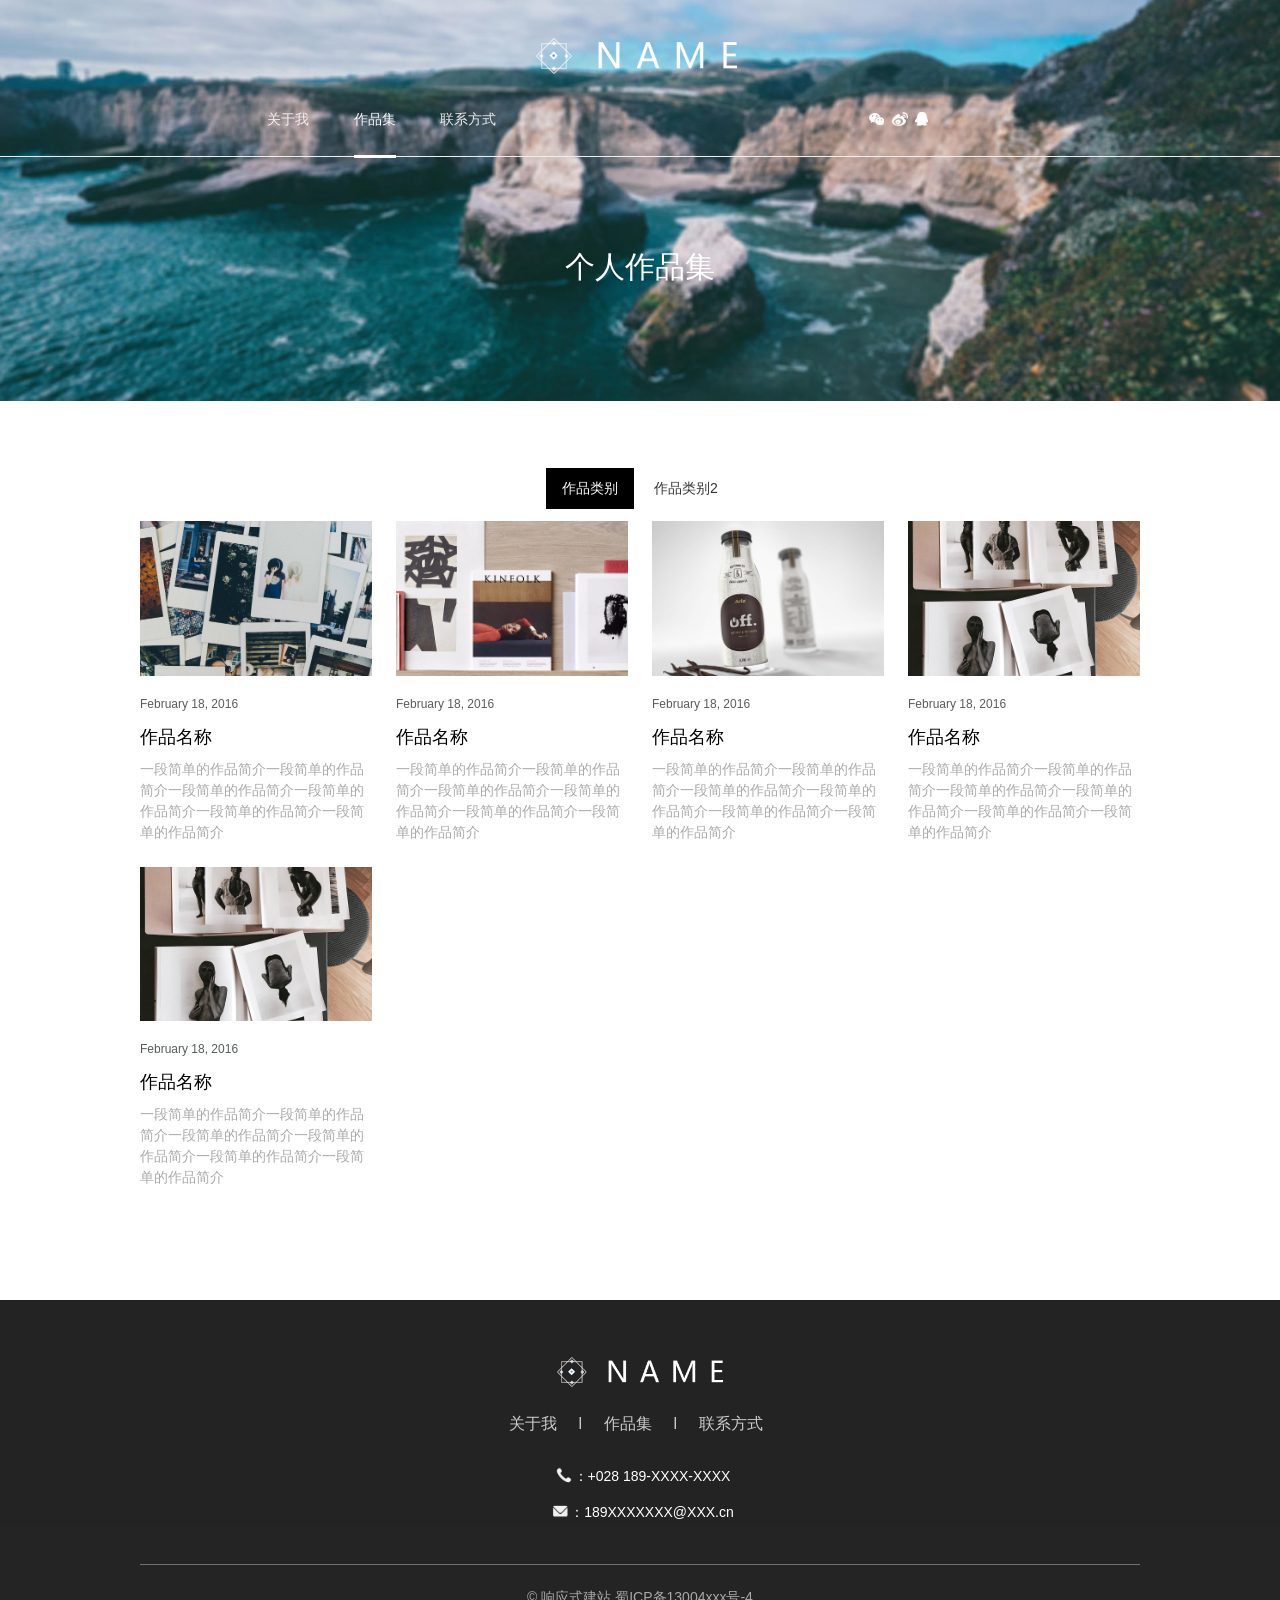
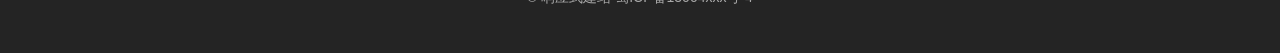
==== commit 4f9fc8e0: "detail process" ====
--- a/src/main/webapp/index2.html
+++ b/src/main/webapp/index2.html
@@ -1,12 +1,9 @@
 <!DOCTYPE html>
-<!-- saved from url=(0037)http://gerenwangz.s2.cn.vc/33811.html -->
 <html lang="zh-CN" class="do-cke js no-mobile desktop no-ie chrome chrome55 root-section w-1880 gt-240 gt-320 gt-480 gt-640 gt-768 gt-800 gt-1024 gt-1280 gt-1440 gt-1680 lt-1920 no-portrait landscape gradient rgba opacity textshadow multiplebgs boxshadow borderimage borderradius cssreflections csstransforms csstransitions no-touch no-retina fontface domloaded" id="33811-page">
     <head>
         <meta http-equiv="Content-Type" content="text/html; charset=UTF-8" />
         <!--<base href="/">-->
         <base href="." />
-        <link rel="dns-prefetch" href="http://st.styleweb.cn/" />
-        <link rel="dns-prefetch" href="http://image.styleweb.cn/" />
         <meta name="renderer" content="webkit" />
         <meta name="viewport" content="width=device-width,initial-scale=1, minimum-scale=1.0, maximum-scale=1, user-scalable=no, minimal-ui" />
         <meta http-equiv="X-UA-Compatible" content="IE=Edge,chrome=1" />
@@ -15,24 +12,11 @@
         <meta name="robots" content="all" />
         <style>.wow {visibility: hidden;}</style>
         <!--[if lt IE 9]><style>.wow {visibility: visible;}</style><![endif]-->
-        <link href="index2_files/saved_resource(9)" rel="stylesheet" type="text/css" />
-        <link href="index2_files/saved_resource(10)" rel="stylesheet" type="text/css" />
+        <link href="index2_files/resource1.css" rel="stylesheet" type="text/css" />
         <link href="index2_files/style.css" rel="stylesheet" type="text/css" />
         <style>
 
             .do-header.open .do-area-bg-conter .bgcolor { }
-
-
-
-
-
-
-
-
-
-
-
-
             .do-header .do-area-bg{border-bottom: 1px solid rgb(238, 238, 238);}
 
             .z-nav{position: relative;bottom: -1px;}
@@ -45,7 +29,6 @@
         </style>
         <script src="index2_files/hm.js"></script>
         <script type="text/javascript">
-            var StaticUrl = 'http:\/\/bk.st.styleweb.com.cn\/';
             var sUserAgent = navigator.userAgent.toLowerCase();
             var bIsIpad = sUserAgent.match(/ipad/i) == "ipad";
             var bIsIphoneOs = sUserAgent.match(/iphone os/i) == "iphone os";
@@ -91,7 +74,6 @@
             setCookie("time_offset", -new Date().getTimezoneOffset() / 60);
         </script>
         <script src="index2_files/jquery.min.js"></script>
-        <link rel="shortcut icon" type="image/ico" href="http://gerenwangz.s2.cn.vc/" />
         <link rel="stylesheet" href="index2_files/style(1).css" />
         <style>
 
@@ -107,7 +89,7 @@
         <script type="text/javascript" src="index2_files/swiper.min.js"></script>
         <link rel="stylesheet" href="index2_files/layer.css" id="layui_layer_skinlayercss" />
     </head>
-    <body do-page-width="1" class="fr-element fr-view do-page-33811" do-phone-nav="" do-phonenav-slip-direction="" do-phonenav-btnalign="">
+    <body class="fr-element fr-view do-page-33811" >
         <div style="display: none">
             <img src="index2_files/28950fac66ba0bafb19a752116cc5cca.png" />
         </div>
@@ -119,11 +101,6 @@
                 </div>
                 <label class="do-m-menustate" for="do-m-menustate"><span class="do-m-menustate-span"></span></label>
                 <div class="do-nav-m-bar animate">
-                    <ul class="do-nav-m-ul clearfix">
-                        <li class="nav33810"><a href=""><span>关于我</span></a></li>
-                        <li class="nav33811 active"><a href=""><span>作品集</span></a></li>
-                        <li class="nav33812"><a href=""><span>联系方式</span></a></li>
-                    </ul>
                 </div>
             </div>
         </div>
@@ -168,8 +145,8 @@
                                                                             <div class="z-nav-bar">
                                                                                 <div class="z-nav-container">
                                                                                     <ul class="z-nav-conter clearfix">
-                                                                                        <li class="nav33810"><a href=""><span>关于我</span></a></li>
-                                                                                        <li class="nav33811 active"><a href=""><span>作品集</span></a></li>
+                                                                                        <li class="nav33810"><a href="/index.html"><span>关于我</span></a></li>
+                                                                                        <li class="nav33811 active"><a href="/index2.html"><span>作品集</span></a></li>
                                                                                         <li class="nav33812"><a href=""><span>联系方式</span></a></li>
                                                                                     </ul>
                                                                                 </div>
@@ -192,7 +169,10 @@
                                                                         <div class="do-element-text do-element-general">
                                                                             <div class="do-element-text-content do-html">
                                                                                 <div class="do-html-content">
-                                                                                    <p style="text-align: center;"><a href="http://weixin.qq.com/"><img class="fr-dii" src="index2_files/1284_istxxvrm.png" style="width: 15px;" /></a>&nbsp;<a href="http://www.sina.com.cn/"><img class="fr-dii" src="index2_files/1284_istxxvrn.png" style="width: 16px;" /></a>&nbsp;<a href="http://www.qq.com/"><img class="fr-dii" src="index2_files/1284_istxxvrq.png" style="width: 13px;" /></a></p>
+                                                                                    <p style="text-align: center;"><a href="http://weixin.qq.com/"><img class="fr-dii" src="index2_files/1284_istxxvrm.png" style="width: 15px;" /></a>&nbsp;
+                                                                                        <a href="http://www.sina.com.cn/"><img class="fr-dii" src="index2_files/1284_istxxvrn.png" style="width: 16px;" /></a>&nbsp;
+                                                                                        <a href="http://www.qq.com/"><img class="fr-dii" src="index2_files/1284_istxxvrq.png" style="width: 13px;" /></a>
+                                                                                    </p>
                                                                                 </div>
                                                                             </div>
                                                                         </div>
@@ -214,7 +194,7 @@
             <div class="do-section fp-auto-height do-banner" data-fullname="BANNER">
                 <div class="do-area" id="banner_33811_0">
                     <div class="do-area-bg ">
-                        <div class="do-area-bg-conter" style="background-image: url('http://bk.image.styleweb.com.cn/2016/9/9/1284_isv3dm0p.jpg?imageMogr2/thumbnail/2000x2000/blur/4x4/q/100');background-attachment:initial">
+                        <div class="do-area-bg-conter" style="background-image: url('index2_files/1284_isv3dm0p.jpg');background-attachment:initial">
                             <div class="bgcolor"></div>
                         </div>
                     </div>
@@ -543,7 +523,13 @@
                                                         <div class="do-element-text do-element-general">
                                                             <div class="do-element-text-content do-html">
                                                                 <div class="do-html-content">
-                                                                    <p style="text-align: center;"><a href="http://gerenwangz.s2.cn.vc/"><span style="color: rgb(204, 204, 204); font-size: 16px;">关于我</span></a><span style="font-size: 16px;"><span style="color: rgb(204, 204, 204);">&nbsp; &nbsp; l &nbsp; &nbsp;</span></span><a href="http://gerenwangz.s2.cn.vc/33811.html"><span style="font-size: 16px;"><span style="color: rgb(204, 204, 204);">作品集</span></span></a><span style="font-size: 16px;"><span style="color: rgb(204, 204, 204);">&nbsp; &nbsp; l &nbsp; &nbsp;</span></span><a href="http://gerenwangz.s2.cn.vc/33812.html"><span style="font-size: 16px;"><span style="color: rgb(204, 204, 204);">联系方式</span></span></a><span style="font-size: 16px;"> &nbsp;</span></p>
+                                                                    <p style="text-align: center;"><a href=""><span style="color: rgb(204, 204, 204); font-size: 16px;">关于我</span></a>
+                                                                        <span style="font-size: 16px;"><span style="color: rgb(204, 204, 204);">&nbsp; &nbsp; l &nbsp; &nbsp;</span></span>
+                                                                        <a href=""><span style="font-size: 16px;"><span style="color: rgb(204, 204, 204);">作品集</span></span></a>
+                                                                        <span style="font-size: 16px;"><span style="color: rgb(204, 204, 204);">&nbsp; &nbsp; l &nbsp; &nbsp;</span></span>
+                                                                        <a href=""><span style="font-size: 16px;"><span style="color: rgb(204, 204, 204);">联系方式</span></span></a>
+                                                                        <span style="font-size: 16px;"> &nbsp;</span>
+                                                                    </p>
                                                                 </div>
                                                             </div>
                                                         </div>
@@ -611,7 +597,6 @@
 
             </style>
         </div>
-        <script src="index2_files/saved_resource(11)" merge="true"></script>
         <script src="index2_files/common.js"></script>
         <script src="index2_files/swipers.js"></script>
         <script src="index2_files/zhuzi-statistic.js"></script>
@@ -660,13 +645,6 @@
                                                                         popwximg.hide();
                                                                     });
                                                                 }
-
-                                                                layer.config({
-                                                                    path: 'http:\/\/bk.st.styleweb.com.cn\/editor/js/layer/',
-                                                                    extend: ['skin/style.css'],
-                                                                    skin: 'layer-zhuzi'
-                                                                });
-
 
                                                             });
                                                             var _hmt = _hmt || [];
--- a/src/main/webapp/index2_files/resource1.css
+++ b/src/main/webapp/index2_files/resource1.css
@@ -0,0 +1,3548 @@
+.animate,.do-pop {
+    -webkit-transition: all 0.4s cubic-bezier(0.4, 0.01, 0.165, 0.99);
+    -moz-transition: all 0.4s cubic-bezier(0.4, 0.01, 0.165, 0.99);
+    -o-transition: all 0.4s cubic-bezier(0.4, 0.01, 0.165, 0.99);
+    transition: all 0.4s cubic-bezier(0.4, 0.01, 0.165, 0.99);
+}
+html{font-family:sans-serif;-ms-text-size-adjust:100%;-webkit-text-size-adjust:100%}
+body{margin:0;font: 14px/1.5   'Helvetica Neue', 'Helvetica', 'STHeitiSC-Light', "Hiragino Sans GB",Arial,"Microsoft YaHei", "微软雅黑", "STHeiti", "WenQuanYi Micro Hei",'PingFang SC', SimSun, sans-serif;-webkit-font-smoothing: antialiased;margin:0}
+article,aside,details,figcaption,figure,footer,header,hgroup,main,menu,nav,section,summary{display:block}
+audio,canvas,progress,video{display:inline-block;vertical-align:baseline}
+a{background-color:transparent}
+a:active,a:hover{outline:0}
+abbr[title]{border-bottom:1px dotted}
+dfn{font-style:italic}
+h1{font-size:2em;margin:.67em 0}
+mark{background:#ff0;color:#000}
+small{font-size:80%}
+pre,.pre{display: block;white-space:pre-wrap;white-space: -moz-pre-wrap;white-space: -pre-wrap;white-space: -o-pre-wrap;word-wrap: break-word;}
+sub,sup{font-size:75%;line-height:0;position:relative;vertical-align:baseline}
+sup{top:-.5em}
+sub{bottom:-.25em}
+img{border:0}
+figure{margin:1em 40px}
+hr{-moz-box-sizing:content-box;box-sizing:content-box;height:0}
+button,input,optgroup,select,textarea{color:inherit;font:inherit;margin:0}
+button{overflow:visible}
+button,select{text-transform:none}
+button,html input[type=button],input[type=reset],input[type=submit]{-webkit-appearance:button;cursor:pointer}
+button[disabled],html input[disabled]{cursor:default}
+button::-moz-focus-inner,input::-moz-focus-inner{border:0;padding:0}
+input{line-height:normal}
+input[type=checkbox],input[type=radio]{box-sizing:border-box;padding:0}
+input[type=number]::-webkit-inner-spin-button,input[type=number]::-webkit-outer-spin-button{height:auto}
+input[type=search]{-webkit-appearance:textfield;-moz-box-sizing:content-box;-webkit-box-sizing:content-box;box-sizing:content-box}
+input[type=search]::-webkit-search-cancel-button,input[type=search]::-webkit-search-decoration{-webkit-appearance:none}
+[placeholder]:empty:before {
+    content: attr(placeholder);
+    color: #999; 
+}
+
+[placeholder]:empty:focus:before {
+    content: "";
+}
+fieldset{border:1px solid silver;margin:0 2px;padding:.35em .625em .75em}
+legend{border:0;padding:0}
+textarea{overflow:auto}
+optgroup{font-weight:700}
+table{border-collapse:collapse;border-spacing:0}
+td,th{padding:0}
+
+.align-left{text-align: left}
+.align-center{text-align: center}
+.align-right{text-align: right}
+
+.do-hide{display: none;}
+.do-show{display: block;}
+ul, ol {
+    margin: 0 0 20px 0;
+    list-style-position: inside;
+}
+ul {
+    list-style: none;
+}
+ul li {
+    list-style: none;
+}
+ol {
+    list-style-type: decimal;
+}
+ol ol {
+    list-style: upper-alpha;
+}
+ol ol ol {
+    list-style: lower-roman;
+}
+ol ol ol ol {
+    list-style: lower-alpha;
+}
+ul ul, ol ol, ul ol, ol ul {
+    margin-bottom: 0;
+}
+cite, em, i {
+    font-style: italic;
+}
+button{border: none;padding: 0;margin: 0}
+
+
+*,*:before,*:after { -webkit-box-sizing: border-box; -moz-box-sizing: border-box; box-sizing: border-box;}
+/* Clear Fix Styles */
+.clearfix {*zoom: 1;}
+.clearfix:before,
+.clearfix:after {display: table;line-height: 0;content: "";}
+.clearfix:after {clear: both}
+a {color: #333;text-decoration: none;}
+.do-left{float: left}
+.do-right{float: right}
+.do-auto{overflow: hidden;*zoom:1;}
+.f12{font-size:12px}
+.f13{font-size:13px}
+.f14{font-size:14px}
+.f15{font-size:15px}
+.f16{font-size:16px}
+.f18{font-size:18px}
+.f20{font-size:20px}
+.f24{font-size:24px}
+.f26{font-size:26px}
+.f28{font-size:28px}
+.f32{font-size:32px}
+.f34{font-size:34px}
+.f36{font-size:36px;border-top: 1px solid}
+
+.c666{color: #666}
+.c999{color: #999}
+.caaa{color: #aaa}
+.cf70{color: #f70}
+.inline{display:-moz-inline-stack;display:inline-block;*zoom:1;vertical-align:middle}
+.none{-moz-user-select: none; -webkit-user-select: none; -ms-user-select: none; -khtml-user-select: none; user-select: none;text-decoration: none;}
+.shadow,.ui-btn,.ui-btn-lg,.ui-btn-s,.modal-content,.btn,.ngdialog-content,.do-pop-content,.do-element-options{-webkit-box-shadow:0 .5px 3px rgba(0,0,0,.3);box-shadow:0 .5px 3px rgba(0,0,0,.3);}
+.shadow-lg{-webkit-box-shadow:0 3px 22px rgba(0,0,0,.2);-moz-box-shadow:0 3px 22px rgba(0,0,0,.2);box-shadow:0 3px 22px rgba(0,0,0,.2);}
+.ov-hidden{overflow: hidden;}
+.radius{border-radius:4px;}
+.radius-6{border-radius:6px;}
+.filter{-webkit-filter:blur(10px);-moz-filter:blur(10px);-ms-filter:blur(10px);filter:blur(10px);filter:progid:DXImageTransform.Microsoft.Blur(PixelRadius=10, MakeShadow=false)}
+/*字符截取*/
+.do-ellipsis{overflow:hidden;display: block;
+white-space:nowrap; 
+text-overflow:ellipsis; 
+text-overflow: ellipsis;/* IE/Safari */ 
+-ms-text-overflow: ellipsis; 
+-o-text-overflow: ellipsis;/* Opera */ 
+-moz-binding: url("ellipsis.xml#ellipsis");/*FireFox*/ }
+.cursor{cursor: pointer;}
+
+.do-container{overflow: hidden;}
+
+/*垂直居中*/
+.do-middle{display: table;table-layout:fixed;width: 100%;height: 100%;vertical-align: middle;text-align: center}
+.do-middle-center,.do-middle-top,.do-middle-bottom,.do-middle-centers{display: table-cell;vertical-align: middle}
+.do-middle-top{vertical-align: top;}
+.do-middle-bottom{vertical-align: bottom;}
+
+img{max-width: 100%;
+    max-height: 100%;}
+.scale-1-1{padding-bottom: 100%}
+
+
+.do-pagination{text-align: center}
+.do-pagination-ul{display: inline-block}
+.do-pagination ul > li {
+    width: auto!important;padding: 6px!important;float: left;
+}
+.do-pagination ul > li > a, .do-pagination ul > li > span{    position: relative;
+    float: left;
+    padding: 4px 8px;
+    margin-left: -1px;
+    line-height: 1.42857143;
+    color: #666;
+    text-decoration: none;
+    background-color: #fff;
+    min-width: 34px;}
+.do-pagination ul > li > a:before, .do-pagination ul > li > span:before{border: 1px solid #ddd;content: "";position:absolute;top: 0;left: 0;right: 0;bottom: 0}
+
+.do-pagination ul > .disabled > span, .do-pagination ul > .disabled > span:hover, .do-pagination ul > .disabled > span:focus, .do-pagination ul > .disabled > a, .do-pagination ul > .disabled > a:hover, .do-pagination ul > .disabled > a:focus {
+    color: #777;
+    cursor: not-allowed;
+    background-color: #fff;
+}
+
+.do-pagination ul > .disabled > span:before, .do-pagination ul > .disabled > span:hover, .do-pagination ul > .disabled > span:focus, .do-pagination ul > .disabled > a, .do-pagination ul > .disabled > a:hover, .do-pagination ul > .disabled > a:focus 
+{border-color: #ddd;}
+
+.do-pagination ul > .active > a, .do-pagination ul> .active > span, .do-pagination ul > .active > a:hover, .do-pagination ul > .active > span:hover, .do-pagination ul > .active > a:focus, .do-pagination ul > .active > span:focus{z-index: 2;
+    color: #fff;
+    cursor: default;
+    background-color: #00c75c;
+}
+.do-pagination ul > .active > a:before, .do-pagination ul> .active > span:before, .do-pagination ul > .active > a:hover, .do-pagination ul > .active > span:hover, .do-pagination ul > .active > a:focus, .do-pagination ul > .active > span:focus
+{border-color: #00c75c;}
+
+.do-pagination ul > .active > a:before{display: none;}
+
+
+.progress {
+    margin: 0 0 25px 25px;
+}
+.progress-bar {
+    float: left;
+    width: 0;
+    height: 100%;
+    font-size: 12px;
+    line-height: 10px;
+    color: #fff;
+    text-align: center;
+    background-color: #5cb85c;
+    -webkit-box-shadow: inset 0 -1px 0 rgba(0,0,0,.15);
+    box-shadow: inset 0 -1px 0 rgba(0,0,0,.15);
+    -webkit-transition: width .3s ease;
+    -o-transition: width .3s ease;
+    transition: width .3s ease;
+}
+
+
+.loader {
+  margin:auto;
+  font-size: 10px;
+  position: relative;
+  text-indent: -9999em;
+  border-top: 2px solid rgba(76, 147, 76, 0.2);
+  border-right: 2px solid rgba(76, 147, 76, 0.2);
+  border-bottom: 2px solid rgba(76, 147, 76, 0.2);
+  border-left: 2px solid #4CAE4C;
+  -webkit-transform: translateZ(0);
+  -ms-transform: translateZ(0);
+  transform: translateZ(0);
+  -webkit-animation: load8 1.1s infinite linear;
+  animation: load8 1.1s infinite linear;
+}
+.loader,
+.loader:after {
+  border-radius: 50%;
+  width: 50px;
+  height: 50px;
+}
+.do-font{
+    font-size: 14px;
+    color:gray;
+}
+
+
+@-webkit-keyframes load8 {
+  0% {
+    -webkit-transform: rotate(0deg);
+    transform: rotate(0deg);
+  }
+  100% {
+    -webkit-transform: rotate(360deg);
+    transform: rotate(360deg);
+  }
+}
+@keyframes load8 {
+  0% {
+    -webkit-transform: rotate(0deg);
+    transform: rotate(0deg);
+  }
+  100% {
+    -webkit-transform: rotate(360deg);
+    transform: rotate(360deg);
+  }
+}
+
+
+.do-checkmark {
+  width: 60px;
+  margin: 0 auto 10px;
+}
+.do-checkmark.mini{width:18px;display: inline-block;margin: 0}
+.do-checkmark.mini > *{vertical-align: middle;}
+
+.do-checkmark .path {
+  stroke-dasharray: 300;
+  stroke-dashoffset: 0;
+  -webkit-animation-name: load, spin;
+  -webkit-animation-duration: 3s, 3s;
+  -webkit-animation-timing-function: linear;
+  -webkit-animation-iteration-count: infinite;
+  animation-name: load, spin;
+  animation-duration: 3s, 3s;
+  animation-timing-function: linear;
+  animation-iteration-count: infinite;
+  -webkit-transform-origin: 50% 50%;
+  -moz-transform-origin: 50px 50px;
+}
+
+.do-checkmark .path-complete {
+    -webkit-animation-play-state: paused;
+    animation-play-state: paused;
+}
+
+.do-checkmark .check
+{
+    stroke-dasharray: 110;
+    stroke-dashoffset: -110;
+    stroke-width: 0;
+}
+
+.do-checkmark .check-complete
+{
+    -webkit-animation: check 1s ease-in forwards;
+    animation: check 1s ease-in forwards;
+    stroke-width: 4;
+    stroke-dashoffset: 0;
+}
+
+.do-checkmark .fill
+{
+    stroke-dasharray: 285;
+    stroke-dashoffset: -257;
+    -webkit-animation: spin-fill 3s cubic-bezier(0.700, 0.435, 0.120, 0.600) infinite forwards;
+    animation: spin-fill 3s cubic-bezier(0.700, 0.465, 0.120, 0.600) infinite forwards;
+    -webkit-transform-origin: 50% 50%;
+  -moz-transform-origin: 50px 50px;
+}
+
+.do-checkmark .fill-complete
+{
+    -webkit-animation: fill 1s ease-out forwards;
+    animation: fill 1s ease-out forwards;
+}
+
+@-webkit-keyframes load {
+ 0% {
+   stroke-dashoffset: 300;
+   -webkit-animation-timing-function: cubic-bezier(0.550, 0.055, 0.675, 0.190);
+ }
+ 50% {
+     stroke-dashoffset: 0;
+     -webkit-animation-timing-function: cubic-bezier(0.215, 0.610, 0.355, 1.000);
+ }
+ 100% {
+   stroke-dashoffset: -300;
+ }
+}
+@keyframes load {
+ 0% {
+   stroke-dashoffset: 285;
+   animation-timing-function: cubic-bezier(0.550, 0.055, 0.675, 0.190);
+ }
+ 50% {
+     stroke-dashoffset: 0;
+     animation-timing-function: cubic-bezier(0.215, 0.610, 0.355, 1.000);
+ }
+ 100% {
+   stroke-dashoffset: -285;
+ }
+}
+
+@-webkit-keyframes check {
+ 0% {
+   stroke-dashoffset: -110;
+}
+ 100% {
+   stroke-dashoffset: 0;
+ }
+}
+@keyframes check {
+ 0% {
+   stroke-dashoffset: -110;
+}
+ 100% {
+   stroke-dashoffset: 0;
+ }
+}
+
+@-webkit-keyframes spin {
+  0% {
+    -webkit-transform: rotate(0deg);
+  }
+  100% {
+    -webkit-transform: rotate(360deg);
+  }
+}
+@keyframes spin {
+  0% {
+    transform: rotate(0deg);
+  }
+  100% {
+    transform: rotate(360deg);
+  }
+}
+
+@-webkit-keyframes spin-fill {
+  0% {
+    -webkit-transform: rotate(0deg);
+  }
+  100% {
+    -webkit-transform: rotate(720deg);
+  }
+}
+@keyframes spin-fill {
+  0% {
+    transform: rotate(0deg);
+  }
+  100% {
+    transform: rotate(720deg);
+  }
+}
+
+@-webkit-keyframes fill {
+  0% {
+    stroke-dashoffset: 285;
+  }
+  100% {
+    stroke-dashoffset: 0;
+  }
+}
+@keyframes fill {
+  0% {
+    stroke-dashoffset: 285;
+  }
+  100% {
+    stroke-dashoffset: 0;
+  }
+}
+
+.do-checkmark .success
+{
+    stroke: #009900;
+    transition: stroke .6s;
+}
+.do-checkmark.mini .path,.do-checkmark.mini .fill{stroke: #888888;}
+.do-checkmark.mini .success{stroke-width:6;stroke: #888888;}
+
+
+
+
+
+
+@-webkit-keyframes ngdialog-fadeout {
+  0% {
+    opacity: 1;
+  }
+
+  100% {
+    opacity: 0;
+  }
+}
+
+@keyframes ngdialog-fadeout {
+  0% {
+    opacity: 1;
+  }
+
+  100% {
+    opacity: 0;
+  }
+}
+
+@-webkit-keyframes ngdialog-fadein {
+  0% {
+    opacity: 0;
+  }
+
+  100% {
+    opacity: 1;
+  }
+}
+
+@keyframes ngdialog-fadein {
+  0% {
+    opacity: 0;
+  }
+
+  100% {
+    opacity: 1;
+  }
+}
+
+@keyframes ngdialog-fadeinUp {
+  0% {
+    opacity: 0;
+    transform: translateY(-30px);
+  }
+
+  100% {
+    opacity: 1;
+    transform: translateY(0px);
+  }
+}
+@keyframes ngdialog-fadeinUpOut {
+  0% {
+    opacity: 1;
+    transform: translateY(0px);
+  }
+
+  100% {
+    opacity: 0;
+    transform: translateY(-30px);
+  }
+}
+
+
+@keyframes ngdialog-fadeinHeight {
+  0% {
+    opacity: 0;
+    /*height: 0;*/
+  }
+
+  100% {
+    opacity: 1;
+    /*height: 136px;*/
+    /*transform: translateY(0px);*/
+  }
+}
+@keyframes ngdialog-fadeinHeightOut {
+  0% {
+    opacity: 1;
+    /*height: 136px;*/
+  }
+
+  100% {
+    opacity: 0;
+    /*height: 0;*/
+  }
+}
+
+
+
+.do-pop-content{background-color: #f2f2f2;border-radius: 4px;overflow:hidden; -webkit-backface-visibility: hidden;pointer-events: all;}
+
+.do-pop.do-pop-disabled-animation,
+.do-pop.do-pop-disabled-animation .do-pop-overlay,
+.do-pop.do-pop-disabled-animation .do-pop-content {
+  -webkit-animation: none!important;
+  animation: none!important;
+}
+
+.do-pop-no-overlay {
+  pointer-events: none;
+}
+.do-pop .do-pop-overlay{
+  background-color: rgba(0,0,0,.1);
+    -webkit-backface-visibility: hidden;
+    -webkit-animation: ngdialog-fadein 0.5s;
+    animation: ngdialog-fadein 0.5s;
+    pointer-events: all;
+}
+
+.do-pop.do-pop-closing .do-pop-overlay {
+  -webkit-backface-visibility: hidden;
+  -webkit-animation: ngdialog-fadeout 0.5s;
+  animation: ngdialog-fadeout 0.5s;
+}
+
+.do-pop.do-pop-closing .do-pop-content {-webkit-backface-visibility: hidden;}
+
+.do-pop-theme-default .do-pop-content{animation: ngdialog-fadeinUp 0.2s;}
+.do-pop-theme-default.do-pop-closing .do-pop-content{animation: ngdialog-fadeinUpOut 0.2s;}
+
+.do-popElement .do-pop-content{animation: ngdialog-fadeinHeight 0.4s;}
+.do-popElement.do-pop-closing .do-pop-content{animation: ngdialog-fadeinHeightOut 0.4s;}
+
+
+
+@-webkit-keyframes doloading {
+  0% {
+    -webkit-transform: rotate(0deg);
+    transform: rotate(0deg);
+  }
+  100% {
+    -webkit-transform: rotate(360deg);
+    transform: rotate(360deg);
+  }
+}
+@keyframes doloading {
+  0% {
+    -webkit-transform: rotate(0deg);
+    transform: rotate(0deg);
+  }
+  100% {
+    -webkit-transform: rotate(360deg);
+    transform: rotate(360deg);
+  }
+}
+.loading {
+  pointer-events: none;
+  position: relative;
+  opacity:1!important;
+}
+.loading::before {
+  -webkit-animation: doloading 500ms infinite linear;
+  animation: doloading 500ms infinite linear;
+  border: 1.6px solid #5764c6;
+  border-radius: 16px;
+  border-right-color: transparent;
+  border-top-color: transparent;
+  content: "";
+  display: inline-block;vertical-align: middle;
+  height: 16px;
+  width: 16px;margin-right:5px  
+}
+.loading.white::before{border-color: #fff;
+    border-right-color: transparent;
+    border-top-color: transparent;}
+.loading.green::before{border-color: #5cb85c;
+  border-right-color: transparent;
+  border-top-color: transparent;}
+
+/*forms*/
+.formsData-deled{background:url("img/deled.png");position: absolute; top: 100px; right: 10px;width: 304px;height:200px;}
+
+/*栅格*/
+.do-row{position:relative;}
+.do-row:after,.do-row:before{content:"";display:table}
+.do-row:after{clear:both}
+
+/*间隔*/
+[class*=do-col-]{position:relative;padding:0 17px;vertical-align: top;float: left;}
+[class*=do-col-] .do-panelcol > *{z-index: 1}
+[class*=do-col-] .do-area-bg{z-index:0}
+
+/*自定义间隔*/
+.spacing1 > [class*=do-col-]{padding: 0}
+.spacing2 > [class*=do-col-]{padding: 0 3px}
+.spacing3 > [class*=do-col-]{padding: 0 6px}
+.spacing4 > [class*=do-col-]{padding: 0 9px}
+.spacing5 > [class*=do-col-]{padding: 0 12px}
+.spacing6 > [class*=do-col-]{padding: 0 15px}
+.spacing7 > [class*=do-col-]{padding: 0 18px}
+.spacing8 > [class*=do-col-]{padding: 0 21px}
+.spacing9 > [class*=do-col-]{padding: 0 24px}
+.spacing10 > [class*=do-col-]{padding: 0 27px}
+.spacing11 > [class*=do-col-]{padding: 0 30px}
+.spacing12 > [class*=do-col-]{padding: 0 33px}
+.spacing13 > [class*=do-col-]{padding: 0 36px}
+/*干掉左右间隔*/
+[class*=do-col-]:first-child{padding-left:0}
+[class*=do-col-]:last-child{padding-right:0}
+
+/*面板间隔与间隔一致*/
+.do-body [class*=do-col-]:before{margin:0 17px;}
+.do-body .spacing1 > [class*=do-col-]:before{margin: 0}
+.do-body .spacing2 > [class*=do-col-]:before{margin: 0 3px}
+.do-body .spacing3 > [class*=do-col-]:before{margin: 0 6px}
+.do-body .spacing4 > [class*=do-col-]:before{margin: 0 9px}
+.do-body .spacing5 > [class*=do-col-]:before{margin: 0 12px}
+.do-body .spacing6 > [class*=do-col-]:before{margin: 0 15px}
+.do-body .spacing7 > [class*=do-col-]:before{margin: 0 18px}
+.do-body .spacing8 > [class*=do-col-]:before{margin: 0 21px}
+.do-body .spacing9 > [class*=do-col-]:before{margin: 0 24px}
+.do-body .spacing10 > [class*=do-col-]:before{margin: 0 27px}
+.do-body .spacing11 > [class*=do-col-]:before{margin: 0 30px}
+.do-body .spacing12 > [class*=do-col-]:before{margin: 0 33px}
+.do-body .spacing13 > [class*=do-col-]:before{margin: 0 36px}
+
+[class*=do-col-] .do-block > [class*=do-element]{min-height: 5px}
+.do-col-12{width:100%}
+.do-col-12 .do-col-12{width:100%}
+.do-col-12 .do-col-11{width:91.6667%}
+.do-col-12 .do-col-10{width:83.3333%}
+.do-col-12 .do-col-9{width:75%}
+.do-col-12 .do-col-8{width:66.6667%}
+.do-col-12 .do-col-7{width:58.3333%}
+.do-col-12 .do-col-6{width:50%}
+.do-col-12 .do-col-5{width:41.6667%}
+.do-col-12 .do-col-4{width:33.3333%}
+.do-col-12 .do-col-3{width:25%}
+.do-col-12 .do-col-2{width:16.6667%}
+.do-col-12 .do-col-1{width:8.3333%}
+.do-col-11{width:91.6667%}
+.do-col-11 .do-col-11{width:100%}
+.do-col-11 .do-col-10{width:90.9091%}
+.do-col-11 .do-col-9{width:81.8182%}
+.do-col-11 .do-col-8{width:72.7273%}
+.do-col-11 .do-col-7{width:63.6364%}
+.do-col-11 .do-col-6{width:54.5455%}
+.do-col-11 .do-col-5{width:45.4545%}
+.do-col-11 .do-col-4{width:36.3636%}
+.do-col-11 .do-col-3{width:27.2727%}
+.do-col-11 .do-col-2{width:18.1818%}
+.do-col-11 .do-col-1{width:9.0909%}
+.do-col-10{width:83.3333%}
+.do-col-10 .do-col-10{width:100%}
+.do-col-10 .do-col-9{width:90%}
+.do-col-10 .do-col-8{width:80%}
+.do-col-10 .do-col-7{width:70%}
+.do-col-10 .do-col-6{width:60%}
+.do-col-10 .do-col-5{width:50%}
+.do-col-10 .do-col-4{width:40%}
+.do-col-10 .do-col-3{width:30%}
+.do-col-10 .do-col-2{width:20%}
+.do-col-10 .do-col-1{width:10%}
+.do-col-9{width:75%}
+.do-col-9 .do-col-9{width:100%}
+.do-col-9 .do-col-8{width:88.8889%}
+.do-col-9 .do-col-7{width:77.7778%}
+.do-col-9 .do-col-6{width:66.6667%}
+.do-col-9 .do-col-5{width:55.5556%}
+.do-col-9 .do-col-4{width:44.4444%}
+.do-col-9 .do-col-3{width:33.3333%}
+.do-col-9 .do-col-2{width:22.2222%}
+.do-col-9 .do-col-1{width:11.1111%}
+.do-col-8{width:66.6667%}
+.do-col-8 .do-col-8{width:100%}
+.do-col-8 .do-col-7{width:87.5%}
+.do-col-8 .do-col-6{width:75%}
+.do-col-8 .do-col-5{width:62.5%}
+.do-col-8 .do-col-4{width:50%}
+.do-col-8 .do-col-3{width:37.5%}
+.do-col-8 .do-col-2{width:25%}
+.do-col-8 .do-col-1{width:12.5%}
+.do-col-7{width:58.3333%}
+.do-col-7 .do-col-7{width:100%}
+.do-col-7 .do-col-6{width:85.7143%}
+.do-col-7 .do-col-5{width:71.4286%}
+.do-col-7 .do-col-4{width:57.1429%}
+.do-col-7 .do-col-3{width:42.8571%}
+.do-col-7 .do-col-2{width:28.5714%}
+.do-col-7 .do-col-1{width:14.2857%}
+.do-col-6{width:50%}
+.do-col-6 .do-col-6{width:100%}
+.do-col-6 .do-col-5{width:83.3333%}
+.do-col-6 .do-col-4{width:66.6667%}
+.do-col-6 .do-col-3{width:50%}
+.do-col-6 .do-col-2{width:33.3333%}
+.do-col-6 .do-col-1{width:16.6667%}
+.do-col-5{width:41.6667%}
+.do-col-5 .do-col-5{width:100%}
+.do-col-5 .do-col-4{width:80%}
+.do-col-5 .do-col-3{width:60%}
+.do-col-5 .do-col-2{width:40%}
+.do-col-5 .do-col-1{width:20%}
+.do-col-4{width:33.3333%}
+.do-col-4 .do-col-4{width:100%}
+.do-col-4 .do-col-3{width:75%}
+.do-col-4 .do-col-2{width:50%}
+.do-col-4 .do-col-1{width:25%}
+.do-col-3{width:25%}
+.do-col-3 .do-col-3{width:100%}
+.do-col-3 .do-col-2{width:66.6667%}
+.do-col-3 .do-col-1{width:33.3333%}
+.do-col-2{width:16.6667%}
+.do-col-2 .do-col-2{width:100%}
+.do-col-2 .do-col-1{width:50%}
+.do-col-1{width:8.3333%}
+.do-col-1 .do-col-1{width:100%}
+.do-layout{padding:17px}
+.do-layout>.do-row{margin-left:-17px;margin-right:-17px}
+
+[editor-role='banner']{min-height: 100px}
+[editor-role='body'] > .do-row,footer > .do-row{width: 1100px;margin: auto}
+
+.do-header{position: relative;z-index: 10}
+.do-header .do-area:hover{z-index: 3}
+.do-header .do-row{display: table;table-layout: fixed;width: 100%}
+.do-header [class*=do-col]{vertical-align: middle;display: table-cell;float: none;}
+.do-header [class*=do-col] .do-block{padding: 0}
+.do-header[do-header-fixed=true] > .do-area,.do-header[do-header-fixed='fixed'] > .do-area,.do-header[do-header-fixed='absolute'] > .do-area {position: fixed;left: 0;right: 0;top: 0;z-index: 999;}
+.do-header[do-header-fixed='absolute'] > .do-area{position: absolute;}
+
+[do-nav] *{height: 100%}
+.do-banner{position:relative;z-index:9}
+
+/*面板基础样式*/
+[class*=do-col-]{vertical-align: top;z-index: 1}
+[class*=do-col-]:hover{z-index: 2}
+[class*=do-col-]:before{position: absolute;left: 0;right: 0;bottom: 0;top: 0;z-index: 1;content: " ";}
+[class*=do-col-] > *{z-index: 2;position: relative;}
+[class*=do-col-]:first-child:before{margin-left: 0}
+[class*=do-col-]:last-child:before{margin-right: 0}
+
+
+.do-area{position: relative;}
+.do-area-bg,.do-slide-bg{position: absolute;z-index: 1;top: 0;left: 0;bottom: 0;right: 0;overflow: hidden}
+.do-area,.do-area-bg-conter,.do-slide-bg-conter{background-repeat: no-repeat;background-position: 50% 50%;background-size: cover;behavior: url(/backgroundsize.htc);-ms-behavior: url(/backgroundsize.htc);}
+.do-area-bg-conter,.do-slide-bg-conter{position:absolute;top:-20px;left:-20px;bottom:-20px;right:-20px;}
+.do-area-videobg .do-area-bg-conter{left: 0;right: 0;bottom: 0;top: 0;}
+.do-area-videobg .video-background{width:100%;height:inherit;}
+.do-area-bg-conter:before,
+.do-slide-bg-conter:before,
+.do-area-bg-conter .bgcolor,
+.do-slide-bg-conter .slide-bgcolor{position:absolute;width: 100%;height: 100%;top: 0;left: 0}
+.do-area-bg-conter:before,
+.do-slide-bg-conter:before{content: "";}
+.do-area > .do-row,.do-productContent .do-row-one{z-index: 2;width: 1000px;margin: auto;position:relative;}
+
+.do-row-one{margin: auto;z-index: 2}
+[do-page-width='1'] .do-row-one{max-width: 1200px;width: 100%;}
+[do-page-width='2'] .do-row-one{max-width: 1400px;width: 100%;}
+[do-page-width='3'] .do-row-one,.do-area-full .do-row-one{width: 100%;max-width:100%}
+
+/*板块高度全屏*/
+.do-area-fullHeight .do-row-one,
+.do-area-fullHeight .do-row-one > .do-row,.do-slide-full{min-height:100vh}
+
+.do-area-fullHeight .do-row-one,
+.do-area-fullHeight .do-row-one > .do-row{display: block;overflow: hidden;z-index: 2}
+
+.do-area-fullHeight .do-row-one > .do-col-12,
+.do-area-fullHeight .do-row-one > .do-row > .do-col-12{display:table!important;height:100vh;table-layout: fixed;}
+
+.do-area-fullHeight .do-row-one > .do-col-12 > .do-panelcol,
+.do-area-fullHeight .do-row-one > .do-row > .do-col-12 > .do-panelcol{display:table-cell;vertical-align:middle;width: 100%}
+
+
+
+
+/*组件单独配置*/
+.do-slide{padding: 0!important;}
+
+/*默认导航样式*/
+.do-nav{position: relative;z-index: 1}
+.z-nav{font-size: 16px;white-space:nowrap;}
+.z-nav-bar{display: inline-block;vertical-align:middle}
+.z-nav-container{height: inherit;margin: 0;display: table;table-layout:fixed}
+.z-nav-conter{display: table-cell;vertical-align: middle;padding: 0}
+.z-nav-conter > li{height: inherit;display:inline-block;position: relative;padding: 0!important;vertical-align: top;}
+.z-nav-conter > li > a{color: #333;padding: 8px 22px;display: block;text-align: center;}
+.z-nav-conter > li > a:hover{color: #444}
+.z-nav-conter li > ul{padding: 0;margin: 0;height: auto;}
+.z-nav-conter li > ul li{position: relative;line-height: 44px;height: 44px;text-align: left;min-width:140px}
+.z-nav-conter li > ul,.z-subnav-conter li ul{display: none;position: absolute;top:100%;left: 0;    background-color: #fff;border: 1px solid #eee;border-radius: 4px;color: #666;font-size: 14px;}
+.z-nav-conter li > ul a,.z-nav-sub > li a{color: inherit;padding:0 18px;display: block}
+.z-nav-conter li > ul a:hover,.z-nav-sub > li a:hover{background-color:#eee;}
+.z-nav-conter li:hover > ul{display: block}
+
+.z-nav-conter li > ul li ul{left: 100%;top: 0;background-color: #fff;}
+
+.z-nav-container li > ul,.z-nav-conter li > ul li ul{ opacity: 0; display: block;display/*\**/:none\9;z-index: 1}
+.z-nav-container li:hover > ul,.z-nav-conter li > ul li:hover ul,.z-subnav-conter li:hover ul { opacity: 1;display/*\**/:block\9;z-index: 2}
+.z-nav-container li { -webkit-transition: all 0.2s;transition: all 0.2s; }
+.z-nav-container li ul li {height: 0; line-height: 0; background: none; }
+.z-nav-container li:hover ul li { height: 36px; line-height: 36px; }
+.z-nav-container li a { -webkit-transition: all 0.5s;transition: all 0.5s; }
+.z-nav-container li ul { -webkit-transition: all 1s;transition: all 1s; }
+.z-nav-container li ul li { -webkit-transition: height 0.5s;transition: height 0.5s; }
+
+.z-nav-conter > li:last-child > ul li ul{left: auto;right: 100%}
+
+.z-nav .z-nav-btn{display: none;}
+
+/*子导航*/
+.z-sub-nav li{position: relative;}
+
+/*英文导航*/
+.z-nav .catname{display: inline-block;line-height: 1.4;vertical-align: middle;}
+.z-nav a em{display: none;}
+.z-nav.en a em{display: block;font-size: 13px;font-style: normal;}
+.z-nav.en a:hover em,.z-nav.en li.active a em{color: inherit;opacity: 0.5!important;}
+
+.en.do-nav-up em{-webkit-transition:all 0.25s;transition:all 0.25s;opacity: 0;-webkit-transform:translate3d(0,100%,0);transform:translate3d(0,100%,0);}
+.en.do-nav-up a:hover em,.en.do-nav-up li.active a em{-webkit-transform:translate3d(0,0,0);opacity: 1;}
+
+.en.do-nav-turn{overflow: hidden;}
+.en.do-nav-turn em{position: absolute;left: 0;top: 0;bottom: 0;right: 0;padding: inherit;}
+.en.do-nav-turn em,.en.do-nav-turn span{-webkit-transition:all .4s;transition:all .4s;opacity: 0;-webkit-transform:translate3d(0,100%,0);transform:translate3d(0,100%,0);}
+.en.do-nav-turn span{-webkit-transform:translate3d(0,0,0);transform:translate3d(0,0,0);opacity: 1;display: inline-block;}
+.en.do-nav-turn a:hover span{-webkit-transform:translate3d(0,-100%,0);transform:translate3d(0,-100%,0);opacity: 0}
+.en.do-nav-turn a:hover em{-webkit-transform:translate3d(0,0,0);transform:translate3d(0,0,0);opacity: 1;}
+
+
+/*logo 大小*/
+.z-logo{width: 100%;padding: 8px}
+.z-logo img{height:40px;width: auto!important;max-width:initial!important}
+.z-logo.size1 img{height:24px}
+.z-logo.size2 img{height:28px}
+.z-logo.size3 img{height:32px}
+.z-logo.size4 img{height:36px}
+.z-logo.size5 img{height:40px}
+.z-logo.size6 img{height:44px}
+.z-logo.size7 img{height:48px}
+.z-logo.size8 img{height:52px}
+.z-logo.size9 img{height:56px}
+.z-logo.size10 img{height:60px}
+.z-logo.size11 img{height:64px}
+.z-logo.size12 img{height:68px}
+.z-logo.size13 img{height:72px}
+.z-logo.size14 img{height:76px}
+.z-logo.size15 img{height:80px}
+.z-logo.size16 img{height:90px}
+.z-logo.size17 img{height:100px}
+.z-logo.size18 img{height:120px}
+.z-logo.size19 img{height:140px}
+.z-logo.size20 img{height:160px}
+.z-logo.size21 img{height:180px}
+.z-logo.size22 img{height:200px}
+
+.z-logo a{color: inherit;}
+.z-logo i.icon-logo{font-size: 32px;color: inherit;}
+.z-logo h1{line-height:inherit}
+
+/*blog*/
+.do-body-list,.do-body-content{color: #333;padding: 40px 0}
+.do-body-list .do-row-one,.do-body-content .do-row-one{margin: auto}
+.do-body-left{overflow: hidden;}
+.do-body-right{float: right;margin-left:25px;width: 400px;min-height: 100px}
+
+/*m*/
+.do-nav-mwp{display: none;}
+
+.do-time,.do-tags{color: #888;font-size: 13px}
+.do-tag-item{padding: 0 6px}
+
+/*caiyichen ie10以下兼容：*/
+/*.lt-ie10*/
+
+
+@media screen and (max-width: 1210px){
+    .z-nav-conter > li > a{padding: 8px 14px}
+}
+
+
+@media screen and (max-width: 1050px){
+    .z-nav-conter > li > a{padding: 8px 10px}
+}
+
+
+
+@media screen and (max-width: 992px){
+    .container {
+        width: 100%!important;
+        padding: 30px 20px;
+        box-sizing: border-box;
+    }
+    .z-nav-conter > li > a{padding: 8px}
+}
+input.do-m-menustate,.do-m-menustate,.icon-isSub{display: none;}
+@media only screen and (max-width:800px){
+    [editor-role='body'] > .do-row,footer > .do-row{width:auto}
+    .do-area > .do-row,#view-container .do-row-one,.do-productContent .do-row-one{width:100%!important;padding: 0 15px}
+    .do-header{display: none!important;}
+    /*body{padding-top: 46px!important;}*/
+    .do-nav-mwp{height: 46px;display: block;}
+    .do-nav-phone .do-nav-mwp{height:50px}
+
+    .do-nav-m{display:block;position: relative;position: fixed;top: 0;left: 0;right: 0;z-index: 999;-webkit-user-select: none;
+    -moz-user-select: none;
+    -ms-user-select: none;
+    user-select: none;display: -webkit-box;
+    display: -moz-box;
+    display: -ms-flexbox;
+    display: -webkit-flex;
+    display: flex;-webkit-box-shadow:rgba(0,0,0,.2) 0px 2px 5px;-moz-box-shadow:rgba(0,0,0,.2) 0px 2px 5px;box-shadow:rgba(0,0,0,.2) 0px 2px 5px;}
+    .do-nav-m,.do-site-name{height: 46px;}
+    .do-nav-m > *{position: relative;z-index: 1}
+    .do-nav-m .do-site-name{padding: 5px;}
+    .do-nav-m .do-site-name,.do-nav-m .do-site-name h3{display: -webkit-box;
+    display: -ms-flexbox;
+    display: -webkit-flex;
+    display: flex;
+    -ms-flex-align: center;
+    -webkit-align-items: center;
+    align-items: center;}
+    .do-nav-m .do-site-name,.do-nav-m .do-site-name h3,.do-nav-m .do-site-name h3 a{width: 100%;line-height: 1}
+    .do-nav-m .do-site-name h3{display: initial;}
+    .do-nav-m .do-site-name img{height:23px;max-width: 200px}
+    .do-nav-m.open{}
+    .do-site-name *{color: #fff;font-size: 18px;line-height: inherit;}
+    .do-nav-m:before{}
+    .do-nav-m-bar{padding:20px;}
+    .do-nav-m-ul{padding:0}
+    .do-nav-m-ul li {}
+    .do-nav-m-ul li a{padding: 8px 12px; color: #999}
+    .do-nav-m-ul li a:active{background-color: rgba(0,0,0,.5);color: #fff}
+    .do-nav-m-ul li > ul{display: none;}
+
+    /*收缩*/
+    .do-nav-phone .do-nav-m{min-height: 46px;height: auto;}
+    .do-nav-m.open,.do-nav-m.open .do-site-name{height: 46px!important;}
+    .do-nav-m.open .do-site-name img{height: 23px!important;}
+
+    .do-nav-phone .do-nav-m.open,.do-nav-phone .do-nav-m.open .do-site-name{height: 40px!important;}
+    .do-nav-phone .do-nav-m.open .do-site-name img{height: 30px!important;}
+
+
+
+    /*导航*/
+    .do-m-menustate{position: absolute;right: 0;top: 0; width: 46px;height: 46px;display: table;vertical-align: middle;    cursor: pointer;
+    -webkit-transition: opacity 0.2s cubic-bezier(0.645, 0.045, 0.355, 1),-webkit-transform 0.4s cubic-bezier(0.4, 0.01, 0.165, 0.99);
+    transition: opacity 0.2s cubic-bezier(0.645, 0.045, 0.355, 1),transform 0.4s cubic-bezier(0.4, 0.01, 0.165, 0.99);
+    -webkit-tap-highlight-color: transparent;}
+    .do-m-menustate-span{height: 100%;width: 100%;display: table-cell;vertical-align: middle;}
+    .do-m-menustate-span:before,.do-m-menustate-span:after{content: "";height: 1px;width:17px;background-color: #fff;display:block;margin:auto;}
+    .do-m-menustate-span:before,.do-m-menustate .do-m-menustate-span:after{
+    margin-bottom:5px;
+    -webkit-transition: all 0.25s cubic-bezier(0.4, 0.01, 0.165, 0.99);
+    transition: all 0.25s cubic-bezier(0.4, 0.01, 0.165, 0.99);
+    -webkit-transform: rotate(0deg) translateY(0px);
+    -ms-transform: rotate(0deg) translateY(0px);
+    transform: rotate(0deg) translateY(0px);
+    z-index: 4;}
+    #do-m-menustate:checked ~ .do-nav-m .do-m-menustate .do-m-menustate-span:before{
+        -webkit-transition:all 0.25s 0.2s cubic-bezier(0.4, 0.01, 0.165, 0.99);
+        transition: all 0.25s 0.2s cubic-bezier(0.4, 0.01, 0.165, 0.99);
+        -webkit-transform: rotate(135deg) translate3d(4px,-4px,0);
+        -ms-transform: rotate(135deg) translate3d(4px,-4px,0);
+        transform: rotate(135deg) translate3d(4px,-4px,0);
+    }
+    #do-m-menustate:checked ~ .do-nav-m .do-m-menustate .do-m-menustate-span:after{
+        -webkit-transition: all 0.25s 0.2s cubic-bezier(0.4, 0.01, 0.165, 0.99);
+        transition: all 0.25s 0.2s cubic-bezier(0.4, 0.01, 0.165, 0.99);
+        -webkit-transform: rotate(45deg) translate3d(0,0,0);
+        -ms-transform: rotate(45deg) translate3d(0,0,0);
+        transform: rotate(45deg) translate3d(0,0,0);
+    }
+
+    #do-m-menustate ~ .do-nav-m{
+        background-color: #000;
+        -webkit-transition: background 0.35s linear,height 0.35s ease-in;
+        transition: background 0.35s linear,height 0.35s ease-in;
+    }
+    #do-m-menustate:checked ~ .do-nav-m{
+        height: 100%!important;
+        background: #000!important;
+        -webkit-transition: background 0.35s linear,height 0.35s ease-in 200ms;
+        transition: background 0.35s linear,height 0.35s ease-in 200ms;
+    }
+    #do-m-menustate:checked ~ .do-nav-m .do-site-name{
+        height: 46px;
+    }
+    .do-nav-phone #do-m-menustate:checked ~ .do-nav-m{
+        height: auto!important;
+    }
+    #do-m-menustate:checked ~ .do-nav-m .do-site-name img{
+        height: 23px;
+    }
+    .do-nav-phone #do-m-menustate:checked ~ .do-nav-m .do-site-name img{
+        height: 30px;
+    }
+
+    .do-nav-m.do-nav-no-fixed{
+        position: absolute!important;
+    }
+    .do-nav-m .do-nav-m-bar{
+        position: absolute;
+        right: 0;
+        bottom: 0;
+        left: 0;
+        margin: 0;
+        padding: 0 48px;
+        height: auto;
+        box-sizing: border-box;
+        overflow: hidden;
+        overflow-y: auto;
+        -webkit-overflow-scrolling: touch;
+        visibility: hidden;
+        top: 70px;
+        width: 100%;
+        height: 100vh; /*高度全屏*/
+        border-width: 0;
+    }
+
+
+    /*caiyichen 手机导航样式：*/
+    /*.do-nav-btn{padding: 5px 0}*/
+    .do-nav-btn,.do-subNav-btn{
+        width: auto;padding: 0 14px
+    }
+    /*.do-nav-phone #do-m-menustate:checked ~ .do-nav-m .do-site-name{height: auto}*/
+    /*导航按钮的位置：*/
+    [do-phoneNav-btnAlign='do-navBtn-left'] .do-m-menustate{
+        right: auto;
+        left:0;
+    }
+    [do-phoneNav-btnAlign='do-navBtn-left'] .do-site-name{
+        text-align: right;
+    }
+    [do-phoneNav-btnAlign='do-navBtn-center'] .do-m-menustate{
+        margin: 0 auto;
+    }
+    [do-phoneNav-btnAlign='do-navBtn-center'] .do-site-name{
+        text-align: center;
+    }
+    [do-phoneNav-btnAlign='do-navBtn-right'] .do-m-menustate{
+        left:auto;
+        right: 0;
+    }
+    [do-phoneNav-btnAlign='do-navBtn-right'] .do-site-name{
+        text-align: left;
+    }
+
+    .do-navBtn-prompt{cursor: pointer}
+    [do-phoneNav-btnAlign='do-navBtn-right'] .do-navBtn-prompt, [do-phoneNav-btnAlign='do-navBtn-left'] .do-navBtn-prompt{
+        white-space: nowrap;
+        display: table-cell;
+        vertical-align: middle;
+        padding: 0 10px 0 0;
+        color:white;
+        font-size: 15px;
+        padding-left: 2px;
+    }
+    [do-phoneNav-btnAlign='do-navBtn-center'] .do-navBtn-prompt{
+        display:none
+    }
+
+    [do-phone-nav='do-half-slip'] .do-nav-m-ul,
+    [do-phone-nav='do-full-screen-slip'] .do-nav-m-ul {
+        padding: 15px 0;
+    }
+
+    #do-m-menustate:checked ~ .do-nav-m .do-nav-m-bar{
+        visibility: visible;
+        -webkit-transition-delay: 0s;
+        transition-delay: 0s;
+    }
+    .do-nav-m-ul > li > a{
+        border-bottom: 1px solid #333;
+        height: 47px;
+        display: block;
+        line-height: 34px;
+    }
+    .do-nav-m-ul li > a:active{background-color: rgba(255,255,255,.1);}
+
+    .do-nav-m-ul li{
+        display: block;
+    }
+    /*子菜单*/
+    .do-nav-m-ul > li > ul{
+        padding:10px 0 10px 20px;
+        border-bottom: 1px solid #333;
+    }
+    .do-nav-m-ul li ul li{
+        font-size: 13px;
+    }
+    .do-nav-m-ul li ul li a{height: 34px;line-height: 34px}
+    .do-nav-m-ul li{position: relative;}
+
+    .icon-isSub{position: absolute;top: 0;right: 0;height: 47px; width: 47px;z-index: 2;margin: 0;text-align: center;display: block;}
+    .icon-isSub:before{content: "\e208";color: #888;font-size: 18px;position: absolute;top: 50%;margin-top: -10px;
+        -webkit-transform: rotate(0deg);
+        transform: rotate(0deg);
+        pointer-events: none;
+        -webkit-transition: all 0.35s ease-out;
+        transition: all 0.35s ease-out;
+    }
+    .do-m-sub:checked ~ .icon-isSub:before{
+        -webkit-transform: rotate(90deg);
+    }
+
+    .do-nav-m-ul li ul li .icon-isSub{height: 34px;width: 34px}
+
+    .do-m-sub ~ .z-nav-sub,.do-m-sub ~ .nav-checked{
+        display: block;
+        opacity: 0;height: 0;padding: 0;
+        -webkit-transition: opacity 0.35s linear,height 0.35s ease-in;
+        transition: opacity 0.35s linear,height 0.35s ease-in;
+    }
+    .do-m-sub:checked ~ .z-nav-sub,.do-m-sub:checked ~ .nav-checked{
+        height:auto;
+        opacity: 1;
+        padding: 6px 0 6px 15px;
+        -webkit-transition: opacity 0.35s linear,height 0.35s ease-in 200ms;
+        transition: opacity 0.35s linear,height 0.35s ease-in 200ms;
+    }
+
+    .do-nav-m-ul > li,.z-nav-sub > li,.nav-checked > li{
+        opacity: 0;
+        -webkit-transform: scale(1.1) translateY(-24px);
+        -ms-transform: scale(1.1) translateY(-24px);
+        transform: scale(1.1) translateY(-24px);
+        -webkit-transition: opacity 0.35s ease-out, -webkit-transform 0.35s ease-out;
+        transition: opacity 0.35s ease-out, transform 0.35s ease-out;
+    }
+
+
+    /*caiyichen 手机下导航特效 2016-10-12：*/
+    .do-nav-m-bar ul li a {
+        white-space: nowrap;
+        text-overflow: ellipsis;
+        overflow: hidden;
+    }
+
+    .do-nav-m .do-phoneNav-overlay{
+        width: 100%;
+        height: 100vh;
+        position: absolute;
+        top: 0;
+        right: 0;
+        bottom: 0;
+        left: 0;
+        background: rgba(1,1,1,0.5);
+        display: none;
+    }
+
+    .do-nav-phone .do-nav-m,.do-nav-phone .do-nav-m-title{line-height: 0!important;}
+
+    /*打开遮罩：*/
+    [do-phone-nav='do-half-slip'] #do-m-menustate:checked ~ .do-nav-m .do-phoneNav-overlay,
+    [do-phone-nav='do-drop-half'] #do-m-menustate:checked ~ .do-nav-m .do-phoneNav-overlay{
+        display: block;
+    }
+    /*子菜单中的"导航"按钮：*/
+    .do-nav-m .do-nav-m-bar .do-m-menustate{
+        display:none;
+    }
+    [do-phone-nav='do-half-slip'] #do-m-menustate:checked ~ .do-nav-m .do-nav-m-bar .do-subNav-btn,
+    [do-phone-nav='do-full-screen-slip'] #do-m-menustate:checked ~ .do-nav-m .do-nav-m-bar .do-subNav-btn{
+        display: table!important;
+    }
+
+    /*半边\满屏滑出：*/
+    [do-phone-nav='do-half-slip'] .do-nav-m-bar,
+    [do-phone-nav='do-full-screen-slip'] .do-nav-m-bar {
+        position: absolute;
+        top: 0;
+        padding-top: 20px!important;
+    }
+
+    /*1、半边滑出：*/
+    [do-phone-nav='do-half-slip'] .do-nav-m-bar{
+        padding: 20px 30px!important;
+    }
+    [do-phone-nav='do-half-slip'] .do-nav-m-bar {
+        width:calc(100vw - 50px)!important;
+
+    }
+    /*从左往右：*/
+    [do-phone-nav='do-half-slip'] [do-phoneNav-slip-direction='left-to-right']  .do-nav-m-bar{
+        /*left: -85%;*/
+    }
+    [do-phone-nav='do-half-slip'] [do-phoneNav-slip-direction='left-to-right'] #do-m-menustate:checked ~ .do-nav-m .do-nav-m-bar,
+    [do-phone-nav='do-full-screen-slip'] [do-phoneNav-slip-direction='left-to-right'] #do-m-menustate:checked ~ .do-nav-m .do-nav-m-bar {
+        /*left:0!important;*/
+    }
+
+    /*从右往左：*/
+    [do-phone-nav='do-half-slip'] [do-phoneNav-slip-direction='right-to-left']  .do-nav-m-bar{
+        /*right: -85%;*/
+        /*left: auto;*/
+    }
+    [do-phone-nav='do-half-slip'] [do-phoneNav-slip-direction='right-to-left'] #do-m-menustate:checked ~ .do-nav-m .do-nav-m-bar,
+    [do-phone-nav='do-full-screen-slip'] [do-phoneNav-slip-direction='right-to-left'] #do-m-menustate:checked ~ .do-nav-m .do-nav-m-bar{
+        /*right:0!important;*/
+    }
+
+    /*2、满屏滑出：*/
+    [do-phone-nav='do-full-screen-slip'] .do-nav-m-bar{
+        width: 100%;
+    }
+    [do-phone-nav='do-full-screen-slip'] [do-phoneNav-slip-direction='left-to-right'] .do-nav-m-bar{
+        left: -100%;
+    }
+    [do-phone-nav='do-full-screen-slip'] [do-phoneNav-slip-direction='right-to-left'] .do-nav-m-bar{
+        right: -100%;
+        left: auto;
+    }
+
+    /*3、从上往下半滑 从上往下满屏滑：*/
+    [do-phone-nav='do-drop-half'] .do-nav-m-bar,
+    [do-phone-nav='do-drop-full'] .do-nav-m-bar{
+        position: absolute;
+        left:0;
+        top: -100vh!important;
+        padding-top: 20px;
+    }
+    
+    [do-phone-nav='do-drop-full'][do-phonenav-btnalign='do-navBtn-center'] .do-m-menustate{position: relative;}
+
+    [do-phone-nav='do-drop-half'] .do-nav-m-bar {
+        height: 50vh!important;
+    }
+    [do-phone-nav='do-drop-half'] #do-m-menustate:checked ~ .do-nav-m .do-nav-m-bar,
+    [do-phone-nav='do-drop-full'] #do-m-menustate:checked ~ .do-nav-m .do-nav-m-bar,
+    [do-phone-nav='do-drop-half'] .do-nav-m .do-phoneNav-overlay{
+        top: 50px!important;
+    }
+    [do-phone-nav='do-drop-half'][do-phoneNav-btnAlign='do-navBtn-center'] #do-m-menustate:checked ~ .do-nav-m .do-nav-m-bar,
+    [do-phone-nav='do-drop-full'][do-phoneNav-btnAlign='do-navBtn-center'] #do-m-menustate:checked ~ .do-nav-m .do-nav-m-bar,
+    [do-phone-nav='do-drop-half'][do-phoneNav-btnAlign='do-navBtn-center'] .do-nav-m .do-phoneNav-overlay{
+        top: 94px!important;
+    }
+
+    [do-phone-nav='do-drop-half'] .do-nav-m-bar,
+    [do-phone-nav='do-drop-full'] .do-nav-m-bar,
+    [do-phone-nav='do-drop-half'] .do-phoneNav-overlay{
+        z-index: 0; /*降层级*/
+    }
+
+    [do-phone-nav='do-drop-half'][do-phoneNav-btnAlign='do-navBtn-center'] .do-nav-m,
+    [do-phone-nav='do-drop-full'][do-phoneNav-btnAlign='do-navBtn-center'] .do-nav-m{
+        height: auto!important;
+        min-height: 50px;
+    }
+
+    /*[do-phone-nav='do-drop-half'][do-phoneNav-btnAlign='do-navBtn-center'] .do-site-name,
+    [do-phone-nav='do-drop-full'][do-phoneNav-btnAlign='do-navBtn-center'] .do-site-name{
+        height:auto;
+    }*/
+    [do-phone-nav='do-drop-half'][do-phoneNav-btnAlign='do-navBtn-center'] .do-nav-m .do-site-name h3,
+    [do-phone-nav='do-drop-full'][do-phoneNav-btnAlign='do-navBtn-center'] .do-nav-m .do-site-name h3{
+        position: initial;
+    }
+    [do-phone-nav='do-drop-half'][do-phoneNav-btnAlign='do-navBtn-center'] .do-nav-btn,
+    [do-phone-nav='do-drop-full'][do-phoneNav-btnAlign='do-navBtn-center'] .do-nav-btn{
+        position: initial;
+    }
+    .do-nav-m-title{
+        width:100%;position: absolute;
+        position: relative;z-index: 2
+    }
+    .do-nav-phone .do-nav-m-title{padding:5px;min-height: 50px}
+
+    .do-nav-phone .do-nav-m,.do-nav-phone .do-site-name,.do-nav-phone .do-nav-btn,.do-nav-phone .do-nav-mwp{
+        min-height: 46px;
+    }
+
+    /*手机导航按钮三条杠变叉叉特效 start:*/
+    .do-m-menu-btn {
+        height: 50px;
+        display: table-cell;
+        vertical-align: middle;
+        -moz-transition: 0.3s;
+        -o-transition: 0.3s;
+        -webkit-transition: 0.3s;
+        transition: 0.3s;
+        cursor: pointer;
+    }
+    .do-m-menu-btn span{
+        height: 1px;
+        width: 22px;
+        display: block;
+        margin: 5px auto;
+        position: relative;
+        background-color: #fff;
+        -moz-transition: 0.4s;
+        -o-transition: 0.4s;
+        -webkit-transition: 0.4s;
+        transition: 0.4s;
+    }
+    #do-m-menustate:checked ~ .do-nav-m .do-m-menustate .do-m-menu-btn span:nth-of-type(1) {
+        -moz-transform: translateY(6px) rotate(45deg);
+        -ms-transform: translateY(6px) rotate(45deg);
+        -webkit-transform: translateY(6px) rotate(45deg);
+        transform: translateY(6px) rotate(45deg);
+    }
+    #do-m-menustate:checked ~ .do-nav-m .do-m-menustate .do-m-menu-btn span:nth-of-type(2) {
+        opacity: 0;
+    }
+    #do-m-menustate:checked ~ .do-nav-m .do-m-menustate .do-m-menu-btn span:nth-of-type(3) {
+        -moz-transform: translateY(-6px) rotate(-45deg);
+        -ms-transform: translateY(-6px) rotate(-45deg);
+        -webkit-transform: translateY(-6px) rotate(-45deg);
+        transform: translateY(-6px) rotate(-45deg);
+    }
+    /*手机导航按钮特效 end!*/
+
+    .do-nav-m-bar-name{display: none!important;}
+    [do-phone-nav='do-half-slip'] .do-nav-m-bar-name,
+    [do-phone-nav='do-full-screen-slip'] .do-nav-m-bar-name{
+        display: table!important;}
+    #do-m-menustate:checked ~ .do-nav-m .do-nav-m-bar-name img {
+        height: 45px!important;
+    }
+
+    /*下滑 居中显示时，显示的当前页的名字：*/
+    .do-nav-page-name{
+        display: none;
+        white-space: nowrap;
+        vertical-align: middle;
+        font-size: 17px;
+        cursor: pointer;display: table-cell;padding-left: 8px
+    }
+    [do-phone-nav='do-drop-half'] [do-phoneNav-btnAlign='do-navBtn-center'] .do-nav-page-name,
+    [do-phone-nav='do-drop-full'] [do-phoneNav-btnAlign='do-navBtn-center'] .do-nav-page-name{
+        display: table-cell!important;
+    }
+
+    /*caiyichen 手机下导航特效 end!*/
+
+
+
+
+}
+
+    #do-m-menustate:checked ~ .do-nav-m .do-nav-m-ul > li, .do-m-sub:checked ~ .z-nav-sub > li,.do-m-sub:checked ~ .nav-checked > li{
+        opacity: 1;
+        pointer-events: auto;
+        -webkit-transform: none;
+        -ms-transform: none;
+        transform: none;
+    }
+    #do-m-menustate:checked ~ .do-nav-m .do-nav-m-ul li:nth-child(1), .do-m-sub:checked ~ .z-nav-sub li:nth-child(1),.do-m-sub:checked ~ .nav-checked > li:nth-child(1){
+        -webkit-transition-delay: 300ms,300ms;
+        transition-delay: 300ms,300ms
+    }
+    #do-m-menustate:checked ~ .do-nav-m .do-nav-m-ul li:nth-child(2), .do-m-sub:checked ~ .z-nav-sub li:nth-child(2),.do-m-sub:checked ~ .nav-checked > li:nth-child(2){
+        -webkit-transition-delay: 350ms,350ms;
+        transition-delay: 350ms,350ms
+    }
+    #do-m-menustate:checked ~ .do-nav-m .do-nav-m-ul li:nth-child(3), .do-m-sub:checked ~ .z-nav-sub li:nth-child(3),.do-m-sub:checked ~ .nav-checked > li:nth-child(3){
+        -webkit-transition-delay: 350ms,350ms;
+        transition-delay: 350ms,350ms
+    }
+    #do-m-menustate:checked ~ .do-nav-m .do-nav-m-ul li:nth-child(4), .do-m-sub:checked ~ .z-nav-sub li:nth-child(4),.do-m-sub:checked ~ .nav-checked > li:nth-child(4){
+        -webkit-transition-delay: 400ms,400ms;
+        transition-delay: 400ms,400ms
+    }
+    #do-m-menustate:checked ~ .do-nav-m .do-nav-m-ul li:nth-child(5), .do-m-sub:checked ~ .z-nav-sub li:nth-child(5),.do-m-sub:checked ~ .nav-checked > li:nth-child(5){
+        -webkit-transition-delay: 450ms,450ms;
+        transition-delay: 450ms,450ms
+    }
+    #do-m-menustate:checked ~ .do-nav-m .do-nav-m-ul li:nth-child(6), .do-m-sub:checked ~ .z-nav-sub li:nth-child(6),.do-m-sub:checked ~ .nav-checked > li:nth-child(6){
+        -webkit-transition-delay: 500ms,500ms;
+        transition-delay: 500ms,500ms
+    }
+    #do-m-menustate:checked ~ .do-nav-m .do-nav-m-ul li:nth-child(7), .do-m-sub:checked ~ .z-nav-sub li:nth-child(7),.do-m-sub:checked ~ .nav-checked > li:nth-child(7){
+        -webkit-transition-delay: 550ms,550ms;
+        transition-delay: 550ms,550ms
+    }
+
+    #do-m-menustate:checked ~ .do-nav-m .do-nav-m-ul li:nth-child(8), .do-m-sub:checked ~ .z-nav-sub li:nth-child(8),.do-m-sub:checked ~ .nav-checked > li:nth-child(8){
+        -webkit-transition-delay: 600ms,600ms;
+        transition-delay: 600ms,600ms;
+    }
+
+    /*效果*/
+    [do-phonenav-slip-direction='left-to-right'][do-phone-nav='do-half-slip'] .do-nav-m-bar,
+    [do-phonenav-slip-direction='left-to-right'][do-phone-nav='do-full-screen-slip'] .do-nav-m-bar{-webkit-transform: translate3d(-100%,0,0)}
+    .do-nav-m-title,
+    body.navOpen[do-phone-nav='do-full-screen-slip'] .do-nav-m-bar,
+    body.navOpen[do-phone-nav='do-half-slip'] .do-nav-m-bar{-webkit-transform: translate3d(0,0,0);transform: translate3d(0,0,0)}
+    body.navOpen[do-phonenav-slip-direction='left-to-right'][do-phone-nav='do-full-screen-slip'] .do-container,
+    body.navOpen[do-phonenav-slip-direction='left-to-right'][do-phone-nav='do-full-screen-slip'] .do-nav-m-title,
+    body.navOpen[do-phonenav-slip-direction='left-to-right'][do-phone-nav='do-half-slip'] .do-container,
+    body.navOpen[do-phonenav-slip-direction='left-to-right'][do-phone-nav='do-half-slip'] .do-nav-m-title{-webkit-transform: translate3d( calc(100vw - 50px) ,0,0)}
+    
+    [do-phonenav-slip-direction='right-to-left'] .do-nav-m-bar{left: auto;right: 0}
+    [do-phonenav-slip-direction='right-to-left'][do-phone-nav='do-half-slip'] .do-nav-m-bar,
+    [do-phonenav-slip-direction='right-to-left'][do-phone-nav='do-full-screen-slip'] .do-nav-m-bar{-webkit-transform: translate3d(100%,0,0)}
+    body.navOpen[do-phonenav-slip-direction='right-to-left'][do-phone-nav='do-half-slip'] .do-nav-m-bar,
+    body.navOpen[do-phonenav-slip-direction='right-to-left'][do-phone-nav='do-full-screen-slip'] .do-nav-m-bar{-webkit-transform: translate3d(0,0,0)}
+    
+    body.navOpen[do-phonenav-slip-direction='right-to-left'][do-phone-nav='do-full-screen-slip'] .do-container,
+    body.navOpen[do-phonenav-slip-direction='right-to-left'][do-phone-nav='do-full-screen-slip'] .do-nav-m-title,
+    body.navOpen[do-phonenav-slip-direction='right-to-left'][do-phone-nav='do-half-slip'] .do-container,
+    body.navOpen[do-phonenav-slip-direction='right-to-left'][do-phone-nav='do-half-slip'] .do-nav-m-title{-webkit-transform: translate3d( calc(50px - 100vw) ,0,0)}
+    
+
+
+    /**/
+/*    body.navOpen .right-to-left .do-nav-m-bar,
+    body.navOpen .right-to-left .do-nav-m-title,{-webkit-transform: translate3d(100%,0,0)}
+
+    body.navOpen .right-to-left .do-nav-m-bar{-webkit-transform: translate3d(0,0,0)}
+    body.navOpen .right-to-left .do-nav-m-title{-webkit-transform: translate3d(-290px,0,0)}
+*/
+
+@media only screen and (max-width: 640px){
+    [editor-role='body'] > .do-row,footer > .do-row{width:auto}
+    .do-row{display: block!important;table-layout: auto!important;}
+    .do-row [class*=do-col] {
+        float: none !important;
+        width: 100% !important;
+        display: block!important;
+        padding: 0!important;margin: 15px 0;
+    }
+    .do-row [class*=do-col-]:first-child{margin-top: 0}
+    .do-row [class*=do-col-]:last-child{margin-bottom: 0}
+    .do-area > .do-row,#view-container .do-row-one{width:auto!important;padding: 0 15px}
+    .do-area-full .do-row-one{padding: 0;overflow: hidden;}
+
+
+    .do-body [class*=do-col-]{vertical-align: top;z-index: 1}
+    .do-body [class*=do-col-]:before{position: absolute;left: 0;right: 0;bottom: 0;top: 0;z-index: 1;content: " ";}
+    .do-body [class*=do-col-]:before{margin:0;}
+
+
+    .z-nav-body{padding: 0!important;}
+    .do-area-bg-conter{background-attachment: initial!important}
+    .do-area-videobg .video-background{height: 100%!important;width: inherit!important;}
+}dd,dl,dt{margin:0;padding:0}
+p{margin:8px 0}
+p:first-child{margin-top:0}
+p:last-child{margin-bottom:0;}
+p{word-wrap:break-word;}
+figure{margin:0}
+img{vertical-align:middle}
+.img-responsive{display:block;max-width:100%;height:auto}
+.img-rounded{border-radius:6px}
+.img-thumbnail{padding:4px;line-height:1.42857143;background-color:#fff;border:1px solid #ddd;border-radius:4px;-webkit-transition:all .2s ease-in-out;-o-transition:all .2s ease-in-out;transition:all .2s ease-in-out;display:inline-block;max-width:100%;height:auto}
+.img-circle{border-radius:50%}
+.sr-only{position:absolute;width:1px;height:1px;margin:-1px;padding:0;overflow:hidden;clip:rect(0,0,0,0);border:0}
+.sr-only-focusable:active,.sr-only-focusable:focus{position:static;width:auto;height:auto;margin:0;overflow:visible;clip:auto}
+[role=button]{cursor:pointer}
+table{background-color:transparent}
+caption{padding-top:8px;padding-bottom:8px;color:#777;text-align:left}
+th{text-align:left}
+.table{width:100%;max-width:100%;margin-bottom:20px;word-wrap: break-word; word-break: break-all;}
+.table>tbody>tr>td,.table>tbody>tr>th,.table>tfoot>tr>td,.table>tfoot>tr>th,.table>thead>tr>td,.table>thead>tr>th{padding:8px;line-height:1.42857143;vertical-align:top;border-top:1px solid #ddd}
+.table>thead>tr>th{vertical-align:bottom;border-bottom:2px solid #ddd}
+.table>caption+thead>tr:first-child>td,.table>caption+thead>tr:first-child>th,.table>colgroup+thead>tr:first-child>td,.table>colgroup+thead>tr:first-child>th,.table>thead:first-child>tr:first-child>td,.table>thead:first-child>tr:first-child>th{border-top:0}
+.table>tbody+tbody{border-top:2px solid #ddd}
+.table .table{background-color:#fff}
+.table-condensed>tbody>tr>td,.table-condensed>tbody>tr>th,.table-condensed>tfoot>tr>td,.table-condensed>tfoot>tr>th,.table-condensed>thead>tr>td,.table-condensed>thead>tr>th{padding:5px}
+.table-bordered{border:1px solid #ddd}
+.table-bordered>tbody>tr>td,.table-bordered>tbody>tr>th,.table-bordered>tfoot>tr>td,.table-bordered>tfoot>tr>th,.table-bordered>thead>tr>td,.table-bordered>thead>tr>th{border:1px solid #ddd}
+.table-bordered>thead>tr>td,.table-bordered>thead>tr>th{border-bottom-width:2px}
+.table-striped>tbody>tr:nth-of-type(odd){background-color:#f9f9f9}
+.table-hover>tbody>tr:hover{background-color:#f5f5f5}
+table col[class*=col-]{position:static;float:none;display:table-column}
+table td[class*=col-],table th[class*=col-]{position:static;float:none;display:table-cell}
+.table>tbody>tr.active>td,.table>tbody>tr.active>th,.table>tbody>tr>td.active,.table>tbody>tr>th.active,.table>tfoot>tr.active>td,.table>tfoot>tr.active>th,.table>tfoot>tr>td.active,.table>tfoot>tr>th.active,.table>thead>tr.active>td,.table>thead>tr.active>th,.table>thead>tr>td.active,.table>thead>tr>th.active{background-color:#f5f5f5}
+.table-hover>tbody>tr.active:hover>td,.table-hover>tbody>tr.active:hover>th,.table-hover>tbody>tr:hover>.active,.table-hover>tbody>tr>td.active:hover,.table-hover>tbody>tr>th.active:hover{background-color:#e8e8e8}
+.table>tbody>tr.success>td,.table>tbody>tr.success>th,.table>tbody>tr>td.success,.table>tbody>tr>th.success,.table>tfoot>tr.success>td,.table>tfoot>tr.success>th,.table>tfoot>tr>td.success,.table>tfoot>tr>th.success,.table>thead>tr.success>td,.table>thead>tr.success>th,.table>thead>tr>td.success,.table>thead>tr>th.success{background-color:#dff0d8}
+.table-hover>tbody>tr.success:hover>td,.table-hover>tbody>tr.success:hover>th,.table-hover>tbody>tr:hover>.success,.table-hover>tbody>tr>td.success:hover,.table-hover>tbody>tr>th.success:hover{background-color:#d0e9c6}
+.table>tbody>tr.info>td,.table>tbody>tr.info>th,.table>tbody>tr>td.info,.table>tbody>tr>th.info,.table>tfoot>tr.info>td,.table>tfoot>tr.info>th,.table>tfoot>tr>td.info,.table>tfoot>tr>th.info,.table>thead>tr.info>td,.table>thead>tr.info>th,.table>thead>tr>td.info,.table>thead>tr>th.info{background-color:#d9edf7}
+.table-hover>tbody>tr.info:hover>td,.table-hover>tbody>tr.info:hover>th,.table-hover>tbody>tr:hover>.info,.table-hover>tbody>tr>td.info:hover,.table-hover>tbody>tr>th.info:hover{background-color:#c4e3f3}
+.table>tbody>tr.warning>td,.table>tbody>tr.warning>th,.table>tbody>tr>td.warning,.table>tbody>tr>th.warning,.table>tfoot>tr.warning>td,.table>tfoot>tr.warning>th,.table>tfoot>tr>td.warning,.table>tfoot>tr>th.warning,.table>thead>tr.warning>td,.table>thead>tr.warning>th,.table>thead>tr>td.warning,.table>thead>tr>th.warning{background-color:#fcf8e3}
+.table-hover>tbody>tr.warning:hover>td,.table-hover>tbody>tr.warning:hover>th,.table-hover>tbody>tr:hover>.warning,.table-hover>tbody>tr>td.warning:hover,.table-hover>tbody>tr>th.warning:hover{background-color:#faf2cc}
+.table>tbody>tr.danger>td,.table>tbody>tr.danger>th,.table>tbody>tr>td.danger,.table>tbody>tr>th.danger,.table>tfoot>tr.danger>td,.table>tfoot>tr.danger>th,.table>tfoot>tr>td.danger,.table>tfoot>tr>th.danger,.table>thead>tr.danger>td,.table>thead>tr.danger>th,.table>thead>tr>td.danger,.table>thead>tr>th.danger{background-color:#f2dede}
+.table-hover>tbody>tr.danger:hover>td,.table-hover>tbody>tr.danger:hover>th,.table-hover>tbody>tr:hover>.danger,.table-hover>tbody>tr>td.danger:hover,.table-hover>tbody>tr>th.danger:hover{background-color:#ebcccc}
+.table-responsive{overflow-x:auto;min-height:.01%}
+@media screen and (max-width:767px){.table-responsive{width:100%;margin-bottom:15px;overflow-y:hidden;-ms-overflow-style:-ms-autohiding-scrollbar;border:1px solid #ddd}
+.table-responsive>.table{margin-bottom:0}
+.table-responsive>.table>tbody>tr>td,.table-responsive>.table>tbody>tr>th,.table-responsive>.table>tfoot>tr>td,.table-responsive>.table>tfoot>tr>th,.table-responsive>.table>thead>tr>td,.table-responsive>.table>thead>tr>th{white-space:nowrap}
+.table-responsive>.table-bordered{border:0}
+.table-responsive>.table-bordered>tbody>tr>td:first-child,.table-responsive>.table-bordered>tbody>tr>th:first-child,.table-responsive>.table-bordered>tfoot>tr>td:first-child,.table-responsive>.table-bordered>tfoot>tr>th:first-child,.table-responsive>.table-bordered>thead>tr>td:first-child,.table-responsive>.table-bordered>thead>tr>th:first-child{border-left:0}
+.table-responsive>.table-bordered>tbody>tr>td:last-child,.table-responsive>.table-bordered>tbody>tr>th:last-child,.table-responsive>.table-bordered>tfoot>tr>td:last-child,.table-responsive>.table-bordered>tfoot>tr>th:last-child,.table-responsive>.table-bordered>thead>tr>td:last-child,.table-responsive>.table-bordered>thead>tr>th:last-child{border-right:0}
+.table-responsive>.table-bordered>tbody>tr:last-child>td,.table-responsive>.table-bordered>tbody>tr:last-child>th,.table-responsive>.table-bordered>tfoot>tr:last-child>td,.table-responsive>.table-bordered>tfoot>tr:last-child>th{border-bottom:0}
+}
+fieldset{padding:0;margin:0;border:0;min-width:0}
+legend{display:block;width:100%;padding:0;margin-bottom:20px;font-size:21px;line-height:inherit;color:#333;border:0;border-bottom:1px solid #e5e5e5}
+label{display:inline-block;max-width:100%;margin-bottom:5px;font-weight:700}
+input{outline:0}
+input[type=search]{-webkit-box-sizing:border-box;-moz-box-sizing:border-box;box-sizing:border-box}
+input[type=radio],input[type=checkbox]{margin:4px 0 0;margin-top:1px \9;line-height:normal}
+input[type=file]{display:block}
+input[type=range]{display:block;width:100%}
+select[multiple],select[size]{height:auto}
+output{display:block;padding-top:7px;font-size:14px;line-height:1.42857143;color:#555}
+.form-control{display:block;width:100%;height:34px;padding:6px 12px;font-size:14px;line-height:1.42857143;color:#555;background-color:#fff;background-image:none;border:1px solid #ccc;border-radius:4px;-webkit-box-shadow:inset 0 1px 1px rgba(0,0,0,.075);box-shadow:inset 0 1px 1px rgba(0,0,0,.075);-webkit-transition:border-color ease-in-out .15s,-webkit-box-shadow ease-in-out .15s;-o-transition:border-color ease-in-out .15s,box-shadow ease-in-out .15s;transition:border-color ease-in-out .15s,box-shadow ease-in-out .15s}
+.form-control:focus{border-color:#66afe9;outline:0;-webkit-box-shadow:inset 0 1px 1px rgba(0,0,0,.075),0 0 8px rgba(102,175,233,.6);box-shadow:inset 0 1px 1px rgba(0,0,0,.075),0 0 8px rgba(102,175,233,.6)}
+.form-control::-moz-placeholder{color:#999;opacity:1}
+.form-control:-ms-input-placeholder{color:#999}
+.form-control::-webkit-input-placeholder{color:#999}
+.form-control[disabled],.form-control[readonly],fieldset[disabled] .form-control{background-color:#eee;opacity:1}
+.form-control[disabled],fieldset[disabled] .form-control{cursor:not-allowed}
+textarea.form-control{height:auto}
+input[type=search]{-webkit-appearance:none}
+@media screen and (-webkit-min-device-pixel-ratio:0){input[type=month].form-control,input[type=date].form-control,input[type=time].form-control,input[type=datetime-local].form-control{line-height:34px}
+.input-group-sm input[type=month],.input-group-sm input[type=date],.input-group-sm input[type=time],.input-group-sm input[type=datetime-local],input[type=month].input-sm,input[type=date].input-sm,input[type=time].input-sm,input[type=datetime-local].input-sm{line-height:30px}
+.input-group-lg input[type=month],.input-group-lg input[type=date],.input-group-lg input[type=time],.input-group-lg input[type=datetime-local],input[type=month].input-lg,input[type=date].input-lg,input[type=time].input-lg,input[type=datetime-local].input-lg{line-height:46px}
+}
+.form-group{margin:15px 0}
+.form-group:first-child{margin-top:0}
+.form-group:last-child{margin-bottom:0}
+.checkbox,.radio{position:relative;display:block;margin-top:10px;margin-bottom:10px}
+.checkbox label,.radio label{min-height:20px;padding-left:20px;margin-bottom:0;font-weight:400;cursor:pointer}
+.checkbox input[type=checkbox],.checkbox-inline input[type=checkbox],.radio input[type=radio],.radio-inline input[type=radio]{position:absolute;margin-left:-20px;margin-top:4px \9}
+.checkbox+.checkbox,.radio+.radio{margin-top:-5px}
+.checkbox-inline,.radio-inline{position:relative;display:inline-block;padding-left:20px;margin-bottom:0;vertical-align:middle;font-weight:400;cursor:pointer}
+.checkbox-inline+.checkbox-inline,.radio-inline+.radio-inline{margin-top:0;margin-left:10px}
+fieldset[disabled] input[type=radio],fieldset[disabled] input[type=checkbox],input[type=radio].disabled,input[type=radio][disabled],input[type=checkbox].disabled,input[type=checkbox][disabled]{cursor:not-allowed}
+.checkbox-inline.disabled,.radio-inline.disabled,fieldset[disabled] .checkbox-inline,fieldset[disabled] .radio-inline{cursor:not-allowed}
+.checkbox.disabled label,.radio.disabled label,fieldset[disabled] .checkbox label,fieldset[disabled] .radio label{cursor:not-allowed}
+.form-control-static{padding-top:7px;padding-bottom:7px;margin-bottom:0;min-height:34px}
+.form-control-static.input-lg,.form-control-static.input-sm{padding-left:0;padding-right:0}
+.input-sm{height:30px;padding:5px 10px;font-size:12px;line-height:1.5;border-radius:3px}
+select.input-sm{height:30px;line-height:30px}
+select[multiple].input-sm,textarea.input-sm{height:auto}
+.form-group-sm .form-control{height:30px;padding:5px 10px;font-size:12px;line-height:1.5;border-radius:3px}
+.form-group-sm select.form-control{height:30px;line-height:30px}
+.form-group-sm select[multiple].form-control,.form-group-sm textarea.form-control{height:auto}
+.form-group-sm .form-control-static{height:30px;min-height:32px;padding:6px 10px;font-size:12px;line-height:1.5}
+.input-lg{height:46px;padding:10px 16px;font-size:18px;line-height:1.3333333;border-radius:6px}
+select.input-lg{height:46px;line-height:46px}
+select[multiple].input-lg,textarea.input-lg{height:auto}
+.form-group-lg .form-control{height:46px;padding:10px 16px;font-size:18px;line-height:1.3333333;border-radius:6px}
+.form-group-lg select.form-control{height:46px;line-height:46px}
+.form-group-lg select[multiple].form-control,.form-group-lg textarea.form-control{height:auto}
+.form-group-lg .form-control-static{height:46px;min-height:38px;padding:11px 16px;font-size:18px;line-height:1.3333333}
+.has-feedback{position:relative}
+.has-feedback .form-control{padding-right:42.5px}
+.form-control-feedback{position:absolute;top:0;right:0;z-index:2;display:block;width:34px;height:34px;line-height:34px;text-align:center;pointer-events:none}
+.form-group-lg .form-control+.form-control-feedback,.input-group-lg+.form-control-feedback,.input-lg+.form-control-feedback{width:46px;height:46px;line-height:46px}
+.form-group-sm .form-control+.form-control-feedback,.input-group-sm+.form-control-feedback,.input-sm+.form-control-feedback{width:30px;height:30px;line-height:30px}
+.has-success .checkbox,.has-success .checkbox-inline,.has-success .control-label,.has-success .help-block,.has-success .radio,.has-success .radio-inline,.has-success.checkbox label,.has-success.checkbox-inline label,.has-success.radio label,.has-success.radio-inline label{color:#3c763d}
+.has-success .form-control{border-color:#3c763d;-webkit-box-shadow:inset 0 1px 1px rgba(0,0,0,.075);box-shadow:inset 0 1px 1px rgba(0,0,0,.075)}
+.has-success .form-control:focus{border-color:#2b542c;-webkit-box-shadow:inset 0 1px 1px rgba(0,0,0,.075),0 0 6px #67b168;box-shadow:inset 0 1px 1px rgba(0,0,0,.075),0 0 6px #67b168}
+.has-success .input-group-addon{color:#3c763d;border-color:#3c763d;background-color:#dff0d8}
+.has-success .form-control-feedback{color:#3c763d}
+.has-warning .checkbox,.has-warning .checkbox-inline,.has-warning .control-label,.has-warning .help-block,.has-warning .radio,.has-warning .radio-inline,.has-warning.checkbox label,.has-warning.checkbox-inline label,.has-warning.radio label,.has-warning.radio-inline label{color:#8a6d3b}
+.has-warning .form-control{border-color:#8a6d3b;-webkit-box-shadow:inset 0 1px 1px rgba(0,0,0,.075);box-shadow:inset 0 1px 1px rgba(0,0,0,.075)}
+.has-warning .form-control:focus{border-color:#66512c;-webkit-box-shadow:inset 0 1px 1px rgba(0,0,0,.075),0 0 6px #c0a16b;box-shadow:inset 0 1px 1px rgba(0,0,0,.075),0 0 6px #c0a16b}
+.has-warning .input-group-addon{color:#8a6d3b;border-color:#8a6d3b;background-color:#fcf8e3}
+.has-warning .form-control-feedback{color:#8a6d3b}
+.has-error .checkbox,.has-error .checkbox-inline,.has-error .control-label,.has-error .help-block,.has-error .radio,.has-error .radio-inline,.has-error.checkbox label,.has-error.checkbox-inline label,.has-error.radio label,.has-error.radio-inline label{color:#a94442}
+.has-error .form-control{border-color:#a94442;-webkit-box-shadow:inset 0 1px 1px rgba(0,0,0,.075);box-shadow:inset 0 1px 1px rgba(0,0,0,.075)}
+.has-error .form-control:focus{border-color:#843534;-webkit-box-shadow:inset 0 1px 1px rgba(0,0,0,.075),0 0 6px #ce8483;box-shadow:inset 0 1px 1px rgba(0,0,0,.075),0 0 6px #ce8483}
+.has-error .input-group-addon{color:#a94442;border-color:#a94442;background-color:#f2dede}
+.has-error .form-control-feedback{color:#a94442}
+.has-feedback label~.form-control-feedback{top:25px}
+.has-feedback label.sr-only~.form-control-feedback{top:0}
+.help-block{display:block;margin-top:5px;margin-bottom:10px;color:#737373}
+@media (min-width:768px){.form-inline .form-group{display:inline-block;margin-bottom:0;vertical-align:middle}
+.form-inline .form-control{display:inline-block;width:auto;vertical-align:middle}
+.form-inline .form-control-static{display:inline-block}
+.form-inline .input-group{display:inline-table;vertical-align:middle}
+.form-inline .input-group .form-control,.form-inline .input-group .input-group-addon,.form-inline .input-group .input-group-btn{width:auto}
+.form-inline .input-group>.form-control{width:100%}
+.form-inline .control-label{margin-bottom:0;vertical-align:middle}
+.form-inline .checkbox,.form-inline .radio{display:inline-block;margin-top:0;margin-bottom:0;vertical-align:middle}
+.form-inline .checkbox label,.form-inline .radio label{padding-left:0}
+.form-inline .checkbox input[type=checkbox],.form-inline .radio input[type=radio]{position:relative;margin-left:0}
+.form-inline .has-feedback .form-control-feedback{top:0}
+}
+.form-horizontal .checkbox,.form-horizontal .checkbox-inline,.form-horizontal .radio,.form-horizontal .radio-inline{margin-top:0;margin-bottom:0;padding-top:7px}
+.form-horizontal .checkbox,.form-horizontal .radio{min-height:27px}
+.form-horizontal .form-group{margin-left:-15px;margin-right:-15px}
+@media (min-width:768px){.form-horizontal .control-label{text-align:right;margin-bottom:0;padding-top:7px}
+}
+.form-horizontal .has-feedback .form-control-feedback{right:15px}
+@media (min-width:768px){.form-horizontal .form-group-lg .control-label{padding-top:14.33px;font-size:18px}
+}
+@media (min-width:768px){.form-horizontal .form-group-sm .control-label{padding-top:6px;font-size:12px}
+}
+.btn{display:inline-block;margin-bottom:0;font-weight:400;text-align:center;vertical-align:middle;-ms-touch-action:manipulation;touch-action:manipulation;cursor:pointer;background-image:none;border:1px solid transparent;white-space:nowrap;padding:6px 12px;font-size:14px;line-height:1.42857143;border-radius:4px;-webkit-user-select:none;-moz-user-select:none;-ms-user-select:none;user-select:none}
+.btn.active.focus,.btn.active:focus,.btn.focus,.btn:active.focus,.btn:active:focus,.btn:focus{outline:thin dotted;outline:5px auto -webkit-focus-ring-color;outline-offset:-2px}
+.btn.focus,.btn:focus,.btn:hover{color:#333;text-decoration:none}
+.btn.active,.btn:active{outline:0;background-image:none;-webkit-box-shadow:inset 0 3px 5px rgba(0,0,0,.125);box-shadow:inset 0 3px 5px rgba(0,0,0,.125)}
+.btn.disabled,.btn[disabled],fieldset[disabled] .btn{cursor:not-allowed;opacity:.65;filter:alpha(opacity=65);-webkit-box-shadow:none;box-shadow:none}
+a.btn.disabled,fieldset[disabled] a.btn{pointer-events:none}
+.btn-default{color:#333;background-color:#eee;border-color:#ccc}
+.btn-default.focus,.btn-default:focus{color:#333;background-color:#e6e6e6;border-color:#8c8c8c}
+.btn-default:hover{color:#333;background-color:#e6e6e6;border-color:#adadad}
+.btn-default.active,.btn-default:active,.open>.dropdown-toggle.btn-default{color:#333;background-color:#e6e6e6;border-color:#adadad}
+.btn-default.active.focus,.btn-default.active:focus,.btn-default.active:hover,.btn-default:active.focus,.btn-default:active:focus,.btn-default:active:hover,.open>.dropdown-toggle.btn-default.focus,.open>.dropdown-toggle.btn-default:focus,.open>.dropdown-toggle.btn-default:hover{color:#333;background-color:#d4d4d4;border-color:#8c8c8c}
+.btn-default.active,.btn-default:active,.open>.dropdown-toggle.btn-default{background-image:none}
+.btn-default.disabled,.btn-default.disabled.active,.btn-default.disabled.focus,.btn-default.disabled:active,.btn-default.disabled:focus,.btn-default.disabled:hover,.btn-default[disabled],.btn-default[disabled].active,.btn-default[disabled].focus,.btn-default[disabled]:active,.btn-default[disabled]:focus,.btn-default[disabled]:hover,fieldset[disabled] .btn-default,fieldset[disabled] .btn-default.active,fieldset[disabled] .btn-default.focus,fieldset[disabled] .btn-default:active,fieldset[disabled] .btn-default:focus,fieldset[disabled] .btn-default:hover{background-color:#fff;border-color:#ccc}
+.btn-default .badge{color:#fff;background-color:#333}
+.btn-primary{color:#fff;background-color:#337ab7;border-color:#2e6da4}
+.btn-primary.focus,.btn-primary:focus{color:#fff;background-color:#286090;border-color:#122b40}
+.btn-primary:hover{color:#fff;background-color:#286090;border-color:#204d74}
+.btn-primary.active,.btn-primary:active,.open>.dropdown-toggle.btn-primary{color:#fff;background-color:#286090;border-color:#204d74}
+.btn-primary.active.focus,.btn-primary.active:focus,.btn-primary.active:hover,.btn-primary:active.focus,.btn-primary:active:focus,.btn-primary:active:hover,.open>.dropdown-toggle.btn-primary.focus,.open>.dropdown-toggle.btn-primary:focus,.open>.dropdown-toggle.btn-primary:hover{color:#fff;background-color:#204d74;border-color:#122b40}
+.btn-primary.active,.btn-primary:active,.open>.dropdown-toggle.btn-primary{background-image:none}
+.btn-primary.disabled,.btn-primary.disabled.active,.btn-primary.disabled.focus,.btn-primary.disabled:active,.btn-primary.disabled:focus,.btn-primary.disabled:hover,.btn-primary[disabled],.btn-primary[disabled].active,.btn-primary[disabled].focus,.btn-primary[disabled]:active,.btn-primary[disabled]:focus,.btn-primary[disabled]:hover,fieldset[disabled] .btn-primary,fieldset[disabled] .btn-primary.active,fieldset[disabled] .btn-primary.focus,fieldset[disabled] .btn-primary:active,fieldset[disabled] .btn-primary:focus,fieldset[disabled] .btn-primary:hover{background-color:#337ab7;border-color:#2e6da4}
+.btn-primary .badge{color:#337ab7;background-color:#fff}
+.btn-success{color:#fff;background-color:#5cb85c;border-color:#4cae4c}
+.btn-success.focus,.btn-success:focus{color:#fff;background-color:#449d44;border-color:#255625}
+.btn-success:hover{color:#fff;background-color:#449d44;border-color:#398439}
+.btn-success.active,.btn-success:active,.open>.dropdown-toggle.btn-success{color:#fff;background-color:#449d44;border-color:#398439}
+.btn-success.active.focus,.btn-success.active:focus,.btn-success.active:hover,.btn-success:active.focus,.btn-success:active:focus,.btn-success:active:hover,.open>.dropdown-toggle.btn-success.focus,.open>.dropdown-toggle.btn-success:focus,.open>.dropdown-toggle.btn-success:hover{color:#fff;background-color:#398439;border-color:#255625}
+.btn-success.active,.btn-success:active,.open>.dropdown-toggle.btn-success{background-image:none}
+.btn-success.disabled,.btn-success.disabled.active,.btn-success.disabled.focus,.btn-success.disabled:active,.btn-success.disabled:focus,.btn-success.disabled:hover,.btn-success[disabled],.btn-success[disabled].active,.btn-success[disabled].focus,.btn-success[disabled]:active,.btn-success[disabled]:focus,.btn-success[disabled]:hover,fieldset[disabled] .btn-success,fieldset[disabled] .btn-success.active,fieldset[disabled] .btn-success.focus,fieldset[disabled] .btn-success:active,fieldset[disabled] .btn-success:focus,fieldset[disabled] .btn-success:hover{background-color:#5cb85c;border-color:#4cae4c}
+.btn-success .badge{color:#5cb85c;background-color:#fff}
+.btn-info{color:#fff;background-color:#5bc0de;border-color:#46b8da}
+.btn-info.focus,.btn-info:focus{color:#fff;background-color:#31b0d5;border-color:#1b6d85}
+.btn-info:hover{color:#fff;background-color:#31b0d5;border-color:#269abc}
+.btn-info.active,.btn-info:active,.open>.dropdown-toggle.btn-info{color:#fff;background-color:#31b0d5;border-color:#269abc}
+.btn-info.active.focus,.btn-info.active:focus,.btn-info.active:hover,.btn-info:active.focus,.btn-info:active:focus,.btn-info:active:hover,.open>.dropdown-toggle.btn-info.focus,.open>.dropdown-toggle.btn-info:focus,.open>.dropdown-toggle.btn-info:hover{color:#fff;background-color:#269abc;border-color:#1b6d85}
+.btn-info.active,.btn-info:active,.open>.dropdown-toggle.btn-info{background-image:none}
+.btn-info.disabled,.btn-info.disabled.active,.btn-info.disabled.focus,.btn-info.disabled:active,.btn-info.disabled:focus,.btn-info.disabled:hover,.btn-info[disabled],.btn-info[disabled].active,.btn-info[disabled].focus,.btn-info[disabled]:active,.btn-info[disabled]:focus,.btn-info[disabled]:hover,fieldset[disabled] .btn-info,fieldset[disabled] .btn-info.active,fieldset[disabled] .btn-info.focus,fieldset[disabled] .btn-info:active,fieldset[disabled] .btn-info:focus,fieldset[disabled] .btn-info:hover{background-color:#5bc0de;border-color:#46b8da}
+.btn-info .badge{color:#5bc0de;background-color:#fff}
+.btn-warning{color:#fff;background-color:#f0ad4e;border-color:#eea236}
+.btn-warning.focus,.btn-warning:focus{color:#fff;background-color:#ec971f;border-color:#985f0d}
+.btn-warning:hover{color:#fff;background-color:#ec971f;border-color:#d58512}
+.btn-warning.active,.btn-warning:active,.open>.dropdown-toggle.btn-warning{color:#fff;background-color:#ec971f;border-color:#d58512}
+.btn-warning.active.focus,.btn-warning.active:focus,.btn-warning.active:hover,.btn-warning:active.focus,.btn-warning:active:focus,.btn-warning:active:hover,.open>.dropdown-toggle.btn-warning.focus,.open>.dropdown-toggle.btn-warning:focus,.open>.dropdown-toggle.btn-warning:hover{color:#fff;background-color:#d58512;border-color:#985f0d}
+.btn-warning.active,.btn-warning:active,.open>.dropdown-toggle.btn-warning{background-image:none}
+.btn-warning.disabled,.btn-warning.disabled.active,.btn-warning.disabled.focus,.btn-warning.disabled:active,.btn-warning.disabled:focus,.btn-warning.disabled:hover,.btn-warning[disabled],.btn-warning[disabled].active,.btn-warning[disabled].focus,.btn-warning[disabled]:active,.btn-warning[disabled]:focus,.btn-warning[disabled]:hover,fieldset[disabled] .btn-warning,fieldset[disabled] .btn-warning.active,fieldset[disabled] .btn-warning.focus,fieldset[disabled] .btn-warning:active,fieldset[disabled] .btn-warning:focus,fieldset[disabled] .btn-warning:hover{background-color:#f0ad4e;border-color:#eea236}
+.btn-warning .badge{color:#f0ad4e;background-color:#fff}
+.btn-danger{color:#fff;background-color:#d9534f;border-color:#d43f3a}
+.btn-danger.focus,.btn-danger:focus{color:#fff;background-color:#c9302c;border-color:#761c19}
+.btn-danger:hover{color:#fff;background-color:#c9302c;border-color:#ac2925}
+.btn-danger.active,.btn-danger:active,.open>.dropdown-toggle.btn-danger{color:#fff;background-color:#c9302c;border-color:#ac2925}
+.btn-danger.active.focus,.btn-danger.active:focus,.btn-danger.active:hover,.btn-danger:active.focus,.btn-danger:active:focus,.btn-danger:active:hover,.open>.dropdown-toggle.btn-danger.focus,.open>.dropdown-toggle.btn-danger:focus,.open>.dropdown-toggle.btn-danger:hover{color:#fff;background-color:#ac2925;border-color:#761c19}
+.btn-danger.active,.btn-danger:active,.open>.dropdown-toggle.btn-danger{background-image:none}
+.btn-danger.disabled,.btn-danger.disabled.active,.btn-danger.disabled.focus,.btn-danger.disabled:active,.btn-danger.disabled:focus,.btn-danger.disabled:hover,.btn-danger[disabled],.btn-danger[disabled].active,.btn-danger[disabled].focus,.btn-danger[disabled]:active,.btn-danger[disabled]:focus,.btn-danger[disabled]:hover,fieldset[disabled] .btn-danger,fieldset[disabled] .btn-danger.active,fieldset[disabled] .btn-danger.focus,fieldset[disabled] .btn-danger:active,fieldset[disabled] .btn-danger:focus,fieldset[disabled] .btn-danger:hover{background-color:#d9534f;border-color:#d43f3a}
+.btn-danger .badge{color:#d9534f;background-color:#fff}
+.btn-link{color:#337ab7;font-weight:400;border-radius:0}
+.btn-link,.btn-link.active,.btn-link:active,.btn-link[disabled],fieldset[disabled] .btn-link{background-color:transparent;-webkit-box-shadow:none;box-shadow:none}
+.btn-link,.btn-link:active,.btn-link:focus,.btn-link:hover{border-color:transparent}
+.btn-link:focus,.btn-link:hover{color:#23527c;text-decoration:underline;background-color:transparent}
+.btn-link[disabled]:focus,.btn-link[disabled]:hover,fieldset[disabled] .btn-link:focus,fieldset[disabled] .btn-link:hover{color:#777;text-decoration:none}
+.btn-group-lg>.btn,.btn-lg{padding:10px 16px;font-size:18px;line-height:1.3333333;border-radius:6px}
+.btn-group-sm>.btn,.btn-sm{padding:5px 10px;font-size:12px;line-height:1.5;border-radius:3px}
+.btn-group-xs>.btn,.btn-xs{padding:1px 5px;font-size:12px;line-height:1.5;border-radius:3px}
+.btn-block{display:block;width:100%}
+.btn-block+.btn-block{margin-top:5px}
+input[type=button].btn-block,input[type=submit].btn-block,input[type=reset].btn-block{width:100%}
+.btn-group,.btn-group-vertical{position:relative;display:inline-block;vertical-align:middle}
+.btn-group-vertical>.btn,.btn-group>.btn{position:relative;float:left}
+.btn-group-vertical>.btn.active,.btn-group-vertical>.btn:active,.btn-group-vertical>.btn:focus,.btn-group-vertical>.btn:hover,.btn-group>.btn.active,.btn-group>.btn:active,.btn-group>.btn:focus,.btn-group>.btn:hover{z-index:2}
+.btn-group .btn+.btn,.btn-group .btn+.btn-group,.btn-group .btn-group+.btn,.btn-group .btn-group+.btn-group{margin-left:-1px}
+.btn-toolbar{margin-left:-5px}
+.btn-toolbar .btn,.btn-toolbar .btn-group,.btn-toolbar .input-group{float:left}
+.btn-toolbar>.btn,.btn-toolbar>.btn-group,.btn-toolbar>.input-group{margin-left:5px}
+.btn-group>.btn:not(:first-child):not(:last-child):not(.dropdown-toggle){border-radius:0}
+.btn-group>.btn:first-child{margin-left:0}
+.btn-group>.btn:first-child:not(:last-child):not(.dropdown-toggle){border-bottom-right-radius:0;border-top-right-radius:0}
+.btn-group>.btn:last-child:not(:first-child),.btn-group>.dropdown-toggle:not(:first-child){border-bottom-left-radius:0;border-top-left-radius:0}
+.btn-group>.btn-group{float:left}
+.btn-group>.btn-group:not(:first-child):not(:last-child)>.btn{border-radius:0}
+.btn-group>.btn-group:first-child:not(:last-child)>.btn:last-child,.btn-group>.btn-group:first-child:not(:last-child)>.dropdown-toggle{border-bottom-right-radius:0;border-top-right-radius:0}
+.btn-group>.btn-group:last-child:not(:first-child)>.btn:first-child{border-bottom-left-radius:0;border-top-left-radius:0}
+.btn-group .dropdown-toggle:active,.btn-group.open .dropdown-toggle{outline:0}
+.btn-group>.btn+.dropdown-toggle{padding-left:8px;padding-right:8px}
+.btn-group>.btn-lg+.dropdown-toggle{padding-left:12px;padding-right:12px}
+.btn-group.open .dropdown-toggle{-webkit-box-shadow:inset 0 3px 5px rgba(0,0,0,.125);box-shadow:inset 0 3px 5px rgba(0,0,0,.125)}
+.btn-group.open .dropdown-toggle.btn-link{-webkit-box-shadow:none;box-shadow:none}
+.btn .caret{margin-left:0}
+.btn-lg .caret{border-width:5px 5px 0;border-bottom-width:0}
+.dropup .btn-lg .caret{border-width:0 5px 5px}
+.btn-group-vertical>.btn,.btn-group-vertical>.btn-group,.btn-group-vertical>.btn-group>.btn{display:block;float:none;width:100%;max-width:100%}
+.btn-group-vertical>.btn-group>.btn{float:none}
+.btn-group-vertical>.btn+.btn,.btn-group-vertical>.btn+.btn-group,.btn-group-vertical>.btn-group+.btn,.btn-group-vertical>.btn-group+.btn-group{margin-top:-1px;margin-left:0}
+.btn-group-vertical>.btn:not(:first-child):not(:last-child){border-radius:0}
+.btn-group-vertical>.btn:first-child:not(:last-child){border-top-right-radius:4px;border-bottom-right-radius:0;border-bottom-left-radius:0}
+.btn-group-vertical>.btn:last-child:not(:first-child){border-bottom-left-radius:4px;border-top-right-radius:0;border-top-left-radius:0}
+.btn-group-vertical>.btn-group:not(:first-child):not(:last-child)>.btn{border-radius:0}
+.btn-group-vertical>.btn-group:first-child:not(:last-child)>.btn:last-child,.btn-group-vertical>.btn-group:first-child:not(:last-child)>.dropdown-toggle{border-bottom-right-radius:0;border-bottom-left-radius:0}
+.btn-group-vertical>.btn-group:last-child:not(:first-child)>.btn:first-child{border-top-right-radius:0;border-top-left-radius:0}
+.btn-group-justified{display:table;width:100%;table-layout:fixed;border-collapse:separate}
+.btn-group-justified>.btn,.btn-group-justified>.btn-group{float:none;display:table-cell;width:1%}
+.btn-group-justified>.btn-group .btn{width:100%}
+.btn-group-justified>.btn-group .dropdown-menu{left:auto}
+[data-toggle=buttons]>.btn input[type=radio],[data-toggle=buttons]>.btn input[type=checkbox],[data-toggle=buttons]>.btn-group>.btn input[type=radio],[data-toggle=buttons]>.btn-group>.btn input[type=checkbox]{position:absolute;clip:rect(0,0,0,0);pointer-events:none}
+.input-group{position:relative;display:table;border-collapse:separate}
+.input-group[class*=col-]{float:none;padding-left:0;padding-right:0}
+.input-group .form-control{position:relative;z-index:2;float:left;width:100%;margin-bottom:0}
+.input-group-lg>.form-control,.input-group-lg>.input-group-addon,.input-group-lg>.input-group-btn>.btn{height:46px;padding:10px 16px;font-size:18px;line-height:1.3333333;border-radius:6px}
+select.input-group-lg>.form-control,select.input-group-lg>.input-group-addon,select.input-group-lg>.input-group-btn>.btn{height:46px;line-height:46px}
+select[multiple].input-group-lg>.form-control,select[multiple].input-group-lg>.input-group-addon,select[multiple].input-group-lg>.input-group-btn>.btn,textarea.input-group-lg>.form-control,textarea.input-group-lg>.input-group-addon,textarea.input-group-lg>.input-group-btn>.btn{height:auto}
+.input-group-sm>.form-control,.input-group-sm>.input-group-addon,.input-group-sm>.input-group-btn>.btn{height:30px;padding:5px 10px;font-size:12px;line-height:1.5;border-radius:3px}
+select.input-group-sm>.form-control,select.input-group-sm>.input-group-addon,select.input-group-sm>.input-group-btn>.btn{height:30px;line-height:30px}
+select[multiple].input-group-sm>.form-control,select[multiple].input-group-sm>.input-group-addon,select[multiple].input-group-sm>.input-group-btn>.btn,textarea.input-group-sm>.form-control,textarea.input-group-sm>.input-group-addon,textarea.input-group-sm>.input-group-btn>.btn{height:auto}
+.input-group .form-control,.input-group-addon,.input-group-btn{display:table-cell}
+.input-group .form-control:not(:first-child):not(:last-child),.input-group-addon:not(:first-child):not(:last-child),.input-group-btn:not(:first-child):not(:last-child){border-radius:0}
+.input-group-addon,.input-group-btn{width:1%;white-space:nowrap;vertical-align:middle}
+.input-group-addon{padding:6px 12px;font-size:14px;font-weight:400;line-height:1;color:#555;text-align:center;background-color:#eee;border:1px solid #ccc;border-radius:4px}
+.input-group-addon.input-sm{padding:5px 10px;font-size:12px;border-radius:3px}
+.input-group-addon.input-lg{padding:10px 16px;font-size:18px;border-radius:6px}
+.input-group-addon input[type=radio],.input-group-addon input[type=checkbox]{margin-top:0}
+.input-group .form-control:first-child,.input-group-addon:first-child,.input-group-btn:first-child>.btn,.input-group-btn:first-child>.btn-group>.btn,.input-group-btn:first-child>.dropdown-toggle,.input-group-btn:last-child>.btn-group:not(:last-child)>.btn,.input-group-btn:last-child>.btn:not(:last-child):not(.dropdown-toggle){border-bottom-right-radius:0;border-top-right-radius:0}
+.input-group-addon:first-child{border-right:0}
+.input-group .form-control:last-child,.input-group-addon:last-child,.input-group-btn:first-child>.btn-group:not(:first-child)>.btn,.input-group-btn:first-child>.btn:not(:first-child),.input-group-btn:last-child>.btn,.input-group-btn:last-child>.btn-group>.btn,.input-group-btn:last-child>.dropdown-toggle{border-bottom-left-radius:0;border-top-left-radius:0}
+.input-group-addon:last-child{border-left:0}
+.input-group-btn{position:relative;font-size:0;white-space:nowrap}
+.input-group-btn>.btn{position:relative;padding: 10px 20px}
+.input-group-btn>.btn+.btn{margin-left:-1px}
+.input-group-btn>.btn:active,.input-group-btn>.btn:focus,.input-group-btn>.btn:hover{z-index:2}
+.input-group-btn:first-child>.btn,.input-group-btn:first-child>.btn-group{margin-right:-1px}
+.input-group-btn:last-child>.btn,.input-group-btn:last-child>.btn-group{z-index:2;margin-left:-1px}
+.label{display:inline;padding:.2em .6em .3em;font-size:75%;font-weight:700;line-height:1;color:#fff;text-align:center;white-space:nowrap;vertical-align:baseline;border-radius:.25em}
+a.label:focus,a.label:hover{color:#fff;text-decoration:none;cursor:pointer}
+.label:empty{display:none}
+.btn .label{position:relative;top:-1px}
+.label-default{background-color:#777}
+.label-default[href]:focus,.label-default[href]:hover{background-color:#5e5e5e}
+.label-primary{background-color:#337ab7}
+.label-primary[href]:focus,.label-primary[href]:hover{background-color:#286090}
+.label-success{background-color:#5cb85c}
+.label-success[href]:focus,.label-success[href]:hover{background-color:#449d44}
+.label-info{background-color:#5bc0de}
+.label-info[href]:focus,.label-info[href]:hover{background-color:#31b0d5}
+.label-warning{background-color:#f0ad4e}
+.label-warning[href]:focus,.label-warning[href]:hover{background-color:#ec971f}
+.label-danger{background-color:#d9534f}
+.label-danger[href]:focus,.label-danger[href]:hover{background-color:#c9302c}
+.media{margin-top:15px}
+.media:first-child{margin-top:0}
+.media,.media-body{zoom:1;overflow:hidden}
+.media-body{width:10000px}
+.media-object{display:block}
+.media-object.img-thumbnail{max-width:none}
+.media-right,.media>.pull-right{padding-left:10px}
+.media-left,.media>.pull-left{padding-right:10px}
+.media-body,.media-left,.media-right{display:table-cell;vertical-align:top}
+.media-middle{vertical-align:middle}
+.media-bottom{vertical-align:bottom}
+.media-heading{margin-top:0;margin-bottom:5px}
+.media-list{padding-left:0;list-style:none}
+.panel{margin-bottom:20px;background-color:#fff;border:1px solid transparent;border-radius:4px;-webkit-box-shadow:0 1px 1px rgba(0,0,0,.05);box-shadow:0 1px 1px rgba(0,0,0,.05)}
+.panel-body{padding:15px}
+.panel-heading{padding:10px 15px;border-bottom:1px solid transparent;border-top-right-radius:3px;border-top-left-radius:3px}
+.panel-heading>.dropdown .dropdown-toggle{color:inherit}
+.panel-title{margin-top:0;margin-bottom:0;font-size:16px;color:inherit}
+.panel-title>.small,.panel-title>.small>a,.panel-title>a,.panel-title>small,.panel-title>small>a{color:inherit}
+.panel-footer{padding:10px 15px;background-color:#f5f5f5;border-top:1px solid #ddd;border-bottom-right-radius:3px;border-bottom-left-radius:3px}
+.panel>.list-group,.panel>.panel-collapse>.list-group{margin-bottom:0}
+.panel>.list-group .list-group-item,.panel>.panel-collapse>.list-group .list-group-item{border-width:1px 0;border-radius:0}
+.panel>.list-group:first-child .list-group-item:first-child,.panel>.panel-collapse>.list-group:first-child .list-group-item:first-child{border-top:0;border-top-right-radius:3px;border-top-left-radius:3px}
+.panel>.list-group:last-child .list-group-item:last-child,.panel>.panel-collapse>.list-group:last-child .list-group-item:last-child{border-bottom:0;border-bottom-right-radius:3px;border-bottom-left-radius:3px}
+.panel>.panel-heading+.panel-collapse>.list-group .list-group-item:first-child{border-top-right-radius:0;border-top-left-radius:0}
+.panel-heading+.list-group .list-group-item:first-child{border-top-width:0}
+.list-group+.panel-footer{border-top-width:0}
+.panel>.panel-collapse>.table,.panel>.table,.panel>.table-responsive>.table{margin-bottom:0}
+.panel>.panel-collapse>.table caption,.panel>.table caption,.panel>.table-responsive>.table caption{padding-left:15px;padding-right:15px}
+.panel>.table-responsive:first-child>.table:first-child,.panel>.table:first-child{border-top-right-radius:3px;border-top-left-radius:3px}
+.panel>.table-responsive:first-child>.table:first-child>tbody:first-child>tr:first-child,.panel>.table-responsive:first-child>.table:first-child>thead:first-child>tr:first-child,.panel>.table:first-child>tbody:first-child>tr:first-child,.panel>.table:first-child>thead:first-child>tr:first-child{border-top-left-radius:3px;border-top-right-radius:3px}
+.panel>.table-responsive:first-child>.table:first-child>tbody:first-child>tr:first-child td:first-child,.panel>.table-responsive:first-child>.table:first-child>tbody:first-child>tr:first-child th:first-child,.panel>.table-responsive:first-child>.table:first-child>thead:first-child>tr:first-child td:first-child,.panel>.table-responsive:first-child>.table:first-child>thead:first-child>tr:first-child th:first-child,.panel>.table:first-child>tbody:first-child>tr:first-child td:first-child,.panel>.table:first-child>tbody:first-child>tr:first-child th:first-child,.panel>.table:first-child>thead:first-child>tr:first-child td:first-child,.panel>.table:first-child>thead:first-child>tr:first-child th:first-child{border-top-left-radius:3px}
+.panel>.table-responsive:first-child>.table:first-child>tbody:first-child>tr:first-child td:last-child,.panel>.table-responsive:first-child>.table:first-child>tbody:first-child>tr:first-child th:last-child,.panel>.table-responsive:first-child>.table:first-child>thead:first-child>tr:first-child td:last-child,.panel>.table-responsive:first-child>.table:first-child>thead:first-child>tr:first-child th:last-child,.panel>.table:first-child>tbody:first-child>tr:first-child td:last-child,.panel>.table:first-child>tbody:first-child>tr:first-child th:last-child,.panel>.table:first-child>thead:first-child>tr:first-child td:last-child,.panel>.table:first-child>thead:first-child>tr:first-child th:last-child{border-top-right-radius:3px}
+.panel>.table-responsive:last-child>.table:last-child,.panel>.table:last-child{border-bottom-right-radius:3px;border-bottom-left-radius:3px}
+.panel>.table-responsive:last-child>.table:last-child>tbody:last-child>tr:last-child,.panel>.table-responsive:last-child>.table:last-child>tfoot:last-child>tr:last-child,.panel>.table:last-child>tbody:last-child>tr:last-child,.panel>.table:last-child>tfoot:last-child>tr:last-child{border-bottom-left-radius:3px;border-bottom-right-radius:3px}
+.panel>.table-responsive:last-child>.table:last-child>tbody:last-child>tr:last-child td:first-child,.panel>.table-responsive:last-child>.table:last-child>tbody:last-child>tr:last-child th:first-child,.panel>.table-responsive:last-child>.table:last-child>tfoot:last-child>tr:last-child td:first-child,.panel>.table-responsive:last-child>.table:last-child>tfoot:last-child>tr:last-child th:first-child,.panel>.table:last-child>tbody:last-child>tr:last-child td:first-child,.panel>.table:last-child>tbody:last-child>tr:last-child th:first-child,.panel>.table:last-child>tfoot:last-child>tr:last-child td:first-child,.panel>.table:last-child>tfoot:last-child>tr:last-child th:first-child{border-bottom-left-radius:3px}
+.panel>.table-responsive:last-child>.table:last-child>tbody:last-child>tr:last-child td:last-child,.panel>.table-responsive:last-child>.table:last-child>tbody:last-child>tr:last-child th:last-child,.panel>.table-responsive:last-child>.table:last-child>tfoot:last-child>tr:last-child td:last-child,.panel>.table-responsive:last-child>.table:last-child>tfoot:last-child>tr:last-child th:last-child,.panel>.table:last-child>tbody:last-child>tr:last-child td:last-child,.panel>.table:last-child>tbody:last-child>tr:last-child th:last-child,.panel>.table:last-child>tfoot:last-child>tr:last-child td:last-child,.panel>.table:last-child>tfoot:last-child>tr:last-child th:last-child{border-bottom-right-radius:3px}
+.panel>.panel-body+.table,.panel>.panel-body+.table-responsive,.panel>.table+.panel-body,.panel>.table-responsive+.panel-body{border-top:1px solid #ddd}
+.panel>.table>tbody:first-child>tr:first-child td,.panel>.table>tbody:first-child>tr:first-child th{border-top:0}
+.panel>.table-bordered,.panel>.table-responsive>.table-bordered{border:0}
+.panel>.table-bordered>tbody>tr>td:first-child,.panel>.table-bordered>tbody>tr>th:first-child,.panel>.table-bordered>tfoot>tr>td:first-child,.panel>.table-bordered>tfoot>tr>th:first-child,.panel>.table-bordered>thead>tr>td:first-child,.panel>.table-bordered>thead>tr>th:first-child,.panel>.table-responsive>.table-bordered>tbody>tr>td:first-child,.panel>.table-responsive>.table-bordered>tbody>tr>th:first-child,.panel>.table-responsive>.table-bordered>tfoot>tr>td:first-child,.panel>.table-responsive>.table-bordered>tfoot>tr>th:first-child,.panel>.table-responsive>.table-bordered>thead>tr>td:first-child,.panel>.table-responsive>.table-bordered>thead>tr>th:first-child{border-left:0}
+.panel>.table-bordered>tbody>tr>td:last-child,.panel>.table-bordered>tbody>tr>th:last-child,.panel>.table-bordered>tfoot>tr>td:last-child,.panel>.table-bordered>tfoot>tr>th:last-child,.panel>.table-bordered>thead>tr>td:last-child,.panel>.table-bordered>thead>tr>th:last-child,.panel>.table-responsive>.table-bordered>tbody>tr>td:last-child,.panel>.table-responsive>.table-bordered>tbody>tr>th:last-child,.panel>.table-responsive>.table-bordered>tfoot>tr>td:last-child,.panel>.table-responsive>.table-bordered>tfoot>tr>th:last-child,.panel>.table-responsive>.table-bordered>thead>tr>td:last-child,.panel>.table-responsive>.table-bordered>thead>tr>th:last-child{border-right:0}
+.panel>.table-bordered>tbody>tr:first-child>td,.panel>.table-bordered>tbody>tr:first-child>th,.panel>.table-bordered>thead>tr:first-child>td,.panel>.table-bordered>thead>tr:first-child>th,.panel>.table-responsive>.table-bordered>tbody>tr:first-child>td,.panel>.table-responsive>.table-bordered>tbody>tr:first-child>th,.panel>.table-responsive>.table-bordered>thead>tr:first-child>td,.panel>.table-responsive>.table-bordered>thead>tr:first-child>th{border-bottom:0}
+.panel>.table-bordered>tbody>tr:last-child>td,.panel>.table-bordered>tbody>tr:last-child>th,.panel>.table-bordered>tfoot>tr:last-child>td,.panel>.table-bordered>tfoot>tr:last-child>th,.panel>.table-responsive>.table-bordered>tbody>tr:last-child>td,.panel>.table-responsive>.table-bordered>tbody>tr:last-child>th,.panel>.table-responsive>.table-bordered>tfoot>tr:last-child>td,.panel>.table-responsive>.table-bordered>tfoot>tr:last-child>th{border-bottom:0}
+.panel>.table-responsive{border:0;margin-bottom:0}
+.panel-group{margin-bottom:20px}
+.panel-group .panel{margin-bottom:0;border-radius:4px}
+.panel-group .panel+.panel{margin-top:5px}
+.panel-group .panel-heading{border-bottom:0}
+.panel-group .panel-heading+.panel-collapse>.list-group,.panel-group .panel-heading+.panel-collapse>.panel-body{border-top:1px solid #ddd}
+.panel-group .panel-footer{border-top:0}
+.panel-group .panel-footer+.panel-collapse .panel-body{border-bottom:1px solid #ddd}
+.panel-default{border-color:#ddd}
+.panel-default>.panel-heading{color:#333;background-color:#f5f5f5;border-color:#ddd}
+.panel-default>.panel-heading+.panel-collapse>.panel-body{border-top-color:#ddd}
+.panel-default>.panel-heading .badge{color:#f5f5f5;background-color:#333}
+.panel-default>.panel-footer+.panel-collapse>.panel-body{border-bottom-color:#ddd}
+.panel-primary{border-color:#337ab7}
+.panel-primary>.panel-heading{color:#fff;background-color:#337ab7;border-color:#337ab7}
+.panel-primary>.panel-heading+.panel-collapse>.panel-body{border-top-color:#337ab7}
+.panel-primary>.panel-heading .badge{color:#337ab7;background-color:#fff}
+.panel-primary>.panel-footer+.panel-collapse>.panel-body{border-bottom-color:#337ab7}
+.panel-success{border-color:#d6e9c6}
+.panel-success>.panel-heading{color:#3c763d;background-color:#dff0d8;border-color:#d6e9c6}
+.panel-success>.panel-heading+.panel-collapse>.panel-body{border-top-color:#d6e9c6}
+.panel-success>.panel-heading .badge{color:#dff0d8;background-color:#3c763d}
+.panel-success>.panel-footer+.panel-collapse>.panel-body{border-bottom-color:#d6e9c6}
+.panel-info{border-color:#bce8f1}
+.panel-info>.panel-heading{color:#31708f;background-color:#d9edf7;border-color:#bce8f1}
+.panel-info>.panel-heading+.panel-collapse>.panel-body{border-top-color:#bce8f1}
+.panel-info>.panel-heading .badge{color:#d9edf7;background-color:#31708f}
+.panel-info>.panel-footer+.panel-collapse>.panel-body{border-bottom-color:#bce8f1}
+.panel-warning{border-color:#faebcc}
+.panel-warning>.panel-heading{color:#8a6d3b;background-color:#fcf8e3;border-color:#faebcc}
+.panel-warning>.panel-heading+.panel-collapse>.panel-body{border-top-color:#faebcc}
+.panel-warning>.panel-heading .badge{color:#fcf8e3;background-color:#8a6d3b}
+.panel-warning>.panel-footer+.panel-collapse>.panel-body{border-bottom-color:#faebcc}
+.panel-danger{border-color:#ebccd1}
+.panel-danger>.panel-heading{color:#a94442;background-color:#f2dede;border-color:#ebccd1}
+.panel-danger>.panel-heading+.panel-collapse>.panel-body{border-top-color:#ebccd1}
+.panel-danger>.panel-heading .badge{color:#f2dede;background-color:#a94442}
+.panel-danger>.panel-footer+.panel-collapse>.panel-body{border-bottom-color:#ebccd1}
+.tooltip{position:absolute;z-index:1070;display:block;font-family:"Helvetica Neue",Helvetica,Arial,sans-serif;font-style:normal;font-weight:400;letter-spacing:normal;line-break:auto;line-height:1.42857143;text-align:left;text-align:start;text-decoration:none;text-shadow:none;text-transform:none;white-space:normal;word-break:normal;word-spacing:normal;word-wrap:normal;font-size:12px;opacity:0;filter:alpha(opacity=0)}
+.tooltip.in{opacity:.9;filter:alpha(opacity=90)}
+.tooltip.top{margin-top:-3px;padding:5px 0}
+.tooltip.right{margin-left:3px;padding:0 5px}
+.tooltip.bottom{margin-top:3px;padding:5px 0}
+.tooltip.left{margin-left:-3px;padding:0 5px}
+.tooltip-inner{max-width:200px;padding:3px 8px;color:#fff;text-align:center;background-color:#000;border-radius:4px}
+.tooltip-arrow{position:absolute;width:0;height:0;border-color:transparent;border-style:solid}
+.tooltip.top .tooltip-arrow{bottom:0;left:50%;margin-left:-5px;border-width:5px 5px 0;border-top-color:#000}
+.tooltip.top-left .tooltip-arrow{bottom:0;right:5px;margin-bottom:-5px;border-width:5px 5px 0;border-top-color:#000}
+.tooltip.top-right .tooltip-arrow{bottom:0;left:5px;margin-bottom:-5px;border-width:5px 5px 0;border-top-color:#000}
+.tooltip.right .tooltip-arrow{top:50%;left:0;margin-top:-5px;border-width:5px 5px 5px 0;border-right-color:#000}
+.tooltip.left .tooltip-arrow{top:50%;right:0;margin-top:-5px;border-width:5px 0 5px 5px;border-left-color:#000}
+.tooltip.bottom .tooltip-arrow{top:0;left:50%;margin-left:-5px;border-width:0 5px 5px;border-bottom-color:#000}
+.tooltip.bottom-left .tooltip-arrow{top:0;right:5px;margin-top:-5px;border-width:0 5px 5px;border-bottom-color:#000}
+.tooltip.bottom-right .tooltip-arrow{top:0;left:5px;margin-top:-5px;border-width:0 5px 5px;border-bottom-color:#000}
+.popover{position:absolute;top:0;left:0;z-index:1060;display:none;max-width:276px;padding:1px;font-family:"Helvetica Neue",Helvetica,Arial,sans-serif;font-style:normal;font-weight:400;letter-spacing:normal;line-break:auto;line-height:1.42857143;text-align:left;text-align:start;text-decoration:none;text-shadow:none;text-transform:none;white-space:normal;word-break:normal;word-spacing:normal;word-wrap:normal;font-size:14px;background-color:#fff;-webkit-background-clip:padding-box;background-clip:padding-box;border:1px solid #ccc;border:1px solid rgba(0,0,0,.2);border-radius:6px;-webkit-box-shadow:0 5px 10px rgba(0,0,0,.2);box-shadow:0 5px 10px rgba(0,0,0,.2)}
+.popover.top{margin-top:-10px}
+.popover.right{margin-left:10px}
+.popover.bottom{margin-top:10px}
+.popover.left{margin-left:-10px}
+.popover-title{margin:0;padding:8px 14px;font-size:14px;background-color:#f7f7f7;border-bottom:1px solid #ebebeb;border-radius:5px 5px 0 0}
+.popover-content{padding:9px 14px}
+.popover>.arrow,.popover>.arrow:after{position:absolute;display:block;width:0;height:0;border-color:transparent;border-style:solid}
+.popover>.arrow{border-width:11px}
+.popover>.arrow:after{border-width:10px;content:""}
+.popover.top>.arrow{left:50%;margin-left:-11px;border-bottom-width:0;border-top-color:#999;border-top-color:rgba(0,0,0,.25);bottom:-11px}
+.popover.top>.arrow:after{content:" ";bottom:1px;margin-left:-10px;border-bottom-width:0;border-top-color:#fff}
+.popover.right>.arrow{top:50%;left:-11px;margin-top:-11px;border-left-width:0;border-right-color:#999;border-right-color:rgba(0,0,0,.25)}
+.popover.right>.arrow:after{content:" ";left:1px;bottom:-10px;border-left-width:0;border-right-color:#fff}
+.popover.bottom>.arrow{left:50%;margin-left:-11px;border-top-width:0;border-bottom-color:#999;border-bottom-color:rgba(0,0,0,.25);top:-11px}
+.popover.bottom>.arrow:after{content:" ";top:1px;margin-left:-10px;border-top-width:0;border-bottom-color:#fff}
+.popover.left>.arrow{top:50%;right:-11px;margin-top:-11px;border-right-width:0;border-left-color:#999;border-left-color:rgba(0,0,0,.25)}
+.popover.left>.arrow:after{content:" ";right:1px;border-right-width:0;border-left-color:#fff;bottom:-10px}
+.btn-group-vertical>.btn-group:after,.btn-group-vertical>.btn-group:before,.btn-toolbar:after,.btn-toolbar:before,.clearfix:after,.clearfix:before,.form-horizontal .form-group:after,.form-horizontal .form-group:before,.panel-body:after,.panel-body:before{content:" ";display:table}
+.btn-group-vertical>.btn-group:after,.btn-toolbar:after,.clearfix:after,.form-horizontal .form-group:after,.panel-body:after{clear:both}
+.center-block{display:block;margin-left:auto;margin-right:auto}
+.pull-right{float:right!important}
+.pull-left{float:left!important}
+.hide{display:none!important}
+.show{display:block!important}
+.invisible{visibility:hidden}
+.text-hide{font:0/0 a;color:transparent;text-shadow:none;background-color:transparent;border:0}
+.hidden{display:none!important}
+.affix{position:fixed}
+.popover.bottom>.arrow,.ui-border-t{border-top:1px solid #e0e0e0}
+.ui-border-b{border-bottom:1px solid #e0e0e0}
+.ui-border-tb{border-top:#e0e0e0 1px solid;border-bottom:#e0e0e0 1px solid;background-image:none}
+.ui-border-l{border-left:1px solid #e0e0e0}
+.ui-border-r{border-right:1px solid #e0e0e0}
+.ui-border{border:1px solid #e0e0e0}
+.ui-border-radius{border:1px solid #e0e0e0;border-radius:4px}
+@media screen and (-webkit-min-device-pixel-ratio:2){.ui-border-radius{position:relative;border:0}
+.ui-border-radius:before{content:"";width:200%;height:200%;position:absolute;top:0;left:0;border:1px solid #e0e0e0;-webkit-transform:scale(.5);-webkit-transform-origin:0 0;padding:1px;-webkit-box-sizing:border-box;border-radius:8px;pointer-events:none}
+}
+@media screen and (-webkit-min-device-pixel-ratio:2){.ui-border{position:relative;border:0}
+.ui-border-b,.ui-border-l,.ui-border-r,.ui-border-t,.ui-border-tb{border:0}
+.popover.bottom>.arrow,.ui-border-t{background-position:left top;background-image:-webkit-gradient(linear,left bottom,left top,color-stop(.5,transparent),color-stop(.5,#e0e0e0))}
+.ui-border-b{background-position:left bottom;background-image:-webkit-gradient(linear,left top,left bottom,color-stop(.5,transparent),color-stop(.5,#e0e0e0))}
+.popover.bottom>.arrow,.ui-border-b,.ui-border-t,.ui-border-tb{background-repeat:repeat-x;-webkit-background-size:100% 1px}
+.ui-border-tb{background-image:-webkit-gradient(linear,left bottom,left top,color-stop(.5,transparent),color-stop(.5,#e0e0e0)),-webkit-gradient(linear,left top,left bottom,color-stop(.5,transparent),color-stop(.5,#e0e0e0));background-position:top,bottom}
+.ui-border-l{background-position:left top;background-image:-webkit-gradient(linear,right top,left top,color-stop(.5,transparent),color-stop(.5,#e0e0e0))}
+.ui-border-r{background-position:right top;background-image:-webkit-gradient(linear,left top,right top,color-stop(.5,transparent),color-stop(.5,#e0e0e0))}
+.ui-border-l,.ui-border-r{background-repeat:repeat-y;-webkit-background-size:1px 100%}
+.ui-border:after{content:"";width:100%;height:100%;position:absolute;top:0;left:0;background-image:-webkit-gradient(linear,left bottom,left top,color-stop(.5,transparent),color-stop(.5,#e0e0e0)),-webkit-gradient(linear,left top,right top,color-stop(.5,transparent),color-stop(.5,#e0e0e0)),-webkit-gradient(linear,left top,left bottom,color-stop(.5,transparent),color-stop(.5,#e0e0e0)),-webkit-gradient(linear,right top,left top,color-stop(.5,transparent),color-stop(.5,#e0e0e0));-webkit-background-size:100% 1px,1px 100%,100% 1px,1px 100%;background-size:100% 1px,1px 100%,100% 1px,1px 100%;background-size:100% 1px,1px 100%,100% 1px,1px 100%;background-repeat:no-repeat;background-position:top,right,bottom,left;padding:1px;-webkit-box-sizing:border-box;z-index:10;pointer-events:none}
+}
+input[type=radio],input[type=checkbox]{margin:auto}
+label{color:#888}
+.ui-form-item-order.active{background-color:#e5e6e7}
+.ui-form-item{position:relative;height:44px;line-height:44px}
+.ui-form-item label:not(.ui-switch):not(.ui-checkbox):not(.ui-radio){width:95px;position:absolute;text-align:left;box-sizing:border-box}
+.ui-form-item input,.ui-form-item textarea{width:100%;box-sizing:border-box;-webkit-appearance:none;border:0;background:0 0;padding-left:95px}
+.ui-form-item input[type=checkbox],.ui-form-item input[type=radio]{padding-left:0}
+.ui-form-item .ui-icon-close{position:absolute;top:0;right:6px}
+@media (max-width:320px){.ui-form-item .ui-icon-close{right:1px}
+}
+@media (max-width:320px){.ui-form-item{padding-left:10px;padding-right:10px}
+}
+.ui-form-item-textarea{height:65px}
+.ui-form-item-textarea label{vertical-align:top}
+.ui-form-item-textarea textarea{margin-top:15px;border:0}
+.ui-form-item-textarea textarea:focus{outline:0}
+.ui-form-item-link>li:after{font-family:iconfont!important;font-size:32px;line-height:44px;font-style:normal;-webkit-font-smoothing:antialiased;-webkit-text-stroke-width:.2px;display:block;color:rgba(0,0,0,.5);color:#c7c7c7;content:"";position:absolute;right:15px;top:50%;margin-top:-22px;margin-right:-10px}
+@media (max-width:320px){.ui-form-item-link>li:after{right:10px}
+}
+.ui-form-item-l label,.ui-form-item-r button{color:#00a5e0;text-align:center}
+.ui-form-item-r .ui-icon-close{right:125px}
+.ui-form-item-l input:not([type=checkbox]):not([type=radio]){padding-left:115px;-webkit-box-sizing:border-box;box-sizing:border-box}
+.ui-form-item-r{padding-right:0}
+.ui-form-item-r input:not([type=checkbox]):not([type=radio]){padding-left:0;padding-right:150px;-webkit-box-sizing:border-box;box-sizing:border-box}
+.ui-form-item-r button{width:110px;height:44px;position:absolute;top:0;right:0}
+.ui-form-item-r button.disabled{color:#bbb}
+.ui-form-item-r button:not(.disabled):active{background-color:#e5e6e7}
+.ui-form-item-pure input,.ui-form-item-pure textarea{padding-left:0}
+.ui-form-item-show label{color:#777}
+.ui-form-item-link:after{font-family:iconfont!important;font-size:32px;line-height:44px;font-style:normal;-webkit-font-smoothing:antialiased;-webkit-text-stroke-width:.2px;display:block;color:rgba(0,0,0,.5);color:#c7c7c7;content:"";position:absolute;right:15px;top:50%;margin-top:-22px;margin-right:-10px}
+@media (max-width:320px){.ui-form-item-link:after{right:10px}
+}
+.ui-form-item-checkbox,.ui-form-item-radio,.ui-form-item-switch{display:-webkit-box;-webkit-box-align:center}
+.ui-select{position:relative;margin-right:6px}
+.ui-select select{-webkit-appearance:none;border:0;background:0 0;width:100%;padding-right:14px}
+.ui-select:after{position:absolute;top:50%;right:0;margin-top:-4px;width:0;height:0;border-top:6px solid;border-right:5px solid transparent;border-left:5px solid transparent;color:#a6a6a6;content:"";pointer-events:none}
+.ui-select-group{margin-left:95px;overflow:hidden}
+.ui-select-group .ui-select{float:left}
+.ui-form-item>.ui-select{margin-left:95px}
+.ui-input-wrap{background-color:#ebeced;height:44px;display:-webkit-box;-webkit-box-align:center}
+.ui-input-wrap .ui-btn,.ui-input-wrap i{margin-right:10px}
+.ui-input{height:30px;line-height:30px;margin:7px 10px;background:#fff;padding-left:10px;-webkit-box-flex:1}
+.ui-input input{width:100%;height:100%;border:0;background:0 0;-webkit-appearance:none;outline:0}
+.ui-checkbox,.ui-checkbox-s{display:inline-block}
+.ui-checkbox input,.ui-checkbox-s input{display:inline-block;width:25px;height:1px;position:relative;overflow:visible;border:0;background:0 0;-webkit-appearance:none;outline:0;margin-right:8px;vertical-align:middle}
+.ui-checkbox input:before,.ui-checkbox-s input:before{font-family:iconfont!important;font-size:32px;line-height:44px;font-style:normal;-webkit-font-smoothing:antialiased;-webkit-text-stroke-width:.2px;display:block;color:rgba(0,0,0,.5);content:"";color:#18b4ed;position:absolute;top:-22px;left:-4px;color:#dedfe0}
+.ui-checkbox input:checked:before,.ui-checkbox-s input:checked:before{content:"";color:#18b4ed}
+.ui-checkbox-s input:before{content:""}
+.ui-checkbox-s input:checked:before{content:""}
+.ui-switch{position:absolute;font-size:16px;right:0;top:50%;margin-top:-16px;width:52px;height:32px;line-height:32px}
+.ui-switch input{width:52px;height:32px;position:absolute;z-index:2;border:0;background:0 0;-webkit-appearance:none;outline:0}
+.ui-switch input:before{content:'';width:50px;height:30px;border:1px solid #dfdfdf;background-color:#fdfdfd;border-radius:20px;cursor:pointer;display:inline-block;position:relative;vertical-align:middle;-webkit-box-sizing:content-box;border-color:#dfdfdf;-webkit-box-shadow:#dfdfdf 0 0 0 0 inset;-webkit-transition:border .4s,-webkit-box-shadow .4s;-webkit-background-clip:content-box}
+.ui-switch input:checked:before{border-color:#64bd63;-webkit-box-shadow:#64bd63 0 0 0 16px inset;background-color:#64bd63;-webkit-transition:border .4s,-webkit-box-shadow .4s,background-color 1.2s;background-color:#64bd63}
+.ui-switch input:checked:after{left:21px}
+.ui-switch input:after{content:'';width:30px;height:30px;position:absolute;top:1px;left:0;border-radius:100%;background-color:#fff;-webkit-box-shadow:0 1px 3px rgba(0,0,0,.4);-webkit-transition:left .2s}
+.ui-switch-s{height:26px;line-height:26px;width:auto}
+.ui-switch-s input{height:22px;width:42px;position:relative;vertical-align:middle}
+.ui-switch-s input:before{width:40px;height:20px;vertical-align:top}
+.ui-switch-s input:after{width:20px;height:20px;top:1px}
+.ui-switch-s span{font-size:13px;display:inline-block;vertical-align:middle;padding-left:6px}
+.do-radio{line-height:25px;display:inline-block;white-space:nowrap;padding-right: 15px}
+.do-checkbox{padding-right: 15px}
+.do-radio:last-child,.do-pop-content .do-radio,.do-checkbox:last-child{padding-right: 0}
+.do-checkbox input[type=checkbox],.do-radio input[type=radio]{display:inline-block;width:26px;height:26px;position:relative;overflow:visible;border:0;background:0 0;-webkit-appearance:none;outline:0;vertical-align:middle}
+.do-radio input[type=radio]:before{content:'';display:block;width:24px;height:24px;border:1px solid #dfe0e1;background-color:#fff;border-radius:13px;background-clip:padding-box;position:absolute;left:0;top:0}
+.do-radio input[type=radio]:checked:after{content:'';display:block;width:12px;height:12px;background:#5cb85c;border-radius:7px;position:absolute;left:6px;top:6px}
+.do-radio input[type=radio]:checked+span{color:#5cb85c}
+.btn{border:none;padding:6px 18px;border-radius:3px}
+.btn-lg{font-size:15px;padding:8px 18px}
+.btn-lgs{font-size:18px;padding:12px 28px;min-width:200px}
+.btn-default{background-color:#f7f7f7}
+.caret{border-top:7px solid #c2c2c2;border-right:5px solid transparent;border-left:5px solid transparent}
+.btn .caret{margin-right:-5px#449d44}
+.btn-success:hover{color:#fff!important}
+button,input,select{-webkit-tap-highlight-color:transparent;outline:0}
+label{font-weight:400;margin-bottom:10px;color:#888;display:inline-block}
+.do-form-group{margin-bottom:15px;text-align:left;position:relative}
+.do-btn{display:inline-block;font-size:14px;text-align:center;height:34px;line-height:34px;background-color:#ccc;width:100%}
+.do-btn-success{background-color:#449d44;color:#fff}
+.color-picker-input,.do-form-control{border-radius:4px;height:40px;display:block;width:100%;padding:6px 12px;font-size:14px;line-height:1.42857143;color:#555;background-color:#fff;background-image:none;border:1px solid #e0e0e0}
+textarea.do-form-control{height:auto}
+.do-select{position:relative;line-height:32px}
+.do-select:before{display:none}
+.do-checkbox input.icon-checkbox{font-size:24px;vertical-align:middle}
+.do-checkbox input.icon-checkbox:before{content:"\e25d";color: #ccc}
+.do-checkbox input.icon-checkbox:checked:before{content:"\e25c";color:#53bf6b}
+.do-checkbox{display:block}
+.do-checkbox>*,.do-radio>*{display:inline-block;vertical-align:top}
+.do-checkbox .title{font-size:14px;padding-top:2px}
+.do-checkbox .des{font-size:12px;margin:0}
+.do-listsubinput{position:relative;margin-bottom:15px}
+.do-listsubinput .icon-del{cursor:pointer;z-index:3;position:absolute;top:50%;right:0;width:32px;height:inherit;line-height:inherit;font-size:16px;color:#888;text-align:center;line-height:32px;height:32px;margin-top:-16px}
+.do-listsubinput .icon-del:hover{color:#ff4343}
+.form-control.upload{text-align:center;line-height:28px;color:#666;position:relative;height: auto}
+.form-control.upload>i{font-size:20px;margin-right:8px}
+.form-control.upload input[type=file]{position:absolute;top:0;left:0;width:100%;height:100%;opacity:0;z-index:1}
+.form-control.upload>*{vertical-align:middle}
+.forms-progress{position:absolute;bottom:-16px;left:0;right:0;height:12px;font-size:8px;line-height:12px}
+.forms-progress progress{height:8px;line-height:8px}
+.forms-progress span{padding:0 8px}
+rzslider{position:relative;display:inline-block;width:100%;height:2px;margin:20px 0 15px 0;vertical-align:middle}
+rzslider span{position:absolute;display:inline-block;white-space:nowrap}
+rzslider span.rz-base{width:100%;height:100%;padding:0}
+rzslider span.rz-bar-wrapper{left:0;width:100%;height:32px;padding-top:16px;margin-top:-16px;box-sizing:border-box}
+rzslider span.rz-bar{left:0;z-index:0;width:100%;height:2px;background:#d8e0f3;-webkit-border-radius:2px;-moz-border-radius:2px;border-radius:2px}
+rzslider span.rz-bar.rz-selection{z-index:1;background:#0db9f0;-webkit-border-radius:2px;-moz-border-radius:2px;border-radius:2px}
+rzslider span.rz-pointer{top:-5px;z-index:2;width:11px;height:11px;cursor:pointer;background-color:#5cb85c;-webkit-border-radius:16px;-moz-border-radius:16px;border-radius:16px}
+rzslider span.rz-pointer:hover:after{background-color:#fff}
+rzslider span.rz-pointer.rz-active:after{background-color:#451aff}
+rzslider span.rz-bubble{top:-22px;padding:1px 3px;color:#55637d;cursor:default;font-size:10px}
+rzslider span.rz-bubble.rz-selection{top:16px}
+rzslider span.rz-bubble.rz-limit{color:#55637d}
+/*!
+ * angular-color-picker v0.6.8
+ * https://github.com/ruhley/angular-color-picker/
+ *
+ * Copyright 2015 ruhley
+ *
+ * 2015-09-28 08:53:52
+ *
+ */.color-picker-wrapper{position:relative}
+.color-picker-wrapper .input-group{width:100%}
+.color-picker-wrapper .input-group .color-picker-input-swatch{padding-left:12px}
+.color-picker-wrapper .color-picker-input-swatch{padding-left:36px}
+.color-picker-wrapper .color-picker-swatch{cursor:pointer}
+.color-picker-wrapper .color-picker-swatch:not(.input-group-addon){position:absolute;top:6px;width:28px;height:28px;border-radius:3px;vertical-align:middle;background-position:-80px 0;border:solid 1px #ccc;padding:0;margin:0;display:inline-block}
+.color-picker-swatch-color{display:block;height:100%}
+.color-picker-wrapper .color-picker-swatch:not(.input-group-addon).color-picker-swatch-left{left:3px}
+.color-picker-wrapper .color-picker-swatch:not(.input-group-addon).color-picker-swatch-right{right:3px}
+.color-picker-wrapper .color-picker-panel{position:absolute;width:194px;height:152px;background:#fff;border:solid 1px #CCC;box-shadow:0 0 20px rgba(0,0,0,.2);border-radius:4px;z-index:99999;box-sizing:content-box;padding:12px}
+.color-picker-wrapper .color-picker-panel .color-picker-hue,.color-picker-wrapper .color-picker-panel .color-picker-opacity{position:absolute;top:1px;width:20px;height:150px;background-color:#fff;cursor:row-resize}
+.color-picker-wrapper .color-picker-panel .color-picker-hue{left:164px;top:12px;background-position:0 0}
+.color-picker-wrapper .color-picker-panel .color-picker-opacity{left:185px;top:12px;background-position:-40px 0}
+.color-picker-wrapper .color-picker-panel .color-picker-slider{position:absolute;top:0;left:0;width:18px;height:2px;background:#fff;border:solid 1px #000;margin-top:-2px;box-sizing:content-box}
+.color-picker-wrapper .color-picker-panel .color-picker-grid{position:absolute;top:12px;left:12px;width:150px;height:150px;background-position:-120px 0;cursor:crosshair}
+.color-picker-wrapper .color-picker-panel .color-picker-grid .color-picker-grid-inner{position:absolute;top:0;left:0;width:150px;height:150px}
+.color-picker-wrapper .color-picker-panel .color-picker-grid .color-picker-picker{position:absolute;top:70px;left:70px;width:12px;height:12px;border:solid 1px #000;border-radius:10px;margin-top:-6px;margin-left:-6px;background:0 0;box-sizing:content-box}
+.color-picker-wrapper .color-picker-panel .color-picker-grid .color-picker-picker>div{position:absolute;top:0;left:0;width:8px;height:8px;border-radius:8px;border:solid 2px #fff;box-sizing:content-box}
+.color-picker-wrapper .color-picker-panel .color-picker-sprite{background-image:url("img/colorpicker.png")}
+.color-picker-wrapper .color-picker-panel.color-picker-panel-bottom{top:auto}
+.color-picker-wrapper .color-picker-panel.color-picker-panel-top{top:-154px}
+.color-picker-wrapper .color-picker-panel.color-picker-panel-left{left:0}
+.color-picker-wrapper .color-picker-panel.color-picker-panel-right{right:0}
+.color-picker-wrapper .color-picker-hidden{display:none}
+.color-picker-wrapper.color-picker-swatch-only{width:35px}
+.color-picker-wrapper.color-picker-swatch-only .color-picker-input{padding-left:33px;padding-right:0;width:35px}
+.color-picker-wrapper.color-picker-swatch-only .input-group .input-group-addon{width:35px;border-right:1px solid #ccc;border-top-right-radius:4px;border-bottom-right-radius:4px}
+.color-picker-wrapper.color-picker-swatch-only .input-group .color-picker-input{padding:0;width:0;border:none}
+color-picker.mini{position:absolute;top:50%;right:0;margin-top:-10px}
+color-picker.mini .color-picker-wrapper{width:20px;height:20px}
+color-picker.mini .color-picker-wrapper>div:first-child{overflow:hidden;width:24px;height:20px}
+color-picker.mini .color-picker-input{border:none;background-color:transparent;text-indent:-200px}
+color-picker.mini .color-picker-wrapper .color-picker-swatch{top:0;width:100%;height:100%;border-color:#ccc;border-radius:15px;overflow:hidden}
+color-picker .color-panel-bar{display:none}
+color-picker.mini .color-panel-bar{display:block;position:absolute;bottom:10px;left:10px;right:10px}
+color-picker.mini .color-panel-input{padding-left:10px;height:30px;font-size:13px}
+color-picker.mini .color-picker-wrapper .color-picker-panel{height:190px}
+
+.select-area select{margin-right: 10px;}
+@media only screen and (max-width: 640px){
+	.select-area select{margin-bottom:10px }
+}
+.lt-ie9 .form-control{padding: 0 10px;line-height:40px;height: 40px;min-height: auto;}
+.lt-ie9 select.form-control{line-height:1;padding:8px;height: auto;display: inline-block;min-width: auto}
+.lt-ie9 .select-area select.form-control{width:116px}
+.lt-ie9 .layer-btnRight .layui-layer-btn1{border-color: #4898d5;background-color: #2e8ded;color: #fff;}
+
+
+
+
+/* do-html */
+body{color:rgba(31,37,38,.75)}
+.do-html{position: relative;z-index: 1;}
+:focus{outline: 0}
+/*.do-blocks{margin: 10px 0}*/
+.do-html-content>*{margin-top: 8px;margin-bottom: 8px}
+.do-html-content>*:first-child,.do-blocks:first-child {margin-top: 0}
+.do-html-content>*:last-child,.do-blocks:last-child {margin-bottom: 0}
+.do-html-content>* {word-wrap: break-word;}
+.do-slide-text p{line-height: 1.1;margin-top: 6px;margin-bottom: 6px}
+
+/**/
+[type="text"], [type="password"], [type="search"], [type="email"], [type="url"], [type="number"], [type="tel"], textarea, select, .input-prefix, .input-suffix{
+    padding: 8px 10px;min-height:32px;min-width: 120px}
+p{font-size: 14px}
+h1,h2,h3,h4,h5,h6{font-size:100%;font-weight:400;margin: 0;line-height: 1.8em}
+h1{font-size:36px;}
+h2{font-size:32px;}
+h3{font-size:28px;}
+h4{font-size:22px;}
+h5,.ui-txt-sub{font-size:16px}
+h6,.ui-txt-tips{font-size:14px}
+
+/*ie8背景*/
+.ieBgSize{behavior: url(/backgroundsize.htc);-ms-behavior: url(/backgroundsize.htc);}
+
+/*对齐*/
+.align-left{text-align: left}
+.align-center{text-align: center}
+.align-right{text-align: right}
+
+.do-block{position: relative;}
+.do-block:hover{z-index: 3}
+
+/*图片*/
+.do-image{position: relative;width: 100%}
+.do-image img{position: absolute;top:0;left:0;width: 100%;max-height: none!important;max-width: none!important;}
+
+/*图片*/
+.do-element-image,.do-element-image-content,.do-element-map{position: relative}
+.do-element-image-content .do-image-href,.do-element-map-content{position: absolute;top: 0;left: 0;right: 0;bottom: 0;overflow: hidden}
+.do-element-image .do-title{margin-top: .6em;}
+.do-element-image .do-title p{font-size:1.1em;line-height: 1.4em;color: inherit}
+.do-media-image-conter img,.do-element-image-content img{max-width:none;max-height:none;}
+
+/*.do-element-image .do-middle-center img,.do-media-image-conter .do-middle-center img{max-width: 100%;max-height: 100%}*/
+
+/*图片大小*/
+.sizeimg0 img{width: 10%;max-height: none!important}
+.sizeimg1 img{width: 20%;max-height: none!important}
+.sizeimg2 img{width: 40%;max-height: none!important}
+.sizeimg3 img{width: 60%;max-height: none!important}
+.sizeimg4 img{width: 80%;max-height: none!important}
+.sizeimg5 img{width: 100%;max-height: none!important}
+
+
+/*图片样式*/
+.do-caption .do-title{margin: 0.9em 0 0;}
+.do-caption-overlay .do-title{position: absolute;left: 0;right: 0;bottom: 0;z-index:2;background-color:rgba(0,0,0,.5);color:rgba(255,255,255,.9);padding:8px 10px}
+.do-caption-overlay-hover .do-title{visibility: hidden;opacity: 0;position: absolute;left: 0;right: 0;bottom: 0;z-index:2;background-color:rgba(0,0,0,.5);color:rgba(255,255,255,.9);padding:8px 10px}
+.do-caption-overlay-hover:hover .do-title{visibility:visible;opacity: 1}
+
+.do-caption-overlay-hover-cover .do-title{visibility: hidden;opacity: 0; margin: 0;position: absolute;top: 0;left: 0;right: 0;bottom: 0;z-index:2;background-color:rgba(0,0,0,.5);color:rgba(255,255,255,.9);}
+.do-caption-overlay-hover-cover:hover .do-title{visibility: visible;opacity: 1}
+.do-caption-overlay-hover-cover .do-title *{text-align: center;color: inherit}
+.do-caption-overlay-hover{overflow: hidden;}
+
+/*动画*/
+.do-caption-overlay-hover-cover .do-title,
+.do-img-animation img,
+.do-caption-overlay-hover-cover .title,
+.do-caption-overlay-hover .do-title{
+    transition: all 0.3s ease-out;
+}
+.do-caption-overlay-hover-cover .title,
+.do-caption-overlay-hover-cover .des,
+.do-caption-overlay-hover .do-title{
+    margin: 0;
+    visibility: hidden;
+    opacity: 0;
+    transform: translate3d(0,60%,0);
+}
+.do-caption-overlay-hover-cover .des{
+    transition: all 0.3s .15s ease-out;
+    transform: translate3d(0,100%,0);
+}
+.do-caption-overlay-hover-cover:hover .title,
+.do-caption-overlay-hover-cover:hover .des,
+.do-caption-overlay-hover:hover .do-title{
+    opacity: 1;
+    visibility: visible;
+    transform: translate3d(0,0,0);
+}
+.do-img-animation img{
+    transform:scale(1);
+}
+.do-img-animation:hover img{
+    transform:scale(1.2);
+}
+.inside-hover .do-element-media-li .title,
+.inside-hover .do-element-media-li .des,
+.inside-hover .do-caption-overlay-hover-cover .do-title,
+.inside-hover .do-caption-overlay-hover-cover .do-title > *,
+.inside-hover .do-caption-overlay-hover .do-title,
+.inside-hover .do-caption-overlay-hover .do-title > *{ -webkit-transform: none;transform: none;opacity: 1;visibility: visible; }
+
+
+
+.do-title-body{display: table;vertical-align:middle;width:100%;height:100%;table-layout:fixed}
+.do-title-content{display:table-cell;vertical-align: middle;}
+
+.do-element-text{padding: 5px 0}
+.do-element-text ul{padding-left:18px}
+.do-element-text li{list-style:disc}
+.do-element-text-content * {color: inherit;}
+.do-element-text-content img{margin-top: -0.2em;display: inline-block;}
+
+
+/*引用*/
+.do-element-quote{}
+.do-element-quote-content{border-left: 3px solid #eee}
+.do-element-quote-content figure{position: relative}
+.do-element-quote-content figcaption{text-align: right;margin-top: 10px}
+.do-element-quote-content blockquote{padding: 0;margin: 0}
+.do-element-quote-mark blockquote:before{content:'“';font-size:52px;color:#bbb;position: absolute;left: -26px;top: -20px}
+
+/*按钮*/
+.do-element-button{min-height:50px!important;position: relative;white-space: nowrap;}
+.do-element-button-content{position: absolute;top: 0;bottom: 0;left: 0;right: 0;}
+.do-element-button-content.no{position: relative;top:auto;bottom: auto;left: auto;right: auto;}
+.do-element-button-content .do-btn{display:inline-block;vertical-align: middle;text-align: center;padding: 14px 30px;height:auto;width:auto;line-height: 100%}
+.do-element-button-content .do-btn span{display: table-cell;vertical-align: middle}
+.do-element-button-content .do-btn > *{display: inline-block;vertical-align: middle;color: inherit}
+.do-element-button-content .do-btn img{margin-right: 8px;max-width: 26px;max-height: 26px;}
+
+.do-element-button-content .do-btn:hover{opacity:.8}
+.do-element-button-content .do-btn.radius{border-radius:5px;overflow: hidden}
+.do-element-button-content .do-btn.lg{padding: 18px 30px}
+.do-element-button-content .do-btn.sm{padding: 10px 30px}
+.do-element-button-content .do-btn.xs{padding: 8px 30px}
+.do-element-button-content .do-btn.line{background-color: transparent;border:#333 2px solid;color:#333}
+
+/*caiyichen slide幻灯片轮播组件:*/
+.do-element-button-content .do-middle-forhover > a{vertical-align: top}  /*slide幻灯片中按钮的“编辑”按钮样式：*/
+.do-element-image .do-slide-image-edit,
+.do-element-video .do-slide-video-edit,
+.do-element-button-content .do-slide-btn-edit{display:none;height:28px;line-height:28px;padding:0px 10px;background:black;color:white;font-size:12px;text-align:left;z-index:1000}
+.do-slide-image-edit,.do-slide-video-edit{position:absolute;top:0;right:0;z-index:1000}
+.do-middle-video .do-showAbove{z-index: 1000}
+/*caiyichen end!*/
+
+
+
+
+
+
+/*下拉框*/
+.do-element-select-content select{
+    border: none;
+    background-color: #565a5c;
+    border: 0;
+    color: #fff;padding-top: 8px;
+    padding-bottom: 8px;
+    padding-right: 2em;height:36px;
+}
+
+
+/*列表*/
+.do-element-list h2{font-size: 16px;margin: 0 0 10px}
+.do-element-list-ul{padding: 0;line-height: 1.8}
+.do-element-list-ul a{color: inherit;line-height:inherit}
+.do-element-list-ul a:hover{opacity: .8}
+
+.do-element-list-ul{}
+.do-element-list-item{float: left;}
+.do-element-list-item .heading{font-size: 14px}
+.do-element-list-item .heading a{padding-right: 20px}
+.do-element-list-item .heading b{font-weight: bold;opacity: .5}
+.do-element-list-item .do-time{float: right;color: inherit;opacity: .5}
+.do-element-list.sm ul{margin:0 -8px}
+.do-element-list.md ul{margin:0 -12px}
+.do-element-list.lg ul{margin:0 -16px}
+.do-element-list.sm ul li{padding:0 8px;}
+.do-element-list.md ul li{padding:0 12px;}
+.do-element-list.lg ul li{padding:0 16px;}
+
+/*行高*/
+.do-element-list h4{line-height: inherit;}
+.do-element-list h4 > *{vertical-align: middle;}
+.do-element-list li{line-height: 1.8}
+.do-lineHeight-sm li{line-height: 2.2}
+.do-lineHeight-md li{line-height: 2.6}
+.do-lineHeight-lg li{line-height: 3}
+
+
+
+/*媒体对象*/
+.do-element-media{position: relative}
+.do-element-media-conter {position: relative}
+.do-element-media-li{vertical-align: top;}
+.do-element-media-li a:not(.do-btn){color: inherit;}/*caiyichen 修改——not(.do-btn) 让slide幻灯片里的按钮颜色不继承而显示正常的文字颜色*/
+.do-element-media .title{font-size: 18px;}
+.do-element-media .title p{font-size: inherit;}
+/*.do-element-media.x{overflow: hidden}*/
+.do-swiper{overflow: visible!important;}
+
+.do-element-media .do-element-media-ul{display: table;width: 100%;padding: 0;margin: 0;table-layout:fixed}
+.do-element-media .do-element-media-li{display: inline-block;}
+.do-element-media .do-media-body{padding-top:1em}
+.do-element-media.num1 .do-element-media-li,.num1 .do-element-list-item{width: 100%}
+.do-element-media.num2 .do-element-media-li,.num2 .do-element-list-item{width: 50%}
+.do-element-media.num3 .do-element-media-li,.num3 .do-element-list-item{width: 33.333333333333333%}
+.do-element-media.num4 .do-element-media-li,.num4 .do-element-list-item{width: 25%}
+.do-element-media.num5 .do-element-media-li,.num5 .do-element-list-item{width: 20%}
+.do-element-media.num6 .do-element-media-li,.num6 .do-element-list-item{width: 16.666666666666666%}
+.do-element-media.num7 .do-element-media-li,.num7 .do-element-list-item{width: 14.285671428571429%}
+.do-element-media.num8 .do-element-media-li,.num8 .do-element-list-item{width: 12.5%}
+.do-element-media.num9 .do-element-media-li,.num9 .do-element-list-item{width: 11.111111111111111%}
+.do-element-media.num10 .do-element-media-li,.num10 .do-element-list-item{width: 10%}
+
+
+.do-element-media-content.sm{margin:-8px}
+.do-element-media-content.md{margin:-12px}
+.do-element-media-content.lg{margin:-16px}
+.do-element-media-content.sm ul li{padding:8px;}
+.do-element-media-content.md ul li{padding:12px;}
+.do-element-media-content.lg ul li{padding:16px;}
+
+.do-media-image{position: relative;padding-top: 62%}
+.do-media-image-conter{position: absolute;top: 0;left: 0;right: 0;bottom: 0;overflow: hidden}
+.do-element-media .do-block-image{position:inherit;width: 100%;left: inherit;top: inherit;}
+.do-media-body h2{color: inherit}
+.do-media-body p{color: inherit;opacity: .8}
+.do-middle.do-media-image-box{overflow: hidden;}
+
+/*并列图文*/
+.do-content-list .do-media-image-box{float: left!important;width: 36%;margin-right:12px;position: relative;}
+.do-content-list .do-title{overflow: hidden;margin: 0}
+.do-content-list .do-element-media-conter{}
+.do-element-media-content.sm .do-content-list .do-media-image-box{width: 30%;margin-right:14px}
+.do-element-media-content.md .do-content-list .do-media-image-box{width: 36%;margin-right:18px}
+.do-element-media-content.lg .do-content-list .do-media-image-box{width: 42%;margin-right:22px}
+.do-element-media .do-time-left{display: none;}
+
+
+
+/*分割线*/
+.do-element-line{padding-top:2%;position:relative;min-height: 5px!important;}
+.do-element-line-content{position: absolute;top: 0;left: 0;right: 0;bottom: 0}
+.do-element-line-content-bar{display: table;height: 100%;width: 100%;vertical-align: middle;table-layout:fixed}
+.do-element-line-content-hr{display: table-cell;vertical-align: middle}
+.do-element-line hr{height: 0px;border: none;margin: 0;padding: 0;border-width: 0px;border-bottom-width: 1px}
+.do-element-line.default hr{border-bottom:1px #eee solid}
+.do-element-line.dotted hr{border-style: dotted}
+.do-element-line.dashed hr{border-style: dashed}
+.do-element-line.sm hr{border-bottom-width: 1px}
+.do-element-line.md hr{border-bottom-width: 2px}
+.do-element-line.lg hr{border-bottom-width: 3px}
+
+/*社交网络*/
+.do-element-sns-content{display: inline-block;height: 100%}
+.do-element-sns-ul{padding: 0;margin: 0;display: table;height: 100%;vertical-align: middle;table-layout:fixed}
+.do-element-sns-ul > li{display:inline-block;font-size:22px;vertical-align: middle;padding:0;}
+.do-element-sns-ul > li a{display: block;font-size: 20px;color: inherit}
+
+.do-element-sns.sm li a{width: 36px;height: 36px;line-height: 36px;font-size: 22px}
+.do-element-sns.md li a{width: 42px;height: 42px;line-height: 42px;font-size: 26px}
+.do-element-sns.lg li a{width: 52px;height: 52px;line-height: 52px;font-size: 30px}
+
+.do-element-sns.round-solid li a{border-radius: 100%;border: 2px solid #333}
+
+
+/*视频*/
+.do-element-video{position: relative}
+.do-element-video.do-caption-overlay-hover-cover:hover .do-element-video-url .do-playbtn,.inside-hover .do-element-video-url .do-playbtn{display: none}
+.do-element-video-content{padding-top: 60%;position: relative}
+.do-element-video-url{position: absolute;top: 0;left: 0;right: 0;bottom: 0;overflow: hidden}
+.do-element-video-url .do-playbtn{cursor: pointer; background: url('[data-uri]') no-repeat;
+    background-size: 100% auto;
+    width: 60px;height: 60px;position: absolute;top: 50%;left: 50%;margin: -30px 0 0 -30px;z-index: 10;opacity: .8}
+.do-element-video-url .do-playbtn:hover{opacity: 1}
+.do-element-video img{max-height: initial;max-width: initial;}
+
+.do-space-no{border: 2px dashed #eee;}
+.do-space-no [class*="icon-"]{font-size:3em;color: #bbb}
+
+/*间隔*/
+.do-element-space{position: relative;min-height:5px}
+.do-element-space-content{position:absolute;top:0;left: 0;right: 0;bottom: 0;}
+.do-element-space-content .do-space-no{border: none;visibility: hidden}
+/*.do-element-space-content .do-helper{opacity: 0}*/
+.do-element-space-content:hover .do-space-no{visibility: visible}
+/*.do-element-space-content:hover .do-helper{opacity: 1}*/
+
+/*分享*/
+.do-element-share{position: relative;}
+.do-element-share ul{padding: 0;margin: 0}
+
+/*do-full*/
+.do-full{width: auto!important;}
+
+/*标题*/
+.do-element-title{color: inherit}
+.do-element-title.sm{font-size: 14px;padding:0 10px;margin-bottom: 8px}
+.do-element-title,.do-element-title.md{font-size: 16px;padding:12px;margin-bottom: 12px}
+.do-element-title.lg{font-size: 18px;padding:14px;margin-bottom: 14px}
+.do-element-title-content{height: inherit}
+.do-element-title .title-name,
+.do-element-title .title-name > *{display: inline-block;position: relative;}
+.do-element-title .title-name-conter{font-size: 15px;min-width: 80px;min-height: 14px;color: inherit;padding: 2px 0}
+.do-element-title .title-name-conter *{line-height:100%;color: inherit}
+.do-element-title .title-more{position: absolute;top: 0;bottom: 0;right: 0}
+.do-element-title .title-more .do-middle{width: auto}
+.do-element-title .title-name img{max-width: 20px}
+
+/*tab*/
+.do-tabtext-nav ul{padding: 0;margin: 0}
+.do-tabtext-nav ul li{padding:10px 18px;cursor:pointer;color: #666;position: relative;display: inline-block;vertical-align: middle;}
+.do-element-tabtext-content{padding: 12px 0}
+
+
+/*幻灯片*/
+.swiper-container,.swiper-container-horizontal{margin:0 auto;position:relative;overflow:hidden;z-index:1}
+.swiper-container-no-flexbox .swiper-slide{float:left}
+.swiper-container-vertical>.swiper-wrappoer{-webkit-box-orient:vertical;-moz-bx-orient:vertical;-ms-flex-direction:column;-webkit-flex-direction:column;flex-direction:column}
+.swiper-wrapper,.swiper-container-horizontal .do-element-media-ul{position:relative;width:100%;height:100%;z-index:1;display:-webkit-box;display:-moz-box;display:-ms-flexbox;display:-webkit-flex!important;display:flex!important;-webkit-transition-property:-webkit-transform;-moz-transition-property:-moz-transform;-o-transition-property:-o-transform;-ms-transition-property:-ms-transform;transition-property:transform;-webkit-box-sizing:content-box;-moz-box-sizing:content-box;box-sizing:content-box}
+.swiper-container-android .swiper-slide,.swiper-wrapper,.swiper-container-horizontal .do-element-media-ul{-webkit-transform:translate3d(0,0,0);-moz-transform:translate3d(0,0,0);-o-transform:translate(0,0);-ms-transform:translate3d(0,0,0);transform:translate3d(0,0,0)}
+.swiper-container-multirow>.swiper-wrapper{-webkit-box-lines:multiple;-moz-box-lines:multiple;-ms-flex-wrap:wrap;-webkit-flex-wrap:wrap;flex-wrap:wrap}
+.swiper-container-free-mode>.swiper-wrapper{-webkit-transition-timing-function:ease-out;-moz-transition-timing-function:ease-out;-ms-transition-timing-function:ease-out;-o-transition-timing-function:ease-out;transition-timing-function:ease-out;margin:0 auto}
+.swiper-slide,.swiper-container-horizontal .do-element-media-li{-webkit-flex-shrink:0;-ms-flex:0 0 auto;flex-shrink:0;width:100%;height:100%;position:relative}
+.swiper-container .swiper-notification{position:absolute;left:0;top:0;pointer-events:none;opacity:0;z-index:-1000}
+.swiper-wp8-horizontal{-ms-touch-action:pan-y;touch-action:pan-y}
+.swiper-wp8-vertical{-ms-touch-action:pan-x;touch-action:pan-x}
+.swiper-button-next,.swiper-button-prev{position:absolute;top:50%;width:27px;height:48px;margin-top:-24px;z-index:10;cursor:pointer;-moz-background-size:14px auto;-webkit-background-size:14px auto;background-size:14px auto;background-position:center;background-repeat:no-repeat}
+.swiper-button-next.swiper-button-disabled,.swiper-button-prev.swiper-button-disabled{opacity:.35;cursor:auto}
+.swiper-button-prev,.swiper-container-rtl .swiper-button-next{background-image:url("data:image/svg+xml;charset=utf-8,%3Csvg%20xmlns%3D'http%3A%2F%2Fwww.w3.org%2F2000%2Fsvg'%20viewBox%3D'0%200%2027%2044'%3E%3Cpath%20d%3D'M0%2C22L22%2C0l2.1%2C2.1L4.2%2C22l19.9%2C19.9L22%2C44L0%2C22L0%2C22L0%2C22z'%20fill%3D'%23007aff'%2F%3E%3C%2Fsvg%3E");left:10px;right:auto}
+.swiper-button-prev.swiper-button-black,.swiper-container-rtl .swiper-button-next.swiper-button-black{background-image:url("data:image/svg+xml;charset=utf-8,%3Csvg%20xmlns%3D'http%3A%2F%2Fwww.w3.org%2F2000%2Fsvg'%20viewBox%3D'0%200%2027%2044'%3E%3Cpath%20d%3D'M0%2C22L22%2C0l2.1%2C2.1L4.2%2C22l19.9%2C19.9L22%2C44L0%2C22L0%2C22L0%2C22z'%20fill%3D'%23000000'%2F%3E%3C%2Fsvg%3E")}
+.swiper-button-prev.swiper-button-white,.swiper-container-rtl .swiper-button-next.swiper-button-white{background-image:url("data:image/svg+xml;charset=utf-8,%3Csvg%20xmlns%3D'http%3A%2F%2Fwww.w3.org%2F2000%2Fsvg'%20viewBox%3D'0%200%2027%2044'%3E%3Cpath%20d%3D'M0%2C22L22%2C0l2.1%2C2.1L4.2%2C22l19.9%2C19.9L22%2C44L0%2C22L0%2C22L0%2C22z'%20fill%3D'%23ffffff'%2F%3E%3C%2Fsvg%3E")}
+.swiper-button-next,.swiper-container-rtl .swiper-button-prev{background-image:url("data:image/svg+xml;charset=utf-8,%3Csvg%20xmlns%3D'http%3A%2F%2Fwww.w3.org%2F2000%2Fsvg'%20viewBox%3D'0%200%2027%2044'%3E%3Cpath%20d%3D'M27%2C22L27%2C22L5%2C44l-2.1-2.1L22.8%2C22L2.9%2C2.1L5%2C0L27%2C22L27%2C22z'%20fill%3D'%23007aff'%2F%3E%3C%2Fsvg%3E");right:10px;left:auto}
+.swiper-button-next.swiper-button-black,.swiper-container-rtl .swiper-button-prev.swiper-button-black{background-image:url("data:image/svg+xml;charset=utf-8,%3Csvg%20xmlns%3D'http%3A%2F%2Fwww.w3.org%2F2000%2Fsvg'%20viewBox%3D'0%200%2027%2044'%3E%3Cpath%20d%3D'M27%2C22L27%2C22L5%2C44l-2.1-2.1L22.8%2C22L2.9%2C2.1L5%2C0L27%2C22L27%2C22z'%20fill%3D'%23000000'%2F%3E%3C%2Fsvg%3E")}
+.swiper-button-next.swiper-button-white,.swiper-container-rtl .swiper-button-prev.swiper-button-white{background-image:url("data:image/svg+xml;charset=utf-8,%3Csvg%20xmlns%3D'http%3A%2F%2Fwww.w3.org%2F2000%2Fsvg'%20viewBox%3D'0%200%2027%2044'%3E%3Cpath%20d%3D'M27%2C22L27%2C22L5%2C44l-2.1-2.1L22.8%2C22L2.9%2C2.1L5%2C0L27%2C22L27%2C22z'%20fill%3D'%23ffffff'%2F%3E%3C%2Fsvg%3E")}
+.swiper-pagination{position:absolute;text-align:center;-webkit-transition:300ms;-moz-transition:300ms;-o-transition:300ms;transition:300ms;-webkit-transform:translate3d(0,0,0);-ms-transform:translate3d(0,0,0);-o-transform:translate3d(0,0,0);transform:translate3d(0,0,0);z-index:10}
+.swiper-pagination.swiper-pagination-hidden{opacity:0}.swiper-pagination-bullet{width:8px;height:8px;display:inline-block;border-radius:100%;background:#000;opacity:.2}
+button.swiper-pagination-bullet{border:none;margin:0;padding:0;box-shadow:none;-moz-appearance:none;-ms-appearance:none;-webkit-appearance:none;appearance:none}
+.swiper-pagination-clickable .swiper-pagination-bullet{cursor:pointer}
+.swiper-pagination-white .swiper-pagination-bullet{background:#fff}
+.swiper-pagination-bullet-active{opacity:1;background:rgba(0,0,0,.8);}
+.swiper-pagination-white .swiper-pagination-bullet-active{background:#fff}
+.swiper-pagination-black .swiper-pagination-bullet-active{background:#000}
+.swiper-container-vertical>.swiper-pagination{right:10px;top:50%;-webkit-transform:translate3d(0,-50%,0);-moz-transform:translate3d(0,-50%,0);-o-transform:translate(0,-50%);-ms-transform:translate3d(0,-50%,0);transform:translate3d(0,-50%,0)}
+.swiper-container-vertical>.swiper-pagination .swiper-pagination-bullet{margin:5px 0;display:block}
+.swiper-container-horizontal>.swiper-pagination{bottom:10px;left:0;width:100%}
+
+/*.do-swiper{padding: 0 0 28px;}*/
+.do-swiper > .swiper-pagination{bottom:0px;left:0;width:100%}
+.swiper-pagination .swiper-pagination-bullet{margin:0 5px}
+.swiper-container-3d{-webkit-perspective:1200px;-moz-perspective:1200px;-o-perspective:1200px;perspective:1200px}
+.swiper-container-3d .swiper-cube-shadow,.swiper-container-3d .swiper-slide,.swiper-container-3d .swiper-slide-shadow-bottom,.swiper-container-3d .swiper-slide-shadow-left,.swiper-container-3d .swiper-slide-shadow-right,.swiper-container-3d .swiper-slide-shadow-top,.swiper-container-3d .swiper-wrapper{-webkit-transform-style:preserve-3d;-moz-transform-style:preserve-3d;-ms-transform-style:preserve-3d;transform-style:preserve-3d}
+.swiper-container-3d .swiper-slide-shadow-bottom,.swiper-container-3d .swiper-slide-shadow-left,.swiper-container-3d .swiper-slide-shadow-right,.swiper-container-3d .swiper-slide-shadow-top{position:absolute;left:0;top:0;width:100%;height:100%;pointer-events:none;z-index:10}.swiper-container-3d .swiper-slide-shadow-left{background-image:-webkit-gradient(linear,left top,right top,from(rgba(0,0,0,.5)),to(rgba(0,0,0,0)));background-image:-webkit-linear-gradient(right,rgba(0,0,0,.5),rgba(0,0,0,0));background-image:-moz-linear-gradient(right,rgba(0,0,0,.5),rgba(0,0,0,0));background-image:-o-linear-gradient(right,rgba(0,0,0,.5),rgba(0,0,0,0));background-image:linear-gradient(to left,rgba(0,0,0,.5),rgba(0,0,0,0))}.swiper-container-3d .swiper-slide-shadow-right{background-image:-webkit-gradient(linear,right top,left top,from(rgba(0,0,0,.5)),to(rgba(0,0,0,0)));background-image:-webkit-linear-gradient(left,rgba(0,0,0,.5),rgba(0,0,0,0));background-image:-moz-linear-gradient(left,rgba(0,0,0,.5),rgba(0,0,0,0));background-image:-o-linear-gradient(left,rgba(0,0,0,.5),rgba(0,0,0,0));background-image:linear-gradient(to right,rgba(0,0,0,.5),rgba(0,0,0,0))}.swiper-container-3d .swiper-slide-shadow-top{background-image:-webkit-gradient(linear,left top,left bottom,from(rgba(0,0,0,.5)),to(rgba(0,0,0,0)));background-image:-webkit-linear-gradient(bottom,rgba(0,0,0,.5),rgba(0,0,0,0));background-image:-moz-linear-gradient(bottom,rgba(0,0,0,.5),rgba(0,0,0,0));background-image:-o-linear-gradient(bottom,rgba(0,0,0,.5),rgba(0,0,0,0));background-image:linear-gradient(to top,rgba(0,0,0,.5),rgba(0,0,0,0))}.swiper-container-3d .swiper-slide-shadow-bottom{background-image:-webkit-gradient(linear,left bottom,left top,from(rgba(0,0,0,.5)),to(rgba(0,0,0,0)));background-image:-webkit-linear-gradient(top,rgba(0,0,0,.5),rgba(0,0,0,0));background-image:-moz-linear-gradient(top,rgba(0,0,0,.5),rgba(0,0,0,0));background-image:-o-linear-gradient(top,rgba(0,0,0,.5),rgba(0,0,0,0));background-image:linear-gradient(to bottom,rgba(0,0,0,.5),rgba(0,0,0,0))}.swiper-container-coverflow .swiper-wrapper{-ms-perspective:1200px}.swiper-container-fade.swiper-container-free-mode .swiper-slide{-webkit-transition-timing-function:ease-out;-moz-transition-timing-function:ease-out;-ms-transition-timing-function:ease-out;-o-transition-timing-function:ease-out;transition-timing-function:ease-out}.swiper-container-fade .swiper-slide{pointer-events:none}.swiper-container-fade .swiper-slide .swiper-slide{pointer-events:none}.swiper-container-fade .swiper-slide-active,.swiper-container-fade .swiper-slide-active .swiper-slide-active{pointer-events:auto}.swiper-container-cube{overflow:visible}.swiper-container-cube .swiper-slide{pointer-events:none;visibility:hidden;-webkit-transform-origin:0 0;-moz-transform-origin:0 0;-ms-transform-origin:0 0;transform-origin:0 0;-webkit-backface-visibility:hidden;-moz-backface-visibility:hidden;-ms-backface-visibility:hidden;backface-visibility:hidden;width:100%;height:100%;z-index:1}.swiper-container-cube.swiper-container-rtl .swiper-slide{-webkit-transform-origin:100% 0;-moz-transform-origin:100% 0;-ms-transform-origin:100% 0;transform-origin:100% 0}.swiper-container-cube .swiper-slide-active,.swiper-container-cube .swiper-slide-next,.swiper-container-cube .swiper-slide-next+.swiper-slide,.swiper-container-cube .swiper-slide-prev{pointer-events:auto;visibility:visible}.swiper-container-cube .swiper-slide-shadow-bottom,.swiper-container-cube .swiper-slide-shadow-left,.swiper-container-cube .swiper-slide-shadow-right,.swiper-container-cube .swiper-slide-shadow-top{z-index:0;-webkit-backface-visibility:hidden;-moz-backface-visibility:hidden;-ms-backface-visibility:hidden;backface-visibility:hidden}.swiper-container-cube .swiper-cube-shadow{position:absolute;left:0;bottom:0;width:100%;height:100%;background:#000;opacity:.6;-webkit-filter:blur(50px);filter:blur(50px);z-index:0}.swiper-scrollbar{border-radius:10px;position:relative;-ms-touch-action:none;background:rgba(0,0,0,.1)}.swiper-container-horizontal>.swiper-scrollbar{position:absolute;left:1%;bottom:3px;z-index:50;height:5px;width:98%}.swiper-container-vertical>.swiper-scrollbar{position:absolute;right:3px;top:1%;z-index:50;width:5px;height:98%}.swiper-scrollbar-drag{height:100%;width:100%;position:relative;background:rgba(0,0,0,.5);border-radius:10px;left:0;top:0}.swiper-scrollbar-cursor-drag{cursor:move}.swiper-lazy-preloader{width:42px;height:42px;position:absolute;left:50%;top:50%;margin-left:-21px;margin-top:-21px;z-index:10;-webkit-transform-origin:50%;-moz-transform-origin:50%;transform-origin:50%;-webkit-animation:swiper-preloader-spin 1s steps(12,end) infinite;-moz-animation:swiper-preloader-spin 1s steps(12,end) infinite;animation:swiper-preloader-spin 1s steps(12,end) infinite}.swiper-lazy-preloader:after{display:block;content:"";width:100%;height:100%;background-image:url("data:image/svg+xml;charset=utf-8,%3Csvg%20viewBox%3D'0%200%20120%20120'%20xmlns%3D'http%3A%2F%2Fwww.w3.org%2F2000%2Fsvg'%20xmlns%3Axlink%3D'http%3A%2F%2Fwww.w3.org%2F1999%2Fxlink'%3E%3Cdefs%3E%3Cline%20id%3D'l'%20x1%3D'60'%20x2%3D'60'%20y1%3D'7'%20y2%3D'27'%20stroke%3D'%236c6c6c'%20stroke-width%3D'11'%20stroke-linecap%3D'round'%2F%3E%3C%2Fdefs%3E%3Cg%3E%3Cuse%20xlink%3Ahref%3D'%23l'%20opacity%3D'.27'%2F%3E%3Cuse%20xlink%3Ahref%3D'%23l'%20opacity%3D'.27'%20transform%3D'rotate(30%2060%2C60)'%2F%3E%3Cuse%20xlink%3Ahref%3D'%23l'%20opacity%3D'.27'%20transform%3D'rotate(60%2060%2C60)'%2F%3E%3Cuse%20xlink%3Ahref%3D'%23l'%20opacity%3D'.27'%20transform%3D'rotate(90%2060%2C60)'%2F%3E%3Cuse%20xlink%3Ahref%3D'%23l'%20opacity%3D'.27'%20transform%3D'rotate(120%2060%2C60)'%2F%3E%3Cuse%20xlink%3Ahref%3D'%23l'%20opacity%3D'.27'%20transform%3D'rotate(150%2060%2C60)'%2F%3E%3Cuse%20xlink%3Ahref%3D'%23l'%20opacity%3D'.37'%20transform%3D'rotate(180%2060%2C60)'%2F%3E%3Cuse%20xlink%3Ahref%3D'%23l'%20opacity%3D'.46'%20transform%3D'rotate(210%2060%2C60)'%2F%3E%3Cuse%20xlink%3Ahref%3D'%23l'%20opacity%3D'.56'%20transform%3D'rotate(240%2060%2C60)'%2F%3E%3Cuse%20xlink%3Ahref%3D'%23l'%20opacity%3D'.66'%20transform%3D'rotate(270%2060%2C60)'%2F%3E%3Cuse%20xlink%3Ahref%3D'%23l'%20opacity%3D'.75'%20transform%3D'rotate(300%2060%2C60)'%2F%3E%3Cuse%20xlink%3Ahref%3D'%23l'%20opacity%3D'.85'%20transform%3D'rotate(330%2060%2C60)'%2F%3E%3C%2Fg%3E%3C%2Fsvg%3E");background-position:50%;-webkit-background-size:100%;background-size:100%;background-repeat:no-repeat}.swiper-lazy-preloader-white:after{background-image:url("data:image/svg+xml;charset=utf-8,%3Csvg%20viewBox%3D'0%200%20120%20120'%20xmlns%3D'http%3A%2F%2Fwww.w3.org%2F2000%2Fsvg'%20xmlns%3Axlink%3D'http%3A%2F%2Fwww.w3.org%2F1999%2Fxlink'%3E%3Cdefs%3E%3Cline%20id%3D'l'%20x1%3D'60'%20x2%3D'60'%20y1%3D'7'%20y2%3D'27'%20stroke%3D'%23fff'%20stroke-width%3D'11'%20stroke-linecap%3D'round'%2F%3E%3C%2Fdefs%3E%3Cg%3E%3Cuse%20xlink%3Ahref%3D'%23l'%20opacity%3D'.27'%2F%3E%3Cuse%20xlink%3Ahref%3D'%23l'%20opacity%3D'.27'%20transform%3D'rotate(30%2060%2C60)'%2F%3E%3Cuse%20xlink%3Ahref%3D'%23l'%20opacity%3D'.27'%20transform%3D'rotate(60%2060%2C60)'%2F%3E%3Cuse%20xlink%3Ahref%3D'%23l'%20opacity%3D'.27'%20transform%3D'rotate(90%2060%2C60)'%2F%3E%3Cuse%20xlink%3Ahref%3D'%23l'%20opacity%3D'.27'%20transform%3D'rotate(120%2060%2C60)'%2F%3E%3Cuse%20xlink%3Ahref%3D'%23l'%20opacity%3D'.27'%20transform%3D'rotate(150%2060%2C60)'%2F%3E%3Cuse%20xlink%3Ahref%3D'%23l'%20opacity%3D'.37'%20transform%3D'rotate(180%2060%2C60)'%2F%3E%3Cuse%20xlink%3Ahref%3D'%23l'%20opacity%3D'.46'%20transform%3D'rotate(210%2060%2C60)'%2F%3E%3Cuse%20xlink%3Ahref%3D'%23l'%20opacity%3D'.56'%20transform%3D'rotate(240%2060%2C60)'%2F%3E%3Cuse%20xlink%3Ahref%3D'%23l'%20opacity%3D'.66'%20transform%3D'rotate(270%2060%2C60)'%2F%3E%3Cuse%20xlink%3Ahref%3D'%23l'%20opacity%3D'.75'%20transform%3D'rotate(300%2060%2C60)'%2F%3E%3Cuse%20xlink%3Ahref%3D'%23l'%20opacity%3D'.85'%20transform%3D'rotate(330%2060%2C60)'%2F%3E%3C%2Fg%3E%3C%2Fsvg%3E")}@-webkit-keyframes swiper-preloader-spin{100%{-webkit-transform:rotate(360deg)}}@keyframes swiper-preloader-spin{100%{transform:rotate(360deg)}}
+
+.do-element-swiper .swiper-button-prev{left: 0!important}
+.do-element-swiper .swiper-button-next{right: 0!important}
+.do-swiper .swiper-button-next,.do-swiper .swiper-button-prev{background-color: rgba(0,0,0,.5);}
+.swiper-button-prev:hover,.swiper-button-next:hover{background-color:rgba(0,0,0,.7);}
+
+.do-element-swiper{padding-top: 40%;min-height:100px;position: relative}
+.do-element-swiper .swiper-container{overflow: hidden}
+.do-element-swiper .swiper-container,.do-element-swiper .bgimg{position: absolute;left: 0;top: 0;width: 100%;height: 100%}
+.do-element-swiper .bgimg,.do-element-slide-img{background-repeat: no-repeat;background-position: 50% 50%;background-size: cover;behavior: url(/backgroundsize.htc);-ms-behavior: url(/backgroundsize.htc);}
+
+
+/*caiyichen:*/
+.do-slide-textbox{overflow: hidden;*zoom:1;_float: left;}/*小龙哥给我改的*/
+.do-slide-text .fr-element > *,.do-slide-text .fr-element{text-align: inherit;}
+.do-slide-text>p{text-align:inherit;}
+
+.do-slide-btn .do-middle-forhover{display:inline-block;position: relative;}/*内联块级元素，这样悬停就仅仅是按钮的宽度就有效*/
+.do-slide-btn .do-middle-forhover:hover .do-slide-btn-edit,
+.do-middle-floatRight:hover .do-slide-image-edit,
+.do-middle-floatRight:hover .do-slide-video-edit,
+.do-middle-floatLeft:hover .do-slide-image-edit,
+.do-middle-floatLeft:hover .do-slide-video-edit{display:inline-block;cursor: pointer}/*btn按钮悬停时右边出现“编辑”按钮*/
+.do-slide-btn-edit{position: absolute;left:0;bottom:100%;z-index: 1;white-space: nowrap;}
+.do-checkbox-bgPrompt{color:#B71E39;font-size: 14px;margin-left: 5px}
+/*小龙哥新增加*/
+.do-element-slide{position: relative;padding-top: 40%}
+.do-element-slide ul{padding: 0;margin: 0}
+.do-element-slide-content,
+.do-element-slide-toys,
+.do-element-slide-img{position: absolute;top: 0;left: 0;right: 0;bottom: 0;}
+.do-element-slide-toys{z-index: 3}
+.do-slide-btn-box{padding-top: 20px}
+.do-slide-btn-box > .do-slide-btn{display: inline-block;margin-left:15px }
+.do-slide-btn-box > .do-slide-btn:first-child{margin: 0}
+.do-element-slide-toys{margin: 0 80px}
+/*tool 用，需要移动*/
+.do-element-slide .do-block-image{position: absolute;width:200px;height:26px;right: 12px;bottom: 12px; z-index: 6}
+.do-element-slide .do-block-image .do-block-image-edit{top: 0;}
+.do-element-slide .do-block-image img{display: none;}
+.do-element-slide .swiper-container{height: 100%}
+
+.do-slide-full{padding-top:initial!important;height: 100vh}
+
+.do-code{position: initial;}
+
+.do-element-qrcode .title{margin-top:8px}
+
+
+/*图片、视频小模块：*/
+.do-slide-btn .do-middle-noCenter{text-align: left}
+.do-middle-floatRight .do-slide-btn .do-middle-noCenter{text-align: right}
+@media only screen and (min-width: 800px){
+    .do-middle-floatRight{position: absolute;top: 0;right: 0;bottom: 0}/*为了让图片能浮到右边，图文都在一行*/
+    .do-middle-floatLeft{position: absolute;top: 0;left: 0;bottom: 0}/*为了让图片能浮到左边，图文都在一行*/
+
+    .defaultSize .do-slide-mediabox{width:350px}
+    .defaultSize .do-slide-textbox.align-left{padding-right: 380px}
+    .defaultSize .do-slide-textbox.align-right{padding-left: 380px}
+
+
+    .imageSm .do-slide-mediabox{width:300px}
+    .imageSm .do-slide-textbox.align-left{padding-right: 330px}
+    .imageSm .do-slide-textbox.align-right{padding-left: 330px}
+
+    .imageMd .do-slide-mediabox{width:400px}
+    .imageMd .do-slide-textbox.align-left{padding-right: 430px}
+    .imageMd .do-slide-textbox.align-right{padding-left: 430px}
+
+    .imageLg .do-slide-mediabox{width:500px}
+    .imageLg .do-slide-textbox.align-left{padding-right: 530px}
+    .imageLg .do-slide-textbox.align-right{padding-left: 530px}
+
+}
+.do-middle-hidden{display:none}/*当模板为“do-empty"空模板时，不显示文本、按钮*/
+
+
+/*地图*/
+.do-element-map{padding-top:46%}
+.do-element-map-content{position: absolute!important;}
+.do-element-map img{max-height:initial;max-width: initial;}
+
+/*评论*/
+.do-comment{padding: 20px 0}
+
+/*子导航*/
+.do-subnav:hover{position: relative;z-index: 999}
+.z-subnav{line-height: 0}
+.z-subnav .title{font-size: 18px;line-height: 40px;}
+.z-subnav-conter{display: inline-block;}
+.z-subnav-conter > .z-sub-nav{padding: 0;margin: 0}
+.z-subnav-conter > .z-sub-nav li a{line-height: 40px;display: block;}
+.z-subnav-conter > .z-sub-nav li a:hover{}
+
+.z-subnav-conter li:hover > ul{display: block}
+
+.z-subnav-conter li > ul li ul{left: 100%;top: 0;background-color: #666;}
+
+
+.z-subnav-conter li > ul,.z-subnav-conter li > ul li ul{ opacity: 0; display: block;display/*\**/:none\9;z-index: 1;position: absolute;padding:0;margin: 0;min-width:120px;overflow: hidden;}
+.z-subnav-conter li:hover > ul,.z-subnav-conter li > ul li:hover ul { opacity: 1;display/*\**/:block\9;z-index: 2}
+.z-subnav-conter li { -webkit-transition: all 0.2s; white-space:nowrap;}
+.z-subnav-conter li ul li {height: 0; line-height: 0; background: none; }
+.z-subnav-conter li:hover ul li { height: 36px; line-height: 36px; }
+.z-subnav-conter li a { -webkit-transition: all 0.5s;padding: 0 16px}
+.z-subnav-conter li ul { -webkit-transition: all 1s; }
+.z-subnav-conter li ul li { -webkit-transition: height 0.5s; }
+
+.z-subnav-conter > li:last-child > ul li ul{left: auto;right: 100%}
+.do-vertical .z-subnav-conter li > ul,.do-vertical .z-subnav-conter li > ul li ul{left: 100%;top: 0}
+
+.z-subnav.do-level .z-sub-nav{display: table;table-layout:fixed}
+.z-subnav.do-level .z-sub-nav .do-subset{padding-right: 10px}
+.z-subnav.do-level .z-sub-nav > li{display:inline-table;line-height: 47px}
+.z-subnav.do-level .z-sub-nav > li a{display: block;padding: 0 15px;line-height: 36px;height: 36px}
+.z-subnav.do-level .z-sub-nav > li ul li{text-align: left!important;}
+
+/*在线客服*/
+.do-online-service{position: fixed;right:10px;bottom:65px;z-index:900}
+.do-online-service label{margin: 0}
+
+.do-online-service .do-open{
+    pointer-events: auto;
+    -webkit-transform: none;
+    -ms-transform: none;
+    transform: none;
+
+    transition: transform 0.35s ease-out;
+    -webkit-transition: transform 0.35s ease-out;
+
+    transform: translateX(0);
+    -webkit-transform: translateX(0);
+
+    color: #fff;
+    background-color:#5cb85c;
+        width: 34px;
+    height: 34px;
+    text-align: center;
+    line-height: 34px;cursor: pointer;display: block;
+}
+.do-online-service .do-close{cursor: pointer;position: absolute;right: 0;width: 38px;height: 38px;line-height: 38px; text-align: center;color: #fff;font-size: 18px}
+#do-online-service:checked ~ .do-online-service .do-open{
+
+    -webkit-transition: all 0.35s ease-out;
+    transition: all 0.35s ease-out;
+
+    -webkit-transform: translateX(200px);
+    transform: translateX(200px);
+
+}
+
+.do-online-service.open .do-open{display: none;}
+
+.do-online-service .do-box{
+    background-color: #fff;border-radius: 6px;overflow: hidden; position: absolute;right: 0;bottom: 0; width:200px;min-height: 100px;
+    -webkit-box-shadow: 0 5px 9px rgba(4,0,0,.17);
+    box-shadow: 0 5px 9px rgba(4,0,0,.17);
+
+    pointer-events: auto;
+    -webkit-transform: none;
+    -ms-transform: none;
+    transform: none;
+
+    -webkit-transform: translateX(200%);
+    transform: translateX(200%);
+
+
+    transition: all 0.35s ease-out;
+    -webkit-transition: all 0.35s ease-out;
+}
+.lt-ie9 .do-online-service .do-box{display: none;}
+.lt-ie9 .do-online-service.open .do-box{display: block;}
+
+#do-online-service:checked ~ .do-online-service .do-box,
+.do-online-service.open .do-box{
+    -webkit-transition: all 0.35s ease-out;
+    transition: all 0.35s ease-out;
+    -webkit-transform: translateX(0);
+    transform: translateX(0);
+}
+.do-online-service .do-box-title{background-color:#5cb85c;color: #fff;padding: 0 12px;line-height: 38px;}
+.do-online-service .do-box-con{padding:1px;}
+.do-online-service .do-box-item a{white-space:nowrap;text-overflow:ellipsis;text-overflow: ellipsis;-ms-text-overflow: ellipsis;-o-text-overflow: ellipsis;}
+.do-online-service .do-box-item a.on i{font-size: 16px;position: relative;bottom: -1px}
+.do-online-service .do-box-item a.on{padding:6px 15px;background-color: #eee;display: block;}
+.do-online-service .do-box-item a.on:hover{background-color:#e5e5e5}
+.do-online-service .do-box-item a.on:hover i{color: #0c9ef2}
+.do-online-service .do-box-item.tel{padding: 6px 15px}
+.do-box-item.tel h4 a{color: #888;letter-spacing:1px;justify;display: block;font-size: 20px;font-weight: bold;}
+.do-online-service p{margin: 0}
+.do-box-item.qr,.do-box-item.pre{padding:15px;text-align: center;border-top: 1px solid #eee}
+.do-box-item.qr img {max-width: 100%;}
+.do-box-item.qr p{padding-top: 10px;text-align: center;font-size: 14px;}
+.do-box-item.pre{text-align: left;}
+.wxpc{display: block;}
+.wxphone{display: none;}
+.phone.do-kf-phoneRight .do-box-item,.mobile .do-kf-phoneRight .do-box-item{width: 46px;height: 46px;line-height: 46px;text-align: center;}
+
+/*返回顶部*/
+.do-gotop{display: none; position: fixed;cursor: pointer; z-index: 901; bottom:20px;right: 10px;width:34px;height: 34px;line-height: 34px;text-align: center;background-color: #888}
+.do-gotop i{color: #fff;
+    transform:rotate(-45deg);
+    -ms-transform:rotate(-45deg);
+    -moz-transform:rotate(-45deg);
+    -webkit-transform:rotate(-45deg);
+    display: inline-block;
+    position: relative;
+    bottom: -3px;
+}
+
+/*alert*/
+.sweet-overlay{background-color:#000;-ms-filter:"progid:DXImageTransform.Microsoft.Alpha(Opacity=40)";background-color:rgba(0,0,0,.6);position:fixed;left:0;right:0;top:0;bottom:0;display:none;z-index:10009}.sweet-alert{background-color:#fff;font-family:'Open Sans','Helvetica Neue',Helvetica,Arial,sans-serif;width:478px;padding:17px;border-radius:5px;text-align:center;position:fixed;left:50%;top:50%;margin-left:-256px;margin-top:-200px;overflow:hidden;display:none;z-index:99999}@media all and (max-width:540px){.sweet-alert{width:auto;margin-left:0;margin-right:0;left:15px;right:15px}}.sweet-alert h2{color:#575757;font-size:30px;text-align:center;font-weight:600;text-transform:none;position:relative;margin:25px 0;padding:0;line-height:40px;display:block}.sweet-alert p{color:#797979;font-size:16px;text-align:center;font-weight:300;position:relative;text-align:inherit;float:none;margin:0;padding:0;line-height:1.6em}.sweet-alert fieldset{border:none;position:relative}.sweet-alert .sa-error-container{background-color:#f1f1f1;margin-left:-17px;margin-right:-17px;overflow:hidden;padding:0 10px;max-height:0;webkit-transition:padding .15s,max-height .15s;transition:padding .15s,max-height .15s}.sweet-alert .sa-error-container.show{padding:10px 0;max-height:100px;webkit-transition:padding .2s,max-height .2s;transition:padding .25s,max-height .25s}.sweet-alert .sa-error-container .icon{display:inline-block;width:24px;height:24px;border-radius:50%;background-color:#ea7d7d;color:#fff;line-height:24px;text-align:center;margin-right:3px}.sweet-alert .sa-error-container p{display:inline-block}.sweet-alert .sa-input-error{position:absolute;top:29px;right:26px;width:20px;height:20px;opacity:0;-webkit-transform:scale(.5);transform:scale(.5);-webkit-transform-origin:50% 50%;transform-origin:50% 50%;-webkit-transition:all .1s;transition:all .1s}.sweet-alert .sa-input-error::after,.sweet-alert .sa-input-error::before{content:"";width:20px;height:6px;background-color:#f06e57;border-radius:3px;position:absolute;top:50%;margin-top:-4px;left:50%;margin-left:-9px}.sweet-alert .sa-input-error::before{-webkit-transform:rotate(-45deg);transform:rotate(-45deg)}.sweet-alert .sa-input-error::after{-webkit-transform:rotate(45deg);transform:rotate(45deg)}.sweet-alert .sa-input-error.show{opacity:1;-webkit-transform:scale(1);transform:scale(1)}.sweet-alert input{width:100%;box-sizing:border-box;border-radius:3px;border:1px solid #d7d7d7;height:43px;margin-top:10px;margin-bottom:17px;font-size:18px;box-shadow:inset 0 1px 1px rgba(0,0,0,.06);padding:0 12px;display:none;-webkit-transition:all .3s;transition:all .3s}.sweet-alert input:focus{outline:0;box-shadow:0 0 3px #c4e6f5;border:1px solid #b4dbed}.sweet-alert input:focus::-moz-placeholder{transition:opacity .3s .03s ease;opacity:.5}.sweet-alert input:focus:-ms-input-placeholder{transition:opacity .3s .03s ease;opacity:.5}.sweet-alert input:focus::-webkit-input-placeholder{transition:opacity .3s .03s ease;opacity:.5}.sweet-alert input::-moz-placeholder{color:#bdbdbd}.sweet-alert input:-ms-input-placeholder{color:#bdbdbd}.sweet-alert input::-webkit-input-placeholder{color:#bdbdbd}.sweet-alert.show-input input{display:block}.sweet-alert .sa-confirm-button-container{display:inline-block;position:relative}.sweet-alert .la-ball-fall{position:absolute;left:50%;top:50%;margin-left:-27px;margin-top:4px;opacity:0;visibility:hidden}.sweet-alert button{background-color:#8CD4F5;color:#fff;border:none;box-shadow:none;font-size:17px;font-weight:500;-webkit-border-radius:4px;border-radius:5px;padding:10px 32px;margin:26px 5px 0 5px;cursor:pointer}.sweet-alert button:focus{outline:0;box-shadow:0 0 2px rgba(128,179,235,.5),inset 0 0 0 1px rgba(0,0,0,.05)}.sweet-alert button:hover{background-color:#7ecff4}.sweet-alert button:active{background-color:#5dc2f1}.sweet-alert button.cancel{background-color:#C1C1C1}.sweet-alert button.cancel:hover{background-color:#b9b9b9}.sweet-alert button.cancel:active{background-color:#a8a8a8}.sweet-alert button.cancel:focus{box-shadow:rgba(197,205,211,.8) 0 0 2px,rgba(0,0,0,.0470588) 0 0 0 1px inset!important}.sweet-alert button[disabled]{opacity:.6;cursor:default}.sweet-alert button.confirm[disabled]{color:transparent}.sweet-alert button.confirm[disabled]~.la-ball-fall{opacity:1;visibility:visible;transition-delay:0s}.sweet-alert button::-moz-focus-inner{border:0}.sweet-alert[data-has-cancel-button=false] button{box-shadow:none!important}.sweet-alert[data-has-confirm-button=false][data-has-cancel-button=false]{padding-bottom:40px}.sweet-alert .sa-icon{transform:scale(.7);-webkit-transform:scale(.7);width:80px;height:80px;border:4px solid gray;-webkit-border-radius:40px;border-radius:40px;border-radius:50%;margin:20px auto;padding:0;position:relative;box-sizing:content-box}.sweet-alert .sa-icon.sa-error{border-color:#F27474}.sweet-alert .sa-icon.sa-error .sa-x-mark{position:relative;display:block}.sweet-alert .sa-icon.sa-error .sa-line{position:absolute;height:5px;width:47px;background-color:#F27474;display:block;top:37px;border-radius:2px}.sweet-alert .sa-icon.sa-error .sa-line.sa-left{-webkit-transform:rotate(45deg);transform:rotate(45deg);left:17px}.sweet-alert .sa-icon.sa-error .sa-line.sa-right{-webkit-transform:rotate(-45deg);transform:rotate(-45deg);right:16px}.sweet-alert .sa-icon.sa-warning{border-color:#F8BB86}.sweet-alert .sa-icon.sa-warning .sa-body{position:absolute;width:5px;height:47px;left:50%;top:10px;-webkit-border-radius:2px;border-radius:2px;margin-left:-2px;background-color:#F8BB86}.sweet-alert .sa-icon.sa-warning .sa-dot{position:absolute;width:7px;height:7px;-webkit-border-radius:50%;border-radius:50%;margin-left:-3px;left:50%;bottom:10px;background-color:#F8BB86}.sweet-alert .sa-icon.sa-info{border-color:#C9DAE1}.sweet-alert .sa-icon.sa-info::before{content:"";position:absolute;width:5px;height:29px;left:50%;bottom:17px;border-radius:2px;margin-left:-2px;background-color:#C9DAE1}.sweet-alert .sa-icon.sa-info::after{content:"";position:absolute;width:7px;height:7px;border-radius:50%;margin-left:-3px;top:19px;background-color:#C9DAE1}.sweet-alert .sa-icon.sa-success{border-color:#A5DC86}.sweet-alert .sa-icon.sa-success::after,.sweet-alert .sa-icon.sa-success::before{content:'';-webkit-border-radius:40px;border-radius:40px;border-radius:50%;position:absolute;width:60px;height:120px;background:#fff;-webkit-transform:rotate(45deg);transform:rotate(45deg)}.sweet-alert .sa-icon.sa-success::before{-webkit-border-radius:120px 0 0 120px;border-radius:120px 0 0 120px;top:-7px;left:-33px;-webkit-transform:rotate(-45deg);transform:rotate(-45deg);-webkit-transform-origin:60px 60px;transform-origin:60px 60px}.sweet-alert .sa-icon.sa-success::after{-webkit-border-radius:0 120px 120px 0;border-radius:0 120px 120px 0;top:-11px;left:30px;-webkit-transform:rotate(-45deg);transform:rotate(-45deg);-webkit-transform-origin:0 60px;transform-origin:0 60px}.sweet-alert .sa-icon.sa-success .sa-placeholder{width:80px;height:80px;border:4px solid rgba(165,220,134,.2);-webkit-border-radius:40px;border-radius:40px;border-radius:50%;box-sizing:content-box;position:absolute;left:-4px;top:-4px;z-index:2}.sweet-alert .sa-icon.sa-success .sa-fix{width:5px;height:90px;background-color:#fff;position:absolute;left:28px;top:8px;z-index:1;-webkit-transform:rotate(-45deg);transform:rotate(-45deg)}.sweet-alert .sa-icon.sa-success .sa-line{height:5px;background-color:#A5DC86;display:block;border-radius:2px;position:absolute;z-index:2}.sweet-alert .sa-icon.sa-success .sa-line.sa-tip{width:25px;left:14px;top:46px;-webkit-transform:rotate(45deg);transform:rotate(45deg)}.sweet-alert .sa-icon.sa-success .sa-line.sa-long{width:47px;right:8px;top:38px;-webkit-transform:rotate(-45deg);transform:rotate(-45deg)}.sweet-alert .sa-icon.sa-custom{background-size:contain;border-radius:0;border:none;background-position:center center;background-repeat:no-repeat}@-webkit-keyframes showSweetAlert{0%{transform:scale(.7);-webkit-transform:scale(.7)}100%{transform:scale(1);-webkit-transform:scale(1)}}@keyframes showSweetAlert{0%{transform:scale(.7);-webkit-transform:scale(.7)}100%{transform:scale(1);-webkit-transform:scale(1)}}@-webkit-keyframes hideSweetAlert{0%{transform:scale(1);-webkit-transform:scale(1)}100%{transform:scale(.5);-webkit-transform:scale(.5)}}@keyframes hideSweetAlert{0%{transform:scale(1);-webkit-transform:scale(1)}100%{transform:scale(.5);-webkit-transform:scale(.5)}}@-webkit-keyframes slideFromTop{0%{top:0}100%{top:50%}}@keyframes slideFromTop{0%{top:0}100%{top:50%}}@-webkit-keyframes slideToTop{0%{top:50%}100%{top:0}}@keyframes slideToTop{0%{top:50%}100%{top:0}}@-webkit-keyframes slideFromBottom{0%{top:70%}100%{top:50%}}@keyframes slideFromBottom{0%{top:70%}100%{top:50%}}@-webkit-keyframes slideToBottom{0%{top:50%}100%{top:70%}}@keyframes slideToBottom{0%{top:50%}100%{top:70%}}.showSweetAlert[data-animation=pop]{-webkit-animation:showSweetAlert .3s;animation:showSweetAlert .3s}.showSweetAlert[data-animation=none]{-webkit-animation:none;animation:none}.showSweetAlert[data-animation=slide-from-top]{-webkit-animation:slideFromTop .3s;animation:slideFromTop .3s}.showSweetAlert[data-animation=slide-from-bottom]{-webkit-animation:slideFromBottom .3s;animation:slideFromBottom .3s}.hideSweetAlert[data-animation=pop]{-webkit-animation:hideSweetAlert .2s;animation:hideSweetAlert .2s}.hideSweetAlert[data-animation=none]{-webkit-animation:none;animation:none}.hideSweetAlert[data-animation=slide-from-top]{-webkit-animation:slideToTop .4s;animation:slideToTop .4s}.hideSweetAlert[data-animation=slide-from-bottom]{-webkit-animation:slideToBottom .3s;animation:slideToBottom .3s}@-webkit-keyframes animateSuccessTip{0%{width:0;left:1px;top:19px}54%{width:0;left:1px;top:19px}70%{width:50px;left:-8px;top:37px}84%{width:17px;left:21px;top:48px}100%{width:25px;left:14px;top:45px}}@keyframes animateSuccessTip{0%{width:0;left:1px;top:19px}54%{width:0;left:1px;top:19px}70%{width:50px;left:-8px;top:37px}84%{width:17px;left:21px;top:48px}100%{width:25px;left:14px;top:45px}}@-webkit-keyframes animateSuccessLong{0%{width:0;right:46px;top:54px}65%{width:0;right:46px;top:54px}84%{width:55px;right:0;top:35px}100%{width:47px;right:8px;top:38px}}@keyframes animateSuccessLong{0%{width:0;right:46px;top:54px}65%{width:0;right:46px;top:54px}84%{width:55px;right:0;top:35px}100%{width:47px;right:8px;top:38px}}@-webkit-keyframes rotatePlaceholder{0%{transform:rotate(-45deg);-webkit-transform:rotate(-45deg)}5%{transform:rotate(-45deg);-webkit-transform:rotate(-45deg)}12%{transform:rotate(-405deg);-webkit-transform:rotate(-405deg)}100%{transform:rotate(-405deg);-webkit-transform:rotate(-405deg)}}@keyframes rotatePlaceholder{0%{transform:rotate(-45deg);-webkit-transform:rotate(-45deg)}5%{transform:rotate(-45deg);-webkit-transform:rotate(-45deg)}12%{transform:rotate(-405deg);-webkit-transform:rotate(-405deg)}100%{transform:rotate(-405deg);-webkit-transform:rotate(-405deg)}}.animateSuccessTip{-webkit-animation:animateSuccessTip .75s;animation:animateSuccessTip .75s}.animateSuccessLong{-webkit-animation:animateSuccessLong .75s;animation:animateSuccessLong .75s}.sa-icon.sa-success.animate::after{-webkit-animation:rotatePlaceholder 4.25s ease-in;animation:rotatePlaceholder 4.25s ease-in}@-webkit-keyframes animateErrorIcon{0%{transform:rotateX(100deg);-webkit-transform:rotateX(100deg);opacity:0}100%{transform:rotateX(0);-webkit-transform:rotateX(0);opacity:1}}@keyframes animateErrorIcon{0%{transform:rotateX(100deg);-webkit-transform:rotateX(100deg);opacity:0}100%{transform:rotateX(0);-webkit-transform:rotateX(0);opacity:1}}.animateErrorIcon{-webkit-animation:animateErrorIcon .5s;animation:animateErrorIcon .5s}@-webkit-keyframes animateXMark{0%{transform:scale(.4);-webkit-transform:scale(.4);margin-top:26px;opacity:0}50%{transform:scale(.4);-webkit-transform:scale(.4);margin-top:26px;opacity:0}80%{transform:scale(1.15);-webkit-transform:scale(1.15);margin-top:-6px}100%{transform:scale(1);-webkit-transform:scale(1);margin-top:0;opacity:1}}@keyframes animateXMark{0%{transform:scale(.4);-webkit-transform:scale(.4);margin-top:26px;opacity:0}50%{transform:scale(.4);-webkit-transform:scale(.4);margin-top:26px;opacity:0}80%{transform:scale(1.15);-webkit-transform:scale(1.15);margin-top:-6px}100%{transform:scale(1);-webkit-transform:scale(1);margin-top:0;opacity:1}}.animateXMark{-webkit-animation:animateXMark .5s;animation:animateXMark .5s}@-webkit-keyframes pulseWarning{0%{border-color:#F8D486}100%{border-color:#F8BB86}}@keyframes pulseWarning{0%{border-color:#F8D486}100%{border-color:#F8BB86}}.pulseWarning{-webkit-animation:pulseWarning .75s infinite alternate;animation:pulseWarning .75s infinite alternate}@-webkit-keyframes pulseWarningIns{0%{background-color:#F8D486}100%{background-color:#F8BB86}}@keyframes pulseWarningIns{0%{background-color:#F8D486}100%{background-color:#F8BB86}}.pulseWarningIns{-webkit-animation:pulseWarningIns .75s infinite alternate;animation:pulseWarningIns .75s infinite alternate}@-webkit-keyframes rotate-loading{0%{transform:rotate(0)}100%{transform:rotate(360deg)}}@keyframes rotate-loading{0%{transform:rotate(0)}100%{transform:rotate(360deg)}}.sweet-alert .sa-icon.sa-error .sa-line.sa-left{-ms-transform:rotate(45deg) \9}.sweet-alert .sa-icon.sa-error .sa-line.sa-right{-ms-transform:rotate(-45deg) \9}.sweet-alert .sa-icon.sa-success .sa-line.sa-tip{-ms-transform:rotate(45deg) \9}.sweet-alert .sa-icon.sa-success .sa-line.sa-long{-ms-transform:rotate(-45deg) \9}/*!
+ * Load Awesome v1.1.0 (http://github.danielcardoso.net/load-awesome/)
+ * Copyright 2015 Daniel Cardoso <@DanielCardoso>
+ * Licensed under MIT
+ */
+
+/*caiyichen:*/
+.layui-layer{border-radius: 8px!important;-moz-border-radius: 5px;-webkit-border-radius: 5px;  }
+.do-sweet-alert{display: block;width:100%;position:absolute;left:0;top:45px;top:85px\9;margin:0;}
+.sweet-alert .do-icon{display:block;display:none\9;}
+.sweet-alert .do-iconIE{display:none;display:block\9;text-align:center;}/*IE9及其以下显示*/
+.do-iconIE-content{display: inline-block;}
+.sweet-alert h2,.sweet-alert p{font-weight:400;font-family:"Microsoft YaHei";}
+.sweet-alert h2{margin:20px 0}
+/*caiyichen end!*/
+
+
+.sweet-alert.blank-space{width: 760px;height: auto;padding:0px!important;min-height: 460px;margin-left:-380px;overflow:visible;}
+.sweet-alert.blank-space>h2,.sweet-alert.blank-space .sa-button-container{display: none;}
+.sweet-alert.blank-space iframe{display: block;}
+.sweet-alert.blank-space .icon-close{cursor: pointer; position: absolute;left: 100%;top: 0;width: 40px;height: 40px;line-height: 40px;text-align:center;color: #fff;font-size:30px;background-color: #ff4444}
+.sweet-alert.blank-space .icon-close:hover{opacity: .8}
+.sweet-alert.blank-space .do-video{padding-top:60%;position: relative;}
+.sweet-alert.blank-space .do-video video{position: absolute;left: 0;top: 0;width: 100%;height: 100%}
+
+
+
+/*背景色块*/
+[class*=do-bg-]{color: #fff}
+.do-bg-white,.do-pagination.do-bg-white ul > .active > a{background-color: #fff!important;color:#fff!important;}
+.do-bg-black,.do-pagination.do-bg-black ul > .active > a {background-color: #000!important;}
+.do-bg-black1,.do-pagination.do-bg-black1 ul > .active > a{background-color: #222!important;}
+.do-bg-black2,.do-pagination.do-bg-black2 ul > .active > a{background-color: #444!important;}
+.do-bg-black3,.do-pagination.do-bg-black3 ul > .active > a{background-color: #666!important;}
+.do-bg-black4,.do-pagination.do-bg-black4 ul > .active > a{background-color: #888!important;color:#444}
+.do-bg-black5,.do-pagination.do-bg-black5 ul > .active > a{background-color: #bfbfbf!important;color:#444}
+.do-bg-black6,.do-pagination.do-bg-black6 ul > .active > a{background-color: #d9d9d9!important;color:#444}
+.do-bg-black7,.do-pagination.do-bg-black7 ul > .active > a{background-color: #f2f2f2!important;color:#444}
+.do-bg-black8,.do-pagination.do-bg-black8 ul > .active > a{background-color: #000!important;}
+
+.do-bg-blue,.do-pagination.do-bg-blue ul > .active > a{background-color: #1e4b7f!important;}
+.do-bg-blue1,.do-pagination.do-bg-blue1 ul > .active > a{background-color: #0072c2!important;}
+.do-bg-blue2,.do-pagination.do-bg-blue2 ul > .active > a{background-color: #4e83bf!important;}
+.do-bg-blue3,.do-pagination.do-bg-blue3 ul > .active > a{background-color: #00b1f2!important;}
+.do-bg-blue4,.do-pagination.do-bg-blue4 ul > .active > a{background-color: #4bacc7!important;}
+
+.do-bg-green,.do-pagination.do-bg-green ul > .active > a{background-color: #13ae47!important;}
+.do-bg-green1,.do-pagination.do-bg-green1 ul > .active > a{background-color: #94cf43!important;}
+.do-bg-green2,.do-pagination.do-bg-green2 ul > .active > a{background-color: #9cba51!important;}
+.do-bg-green3,.do-pagination.do-bg-green3 ul > .active > a{background-color: #46b830!important;}
+.do-bg-green4,.do-pagination.do-bg-green4 ul > .active > a{background-color: #69ca72!important;}
+
+.do-bg-red,.do-pagination.do-bg-red ul > .active > a{background-color: #bf0303!important;}
+.do-bg-red1,.do-pagination.do-bg-red1 ul > .active > a{background-color: #f34949!important;}
+.do-bg-red2,.do-pagination.do-bg-red2 ul > .active > a{background-color: #d44545!important;}
+.do-bg-red3,.do-pagination.do-bg-red3 ul > .active > a{background-color: #c0514e!important;}
+.do-bg-red4,.do-pagination.do-bg-red4 ul > .active > a{background-color: #ff8383!important;}
+
+.do-bg-purple,.do-pagination.do-bg-purple ul > .active > a{background-color: #723cbc!important;}
+.do-bg-purple1,.do-pagination.do-bg-purple1 ul > .active > a{background-color: #9b46e4!important;}
+.do-bg-purple2,.do-pagination.do-bg-purple2 ul > .active > a{background-color: #5f4a7c!important;}
+.do-bg-purple3,.do-pagination.do-bg-purple3 ul > .active > a{background-color: #7f66a4!important;}
+.do-bg-purple4,.do-pagination.do-bg-purple4 ul > .active > a{background-color: #9c7cca!important;}
+
+.do-bg-pink4,.do-pagination.do-bg-pink4 ul > .active > a{background-color: #e92dde!important;}
+.do-bg-yellow,.do-pagination.do-bg-yellow ul > .active > a{background-color: #e36c00!important;}
+.do-bg-yellow1,.do-pagination.do-bg-yellow1 ul > .active > a{background-color: #e3921f!important;}
+.do-bg-yellow2,.do-pagination.do-bg-yellow2 ul > .active > a{background-color: #ffa200!important;}
+.do-bg-yellow3,.do-pagination.do-bg-yellow3 ul > .active > a{background-color: #ff9000!important;}
+.do-bg-yellow4,.do-pagination.do-bg-yellow3 ul > .active > a{background-color: #ffbf00!important;}
+
+.hollow{background-color: transparent!important;border: 2px solid #ccc;color: inherit}
+.hollow.do-bg-white{border-color: #fff!important;color: #fff!important}
+.hollow.do-bg-black {border-color: #000!important;}
+.hollow.do-bg-black1{border-color: #222!important;}
+.hollow.do-bg-black2{border-color: #444!important;}
+.hollow.do-bg-black3{border-color: #666!important;}
+.hollow.do-bg-black4{border-color: #888!important}
+.hollow.do-bg-black5{border-color: #bfbfbf!important}
+.hollow.do-bg-black6{border-color: #d9d9d9!important}
+.hollow.do-bg-black7{border-color: #f2f2f2!important}
+.hollow.do-bg-black8{border-color: #000!important;}
+
+.hollow.do-bg-blue{border-color: #1e4b7f!important;color: #1e4b7f}
+.hollow.do-bg-blue1{border-color: #0072c2!important;color: #0072c2}
+.hollow.do-bg-blue2{border-color: #4e83bf!important;color: #4e83bf}
+.hollow.do-bg-blue3{border-color: #00b1f2!important;color: #00b1f2}
+.hollow.do-bg-blue4{border-color: #4bacc7!important;color: #4bacc7}
+
+.hollow.do-bg-green{border-color: #13ae47!important;color: #13ae47}
+.hollow.do-bg-green1{border-color: #94cf43!important;color: #94cf43}
+.hollow.do-bg-green2{border-color: #9cba51!important;color: #9cba51}
+.hollow.do-bg-green3{border-color: #46b830!important;color: #46b830}
+.hollow.do-bg-green4{border-color: #69ca72!important;color: #69ca72}
+
+.hollow.do-bg-red{border-color: #bf0303!important;color: #bf0303}
+.hollow.do-bg-red1{border-color: #f34949!important;color: #f34949}
+.hollow.do-bg-red2{border-color: #d44545!important;color: #d44545}
+.hollow.do-bg-red3{border-color: #c0514e!important;color: #c0514e}
+.hollow.do-bg-red4{border-color: #ff8383!important;color: #ff8383}
+
+.hollow.do-bg-purple{border-color: #723cbc!important;color: #723cbc}
+.hollow.do-bg-purple1{border-color: #9b46e4!important;color: #9b46e4}
+.hollow.do-bg-purple2{border-color: #5f4a7c!important;color: #5f4a7c}
+.hollow.do-bg-purple3{border-color: #7f66a4!important;color: #7f66a4}
+.hollow.do-bg-purple4{border-color: #9c7cca!important;color: #9c7cca}
+
+.hollow.do-bg-pink4{border-color: #e92dde!important;color: #e92dde}
+.hollow.do-bg-yellow{border-color: #e36c00!important;color: #e36c00}
+.hollow.do-bg-yellow1{border-color: #e3921f!important;color: #e3921f}
+.hollow.do-bg-yellow2{border-color: #ffa200!important;color: #ffa200}
+.hollow.do-bg-yellow3{border-color: #ff9000!important;color: #ff9000}
+.hollow.do-bg-yellow4{border-color: #ffbf00!important;color: #ffbf00}
+
+
+.do-text-color[class*=do-bg-]{background-color:transparent!important;}
+.do-text-color.do-bg-black {color: #000}
+.do-text-color.do-bg-black1{color: #222}
+.do-text-color.do-bg-black2{color: #444}
+.do-text-color.do-bg-black3{color: #666}
+.do-text-color.do-bg-black4{color: #888}
+.do-text-color.do-bg-black5{color: #bfbfbf}
+.do-text-color.do-bg-black6{color: #d9d9d9}
+.do-text-color.do-bg-black7{color: #f2f2f2}
+.do-text-color.do-bg-black8{color: #000}
+
+.do-text-color.do-bg-blue{color: #1e4b7f}
+.do-text-color.do-bg-blue1{color: #0072c2}
+.do-text-color.do-bg-blue2{color: #4e83bf}
+.do-text-color.do-bg-blue3{color: #00b1f2}
+.do-text-color.do-bg-blue4{color: #4bacc7}
+
+.do-text-color.do-bg-green{color: #13ae47}
+.do-text-color.do-bg-green1{color: #94cf43}
+.do-text-color.do-bg-green2{color: #9cba51}
+.do-text-color.do-bg-green3{color: #46b830}
+.do-text-color.do-bg-green4{color: #69ca72}
+
+.do-text-color.do-bg-red{color: #bf0303}
+.do-text-color.do-bg-red1{color: #f34949}
+.do-text-color.do-bg-red2{color: #d44545}
+.do-text-color.do-bg-red3{color: #c0514e}
+.do-text-color.do-bg-red4{color: #ff8383}
+
+.do-text-color.do-bg-purple{color: #723cbc}
+.do-text-color.do-bg-purple1{color: #9b46e4}
+.do-text-color.do-bg-purple2{color: #5f4a7c}
+.do-text-color.do-bg-purple3{color: #7f66a4}
+.do-text-color.do-bg-purple4{color: #9c7cca}
+
+.do-text-color.do-bg-pink4{color: #e92dde}
+.do-text-color.do-bg-yellow{color: #e36c00}
+.do-text-color.do-bg-yellow1{color: #e3921f}
+.do-text-color.do-bg-yellow2{color: #ffa200}
+.do-text-color.do-bg-yellow3{color: #ff9000}
+.do-text-color.do-bg-yellow4{color: #ffbf00}
+
+
+
+.radius-xs{border-radius:5px;}
+.radius-lg{border-radius:100px;}
+
+.breadcrumb {
+  padding: 8px 0;
+  list-style: none;margin: 0
+}
+.breadcrumb > li {
+  display: inline-block;font-size: 14px
+}
+.breadcrumb > li + li:before {
+  padding: 0 5px;
+  color: #ccc;
+  content: "/\00a0";
+}
+.breadcrumb > li:last-child,.breadcrumb > li:last-child > a {
+  color: #777;
+}
+
+.do-productContent .do-element-crumb,.do-article .do-element-crumb{margin-bottom:20px;border-bottom: 1px solid #eee }
+
+
+/*分页*/
+.do-pagination{line-height: 100%;background-color: transparent!important;margin-bottom: 12px;}
+.do-pagination-ul{margin: 0}
+.do-pagination-ul a{border: none!important;}
+/*.do-element-media .do-pagination{margin-top: 50px}*/
+
+/*文章*/
+.do-article{border-right:1px solid #eee;padding-right:35px }
+.do-article-title h1{color: #333}
+.do-article-title .do-bar{padding: 15px 0;margin-bottom: 20px}
+.do-article-content p{font-size: 15px;line-height: 1.8}
+
+
+.scrollLoading{background: url("img/loading.gif") no-repeat 50% 50%;}
+.loadingEnd{background:transparent;}
+
+.gt_holder.gt_popup .gt_mask{z-index: 999}
+
+/*默认面板*/
+.in-panel:before {
+    background-color: #fff;
+    border: 1px solid #ddd;
+    border-radius: 4px;
+    -webkit-box-shadow: 0 1px 1px rgba(0,0,0,.05);
+    box-shadow: 0 1px 1px rgba(0,0,0,.05);
+}
+.in-panel > .do-panelcol{padding: 12px}
+
+/*解决 */
+.o-mask{
+    -webkit-mask-image: -webkit-radial-gradient(circle, white 100%, black 100%);
+}
+
+.fr-view img{cursor:initial!important;}
+
+/* 在线表单 */
+.do-forms label,.do-forms .do-checkbox .title{color: inherit;}
+.do-element-media-li .do-title{z-index: 3;}
+.form-captcha{display: none!important;}
+.gt_holder.popup .gt_mask,.gt_holder.popup{z-index: 999999}
+.do-forms-label-hide .do-form-group > label:nth-child(1){display: none;}
+
+/*不自适应时有效start*/
+/*对齐:*/
+
+/*.do-element-forms >div{text-align: left}*/
+.do-noAdaptive > .align-left{text-align: left}
+.do-noAdaptive > .align-center{text-align: center}
+.do-noAdaptive > .align-right{text-align: right}
+
+/*产品*/
+.do-productContent{padding: 30px 0}
+.do-product-slide{float: left;width:520px;margin-right:50px}
+.do-product-slideCon{}
+.do-productCurimg{height: 360px;overflow: hidden;margin-bottom: 20px}
+.do-productCurimg img{max-height: 100%;max-width: 100%}
+.do-product-slideThumbs ul{padding: 0;margin:0}
+.do-product-slideThumbs li{height: 60px;background-repeat: no-repeat;background-position:50% 50%;background-size: cover;}
+
+.do-product-info{overflow: hidden;*float: left;zoom:1;}
+.do-product-info > *{margin:0;padding: 16px 0}
+.do-product-info > *:first-child{padding-top:0;}
+.do-product-info > *:last-child{padding-bottom:0}
+
+.do-product-info .title-item h1{line-height: 1.4;}
+.title-item{border-bottom: 1px solid #eee;}
+.des-item{line-height: 1.8}
+.price-item strong{font-size: 22px;color: #ff720b}
+.profile-item dl{line-height: 32px;}
+.profile-item dl dt{float: left;min-width: 100px;}
+.profile-item dl dd{overflow: hidden;}
+.profile-item .item{display: inline-block;border:2px solid #eee;padding: 7px 12px;margin-right:10px;line-height: 100%;margin-top: 10px}
+.profile-item .item:last-child{margin: 0}
+.profile-shopbtn{padding-top:30px;border-top: 1px solid #eee;}
+.profile-shopbtn .shopbtn{margin-right: 14px; display: inline-block; border-radius:4px;background: -webkit-gradient(linear, 0 0, 0 bottom, from(#f25053), to(#e03336));padding: 10px 24px;color: #fff;font-size: 16px;font-weight: bold;}
+.profile-shopbtn .shopbtn:last-child{margin-right: 0}
+.do-productContent .do-product-detail{margin-top:60px;padding-top:60px;border-top: 1px solid #eee;line-height: 1.6}
+.do-product-slide .swiper-slide {
+        background-size: cover;
+        background-position: center;
+    }
+    .do-product-slide .gallery-top {
+        height: 340px;
+        width: 100%;
+    }
+    .do-product-slide .gallery-thumbs {
+        height: 120px;
+        box-sizing: border-box;
+        padding: 26px 0 0;
+    }
+    .do-product-slide .gallery-thumbs .swiper-slide {
+        width: 25%;
+        height: 100%;
+        opacity: 0.4;
+    }
+    .do-product-slide .gallery-thumbs .swiper-slide-active {
+        opacity: 1;
+    }
+
+
+/*产品内容风格*/
+.do-pageStyle2 .do-product-slide{float: right;margin: 0 0 0 50px}
+
+
+.fullpageScrollbar::-webkit-scrollbar-track
+{
+    -webkit-box-shadow: inset 0 0 6px rgba(0,0,0,0.3);
+    background-color: #F5F5F5;
+}
+
+.fullpageScrollbar::-webkit-scrollbar
+{
+    width: 2px;
+    background-color: #F5F5F5;
+}
+
+.fullpageScrollbar::-webkit-scrollbar-thumb
+{
+    background-color: #000000;
+    border: 2px solid #555555;
+}
+
+/*lightbox*/
+.do-swiperImgPreview{position:fixed;top:0;left:0;right:0;bottom:0;z-index:9999}
+.do-swiperImgPreview .swiper-container{position: absolute;width: 100%;height: 100%;left: 0;top: 0;text-align: center;z-index: 99}
+.do-swiperImgPreview .do-swiper-button-close{display:block;white-space:nowrap;position:absolute;top:0;right:0;width:30px;padding:4px 6px;background:#FF4343;z-index:99999999999;text-align:center;cursor:pointer}
+.do-swiperImgPreview .do-swiper-button-close .icon-close{font-size:22px;color:#fff}
+.do-swiperImgPreview .swiper-slide img{max-width:100%;max-height:100vh}
+ 
+.do-element-code{min-height: initial!important;}
+
+/*ie8动画去掉*/
+.lt-ie9 .wow{visibility: visible!important;}
+.lt-ie9 .swiper-container .do-element-media-ul,
+.lt-ie9 .swiper-container .do-element-media-li{height: auto!important;padding: 0!important}
+.lt-ie9 .swiper-container.sm ul li>*{padding:8px;}
+.lt-ie9 .swiper-container.md ul li>*{padding:12px;}
+.lt-ie9 .swiper-container.lg ul li>*{padding:16px;}
+.lt-ie9 .do-online-service .do-box{border:solid 1px #ccc}
+.lt-ie9 .do-online-service .do-box-con {
+    background: transparent!important;
+    color: inherit;
+}
+
+/*panel-concise*/
+.panel-concise{-webkit-box-shadow:none;box-shadow:none}
+.panel-concise .panel-heading{padding: 10px 0;font-size: 15px;color: #000;margin-bottom: 15px;border-bottom: 1px solid #eee;}
+.panel-concise .panel-body{padding: 0}
+
+/*layer-btnRight*/
+.layer-btnRight .layui-layer-btn a{background-color: #f1f1f1;color: #333;border-color: #dedede;height:auto;line-height:1;padding:10px 18px;}
+.layer-btnRight .layui-layer-btn a:last-child{border-color: #4898d5;background-color: #2e8ded;color: #fff;}
+.layui-layer-dialog .layui-layer-content{-webkit-overflow-scrolling : touch}
+/*表单订单样式*/
+.do-list-dl .dl-item{padding:8px 0;}
+.do-list-dl dt{min-width: 100px;float: left;}
+.do-list-dl dd{overflow:hidden;}
+.do-orderPaypop{padding: 20px 0;}
+.do-payTypeBtn > a{display: inline-block;border:2px solid #eee;padding: 10px;height: 60px;width: 140px;}
+.do-payTypeBtn > a.cur{border-color:#17abe3}
+.do-payTypeBtn > a img{max-width:100%;max-height: 100%;}
+
+.form-product:hover{background-color: rgba(237,237,237,.3);}
+.form-product{padding: 10px;width: 100%}
+.form-product .media-img .img{padding-top:62%;position: relative;}
+.form-product .media-img .img img{max-width: none;max-height: none}
+.form-product .tip{position: absolute;bottom: 0;left: 0;right: 0;line-height: 1;padding:10px 0;text-align: center;background-color: rgba(0,0,0,.6);color: #fff}
+.form-product .media-img .imgcon{position: absolute;top: 0;left: 0;right: 0;bottom: 0;overflow: hidden;}
+.form-product .media-body{display: block;width: auto;}
+.form-product .media-body .title{font-size: 18px;color: inherit;line-height: 1.2;font-weight: bold;}
+.form-product .media-body .title .sub{font-size: 13px;color: #999}
+.form-product .form-control{width: 46px!important;padding: 0;min-width: auto;text-align: center;}
+
+.do-product-box.list .media-img{float: left;width:36%;max-width: 240px;margin-right:18px;position: relative;}
+.do-product-box.list .media-body{overflow: hidden;}
+.do-product-box.grid .form-product{display: inline-block; width: 50%;vertical-align: top;}
+.do-product-box.grid .media-img{margin-bottom: 12px}
+
+@media screen and (min-width:1000px){
+    .do-swiperImgPreview .swiper-slide img{max-width:700px}
+}
+@media screen and (min-width:1300px){
+    .do-swiperImgPreview .swiper-slide img{max-width:800px}
+}
+.do-swiperImgPreview .swiper-slide{background:rgba(1,1,1,.9)}
+.do-swiperImgPreview .swiper-pagination-bullet{background:#fff}
+.do-swiperImgPreview .swiper-pagination-bullet-active{background:#FFF}
+.do-swiperImgPreview .do-swiperImgPreview .swiper-pagination-bullet{width:10px;height:10px}
+
+@media only screen and (min-width: 640px){
+    /*大小：*/
+    .do-noAdaptive .sm{width:300px}
+    .do-noAdaptive .md{width:400px}
+    .do-noAdaptive .lg{width:500px}
+    .do-noAdaptive .do-noAdapt-content{display:inline-block;text-align: initial}
+    .do-element-forms .btn-success{width:100%;}
+
+    .do-element-media .do-time-left{float: left;width: 200px;text-align: right;padding-right:2%;display: none;}
+    .do-content-list .do-time-left > *{line-height: 100%;margin:auto;text-align: inherit;}
+    .do-content-list .do-time-left h2{font-size: 46px;}
+    .do-content-list .do-time-left p{margin-top: 5px;font-size: 14px;color: #999}
+    .num1.do-time-open .do-time-left{display: block;}
+    .num1.do-time-open .do-media-image-box{width: 22%!important}
+    .num1.do-time-open .lg{margin:-32px}
+    .num1.do-time-open .lg .do-element-media-li{padding:32px!important;}
+
+    .do-centered .swiper-slide,.do-centered .do-element-media-li{
+        -webkit-transform-style: preserve-3d;
+        -moz-transform-style: preserve-3d;
+        -ms-transform-style: preserve-3d;
+        transform-style: preserve-3d;
+        transform:scale(.8);
+        -webkit-transition:all .5s;-moz-transition:all .5s;-o-transition:all .5s;transition:all .5s
+    }
+    .do-centered .swiper-slide-active{transform:scale(1)}
+    .do-online-service .do-box-con{background: transparent!important;color: inherit;}
+    /*在线表单样式：2016-10-19*/
+    .do-element-forms .do-form-item{display: inline-table;width: 100%}
+    .do-form-content .do-select{display: block}
+    .do-form-content .do-checkbox,
+    .do-form-content .do-radio,
+    .do-element-forms .form-checkbox .do-checkbox,
+    .do-element-forms .form-radio .do-radio{display: inline-table;}
+    .do-element-forms .form-button{display: block}
+    .do-form-content .do-radio-margin,.do-element-forms .do-radio-margin{margin:0 0 10px 0}
+    .do-element-forms .form-select .do-form-control{height: 34px;}
+    .do-element-forms .do-checkbox>*,.do-radio>*{vertical-align:baseline}
+    /*一行多列时的提交按钮大小：*/
+    .do-element-forms .form-inline .do-form-group{display:inline-block;}
+    .do-element-forms .form-inline .btn-success{width:auto}
+    .do-element-forms .form-inline .form-checkbox .do-checkbox,
+    .do-element-forms .form-inline .form-radio .do-radio{width:auto!important;margin:0 15px 10px 0!important;}
+    .do-element-forms .form-inline .form-number .input-group{width:auto!important;}
+    .do-element-forms .form-inline .do-select,
+    .do-element-forms .form-inline .do-form-item-content{display: inline-block;}
+    .do-element-forms .form-inline select.do-form-control{width:auto}
+    .do-element-forms .form-inline.submit-btn-sm .btn-success{padding: 6px 22px}
+    .do-element-forms .form-inline.submit-btn-md .btn-success{padding: 6px 32px}
+    .do-element-forms .form-inline.submit-btn-lg .btn-success{padding: 6px 52px}
+    .do-element-forms .form-inline .do-form-item{width:auto!important;}
+    .do-element-forms .form-inline .do-listsubinput{min-width: 260px;margin-bottom: 0;}
+
+
+    .pcWidth1>label{width:100%}
+    .pcWidth2>label{width:50%}
+    .pcWidth3>label{width:33%}
+    .pcWidth4>label{width:25%}
+    .pcWidth5>label{width:20%}
+    .pcWidth6>label{width:16%}
+    .pcWidth7>label{width:14%}
+    .pcWidth8>label{width:12%}
+    .pcWidth9>label{width:11%}
+    .pcWidth10>label{width:10%}
+
+}
+
+@media only screen and (min-width: 1500px){
+    .do-area-full .do-element-slide-toys{margin: 0 120px;}
+}
+
+@media only screen and (max-width: 800px){
+    #do-m-menustate ~ .do-nav-m.open{background-color: rgba(0,0,0,.8)}
+    /*默认*/
+    .m-user-nav .do-nav-m-ul > li > a,.m-user-nav .do-nav-m-ul > li > ul{border-bottom: 1px solid rgba(255,255,255,.5);}
+    .m-user-nav .do-nav-m-ul > li > a,.m-user-nav .icon-isSub:before{color: rgba(255,255,255,.9);}
+    /*白色*/
+    .do-bg-white-pn .do-m-menustate-span:before,.do-bg-white-pn .do-m-menustate-span:after{background-color: rgba(255,255,255,.5);}
+    .do-bg-white-pn .do-nav-m-ul > li > a,.do-bg-white-pn .icon-isSub:before{color:#999;}
+    #do-m-menustate ~ .do-nav-m.do-bg-white-pn {background-color: rgba(255,255,255,.9)!important;}
+    #do-m-menustate:checked ~ .do-nav-m.do-bg-white-pn{background: #fff!important;}
+    .do-bg-white-pn .do-m-menustate-span:before,.do-bg-white-pn .do-m-menustate-span:after{background-color: #666;}
+    .do-bg-white-pn .do-nav-m-ul > li > a,.do-bg-white-pn .do-nav-m-ul > li > ul{border-bottom: 1px solid #eee;}
+    /*蓝色*/
+    #do-m-menustate:checked ~ .do-nav-m.do-bg-blue-pn,#do-m-menustate ~ .do-nav-m.do-bg-blue-pn{background: #1e4b7f!important;}
+    #do-m-menustate ~ .do-bg-blue-pn.open {background-color: rgba(30,75,127,.9)!important;}
+    /*橘黄*/
+    #do-m-menustate:checked ~ .do-nav-m.do-bg-yellow3-pn,#do-m-menustate ~ .do-nav-m.do-bg-yellow3-pn{background: #ff9000!important;}
+    #do-m-menustate ~ .do-bg-yellow3-pn.open {background-color: rgba(255,144,0,.9)!important;}
+    /*红色*/
+    #do-m-menustate:checked ~ .do-nav-m.do-bg-red-pn,#do-m-menustate ~ .do-nav-m.do-bg-red-pn{background: #bf0303!important;}
+    #do-m-menustate ~ .do-nav-m.do-bg-red-pn.open {background-color: rgba(191,3,3,.9)!important;}
+
+    /*列表优化*/
+    /*.do-element-media-ul.do-content-grid .do-element-media-li{width: 33.3333333%}
+    .do-element-media-ul.do-content-list .do-element-media-li{width: 50%}*/
+    /*.do-title-body .title *{font-size: 16px}
+    .do-title-body .des *{font-size: 14px} 王俊让去掉限制*/
+    .do-html-content>*{margin: 4px 0}
+    .do-content-list .do-media-image-box{margin-right: 12px!important}
+
+
+    /*手机处理新幻灯片*/
+    .do-element-slide.do-slide-height{padding-top:initial!important; height: 80vh;min-height: 400px!important;}
+
+    #fullpage .do-element-slide.do-slide-height{height:100vh;}
+
+    /*.do-element-slide.do-slide-height .do-element-swiper-content{position:relative;}*/
+    .do-slide-mediabox{float:none!important;overflow: hidden;margin-bottom:10px}
+    .do-slide-text *,.do-slide-btn-box{text-align: center!important;}
+    .do-slide-text h1 span{font-size:24px!important}
+    .do-slide-text p{margin-top:10px }
+    .do-slide-text p span{font-size:15px!important}
+    .defaultSize .do-slide-mediabox,.imageSm .do-slide-mediabox,.imageMd .do-slide-mediabox,.imageLg .do-slide-mediabox{width: 100%;padding:0 40px}
+    .do-slide-btn-box{padding-top:15px}
+    .do-slide-btn .do-btn{padding: 10px 25px}
+    .do-article-content img{height:auto !important}
+}
+
+.do-box-item.tel a .icon-phone,
+.do-box-item.sms,.do-box-item em,.phoneOff{display: none;}
+
+[class*=do-element-].phone{display: none;}
+
+html.ios .do-area{background-attachment:initial!important;}
+
+@media only screen and (max-width: 640px){
+
+    .do-element-forms .do-checkbox{display: inline-block!important;}
+    .do-element-forms .do-radio-margin {
+        margin: 0 0 10px 0;
+    }
+    .phoneWidth1>label{width:100%}
+    .phoneWidth2>label{width:50%}
+    .phoneWidth3>label{width:33%}
+    .phoneWidth4>label{width:25%}
+    /*手机下在线表单宽度*/
+    .do-element-forms .do-form-group{ width:100%!important}
+    .do-element-forms .do-form-item-content{display: block;}
+    .do-element-forms .do-form-item{ padding-right: 0!important}
+    .do-element-forms .forms_number input.product{width: 100%!important;}
+
+
+    [class*=do-element-].phone{display:block;}
+    [class*=do-element-].pc,.phoneHide{display: none!important;}
+    .fr-video iframe{width: 100%!important;height:260px!important}
+
+    /*.do-slide{margin: 0 -15px}*/
+    .do-article{padding: 0;border:none;}
+    .do-element-space{position: relative;min-height:10px}
+
+    /*.do-content-list .do-media-image-box{float: none!important;width: 100%!important;margin-bottom: 15px}*/
+
+    .do-element-button-content .do-btn.lg{padding: 18px 30px}
+    .do-element-button-content .do-btn.sm{padding: 10px 30px}
+    .do-element-button-content .do-btn.xs{padding: 8px 30px}
+    .do-element-button-content .align-right,.do-element-button-content .align-left{text-align:center;}
+
+    /*.do-element-swiper{min-height:460px!important}*/
+    .swiper-container img{max-width: auto!important;}
+    .swiper-button-prev,.swiper-button-next{display: none!important;}
+    .do-list .swiper-button-prev,.do-list .swiper-button-next{display:block!important;}
+    /*在线客服*/
+    .do-online-service{z-index: 999}
+    .do-online-service .do-box{position: fixed;top: 0;left: 0;right: 0;bottom:0;border-radius:0;width: auto}
+    .do-online-service .do-box-con{overflow:auto;height: calc(100% - 38px);-webkit-overflow-scrolling:touch}
+    .wxpc{display: none;}
+    .wxphone{display: block;}
+    /*视频*/
+    .sweet-alert.blank-space{width:inherit;margin-left: inherit;min-height:160px;margin-top: -25%!important }
+    /*图文列表*/
+    .swiper-container-horizontal .do-element-media-ul,.swiper-container-horizontal .swiper-wrapper{width:30000px!important}
+    .do-element-slide-toys{margin: 0 20px}
+    .sweet-alert.blank-space .icon-close{left: auto; right:-8px;top:-12px;font-size: 22px;height: 30px;width: 30px;border-radius: 100%;line-height: 30px;z-index: 9}
+
+    /*移动字体大小优化*/
+    h1,h2,h3,h4,h5,h6{font-size:100%;font-weight:400;margin: 0;line-height:1.6em}
+    h1{font-size:24px}
+    h2{font-size:24px}
+    h3{font-size:20px}
+    h4{font-size:18px}
+    h5{font-size:16px}
+    h6{font-size:14px}
+
+    /*在手机下，只处理文本编辑器字体大小*/
+    span[style*="font-size: 12px"]{font-size: 10px!important}
+    span[style*="font-size: 14px"]{font-size: 12px!important}
+    span[style*="font-size: 16px"]{font-size: 14px!important}
+    span[style*="font-size: 18px"]{font-size: 16px!important}
+    span[style*="font-size: 20px"],
+    span[style*="font-size: 22px"]{font-size: 18px!important}
+
+    span[style*="font-size: 24px"]{font-size: 20px!important}
+    span[style*="font-size: 26px"]{font-size: 22px!important}
+    span[style*="font-size: 28px"]{font-size: 24px!important}
+    span[style*="font-size: 30px"],
+    span[style*="font-size: 34px"],
+    span[style*="font-size: 36px"],
+    span[style*="font-size: 48px"],
+    span[style*="font-size: 60px"],
+    span[style*="font-size: 72px"],
+    span[style*="font-size: 96px"]{font-size: 26px!important}
+
+    /*.do-slide-mediabox{display: none}*/
+
+    .do-element-media-content.sm{margin:-1px}
+    .do-element-media-content.md{margin:-4px}
+    .do-element-media-content.lg{margin:-8px}
+    .do-element-media-content.sm ul li{padding:1px;margin-bottom: 8px}
+    .do-element-media-content.md ul li{padding:4px;margin-bottom: 8px}
+    .do-element-media-content.lg ul li{padding:8px;margin-bottom: 8px}
+
+    /*caiyichen 手机处理表单提交弹框大小：*/
+    .do-sweet-alert{top:25px!important}
+    .sweet-alert h2{font-size: 24px!important;font-weight:600;}
+    .sweet-alert p{font-size: 18px!important}
+    .layui-layer{width:90%!important;}/*layer大弹框*/
+    /*caiyichen end!*/
+
+    .do-caption .do-title{margin: 0.6em 0 0;}
+    .do-content-list .do-title{margin:0;}
+
+    .do-product-slide{width: 100%;float: none;}
+    .gallery-thumbs{display: none;}
+    .profile-shopbtn{text-align: center;}
+    .do-product-info,.do-product-detail{padding: 15px}
+    .do-product-detail{margin-top: 20px}
+    .title-item h1{font-size: 22px}
+
+
+    /*图文列表*/
+    .do-element-media-ul.do-content-grid .do-element-media-li{width: 50%}
+    .do-element-media-ul.do-content-list .do-element-media-li{width: 100%}
+
+    .do-element-media.phoneRows1 .do-element-media-ul.do-content-grid .do-element-media-li,
+    .do-element-list.phoneRows1 .do-element-list-item{width: 100%}
+    .do-element-media.phoneRows2 .do-element-media-ul.do-content-grid .do-element-media-li,
+    .do-element-list.phoneRows2 .do-element-list-item{width: 50%}
+    .do-element-media.phoneRows3 .do-element-media-ul.do-content-grid .do-element-media-li,
+    .do-element-list.phoneRows3 .do-element-list-item{width: 33.333333%}
+    .do-element-media.phoneRows4 .do-element-media-ul.do-content-grid .do-element-media-li,
+    .do-element-list.phoneRows4 .do-element-list-item{width: 25%}
+    .do-element-media.phoneRows5 .do-element-media-ul.do-content-grid .do-element-media-li,
+    .do-element-list.phoneRows5 .do-element-list-item{width: 20%}
+
+
+
+    .do-col-12 > .do-panelcol > .do-slide{margin: 0 -15px}
+
+    /*手机下客服效果*/
+    .do-kf-phoneBottom{padding-bottom: 60px}
+    .do-kf-phoneBottom .do-online-service,body.zhuziAd.do-kf-phoneBottom .do-online-service{left: 0;right: 0;bottom: 0;width: 100%;z-index: 990}
+    .do-kf-icon-box .do-online-service .do-box-title,.do-kf-icon-box .do-online-service .icon-bubbles{display: none;}
+    .do-kf-phoneBottom .do-online-service .do-box{position:relative;top:auto;-webkit-transform:translateX(0);transform:translateX(0);min-height:60px}
+    .do-kf-phoneBottom .do-box-con{height:auto;display:-moz-box;display:-webkit-box;display:-o-box;display:box;width:100%}
+    .do-kf-phoneBottom .do-box-item{height:60px;-moz-box-flex:1;-webkit-box-flex:1;box-flex:1;-moz-box-ordinal-group:1;-webkit-box-ordinal-group:1;box-ordinal-group:1;width:1%;padding:8px 0 0!important;-webkit-align-self:center;-ms-flex-item-align:center;text-align:center}
+
+    .do-kf-icon-box .do-box-item *,.phoneOff{display:block;}
+    .do-kf-icon-box .do-box-item span{display: none;}
+    .do-kf-icon-box .do-box-item h6{display: none;}
+    .do-kf-icon-box .do-box-item.tel a .icon-phone{display: inline-block;}
+    .do-kf-icon-box .do-box-item i{font-size: 24px!important;color: #fff;height: 30px}
+    .do-kf-icon-box .do-online-service .do-box-item a{padding: 0;background-color: transparent;}
+
+    .do-kf-icon-box .do-box-item.tel{-webkit-box-ordinal-group : 1;box-ordinal-group : 1;}
+    .do-kf-icon-box .do-box-item.sms{display:block;-webkit-box-ordinal-group : 2;box-ordinal-group : 2;}
+    .do-box-item .wximg .do-wx-prompt{display: none}
+    /*.do-kf-phoneBottom .do-box-item.qq{-webkit-box-ordinal-group : 3;box-ordinal-group : 3;}*/
+    .do-kf-icon-box .do-box-item.qr{-webkit-box-ordinal-group : 3;box-ordinal-group : 3;border-top:none;}
+    .do-kf-icon-box .phoneNone,.do-kf-icon-box .do-box-item.mail,.do-kf-icon-box .do-box-item.qq{display: none;}
+    .do-kf-phoneBottom .do-box-item em{display: block;font-size: 12px;color: #fff;line-height:1;font-weight: normal;font-style:normal}
+
+    .do-kf-icon-box .do-popwximg{-moz-user-select:none;-webkit-user-select:none;display: block;position: fixed;top: 0;bottom: 0;left: 0;right: 0;background-color: rgba(0,0,0,.95);z-index:999;text-align: center;color: #fff}
+    .do-kf-icon-box .do-popwximg .do-close{position: absolute;bottom: 50px;left:50%;margin-left: -18px; width: 36px;height: 36px;color: #fff;font-size: 32px;line-height: 36px}
+
+    .do-area{padding:0!important}
+
+    /*新闻手机二维码隐藏*/
+    .qrcode-box{display: none;}
+
+    /*弹出框*/
+    .layui-layer:not(.do-video-alert){width: 100%!important;border-radius:0px!important;left: 0!important}
+
+
+    /*caiyichen 手机下在线客服：默认风格：*/
+    .do-kf-phoneDefault .do-online-service .do-box-con,.do-kf-phoneDefault .do-box-item,.do-kf-phoneBottom .do-box-item{background:transparent!important;color: inherit;}
+
+    /* 底部显示*/
+    .do-kf-icon-box .do-box-item.pre{display:none}
+    .do-kf-phoneBottom .do-box-item.navigation{-webkit-box-ordinal-group: 5;box-ordinal-group: 5}
+    .do-kf-icon-box .do-online-service .weixinBtn,.do-kf-icon-box .do-online-service .mapAddress{display: block}
+    .do-kf-icon-box .do-online-service .mapAddress{-webkit-box-ordinal-group :4;box-ordinal-group : 4;border-top:none;}
+
+    /*右边显示*/
+    .do-kf-phoneRight .do-online-service{right:0;bottom:0;z-index:990}
+    .do-kf-phoneRight .do-box-con{display:block;width:100%;height:auto}
+    .do-kf-phoneRight .do-online-service .do-box{position:fixed;top:initial!important;right:5px;bottom:60px;left:initial!important;width:auto;min-height:60px;border-radius:0;box-shadow:initial;-webkit-transform:translateX(0);transform:translateX(0)}
+    .do-kf-phoneRight .do-box-item em{display:none}
+    .do-kf-phoneRight .do-box-item{margin-bottom:1px;padding:10px!important;margin: 6px 0; -moz-box-ordinal-group:1;-webkit-box-ordinal-group:1;box-ordinal-group:1}
+    .do-kf-phoneRight .do-box-con{padding:0}
+    .do-kf-phoneRight .do-box,.do-kf-phoneRight .do-box-con{background:0 0!important}
+    .do-kf-phoneRight .do-box-item i{height:initial}
+}
+.do-online-service .weixinBtn,.do-online-service .mapAddress{display: none}
+
+
+
+
+/*caiyichen 2016-8-10 社区分享：*/
+.bd_weixin_popup{height:290px!important;}
+.bd_weixin_popup .bd_weixin_popup_main{padding: 10px!important}.bd_weixin_popup .bd_weixin_popup_foot{line-height: 1.4!important}
+.do-element-sns-content,.do-element-sns-ul{display: block}
+.do-element-share-content .do-share-li{display:inline-block;height: auto;float: none;background:none;padding: 0;margin:0 0 12px 0}
+.do-element-share-content .do-share-icon,.do-element-sns-content .do-share-icon{padding:6px;display: inline-block;}
+.do-element-share-content .do-share-li > *,.do-element-sns-content .do-sns-li > *{vertical-align: middle;}
+.do-share-title{padding-left:8px}
+.do-element-share-content .do-share-li > *{position: relative;z-index: -1}
+/*默认背景:*/
+.do-icon-default-bg .do-share-icon{color: white;}
+.do-icon-default-bg .icon-qq{background-color: #5ac7f9;}
+.do-icon-default-bg .icon-weixin{background-color: #49d5b2;}
+.do-icon-default-bg .icon-weibo{background-color: #ff5549;}
+.do-icon-default-bg .icon-kongjian{background-color: #f6b434;}
+.do-icon-default-bg .icon-facebook{background-color:#3b5999}
+.do-icon-default-bg .icon-twitter{background-color:#1cb2e8}
+.do-icon-default-bg .icon-huaban{background-color:#ee4c59}
+.do-icon-default-bg .icon-email{background-color:#69c127}
+.do-icon-default-bg .icon-phone{background-color:#F1B109}
+.do-icon-default-bg .icon-fax{background-color:#1658E4}
+.do-icon-default-bg .icon-kongjian{background-color: #fecc31}
+/*默认前景:*/
+.do-icon-default-fore .do-share-icon{border:1px solid transparent}
+.do-icon-default-fore .icon-qq{border-color: #5ac7f9;color:#5ac7f9;}
+.do-icon-default-fore .icon-weixin{border-color: #49d5b2;color:#49d5b2;}
+.do-icon-default-fore .icon-weibo{border-color: #ff5549;color:#ff5549;}
+.do-icon-default-fore .icon-kongjian{border-color: #f6b434;color: #f6b434;}
+.do-icon-default-fore .icon-facebook{border-color: #3b5999;color: #3b5999;}
+.do-icon-default-fore .icon-twitter{border-color: #1cb2e8;color: #1cb2e8;}
+.do-icon-default-fore .icon-huaban{border-color:#f8b5ba;color:#ee4c59;}
+.do-icon-default-fore .icon-email{border-color:#69c127;color:#69c127;}
+.do-icon-default-fore .icon-phone{border-color:#F1B109;color:#F1B109;}
+.do-icon-default-fore .icon-fax{border-color:#1658E4;color:#1658E4;}
+.do-icon-default-fore .icon-kongjian{border-color:#fecc31;color:#fecc31;}
+/*默认:*/
+.do-icon-default .icon-qq{color:#5ac7f9;}
+.do-icon-default .icon-weixin{color:#49d5b2;}
+.do-icon-default .icon-weibo{color:#ff5549;}
+.do-icon-default .icon-kongjian{color: #f6b434;}
+.do-icon-default .icon-facebook{color: #3b5999;}
+.do-icon-default .icon-twitter{color: #1cb2e8;}
+.do-icon-default .icon-huaban{color:#ee4c59;}
+.do-icon-default .icon-email{color:#69c127;}
+.do-icon-default .icon-phone{color:#F1B109;}
+.do-icon-default .icon-fax{color:#1658E4;}
+.do-icon-default .icon-fax{color:#fecc31;}
+/*背景:*/
+.do-element-share-content .do-icon-bg .do-share-icon,
+.do-element-sns-content .do-icon-bg .do-share-icon{
+    color:white;background-color: darkgray}
+/*前景:*/
+.do-element-share-content .do-icon-fore .do-share-icon,
+.do-element-sns-content .do-icon-fore .do-share-icon{
+    border: 1px solid darkgray;color:darkgray}
+/*图标:*/
+.do-element-share-content .do-icon .do-share-icon,
+.do-element-sns-content .do-icon .do-share-icon
+{color:darkgray;}
+/*删除老样式：*/
+.do-element-sns.round-solid li a{border-radius:0;border-width:0}
+
+/*caiyichen 图文列表 批量设置,区 块,text样式设置*/
+.do-content-grid .do-element-media-conter,
+.do-content-grid .do-media-image-box,
+.do-content-list .do-media-image-box,
+.do-element-image .do-element-image-content{overflow: hidden}
+
+/*按钮组：2016-10-26*/
+.do-element-buttons{min-height:50px!important;position: relative;white-space: nowrap;}
+.do-element-buttons ul{padding-left: 0}
+.do-element-buttons ul li{display:inline-block;padding: 5px;position: relative;}
+.do-element-buttons ul li:hover .do-cog,.do-element-buttons ul li:hover .do-del{display: block}
+.do-element-buttons .fr-view img.fr-dib {display: inline-block;vertical-align: middle;}
+.do-element-buttons .fr-wrapper .fr-placeholder{display: none}
+.do-element-buttons .do-cog,.do-element-buttons .do-del{padding: 4px 7px!important;font-size: 13px;}
+.do-element-buttons .do-cog{right: 48px!important;}
+.do-element-buttons .do-del{right: 5px!important;}
+.do-element-buttons .do-element-button-content .do-btn img{max-width: 30px;max-height: 30px;}
+
+.do-imgList .do-title .des{color:#888}/*tabText 头部切换特效 2016.6.2 caiyichen */
+/* Default tab style */
+
+/*标签居上do-lable-row时：*/
+.do-tabtext-nav .do-lable-row .do-display{display:inline-block}
+.do-tabtext-nav .do-lable-row.do-lable-row-left{text-align: left}
+.do-tabtext-nav .do-lable-row.do-lable-row-middle{text-align: center}
+.do-tabtext-nav .do-lable-row>ul>li {top:0}
+/*.do-textTab{border:0}*/
+
+
+/*!*标签居左do-lable-column时：*!*/
+.do-nav-float{width: 150px;float:left;position: relative;}
+.do-nav-float + div.do-element-tabtext-content{padding-left: 165px; /*overflow-y:auto;*/ }
+.do-tabtext-nav .do-lable-column .do-display{text-align: center;}
+.do-tabtext-nav .do-lable-column>ul>li{display: block;}
+.do-tabtext-nav .do-lable-column .do-addTab-Btn ul li{width:100%}
+
+
+.do-lableStyle-col2>ul>li.cur{border-left:5px solid gray}
+
+/*列1样式：*/
+.do-tabtext-nav .do-lableStyle-col1>ul>li.cur,.do-tabtext-nav .do-lableStyle-col1>ul>li.cur .do-padding{background-color: transparent!important;-webkit-transition:all .2s linear;transition:all .2s linear;}
+.do-lableStyle-col1>ul>li{border: 1px solid #E4E4E4;border-top-width: 0}
+.do-lableStyle-col1>ul>li:first-child{border-top-width: 1px}
+
+.do-lableStyle1>ul>li,.do-lableStyle3>ul>li,.do-lableStyle4>ul>li,.do-lableStyle-col1>ul>li,
+.do-lableStyle-col2>ul>li,.do-lableStyle-col3>ul>li{transition:all 0.2s linear;}
+
+
+/*tab头部小图片：*/
+.do-textTab .do-tabtext-nav .des > * {display: inline-block;vertical-align: middle;color: inherit;}
+.do-tabText-headImg .do-checkbox {display: inline;}
+.do-tabText-headImg >span{float:right;margin-right: 10px;}
+
+/*标签大小：*/
+.do-lableSize-big>ul>li .do-padding{padding: 12px 20px;!important}
+.do-lableSize-mid>ul>li .do-padding{padding: 10px 16px;!important}
+.do-lableSize-small>ul>li .do-padding{padding: 8px 15px;!important}
+
+/*标签上的图片大小：*/
+.do-lableImgSize-big .des img{max-width: 22px;!important}
+.do-lableImgSize-mid .des img{max-width: 20px;!important}
+.do-lableImgSize-small .des img{max-width: 17px;!important}
+
+.do-textTab-edit .do-color-group{right: 10px;}
+
+.do-textTab .do-tabtext-nav ul li{padding:0}
+
+.do-textTab-edit .do-form-group{font-size: 13px;color: #666;}
+.do-textTab-edit .do-form-group>span{cursor: pointer;font-size: 12px;color: #ADA5A5;}
+
+.do-textTab-edit .do-system-colorStyle{margin-bottom: 0;}
+.do-textTab-edit .do-system-colorStyle .do-form-size li > div{border:0;display:inline-block;width: 50px;padding-top: 0;}
+.do-textTab-edit .do-system-colorStyle .do-form-size li > div p{width:45px;height:25px;}
+
+.do-textTab-edit .do-system-colorStyle .do-form-size li .cur p{border:1px solid black}
+.do-textTab-edit .do-tabTextPrompt>p{color:#B9252B;font-size: 12px;margin-bottom: 15px;}
+
+.do-textTab-edit .do-group-width select{min-width:auto!important;}
+.do-textTab-edit .do-popover-content{padding:9px 10px;}
+.do-textTab-edit .do-tabTextPrompt{padding:0 18px;}
+
+.do-textTab-edit .do-group-width{width: 47%;display: inline-block;margin:0 0 7px 5px;}
+.do-textTab-edit .do-group-width:nth-child(1),.do-textTab-edit .do-group-width:nth-child(3){margin-left: 0}
+.do-textTab-edit .do-openSelf-bottom,.do-textTab-edit .do-openSelf-bottom label{margin-bottom:3px}
+.do-textTab-edit .do-form-size li p{margin-top: 0;}
+.do-textTab .do-tabtext-nav {background-color:transparent!important;}
+
+
+.do-textTab-edit .do-clear-style{float:right;cursor: pointer;}
+.do-textTab-edit .do-system-colorStyle ul li>div{position: relative;}
+.do-textTab-edit .do-selected-box{position: absolute;top:3px;left:15px;color: white;font-size: 18px;}
+
+
+
+/* 有外边距,实心方块 */
+/*****************************/
+/*.tabs-style-bar{background-color:rgba(40,44,42,.05)}*/
+.tabs-style-bar ul{border:4px solid transparent}
+.tabs-style-bar ul li{margin:0 2px;background-color:#f7f7f7;color:#74777b;text-transform:uppercase;letter-spacing:1px;font-weight:500;font-size:1em;transition:background-color .2s linear,color .2s linear}
+
+/*****************************/
+/* 下划线下划线伸缩特效  */
+/*****************************/
+.do-tabtext-nav .do-lableStyle4 ul li.cur{background-color:transparent!important}
+.do-lableStyle4{-webkit-transition:color .3s cubic-bezier(.7,0,.3,1);transition:color .3s cubic-bezier(.7,0,.3,1)}
+.do-lableStyle4 li::before{position:absolute;bottom:0;left:33%;width:35%;height:1px;background-color:#bcb8b8;content:'';opacity:0;-webkit-transition:-webkit-transform .2s ease-in;transition:transform .2s ease-in;-webkit-transform:scale3d(0,1,1);transform:scale3d(0,1,1)}
+.do-lableStyle4 ul li.cur::before{opacity:1;-webkit-transform:scale3d(1,1,1);transform:scale3d(1,1,1)}
+.do-lableStyle4 ul li.cur .des{-webkit-transform:translate3d(0,2px,0);transform:translate3d(0,2px,0)}
+.do-lableStyle4 .des{-webkit-transition:color .3s,-webkit-transform .3s;transition:color .3s,transform .3s}
+
+/*****************************/
+/* Circle 圆角，边框放大特效*/
+/*****************************/
+.do-tabtext-nav .do-lableStyle2 ul li.cur{background-color:transparent!important}
+.do-lableStyle2 ul li::before{position:absolute;left:0;width:100%;height:100%;border:1px solid #bcb8b8;border-radius:30px;content:'';opacity:0;-webkit-transition:-webkit-transform .2s,opacity .2s;transition:transform .2s,opacity .2s;-webkit-transition-timing-function:cubic-bezier(.7,0,.3,1);transition-timing-function:cubic-bezier(.7,0,.3,1);-webkit-transform:scale3d(0,0,1);transform:scale3d(0,0,1)}
+.do-lableStyle2 ul li.cur::before{opacity:1;-webkit-transform:scale3d(1,1,1);transform:scale3d(1,1,1)}
+.do-lableStyle2 ul .des{overflow:visible;-webkit-transition:color .3s cubic-bezier(.7,0,.3,1);transition:color .3s cubic-bezier(.7,0,.3,1)}
+.do-lableStyle2 ul .des{display:inline-block}
+.do-lableStyle2 img::before,.do-lableStyle2 ul .des{-webkit-transition:-webkit-transform .3s cubic-bezier(.7,0,.3,1);transition:transform .3s cubic-bezier(.7,0,.3,1)}
+.do-lableStyle2 ul li.cur .des{-webkit-transform:translate3d(0,2px,0);transform:translate3d(0,2px,0)}
+.do-lableStyle2 .icon::before{display:block;margin:0;pointer-events:none}
+.do-lableStyle2 ul li.cur .des img::before{-webkit-transform:translate3d(0,-4px,0);transform:translate3d(0,-4px,0)}
+.do-tabtext-nav .do-lableStyle2 li.cur .do-padding{background-color:transparent!important;}
+
+
+/*****************************/
+/* Line Box 上滑特效*/
+/*****************************/
+.tabs-style-linebox ul li{-webkit-flex:none;flex:none;color:rgba(105, 202, 114, 0.8);-webkit-transition:color .3s;transition:color .3s;vertical-align: middle;}
+.tabs-style-linebox ul li:hover{color:rgb(105, 202, 114)}
+.tabs-style-linebox ul li .do-padding{position:relative;overflow:hidden}
+.tabs-style-linebox ul li .do-padding::after{position:absolute;top:0;left:0;z-index:-1;width:100%;height:100%;content:'';-webkit-transition:background-color .3s,-webkit-transform .3s;transition:background-color .3s,transform .3s;-webkit-transition-timing-function:ease,cubic-bezier(.7,0,.3,1);transition-timing-function:ease,cubic-bezier(.7,0,.3,1);-webkit-transform:translate3d(0,100%,0) translate3d(0,-3px,0);transform:translate3d(0,100%,0) translate3d(0,-3px,0)}
+.tabs-style-linebox ul li.cur .do-padding::after{-webkit-transform:translate3d(0,0,0);transform:translate3d(0,0,0)}
+.tabs-style-linebox ul li:hover .do-padding::after{background-color:rgb(105, 202, 114)}
+.tabs-style-linebox ul li.cur{color:#fff;background-color:rgb(105, 202, 114);-webkit-transition:background-color 1s,-webkit-transform 1s}
+
+
+.do-lableStyle-col2 ul li{border:0}
+.do-lableStyle-col2 ul li.cur{border-left:3px solid gray;-webkit-transition:border-left .1s linear}
+
+
+/*标签间距：*/
+.do-lableMargin-big>ul>li {margin-right: 30px;!important;}
+.do-lableMargin-mid>ul>li{margin-right: 20px;!important;}
+.do-lableMargin-small>ul>li{margin-right: 10px!important;}
+.do-lableMargin-null>ul>li{margin-right: 0;!important;}
+
+
+/*标签在边框样式为“有边框”下的间距（单独设置）：*/
+.do-lableStyle3.do-lableMargin-big>ul>li,
+.do-lableStyle3.do-lableMargin-mid>ul>li,
+.do-lableStyle3.do-lableMargin-small>ul>li,
+.do-lableStyle3.do-lableMargin-null>ul>li{border:1px solid gray}
+/*间距：无：*/
+.do-lableStyle3.do-lableMargin-null>ul>li:not(:first-child){border-left-width:0;margin-left:0;!important;}
+.do-textTab .do-tabText-border{border: 1px solid #EFE7E7;}/*整个tabText的边框色*/
+
+
+@media only screen and (max-width: 640px){
+	.do-nav-float{width:inherit;float:none;}
+	.do-nav-float + div.do-element-tabtext-content{margin-left:0; /*overflow-y:auto;*/ }
+	.do-tabtext-nav .do-lable-column>ul>li{display: inline-block;}
+	.do-lableStyle-col2 ul li.cur{border-left:none;border-bottom: 3px solid gray}
+	.do-element-tabtext-content {padding-left: 0!important;}
+	.do-lableStyle-col1>ul>li {border-top-width: 1px;}
+	.do-element-tabtext-content {padding-top: 12px!important;}
+}
+
+
+
+@charset "UTF-8";
+
+/*!
+ * animate.css -http://daneden.me/animate
+ * Version - 3.5.1
+ * Licensed under the MIT license - http://opensource.org/licenses/MIT
+ *
+ * Copyright (c) 2016 Daniel Eden
+ */
+
+.animated{-webkit-animation-duration:1s;animation-duration:1s;-webkit-animation-fill-mode:both;animation-fill-mode:both}.animated.infinite{-webkit-animation-iteration-count:infinite;animation-iteration-count:infinite}.animated.hinge{-webkit-animation-duration:2s;animation-duration:2s}.animated.bounceIn,.animated.bounceOut,.animated.flipOutX,.animated.flipOutY{-webkit-animation-duration:.75s;animation-duration:.75s}@-webkit-keyframes bounce{0%,20%,53%,80%,to{-webkit-animation-timing-function:cubic-bezier(.215,.61,.355,1);animation-timing-function:cubic-bezier(.215,.61,.355,1);-webkit-transform:translateZ(0);transform:translateZ(0)}40%,43%{-webkit-transform:translate3d(0,-30px,0);transform:translate3d(0,-30px,0)}40%,43%,70%{-webkit-animation-timing-function:cubic-bezier(.755,.05,.855,.06);animation-timing-function:cubic-bezier(.755,.05,.855,.06)}70%{-webkit-transform:translate3d(0,-15px,0);transform:translate3d(0,-15px,0)}90%{-webkit-transform:translate3d(0,-4px,0);transform:translate3d(0,-4px,0)}}@keyframes bounce{0%,20%,53%,80%,to{-webkit-animation-timing-function:cubic-bezier(.215,.61,.355,1);animation-timing-function:cubic-bezier(.215,.61,.355,1);-webkit-transform:translateZ(0);transform:translateZ(0)}40%,43%{-webkit-transform:translate3d(0,-30px,0);transform:translate3d(0,-30px,0)}40%,43%,70%{-webkit-animation-timing-function:cubic-bezier(.755,.05,.855,.06);animation-timing-function:cubic-bezier(.755,.05,.855,.06)}70%{-webkit-transform:translate3d(0,-15px,0);transform:translate3d(0,-15px,0)}90%{-webkit-transform:translate3d(0,-4px,0);transform:translate3d(0,-4px,0)}}.bounce{-webkit-animation-name:bounce;animation-name:bounce;-webkit-transform-origin:center bottom;transform-origin:center bottom}@-webkit-keyframes flash{0%,50%,to{opacity:1}25%,75%{opacity:0}}@keyframes flash{0%,50%,to{opacity:1}25%,75%{opacity:0}}.flash{-webkit-animation-name:flash;animation-name:flash}@-webkit-keyframes pulse{0%{-webkit-transform:scaleX(1);transform:scaleX(1)}50%{-webkit-transform:scale3d(1.05,1.05,1.05);transform:scale3d(1.05,1.05,1.05)}to{-webkit-transform:scaleX(1);transform:scaleX(1)}}@keyframes pulse{0%{-webkit-transform:scaleX(1);transform:scaleX(1)}50%{-webkit-transform:scale3d(1.05,1.05,1.05);transform:scale3d(1.05,1.05,1.05)}to{-webkit-transform:scaleX(1);transform:scaleX(1)}}.pulse{-webkit-animation-name:pulse;animation-name:pulse}@-webkit-keyframes rubberBand{0%{-webkit-transform:scaleX(1);transform:scaleX(1)}30%{-webkit-transform:scale3d(1.25,.75,1);transform:scale3d(1.25,.75,1)}40%{-webkit-transform:scale3d(.75,1.25,1);transform:scale3d(.75,1.25,1)}50%{-webkit-transform:scale3d(1.15,.85,1);transform:scale3d(1.15,.85,1)}65%{-webkit-transform:scale3d(.95,1.05,1);transform:scale3d(.95,1.05,1)}75%{-webkit-transform:scale3d(1.05,.95,1);transform:scale3d(1.05,.95,1)}to{-webkit-transform:scaleX(1);transform:scaleX(1)}}@keyframes rubberBand{0%{-webkit-transform:scaleX(1);transform:scaleX(1)}30%{-webkit-transform:scale3d(1.25,.75,1);transform:scale3d(1.25,.75,1)}40%{-webkit-transform:scale3d(.75,1.25,1);transform:scale3d(.75,1.25,1)}50%{-webkit-transform:scale3d(1.15,.85,1);transform:scale3d(1.15,.85,1)}65%{-webkit-transform:scale3d(.95,1.05,1);transform:scale3d(.95,1.05,1)}75%{-webkit-transform:scale3d(1.05,.95,1);transform:scale3d(1.05,.95,1)}to{-webkit-transform:scaleX(1);transform:scaleX(1)}}.rubberBand{-webkit-animation-name:rubberBand;animation-name:rubberBand}@-webkit-keyframes shake{0%,to{-webkit-transform:translateZ(0);transform:translateZ(0)}10%,30%,50%,70%,90%{-webkit-transform:translate3d(-10px,0,0);transform:translate3d(-10px,0,0)}20%,40%,60%,80%{-webkit-transform:translate3d(10px,0,0);transform:translate3d(10px,0,0)}}@keyframes shake{0%,to{-webkit-transform:translateZ(0);transform:translateZ(0)}10%,30%,50%,70%,90%{-webkit-transform:translate3d(-10px,0,0);transform:translate3d(-10px,0,0)}20%,40%,60%,80%{-webkit-transform:translate3d(10px,0,0);transform:translate3d(10px,0,0)}}.shake{-webkit-animation-name:shake;animation-name:shake}@-webkit-keyframes headShake{0%{-webkit-transform:translateX(0);transform:translateX(0)}6.5%{-webkit-transform:translateX(-6px) rotateY(-9deg);transform:translateX(-6px) rotateY(-9deg)}18.5%{-webkit-transform:translateX(5px) rotateY(7deg);transform:translateX(5px) rotateY(7deg)}31.5%{-webkit-transform:translateX(-3px) rotateY(-5deg);transform:translateX(-3px) rotateY(-5deg)}43.5%{-webkit-transform:translateX(2px) rotateY(3deg);transform:translateX(2px) rotateY(3deg)}50%{-webkit-transform:translateX(0);transform:translateX(0)}}@keyframes headShake{0%{-webkit-transform:translateX(0);transform:translateX(0)}6.5%{-webkit-transform:translateX(-6px) rotateY(-9deg);transform:translateX(-6px) rotateY(-9deg)}18.5%{-webkit-transform:translateX(5px) rotateY(7deg);transform:translateX(5px) rotateY(7deg)}31.5%{-webkit-transform:translateX(-3px) rotateY(-5deg);transform:translateX(-3px) rotateY(-5deg)}43.5%{-webkit-transform:translateX(2px) rotateY(3deg);transform:translateX(2px) rotateY(3deg)}50%{-webkit-transform:translateX(0);transform:translateX(0)}}.headShake{-webkit-animation-timing-function:ease-in-out;animation-timing-function:ease-in-out;-webkit-animation-name:headShake;animation-name:headShake}@-webkit-keyframes swing{20%{-webkit-transform:rotate(15deg);transform:rotate(15deg)}40%{-webkit-transform:rotate(-10deg);transform:rotate(-10deg)}60%{-webkit-transform:rotate(5deg);transform:rotate(5deg)}80%{-webkit-transform:rotate(-5deg);transform:rotate(-5deg)}to{-webkit-transform:rotate(0deg);transform:rotate(0deg)}}@keyframes swing{20%{-webkit-transform:rotate(15deg);transform:rotate(15deg)}40%{-webkit-transform:rotate(-10deg);transform:rotate(-10deg)}60%{-webkit-transform:rotate(5deg);transform:rotate(5deg)}80%{-webkit-transform:rotate(-5deg);transform:rotate(-5deg)}to{-webkit-transform:rotate(0deg);transform:rotate(0deg)}}.swing{-webkit-transform-origin:top center;transform-origin:top center;-webkit-animation-name:swing;animation-name:swing}@-webkit-keyframes tada{0%{-webkit-transform:scaleX(1);transform:scaleX(1)}10%,20%{-webkit-transform:scale3d(.9,.9,.9) rotate(-3deg);transform:scale3d(.9,.9,.9) rotate(-3deg)}30%,50%,70%,90%{-webkit-transform:scale3d(1.1,1.1,1.1) rotate(3deg);transform:scale3d(1.1,1.1,1.1) rotate(3deg)}40%,60%,80%{-webkit-transform:scale3d(1.1,1.1,1.1) rotate(-3deg);transform:scale3d(1.1,1.1,1.1) rotate(-3deg)}to{-webkit-transform:scaleX(1);transform:scaleX(1)}}@keyframes tada{0%{-webkit-transform:scaleX(1);transform:scaleX(1)}10%,20%{-webkit-transform:scale3d(.9,.9,.9) rotate(-3deg);transform:scale3d(.9,.9,.9) rotate(-3deg)}30%,50%,70%,90%{-webkit-transform:scale3d(1.1,1.1,1.1) rotate(3deg);transform:scale3d(1.1,1.1,1.1) rotate(3deg)}40%,60%,80%{-webkit-transform:scale3d(1.1,1.1,1.1) rotate(-3deg);transform:scale3d(1.1,1.1,1.1) rotate(-3deg)}to{-webkit-transform:scaleX(1);transform:scaleX(1)}}.tada{-webkit-animation-name:tada;animation-name:tada}@-webkit-keyframes wobble{0%{-webkit-transform:none;transform:none}15%{-webkit-transform:translate3d(-25%,0,0) rotate(-5deg);transform:translate3d(-25%,0,0) rotate(-5deg)}30%{-webkit-transform:translate3d(20%,0,0) rotate(3deg);transform:translate3d(20%,0,0) rotate(3deg)}45%{-webkit-transform:translate3d(-15%,0,0) rotate(-3deg);transform:translate3d(-15%,0,0) rotate(-3deg)}60%{-webkit-transform:translate3d(10%,0,0) rotate(2deg);transform:translate3d(10%,0,0) rotate(2deg)}75%{-webkit-transform:translate3d(-5%,0,0) rotate(-1deg);transform:translate3d(-5%,0,0) rotate(-1deg)}to{-webkit-transform:none;transform:none}}@keyframes wobble{0%{-webkit-transform:none;transform:none}15%{-webkit-transform:translate3d(-25%,0,0) rotate(-5deg);transform:translate3d(-25%,0,0) rotate(-5deg)}30%{-webkit-transform:translate3d(20%,0,0) rotate(3deg);transform:translate3d(20%,0,0) rotate(3deg)}45%{-webkit-transform:translate3d(-15%,0,0) rotate(-3deg);transform:translate3d(-15%,0,0) rotate(-3deg)}60%{-webkit-transform:translate3d(10%,0,0) rotate(2deg);transform:translate3d(10%,0,0) rotate(2deg)}75%{-webkit-transform:translate3d(-5%,0,0) rotate(-1deg);transform:translate3d(-5%,0,0) rotate(-1deg)}to{-webkit-transform:none;transform:none}}.wobble{-webkit-animation-name:wobble;animation-name:wobble}@-webkit-keyframes jello{0%,11.1%,to{-webkit-transform:none;transform:none}22.2%{-webkit-transform:skewX(-12.5deg) skewY(-12.5deg);transform:skewX(-12.5deg) skewY(-12.5deg)}33.3%{-webkit-transform:skewX(6.25deg) skewY(6.25deg);transform:skewX(6.25deg) skewY(6.25deg)}44.4%{-webkit-transform:skewX(-3.125deg) skewY(-3.125deg);transform:skewX(-3.125deg) skewY(-3.125deg)}55.5%{-webkit-transform:skewX(1.5625deg) skewY(1.5625deg);transform:skewX(1.5625deg) skewY(1.5625deg)}66.6%{-webkit-transform:skewX(-.78125deg) skewY(-.78125deg);transform:skewX(-.78125deg) skewY(-.78125deg)}77.7%{-webkit-transform:skewX(.390625deg) skewY(.390625deg);transform:skewX(.390625deg) skewY(.390625deg)}88.8%{-webkit-transform:skewX(-.1953125deg) skewY(-.1953125deg);transform:skewX(-.1953125deg) skewY(-.1953125deg)}}@keyframes jello{0%,11.1%,to{-webkit-transform:none;transform:none}22.2%{-webkit-transform:skewX(-12.5deg) skewY(-12.5deg);transform:skewX(-12.5deg) skewY(-12.5deg)}33.3%{-webkit-transform:skewX(6.25deg) skewY(6.25deg);transform:skewX(6.25deg) skewY(6.25deg)}44.4%{-webkit-transform:skewX(-3.125deg) skewY(-3.125deg);transform:skewX(-3.125deg) skewY(-3.125deg)}55.5%{-webkit-transform:skewX(1.5625deg) skewY(1.5625deg);transform:skewX(1.5625deg) skewY(1.5625deg)}66.6%{-webkit-transform:skewX(-.78125deg) skewY(-.78125deg);transform:skewX(-.78125deg) skewY(-.78125deg)}77.7%{-webkit-transform:skewX(.390625deg) skewY(.390625deg);transform:skewX(.390625deg) skewY(.390625deg)}88.8%{-webkit-transform:skewX(-.1953125deg) skewY(-.1953125deg);transform:skewX(-.1953125deg) skewY(-.1953125deg)}}.jello{-webkit-animation-name:jello;animation-name:jello;-webkit-transform-origin:center;transform-origin:center}@-webkit-keyframes bounceIn{0%,20%,40%,60%,80%,to{-webkit-animation-timing-function:cubic-bezier(.215,.61,.355,1);animation-timing-function:cubic-bezier(.215,.61,.355,1)}0%{opacity:0;-webkit-transform:scale3d(.3,.3,.3);transform:scale3d(.3,.3,.3)}20%{-webkit-transform:scale3d(1.1,1.1,1.1);transform:scale3d(1.1,1.1,1.1)}40%{-webkit-transform:scale3d(.9,.9,.9);transform:scale3d(.9,.9,.9)}60%{opacity:1;-webkit-transform:scale3d(1.03,1.03,1.03);transform:scale3d(1.03,1.03,1.03)}80%{-webkit-transform:scale3d(.97,.97,.97);transform:scale3d(.97,.97,.97)}to{opacity:1;-webkit-transform:scaleX(1);transform:scaleX(1)}}@keyframes bounceIn{0%,20%,40%,60%,80%,to{-webkit-animation-timing-function:cubic-bezier(.215,.61,.355,1);animation-timing-function:cubic-bezier(.215,.61,.355,1)}0%{opacity:0;-webkit-transform:scale3d(.3,.3,.3);transform:scale3d(.3,.3,.3)}20%{-webkit-transform:scale3d(1.1,1.1,1.1);transform:scale3d(1.1,1.1,1.1)}40%{-webkit-transform:scale3d(.9,.9,.9);transform:scale3d(.9,.9,.9)}60%{opacity:1;-webkit-transform:scale3d(1.03,1.03,1.03);transform:scale3d(1.03,1.03,1.03)}80%{-webkit-transform:scale3d(.97,.97,.97);transform:scale3d(.97,.97,.97)}to{opacity:1;-webkit-transform:scaleX(1);transform:scaleX(1)}}.bounceIn{-webkit-animation-name:bounceIn;animation-name:bounceIn}@-webkit-keyframes bounceInDown{0%,60%,75%,90%,to{-webkit-animation-timing-function:cubic-bezier(.215,.61,.355,1);animation-timing-function:cubic-bezier(.215,.61,.355,1)}0%{opacity:0;-webkit-transform:translate3d(0,-3000px,0);transform:translate3d(0,-3000px,0)}60%{opacity:1;-webkit-transform:translate3d(0,25px,0);transform:translate3d(0,25px,0)}75%{-webkit-transform:translate3d(0,-10px,0);transform:translate3d(0,-10px,0)}90%{-webkit-transform:translate3d(0,5px,0);transform:translate3d(0,5px,0)}to{-webkit-transform:none;transform:none}}@keyframes bounceInDown{0%,60%,75%,90%,to{-webkit-animation-timing-function:cubic-bezier(.215,.61,.355,1);animation-timing-function:cubic-bezier(.215,.61,.355,1)}0%{opacity:0;-webkit-transform:translate3d(0,-3000px,0);transform:translate3d(0,-3000px,0)}60%{opacity:1;-webkit-transform:translate3d(0,25px,0);transform:translate3d(0,25px,0)}75%{-webkit-transform:translate3d(0,-10px,0);transform:translate3d(0,-10px,0)}90%{-webkit-transform:translate3d(0,5px,0);transform:translate3d(0,5px,0)}to{-webkit-transform:none;transform:none}}.bounceInDown{-webkit-animation-name:bounceInDown;animation-name:bounceInDown}@-webkit-keyframes bounceInLeft{0%,60%,75%,90%,to{-webkit-animation-timing-function:cubic-bezier(.215,.61,.355,1);animation-timing-function:cubic-bezier(.215,.61,.355,1)}0%{opacity:0;-webkit-transform:translate3d(-3000px,0,0);transform:translate3d(-3000px,0,0)}60%{opacity:1;-webkit-transform:translate3d(25px,0,0);transform:translate3d(25px,0,0)}75%{-webkit-transform:translate3d(-10px,0,0);transform:translate3d(-10px,0,0)}90%{-webkit-transform:translate3d(5px,0,0);transform:translate3d(5px,0,0)}to{-webkit-transform:none;transform:none}}@keyframes bounceInLeft{0%,60%,75%,90%,to{-webkit-animation-timing-function:cubic-bezier(.215,.61,.355,1);animation-timing-function:cubic-bezier(.215,.61,.355,1)}0%{opacity:0;-webkit-transform:translate3d(-3000px,0,0);transform:translate3d(-3000px,0,0)}60%{opacity:1;-webkit-transform:translate3d(25px,0,0);transform:translate3d(25px,0,0)}75%{-webkit-transform:translate3d(-10px,0,0);transform:translate3d(-10px,0,0)}90%{-webkit-transform:translate3d(5px,0,0);transform:translate3d(5px,0,0)}to{-webkit-transform:none;transform:none}}.bounceInLeft{-webkit-animation-name:bounceInLeft;animation-name:bounceInLeft}@-webkit-keyframes bounceInRight{0%,60%,75%,90%,to{-webkit-animation-timing-function:cubic-bezier(.215,.61,.355,1);animation-timing-function:cubic-bezier(.215,.61,.355,1)}0%{opacity:0;-webkit-transform:translate3d(3000px,0,0);transform:translate3d(3000px,0,0)}60%{opacity:1;-webkit-transform:translate3d(-25px,0,0);transform:translate3d(-25px,0,0)}75%{-webkit-transform:translate3d(10px,0,0);transform:translate3d(10px,0,0)}90%{-webkit-transform:translate3d(-5px,0,0);transform:translate3d(-5px,0,0)}to{-webkit-transform:none;transform:none}}@keyframes bounceInRight{0%,60%,75%,90%,to{-webkit-animation-timing-function:cubic-bezier(.215,.61,.355,1);animation-timing-function:cubic-bezier(.215,.61,.355,1)}0%{opacity:0;-webkit-transform:translate3d(3000px,0,0);transform:translate3d(3000px,0,0)}60%{opacity:1;-webkit-transform:translate3d(-25px,0,0);transform:translate3d(-25px,0,0)}75%{-webkit-transform:translate3d(10px,0,0);transform:translate3d(10px,0,0)}90%{-webkit-transform:translate3d(-5px,0,0);transform:translate3d(-5px,0,0)}to{-webkit-transform:none;transform:none}}.bounceInRight{-webkit-animation-name:bounceInRight;animation-name:bounceInRight}@-webkit-keyframes bounceInUp{0%,60%,75%,90%,to{-webkit-animation-timing-function:cubic-bezier(.215,.61,.355,1);animation-timing-function:cubic-bezier(.215,.61,.355,1)}0%{opacity:0;-webkit-transform:translate3d(0,3000px,0);transform:translate3d(0,3000px,0)}60%{opacity:1;-webkit-transform:translate3d(0,-20px,0);transform:translate3d(0,-20px,0)}75%{-webkit-transform:translate3d(0,10px,0);transform:translate3d(0,10px,0)}90%{-webkit-transform:translate3d(0,-5px,0);transform:translate3d(0,-5px,0)}to{-webkit-transform:translateZ(0);transform:translateZ(0)}}@keyframes bounceInUp{0%,60%,75%,90%,to{-webkit-animation-timing-function:cubic-bezier(.215,.61,.355,1);animation-timing-function:cubic-bezier(.215,.61,.355,1)}0%{opacity:0;-webkit-transform:translate3d(0,3000px,0);transform:translate3d(0,3000px,0)}60%{opacity:1;-webkit-transform:translate3d(0,-20px,0);transform:translate3d(0,-20px,0)}75%{-webkit-transform:translate3d(0,10px,0);transform:translate3d(0,10px,0)}90%{-webkit-transform:translate3d(0,-5px,0);transform:translate3d(0,-5px,0)}to{-webkit-transform:translateZ(0);transform:translateZ(0)}}.bounceInUp{-webkit-animation-name:bounceInUp;animation-name:bounceInUp}@-webkit-keyframes bounceOut{20%{-webkit-transform:scale3d(.9,.9,.9);transform:scale3d(.9,.9,.9)}50%,55%{opacity:1;-webkit-transform:scale3d(1.1,1.1,1.1);transform:scale3d(1.1,1.1,1.1)}to{opacity:0;-webkit-transform:scale3d(.3,.3,.3);transform:scale3d(.3,.3,.3)}}@keyframes bounceOut{20%{-webkit-transform:scale3d(.9,.9,.9);transform:scale3d(.9,.9,.9)}50%,55%{opacity:1;-webkit-transform:scale3d(1.1,1.1,1.1);transform:scale3d(1.1,1.1,1.1)}to{opacity:0;-webkit-transform:scale3d(.3,.3,.3);transform:scale3d(.3,.3,.3)}}.bounceOut{-webkit-animation-name:bounceOut;animation-name:bounceOut}@-webkit-keyframes bounceOutDown{20%{-webkit-transform:translate3d(0,10px,0);transform:translate3d(0,10px,0)}40%,45%{opacity:1;-webkit-transform:translate3d(0,-20px,0);transform:translate3d(0,-20px,0)}to{opacity:0;-webkit-transform:translate3d(0,2000px,0);transform:translate3d(0,2000px,0)}}@keyframes bounceOutDown{20%{-webkit-transform:translate3d(0,10px,0);transform:translate3d(0,10px,0)}40%,45%{opacity:1;-webkit-transform:translate3d(0,-20px,0);transform:translate3d(0,-20px,0)}to{opacity:0;-webkit-transform:translate3d(0,2000px,0);transform:translate3d(0,2000px,0)}}.bounceOutDown{-webkit-animation-name:bounceOutDown;animation-name:bounceOutDown}@-webkit-keyframes bounceOutLeft{20%{opacity:1;-webkit-transform:translate3d(20px,0,0);transform:translate3d(20px,0,0)}to{opacity:0;-webkit-transform:translate3d(-2000px,0,0);transform:translate3d(-2000px,0,0)}}@keyframes bounceOutLeft{20%{opacity:1;-webkit-transform:translate3d(20px,0,0);transform:translate3d(20px,0,0)}to{opacity:0;-webkit-transform:translate3d(-2000px,0,0);transform:translate3d(-2000px,0,0)}}.bounceOutLeft{-webkit-animation-name:bounceOutLeft;animation-name:bounceOutLeft}@-webkit-keyframes bounceOutRight{20%{opacity:1;-webkit-transform:translate3d(-20px,0,0);transform:translate3d(-20px,0,0)}to{opacity:0;-webkit-transform:translate3d(2000px,0,0);transform:translate3d(2000px,0,0)}}@keyframes bounceOutRight{20%{opacity:1;-webkit-transform:translate3d(-20px,0,0);transform:translate3d(-20px,0,0)}to{opacity:0;-webkit-transform:translate3d(2000px,0,0);transform:translate3d(2000px,0,0)}}.bounceOutRight{-webkit-animation-name:bounceOutRight;animation-name:bounceOutRight}@-webkit-keyframes bounceOutUp{20%{-webkit-transform:translate3d(0,-10px,0);transform:translate3d(0,-10px,0)}40%,45%{opacity:1;-webkit-transform:translate3d(0,20px,0);transform:translate3d(0,20px,0)}to{opacity:0;-webkit-transform:translate3d(0,-2000px,0);transform:translate3d(0,-2000px,0)}}@keyframes bounceOutUp{20%{-webkit-transform:translate3d(0,-10px,0);transform:translate3d(0,-10px,0)}40%,45%{opacity:1;-webkit-transform:translate3d(0,20px,0);transform:translate3d(0,20px,0)}to{opacity:0;-webkit-transform:translate3d(0,-2000px,0);transform:translate3d(0,-2000px,0)}}.bounceOutUp{-webkit-animation-name:bounceOutUp;animation-name:bounceOutUp}@-webkit-keyframes fadeIn{0%{opacity:0}to{opacity:1}}@keyframes fadeIn{0%{opacity:0}to{opacity:1}}.fadeIn{-webkit-animation-name:fadeIn;animation-name:fadeIn}@-webkit-keyframes fadeInDown{0%{opacity:0;-webkit-transform:translate3d(0,-100%,0);transform:translate3d(0,-100%,0)}to{opacity:1;-webkit-transform:none;transform:none}}@keyframes fadeInDown{0%{opacity:0;-webkit-transform:translate3d(0,-100%,0);transform:translate3d(0,-100%,0)}to{opacity:1;-webkit-transform:none;transform:none}}.fadeInDown{-webkit-animation-name:fadeInDown;animation-name:fadeInDown}@-webkit-keyframes fadeInDownBig{0%{opacity:0;-webkit-transform:translate3d(0,-2000px,0);transform:translate3d(0,-2000px,0)}to{opacity:1;-webkit-transform:none;transform:none}}@keyframes fadeInDownBig{0%{opacity:0;-webkit-transform:translate3d(0,-2000px,0);transform:translate3d(0,-2000px,0)}to{opacity:1;-webkit-transform:none;transform:none}}.fadeInDownBig{-webkit-animation-name:fadeInDownBig;animation-name:fadeInDownBig}@-webkit-keyframes fadeInLeft{0%{opacity:0;-webkit-transform:translate3d(-100%,0,0);transform:translate3d(-100%,0,0)}to{opacity:1;-webkit-transform:none;transform:none}}@keyframes fadeInLeft{0%{opacity:0;-webkit-transform:translate3d(-100%,0,0);transform:translate3d(-100%,0,0)}to{opacity:1;-webkit-transform:none;transform:none}}.fadeInLeft{-webkit-animation-name:fadeInLeft;animation-name:fadeInLeft}@-webkit-keyframes fadeInLeftBig{0%{opacity:0;-webkit-transform:translate3d(-2000px,0,0);transform:translate3d(-2000px,0,0)}to{opacity:1;-webkit-transform:none;transform:none}}@keyframes fadeInLeftBig{0%{opacity:0;-webkit-transform:translate3d(-2000px,0,0);transform:translate3d(-2000px,0,0)}to{opacity:1;-webkit-transform:none;transform:none}}.fadeInLeftBig{-webkit-animation-name:fadeInLeftBig;animation-name:fadeInLeftBig}@-webkit-keyframes fadeInRight{0%{opacity:0;-webkit-transform:translate3d(100%,0,0);transform:translate3d(100%,0,0)}to{opacity:1;-webkit-transform:none;transform:none}}@keyframes fadeInRight{0%{opacity:0;-webkit-transform:translate3d(100%,0,0);transform:translate3d(100%,0,0)}to{opacity:1;-webkit-transform:none;transform:none}}.fadeInRight{-webkit-animation-name:fadeInRight;animation-name:fadeInRight}@-webkit-keyframes fadeInRightBig{0%{opacity:0;-webkit-transform:translate3d(2000px,0,0);transform:translate3d(2000px,0,0)}to{opacity:1;-webkit-transform:none;transform:none}}@keyframes fadeInRightBig{0%{opacity:0;-webkit-transform:translate3d(2000px,0,0);transform:translate3d(2000px,0,0)}to{opacity:1;-webkit-transform:none;transform:none}}.fadeInRightBig{-webkit-animation-name:fadeInRightBig;animation-name:fadeInRightBig}@-webkit-keyframes fadeInUp{0%{opacity:0;-webkit-transform:translate3d(0,100%,0);transform:translate3d(0,100%,0)}to{opacity:1;-webkit-transform:none;transform:none}}@keyframes fadeInUp{0%{opacity:0;-webkit-transform:translate3d(0,100%,0);transform:translate3d(0,100%,0)}to{opacity:1;-webkit-transform:none;transform:none}}.fadeInUp{-webkit-animation-name:fadeInUp;animation-name:fadeInUp}@-webkit-keyframes fadeInUpBig{0%{opacity:0;-webkit-transform:translate3d(0,2000px,0);transform:translate3d(0,2000px,0)}to{opacity:1;-webkit-transform:none;transform:none}}@keyframes fadeInUpBig{0%{opacity:0;-webkit-transform:translate3d(0,2000px,0);transform:translate3d(0,2000px,0)}to{opacity:1;-webkit-transform:none;transform:none}}.fadeInUpBig{-webkit-animation-name:fadeInUpBig;animation-name:fadeInUpBig}@-webkit-keyframes fadeOut{0%{opacity:1}to{opacity:0}}@keyframes fadeOut{0%{opacity:1}to{opacity:0}}.fadeOut{-webkit-animation-name:fadeOut;animation-name:fadeOut}@-webkit-keyframes fadeOutDown{0%{opacity:1}to{opacity:0;-webkit-transform:translate3d(0,100%,0);transform:translate3d(0,100%,0)}}@keyframes fadeOutDown{0%{opacity:1}to{opacity:0;-webkit-transform:translate3d(0,100%,0);transform:translate3d(0,100%,0)}}.fadeOutDown{-webkit-animation-name:fadeOutDown;animation-name:fadeOutDown}@-webkit-keyframes fadeOutDownBig{0%{opacity:1}to{opacity:0;-webkit-transform:translate3d(0,2000px,0);transform:translate3d(0,2000px,0)}}@keyframes fadeOutDownBig{0%{opacity:1}to{opacity:0;-webkit-transform:translate3d(0,2000px,0);transform:translate3d(0,2000px,0)}}.fadeOutDownBig{-webkit-animation-name:fadeOutDownBig;animation-name:fadeOutDownBig}@-webkit-keyframes fadeOutLeft{0%{opacity:1}to{opacity:0;-webkit-transform:translate3d(-100%,0,0);transform:translate3d(-100%,0,0)}}@keyframes fadeOutLeft{0%{opacity:1}to{opacity:0;-webkit-transform:translate3d(-100%,0,0);transform:translate3d(-100%,0,0)}}.fadeOutLeft{-webkit-animation-name:fadeOutLeft;animation-name:fadeOutLeft}@-webkit-keyframes fadeOutLeftBig{0%{opacity:1}to{opacity:0;-webkit-transform:translate3d(-2000px,0,0);transform:translate3d(-2000px,0,0)}}@keyframes fadeOutLeftBig{0%{opacity:1}to{opacity:0;-webkit-transform:translate3d(-2000px,0,0);transform:translate3d(-2000px,0,0)}}.fadeOutLeftBig{-webkit-animation-name:fadeOutLeftBig;animation-name:fadeOutLeftBig}@-webkit-keyframes fadeOutRight{0%{opacity:1}to{opacity:0;-webkit-transform:translate3d(100%,0,0);transform:translate3d(100%,0,0)}}@keyframes fadeOutRight{0%{opacity:1}to{opacity:0;-webkit-transform:translate3d(100%,0,0);transform:translate3d(100%,0,0)}}.fadeOutRight{-webkit-animation-name:fadeOutRight;animation-name:fadeOutRight}@-webkit-keyframes fadeOutRightBig{0%{opacity:1}to{opacity:0;-webkit-transform:translate3d(2000px,0,0);transform:translate3d(2000px,0,0)}}@keyframes fadeOutRightBig{0%{opacity:1}to{opacity:0;-webkit-transform:translate3d(2000px,0,0);transform:translate3d(2000px,0,0)}}.fadeOutRightBig{-webkit-animation-name:fadeOutRightBig;animation-name:fadeOutRightBig}@-webkit-keyframes fadeOutUp{0%{opacity:1}to{opacity:0;-webkit-transform:translate3d(0,-100%,0);transform:translate3d(0,-100%,0)}}@keyframes fadeOutUp{0%{opacity:1}to{opacity:0;-webkit-transform:translate3d(0,-100%,0);transform:translate3d(0,-100%,0)}}.fadeOutUp{-webkit-animation-name:fadeOutUp;animation-name:fadeOutUp}@-webkit-keyframes fadeOutUpBig{0%{opacity:1}to{opacity:0;-webkit-transform:translate3d(0,-2000px,0);transform:translate3d(0,-2000px,0)}}@keyframes fadeOutUpBig{0%{opacity:1}to{opacity:0;-webkit-transform:translate3d(0,-2000px,0);transform:translate3d(0,-2000px,0)}}.fadeOutUpBig{-webkit-animation-name:fadeOutUpBig;animation-name:fadeOutUpBig}@-webkit-keyframes flip{0%{-webkit-transform:perspective(400px) rotateY(-1turn);transform:perspective(400px) rotateY(-1turn)}0%,40%{-webkit-animation-timing-function:ease-out;animation-timing-function:ease-out}40%{-webkit-transform:perspective(400px) translateZ(150px) rotateY(-190deg);transform:perspective(400px) translateZ(150px) rotateY(-190deg)}50%{-webkit-transform:perspective(400px) translateZ(150px) rotateY(-170deg);transform:perspective(400px) translateZ(150px) rotateY(-170deg)}50%,80%{-webkit-animation-timing-function:ease-in;animation-timing-function:ease-in}80%{-webkit-transform:perspective(400px) scale3d(.95,.95,.95);transform:perspective(400px) scale3d(.95,.95,.95)}to{-webkit-transform:perspective(400px);transform:perspective(400px);-webkit-animation-timing-function:ease-in;animation-timing-function:ease-in}}@keyframes flip{0%{-webkit-transform:perspective(400px) rotateY(-1turn);transform:perspective(400px) rotateY(-1turn)}0%,40%{-webkit-animation-timing-function:ease-out;animation-timing-function:ease-out}40%{-webkit-transform:perspective(400px) translateZ(150px) rotateY(-190deg);transform:perspective(400px) translateZ(150px) rotateY(-190deg)}50%{-webkit-transform:perspective(400px) translateZ(150px) rotateY(-170deg);transform:perspective(400px) translateZ(150px) rotateY(-170deg)}50%,80%{-webkit-animation-timing-function:ease-in;animation-timing-function:ease-in}80%{-webkit-transform:perspective(400px) scale3d(.95,.95,.95);transform:perspective(400px) scale3d(.95,.95,.95)}to{-webkit-transform:perspective(400px);transform:perspective(400px);-webkit-animation-timing-function:ease-in;animation-timing-function:ease-in}}.animated.flip{-webkit-backface-visibility:visible;backface-visibility:visible;-webkit-animation-name:flip;animation-name:flip}@-webkit-keyframes flipInX{0%{-webkit-transform:perspective(400px) rotateX(90deg);transform:perspective(400px) rotateX(90deg);opacity:0}0%,40%{-webkit-animation-timing-function:ease-in;animation-timing-function:ease-in}40%{-webkit-transform:perspective(400px) rotateX(-20deg);transform:perspective(400px) rotateX(-20deg)}60%{-webkit-transform:perspective(400px) rotateX(10deg);transform:perspective(400px) rotateX(10deg);opacity:1}80%{-webkit-transform:perspective(400px) rotateX(-5deg);transform:perspective(400px) rotateX(-5deg)}to{-webkit-transform:perspective(400px);transform:perspective(400px)}}@keyframes flipInX{0%{-webkit-transform:perspective(400px) rotateX(90deg);transform:perspective(400px) rotateX(90deg);opacity:0}0%,40%{-webkit-animation-timing-function:ease-in;animation-timing-function:ease-in}40%{-webkit-transform:perspective(400px) rotateX(-20deg);transform:perspective(400px) rotateX(-20deg)}60%{-webkit-transform:perspective(400px) rotateX(10deg);transform:perspective(400px) rotateX(10deg);opacity:1}80%{-webkit-transform:perspective(400px) rotateX(-5deg);transform:perspective(400px) rotateX(-5deg)}to{-webkit-transform:perspective(400px);transform:perspective(400px)}}.flipInX{-webkit-backface-visibility:visible!important;backface-visibility:visible!important;-webkit-animation-name:flipInX;animation-name:flipInX}@-webkit-keyframes flipInY{0%{-webkit-transform:perspective(400px) rotateY(90deg);transform:perspective(400px) rotateY(90deg);opacity:0}0%,40%{-webkit-animation-timing-function:ease-in;animation-timing-function:ease-in}40%{-webkit-transform:perspective(400px) rotateY(-20deg);transform:perspective(400px) rotateY(-20deg)}60%{-webkit-transform:perspective(400px) rotateY(10deg);transform:perspective(400px) rotateY(10deg);opacity:1}80%{-webkit-transform:perspective(400px) rotateY(-5deg);transform:perspective(400px) rotateY(-5deg)}to{-webkit-transform:perspective(400px);transform:perspective(400px)}}@keyframes flipInY{0%{-webkit-transform:perspective(400px) rotateY(90deg);transform:perspective(400px) rotateY(90deg);opacity:0}0%,40%{-webkit-animation-timing-function:ease-in;animation-timing-function:ease-in}40%{-webkit-transform:perspective(400px) rotateY(-20deg);transform:perspective(400px) rotateY(-20deg)}60%{-webkit-transform:perspective(400px) rotateY(10deg);transform:perspective(400px) rotateY(10deg);opacity:1}80%{-webkit-transform:perspective(400px) rotateY(-5deg);transform:perspective(400px) rotateY(-5deg)}to{-webkit-transform:perspective(400px);transform:perspective(400px)}}.flipInY{-webkit-backface-visibility:visible!important;backface-visibility:visible!important;-webkit-animation-name:flipInY;animation-name:flipInY}@-webkit-keyframes flipOutX{0%{-webkit-transform:perspective(400px);transform:perspective(400px)}30%{-webkit-transform:perspective(400px) rotateX(-20deg);transform:perspective(400px) rotateX(-20deg);opacity:1}to{-webkit-transform:perspective(400px) rotateX(90deg);transform:perspective(400px) rotateX(90deg);opacity:0}}@keyframes flipOutX{0%{-webkit-transform:perspective(400px);transform:perspective(400px)}30%{-webkit-transform:perspective(400px) rotateX(-20deg);transform:perspective(400px) rotateX(-20deg);opacity:1}to{-webkit-transform:perspective(400px) rotateX(90deg);transform:perspective(400px) rotateX(90deg);opacity:0}}.flipOutX{-webkit-animation-name:flipOutX;animation-name:flipOutX;-webkit-backface-visibility:visible!important;backface-visibility:visible!important}@-webkit-keyframes flipOutY{0%{-webkit-transform:perspective(400px);transform:perspective(400px)}30%{-webkit-transform:perspective(400px) rotateY(-15deg);transform:perspective(400px) rotateY(-15deg);opacity:1}to{-webkit-transform:perspective(400px) rotateY(90deg);transform:perspective(400px) rotateY(90deg);opacity:0}}@keyframes flipOutY{0%{-webkit-transform:perspective(400px);transform:perspective(400px)}30%{-webkit-transform:perspective(400px) rotateY(-15deg);transform:perspective(400px) rotateY(-15deg);opacity:1}to{-webkit-transform:perspective(400px) rotateY(90deg);transform:perspective(400px) rotateY(90deg);opacity:0}}.flipOutY{-webkit-backface-visibility:visible!important;backface-visibility:visible!important;-webkit-animation-name:flipOutY;animation-name:flipOutY}@-webkit-keyframes lightSpeedIn{0%{-webkit-transform:translate3d(100%,0,0) skewX(-30deg);transform:translate3d(100%,0,0) skewX(-30deg);opacity:0}60%{-webkit-transform:skewX(20deg);transform:skewX(20deg)}60%,80%{opacity:1}80%{-webkit-transform:skewX(-5deg);transform:skewX(-5deg)}to{-webkit-transform:none;transform:none;opacity:1}}@keyframes lightSpeedIn{0%{-webkit-transform:translate3d(100%,0,0) skewX(-30deg);transform:translate3d(100%,0,0) skewX(-30deg);opacity:0}60%{-webkit-transform:skewX(20deg);transform:skewX(20deg)}60%,80%{opacity:1}80%{-webkit-transform:skewX(-5deg);transform:skewX(-5deg)}to{-webkit-transform:none;transform:none;opacity:1}}.lightSpeedIn{-webkit-animation-name:lightSpeedIn;animation-name:lightSpeedIn;-webkit-animation-timing-function:ease-out;animation-timing-function:ease-out}@-webkit-keyframes lightSpeedOut{0%{opacity:1}to{-webkit-transform:translate3d(100%,0,0) skewX(30deg);transform:translate3d(100%,0,0) skewX(30deg);opacity:0}}@keyframes lightSpeedOut{0%{opacity:1}to{-webkit-transform:translate3d(100%,0,0) skewX(30deg);transform:translate3d(100%,0,0) skewX(30deg);opacity:0}}.lightSpeedOut{-webkit-animation-name:lightSpeedOut;animation-name:lightSpeedOut;-webkit-animation-timing-function:ease-in;animation-timing-function:ease-in}@-webkit-keyframes rotateIn{0%{transform-origin:center;-webkit-transform:rotate(-200deg);transform:rotate(-200deg);opacity:0}0%,to{-webkit-transform-origin:center}to{transform-origin:center;-webkit-transform:none;transform:none;opacity:1}}@keyframes rotateIn{0%{transform-origin:center;-webkit-transform:rotate(-200deg);transform:rotate(-200deg);opacity:0}0%,to{-webkit-transform-origin:center}to{transform-origin:center;-webkit-transform:none;transform:none;opacity:1}}.rotateIn{-webkit-animation-name:rotateIn;animation-name:rotateIn}@-webkit-keyframes rotateInDownLeft{0%{transform-origin:left bottom;-webkit-transform:rotate(-45deg);transform:rotate(-45deg);opacity:0}0%,to{-webkit-transform-origin:left bottom}to{transform-origin:left bottom;-webkit-transform:none;transform:none;opacity:1}}@keyframes rotateInDownLeft{0%{transform-origin:left bottom;-webkit-transform:rotate(-45deg);transform:rotate(-45deg);opacity:0}0%,to{-webkit-transform-origin:left bottom}to{transform-origin:left bottom;-webkit-transform:none;transform:none;opacity:1}}.rotateInDownLeft{-webkit-animation-name:rotateInDownLeft;animation-name:rotateInDownLeft}@-webkit-keyframes rotateInDownRight{0%{transform-origin:right bottom;-webkit-transform:rotate(45deg);transform:rotate(45deg);opacity:0}0%,to{-webkit-transform-origin:right bottom}to{transform-origin:right bottom;-webkit-transform:none;transform:none;opacity:1}}@keyframes rotateInDownRight{0%{transform-origin:right bottom;-webkit-transform:rotate(45deg);transform:rotate(45deg);opacity:0}0%,to{-webkit-transform-origin:right bottom}to{transform-origin:right bottom;-webkit-transform:none;transform:none;opacity:1}}.rotateInDownRight{-webkit-animation-name:rotateInDownRight;animation-name:rotateInDownRight}@-webkit-keyframes rotateInUpLeft{0%{transform-origin:left bottom;-webkit-transform:rotate(45deg);transform:rotate(45deg);opacity:0}0%,to{-webkit-transform-origin:left bottom}to{transform-origin:left bottom;-webkit-transform:none;transform:none;opacity:1}}@keyframes rotateInUpLeft{0%{transform-origin:left bottom;-webkit-transform:rotate(45deg);transform:rotate(45deg);opacity:0}0%,to{-webkit-transform-origin:left bottom}to{transform-origin:left bottom;-webkit-transform:none;transform:none;opacity:1}}.rotateInUpLeft{-webkit-animation-name:rotateInUpLeft;animation-name:rotateInUpLeft}@-webkit-keyframes rotateInUpRight{0%{transform-origin:right bottom;-webkit-transform:rotate(-90deg);transform:rotate(-90deg);opacity:0}0%,to{-webkit-transform-origin:right bottom}to{transform-origin:right bottom;-webkit-transform:none;transform:none;opacity:1}}@keyframes rotateInUpRight{0%{transform-origin:right bottom;-webkit-transform:rotate(-90deg);transform:rotate(-90deg);opacity:0}0%,to{-webkit-transform-origin:right bottom}to{transform-origin:right bottom;-webkit-transform:none;transform:none;opacity:1}}.rotateInUpRight{-webkit-animation-name:rotateInUpRight;animation-name:rotateInUpRight}@-webkit-keyframes rotateOut{0%{transform-origin:center;opacity:1}0%,to{-webkit-transform-origin:center}to{transform-origin:center;-webkit-transform:rotate(200deg);transform:rotate(200deg);opacity:0}}@keyframes rotateOut{0%{transform-origin:center;opacity:1}0%,to{-webkit-transform-origin:center}to{transform-origin:center;-webkit-transform:rotate(200deg);transform:rotate(200deg);opacity:0}}.rotateOut{-webkit-animation-name:rotateOut;animation-name:rotateOut}@-webkit-keyframes rotateOutDownLeft{0%{transform-origin:left bottom;opacity:1}0%,to{-webkit-transform-origin:left bottom}to{transform-origin:left bottom;-webkit-transform:rotate(45deg);transform:rotate(45deg);opacity:0}}@keyframes rotateOutDownLeft{0%{transform-origin:left bottom;opacity:1}0%,to{-webkit-transform-origin:left bottom}to{transform-origin:left bottom;-webkit-transform:rotate(45deg);transform:rotate(45deg);opacity:0}}.rotateOutDownLeft{-webkit-animation-name:rotateOutDownLeft;animation-name:rotateOutDownLeft}@-webkit-keyframes rotateOutDownRight{0%{transform-origin:right bottom;opacity:1}0%,to{-webkit-transform-origin:right bottom}to{transform-origin:right bottom;-webkit-transform:rotate(-45deg);transform:rotate(-45deg);opacity:0}}@keyframes rotateOutDownRight{0%{transform-origin:right bottom;opacity:1}0%,to{-webkit-transform-origin:right bottom}to{transform-origin:right bottom;-webkit-transform:rotate(-45deg);transform:rotate(-45deg);opacity:0}}.rotateOutDownRight{-webkit-animation-name:rotateOutDownRight;animation-name:rotateOutDownRight}@-webkit-keyframes rotateOutUpLeft{0%{transform-origin:left bottom;opacity:1}0%,to{-webkit-transform-origin:left bottom}to{transform-origin:left bottom;-webkit-transform:rotate(-45deg);transform:rotate(-45deg);opacity:0}}@keyframes rotateOutUpLeft{0%{transform-origin:left bottom;opacity:1}0%,to{-webkit-transform-origin:left bottom}to{transform-origin:left bottom;-webkit-transform:rotate(-45deg);transform:rotate(-45deg);opacity:0}}.rotateOutUpLeft{-webkit-animation-name:rotateOutUpLeft;animation-name:rotateOutUpLeft}@-webkit-keyframes rotateOutUpRight{0%{transform-origin:right bottom;opacity:1}0%,to{-webkit-transform-origin:right bottom}to{transform-origin:right bottom;-webkit-transform:rotate(90deg);transform:rotate(90deg);opacity:0}}@keyframes rotateOutUpRight{0%{transform-origin:right bottom;opacity:1}0%,to{-webkit-transform-origin:right bottom}to{transform-origin:right bottom;-webkit-transform:rotate(90deg);transform:rotate(90deg);opacity:0}}.rotateOutUpRight{-webkit-animation-name:rotateOutUpRight;animation-name:rotateOutUpRight}@-webkit-keyframes hinge{0%{transform-origin:top left}0%,20%,60%{-webkit-transform-origin:top left;-webkit-animation-timing-function:ease-in-out;animation-timing-function:ease-in-out}20%,60%{-webkit-transform:rotate(80deg);transform:rotate(80deg);transform-origin:top left}40%,80%{-webkit-transform:rotate(60deg);transform:rotate(60deg);-webkit-transform-origin:top left;transform-origin:top left;-webkit-animation-timing-function:ease-in-out;animation-timing-function:ease-in-out;opacity:1}to{-webkit-transform:translate3d(0,700px,0);transform:translate3d(0,700px,0);opacity:0}}@keyframes hinge{0%{transform-origin:top left}0%,20%,60%{-webkit-transform-origin:top left;-webkit-animation-timing-function:ease-in-out;animation-timing-function:ease-in-out}20%,60%{-webkit-transform:rotate(80deg);transform:rotate(80deg);transform-origin:top left}40%,80%{-webkit-transform:rotate(60deg);transform:rotate(60deg);-webkit-transform-origin:top left;transform-origin:top left;-webkit-animation-timing-function:ease-in-out;animation-timing-function:ease-in-out;opacity:1}to{-webkit-transform:translate3d(0,700px,0);transform:translate3d(0,700px,0);opacity:0}}.hinge{-webkit-animation-name:hinge;animation-name:hinge}@-webkit-keyframes rollIn{0%{opacity:0;-webkit-transform:translate3d(-100%,0,0) rotate(-120deg);transform:translate3d(-100%,0,0) rotate(-120deg)}to{opacity:1;-webkit-transform:none;transform:none}}@keyframes rollIn{0%{opacity:0;-webkit-transform:translate3d(-100%,0,0) rotate(-120deg);transform:translate3d(-100%,0,0) rotate(-120deg)}to{opacity:1;-webkit-transform:none;transform:none}}.rollIn{-webkit-animation-name:rollIn;animation-name:rollIn}@-webkit-keyframes rollOut{0%{opacity:1}to{opacity:0;-webkit-transform:translate3d(100%,0,0) rotate(120deg);transform:translate3d(100%,0,0) rotate(120deg)}}@keyframes rollOut{0%{opacity:1}to{opacity:0;-webkit-transform:translate3d(100%,0,0) rotate(120deg);transform:translate3d(100%,0,0) rotate(120deg)}}.rollOut{-webkit-animation-name:rollOut;animation-name:rollOut}@-webkit-keyframes zoomIn{0%{opacity:0;-webkit-transform:scale3d(.3,.3,.3);transform:scale3d(.3,.3,.3)}50%{opacity:1}}@keyframes zoomIn{0%{opacity:0;-webkit-transform:scale3d(.3,.3,.3);transform:scale3d(.3,.3,.3)}50%{opacity:1}}.zoomIn{-webkit-animation-name:zoomIn;animation-name:zoomIn}@-webkit-keyframes zoomInDown{0%{opacity:0;-webkit-transform:scale3d(.1,.1,.1) translate3d(0,-1000px,0);transform:scale3d(.1,.1,.1) translate3d(0,-1000px,0);-webkit-animation-timing-function:cubic-bezier(.55,.055,.675,.19);animation-timing-function:cubic-bezier(.55,.055,.675,.19)}60%{opacity:1;-webkit-transform:scale3d(.475,.475,.475) translate3d(0,60px,0);transform:scale3d(.475,.475,.475) translate3d(0,60px,0);-webkit-animation-timing-function:cubic-bezier(.175,.885,.32,1);animation-timing-function:cubic-bezier(.175,.885,.32,1)}}@keyframes zoomInDown{0%{opacity:0;-webkit-transform:scale3d(.1,.1,.1) translate3d(0,-1000px,0);transform:scale3d(.1,.1,.1) translate3d(0,-1000px,0);-webkit-animation-timing-function:cubic-bezier(.55,.055,.675,.19);animation-timing-function:cubic-bezier(.55,.055,.675,.19)}60%{opacity:1;-webkit-transform:scale3d(.475,.475,.475) translate3d(0,60px,0);transform:scale3d(.475,.475,.475) translate3d(0,60px,0);-webkit-animation-timing-function:cubic-bezier(.175,.885,.32,1);animation-timing-function:cubic-bezier(.175,.885,.32,1)}}.zoomInDown{-webkit-animation-name:zoomInDown;animation-name:zoomInDown}@-webkit-keyframes zoomInLeft{0%{opacity:0;-webkit-transform:scale3d(.1,.1,.1) translate3d(-1000px,0,0);transform:scale3d(.1,.1,.1) translate3d(-1000px,0,0);-webkit-animation-timing-function:cubic-bezier(.55,.055,.675,.19);animation-timing-function:cubic-bezier(.55,.055,.675,.19)}60%{opacity:1;-webkit-transform:scale3d(.475,.475,.475) translate3d(10px,0,0);transform:scale3d(.475,.475,.475) translate3d(10px,0,0);-webkit-animation-timing-function:cubic-bezier(.175,.885,.32,1);animation-timing-function:cubic-bezier(.175,.885,.32,1)}}@keyframes zoomInLeft{0%{opacity:0;-webkit-transform:scale3d(.1,.1,.1) translate3d(-1000px,0,0);transform:scale3d(.1,.1,.1) translate3d(-1000px,0,0);-webkit-animation-timing-function:cubic-bezier(.55,.055,.675,.19);animation-timing-function:cubic-bezier(.55,.055,.675,.19)}60%{opacity:1;-webkit-transform:scale3d(.475,.475,.475) translate3d(10px,0,0);transform:scale3d(.475,.475,.475) translate3d(10px,0,0);-webkit-animation-timing-function:cubic-bezier(.175,.885,.32,1);animation-timing-function:cubic-bezier(.175,.885,.32,1)}}.zoomInLeft{-webkit-animation-name:zoomInLeft;animation-name:zoomInLeft}@-webkit-keyframes zoomInRight{0%{opacity:0;-webkit-transform:scale3d(.1,.1,.1) translate3d(1000px,0,0);transform:scale3d(.1,.1,.1) translate3d(1000px,0,0);-webkit-animation-timing-function:cubic-bezier(.55,.055,.675,.19);animation-timing-function:cubic-bezier(.55,.055,.675,.19)}60%{opacity:1;-webkit-transform:scale3d(.475,.475,.475) translate3d(-10px,0,0);transform:scale3d(.475,.475,.475) translate3d(-10px,0,0);-webkit-animation-timing-function:cubic-bezier(.175,.885,.32,1);animation-timing-function:cubic-bezier(.175,.885,.32,1)}}@keyframes zoomInRight{0%{opacity:0;-webkit-transform:scale3d(.1,.1,.1) translate3d(1000px,0,0);transform:scale3d(.1,.1,.1) translate3d(1000px,0,0);-webkit-animation-timing-function:cubic-bezier(.55,.055,.675,.19);animation-timing-function:cubic-bezier(.55,.055,.675,.19)}60%{opacity:1;-webkit-transform:scale3d(.475,.475,.475) translate3d(-10px,0,0);transform:scale3d(.475,.475,.475) translate3d(-10px,0,0);-webkit-animation-timing-function:cubic-bezier(.175,.885,.32,1);animation-timing-function:cubic-bezier(.175,.885,.32,1)}}.zoomInRight{-webkit-animation-name:zoomInRight;animation-name:zoomInRight}@-webkit-keyframes zoomInUp{0%{opacity:0;-webkit-transform:scale3d(.1,.1,.1) translate3d(0,1000px,0);transform:scale3d(.1,.1,.1) translate3d(0,1000px,0);-webkit-animation-timing-function:cubic-bezier(.55,.055,.675,.19);animation-timing-function:cubic-bezier(.55,.055,.675,.19)}60%{opacity:1;-webkit-transform:scale3d(.475,.475,.475) translate3d(0,-60px,0);transform:scale3d(.475,.475,.475) translate3d(0,-60px,0);-webkit-animation-timing-function:cubic-bezier(.175,.885,.32,1);animation-timing-function:cubic-bezier(.175,.885,.32,1)}}@keyframes zoomInUp{0%{opacity:0;-webkit-transform:scale3d(.1,.1,.1) translate3d(0,1000px,0);transform:scale3d(.1,.1,.1) translate3d(0,1000px,0);-webkit-animation-timing-function:cubic-bezier(.55,.055,.675,.19);animation-timing-function:cubic-bezier(.55,.055,.675,.19)}60%{opacity:1;-webkit-transform:scale3d(.475,.475,.475) translate3d(0,-60px,0);transform:scale3d(.475,.475,.475) translate3d(0,-60px,0);-webkit-animation-timing-function:cubic-bezier(.175,.885,.32,1);animation-timing-function:cubic-bezier(.175,.885,.32,1)}}.zoomInUp{-webkit-animation-name:zoomInUp;animation-name:zoomInUp}@-webkit-keyframes zoomOut{0%{opacity:1}50%{-webkit-transform:scale3d(.3,.3,.3);transform:scale3d(.3,.3,.3)}50%,to{opacity:0}}@keyframes zoomOut{0%{opacity:1}50%{-webkit-transform:scale3d(.3,.3,.3);transform:scale3d(.3,.3,.3)}50%,to{opacity:0}}.zoomOut{-webkit-animation-name:zoomOut;animation-name:zoomOut}@-webkit-keyframes zoomOutDown{40%{opacity:1;-webkit-transform:scale3d(.475,.475,.475) translate3d(0,-60px,0);transform:scale3d(.475,.475,.475) translate3d(0,-60px,0);-webkit-animation-timing-function:cubic-bezier(.55,.055,.675,.19);animation-timing-function:cubic-bezier(.55,.055,.675,.19)}to{opacity:0;-webkit-transform:scale3d(.1,.1,.1) translate3d(0,2000px,0);transform:scale3d(.1,.1,.1) translate3d(0,2000px,0);-webkit-transform-origin:center bottom;transform-origin:center bottom;-webkit-animation-timing-function:cubic-bezier(.175,.885,.32,1);animation-timing-function:cubic-bezier(.175,.885,.32,1)}}@keyframes zoomOutDown{40%{opacity:1;-webkit-transform:scale3d(.475,.475,.475) translate3d(0,-60px,0);transform:scale3d(.475,.475,.475) translate3d(0,-60px,0);-webkit-animation-timing-function:cubic-bezier(.55,.055,.675,.19);animation-timing-function:cubic-bezier(.55,.055,.675,.19)}to{opacity:0;-webkit-transform:scale3d(.1,.1,.1) translate3d(0,2000px,0);transform:scale3d(.1,.1,.1) translate3d(0,2000px,0);-webkit-transform-origin:center bottom;transform-origin:center bottom;-webkit-animation-timing-function:cubic-bezier(.175,.885,.32,1);animation-timing-function:cubic-bezier(.175,.885,.32,1)}}.zoomOutDown{-webkit-animation-name:zoomOutDown;animation-name:zoomOutDown}@-webkit-keyframes zoomOutLeft{40%{opacity:1;-webkit-transform:scale3d(.475,.475,.475) translate3d(42px,0,0);transform:scale3d(.475,.475,.475) translate3d(42px,0,0)}to{opacity:0;-webkit-transform:scale(.1) translate3d(-2000px,0,0);transform:scale(.1) translate3d(-2000px,0,0);-webkit-transform-origin:left center;transform-origin:left center}}@keyframes zoomOutLeft{40%{opacity:1;-webkit-transform:scale3d(.475,.475,.475) translate3d(42px,0,0);transform:scale3d(.475,.475,.475) translate3d(42px,0,0)}to{opacity:0;-webkit-transform:scale(.1) translate3d(-2000px,0,0);transform:scale(.1) translate3d(-2000px,0,0);-webkit-transform-origin:left center;transform-origin:left center}}.zoomOutLeft{-webkit-animation-name:zoomOutLeft;animation-name:zoomOutLeft}@-webkit-keyframes zoomOutRight{40%{opacity:1;-webkit-transform:scale3d(.475,.475,.475) translate3d(-42px,0,0);transform:scale3d(.475,.475,.475) translate3d(-42px,0,0)}to{opacity:0;-webkit-transform:scale(.1) translate3d(2000px,0,0);transform:scale(.1) translate3d(2000px,0,0);-webkit-transform-origin:right center;transform-origin:right center}}@keyframes zoomOutRight{40%{opacity:1;-webkit-transform:scale3d(.475,.475,.475) translate3d(-42px,0,0);transform:scale3d(.475,.475,.475) translate3d(-42px,0,0)}to{opacity:0;-webkit-transform:scale(.1) translate3d(2000px,0,0);transform:scale(.1) translate3d(2000px,0,0);-webkit-transform-origin:right center;transform-origin:right center}}.zoomOutRight{-webkit-animation-name:zoomOutRight;animation-name:zoomOutRight}@-webkit-keyframes zoomOutUp{40%{opacity:1;-webkit-transform:scale3d(.475,.475,.475) translate3d(0,60px,0);transform:scale3d(.475,.475,.475) translate3d(0,60px,0);-webkit-animation-timing-function:cubic-bezier(.55,.055,.675,.19);animation-timing-function:cubic-bezier(.55,.055,.675,.19)}to{opacity:0;-webkit-transform:scale3d(.1,.1,.1) translate3d(0,-2000px,0);transform:scale3d(.1,.1,.1) translate3d(0,-2000px,0);-webkit-transform-origin:center bottom;transform-origin:center bottom;-webkit-animation-timing-function:cubic-bezier(.175,.885,.32,1);animation-timing-function:cubic-bezier(.175,.885,.32,1)}}@keyframes zoomOutUp{40%{opacity:1;-webkit-transform:scale3d(.475,.475,.475) translate3d(0,60px,0);transform:scale3d(.475,.475,.475) translate3d(0,60px,0);-webkit-animation-timing-function:cubic-bezier(.55,.055,.675,.19);animation-timing-function:cubic-bezier(.55,.055,.675,.19)}to{opacity:0;-webkit-transform:scale3d(.1,.1,.1) translate3d(0,-2000px,0);transform:scale3d(.1,.1,.1) translate3d(0,-2000px,0);-webkit-transform-origin:center bottom;transform-origin:center bottom;-webkit-animation-timing-function:cubic-bezier(.175,.885,.32,1);animation-timing-function:cubic-bezier(.175,.885,.32,1)}}.zoomOutUp{-webkit-animation-name:zoomOutUp;animation-name:zoomOutUp}@-webkit-keyframes slideInDown{0%{-webkit-transform:translate3d(0,-100%,0);transform:translate3d(0,-100%,0);visibility:visible}to{-webkit-transform:translateZ(0);transform:translateZ(0)}}@keyframes slideInDown{0%{-webkit-transform:translate3d(0,-100%,0);transform:translate3d(0,-100%,0);visibility:visible}to{-webkit-transform:translateZ(0);transform:translateZ(0)}}.slideInDown{-webkit-animation-name:slideInDown;animation-name:slideInDown}@-webkit-keyframes slideInLeft{0%{-webkit-transform:translate3d(-100%,0,0);transform:translate3d(-100%,0,0);visibility:visible}to{-webkit-transform:translateZ(0);transform:translateZ(0)}}@keyframes slideInLeft{0%{-webkit-transform:translate3d(-100%,0,0);transform:translate3d(-100%,0,0);visibility:visible}to{-webkit-transform:translateZ(0);transform:translateZ(0)}}.slideInLeft{-webkit-animation-name:slideInLeft;animation-name:slideInLeft}@-webkit-keyframes slideInRight{0%{-webkit-transform:translate3d(100%,0,0);transform:translate3d(100%,0,0);visibility:visible}to{-webkit-transform:translateZ(0);transform:translateZ(0)}}@keyframes slideInRight{0%{-webkit-transform:translate3d(100%,0,0);transform:translate3d(100%,0,0);visibility:visible}to{-webkit-transform:translateZ(0);transform:translateZ(0)}}.slideInRight{-webkit-animation-name:slideInRight;animation-name:slideInRight}@-webkit-keyframes slideInUp{0%{-webkit-transform:translate3d(0,100%,0);transform:translate3d(0,100%,0);visibility:visible}to{-webkit-transform:translateZ(0);transform:translateZ(0)}}@keyframes slideInUp{0%{-webkit-transform:translate3d(0,100%,0);transform:translate3d(0,100%,0);visibility:visible}to{-webkit-transform:translateZ(0);transform:translateZ(0)}}.slideInUp{-webkit-animation-name:slideInUp;animation-name:slideInUp}@-webkit-keyframes slideOutDown{0%{-webkit-transform:translateZ(0);transform:translateZ(0)}to{visibility:hidden;-webkit-transform:translate3d(0,100%,0);transform:translate3d(0,100%,0)}}@keyframes slideOutDown{0%{-webkit-transform:translateZ(0);transform:translateZ(0)}to{visibility:hidden;-webkit-transform:translate3d(0,100%,0);transform:translate3d(0,100%,0)}}.slideOutDown{-webkit-animation-name:slideOutDown;animation-name:slideOutDown}@-webkit-keyframes slideOutLeft{0%{-webkit-transform:translateZ(0);transform:translateZ(0)}to{visibility:hidden;-webkit-transform:translate3d(-100%,0,0);transform:translate3d(-100%,0,0)}}@keyframes slideOutLeft{0%{-webkit-transform:translateZ(0);transform:translateZ(0)}to{visibility:hidden;-webkit-transform:translate3d(-100%,0,0);transform:translate3d(-100%,0,0)}}.slideOutLeft{-webkit-animation-name:slideOutLeft;animation-name:slideOutLeft}@-webkit-keyframes slideOutRight{0%{-webkit-transform:translateZ(0);transform:translateZ(0)}to{visibility:hidden;-webkit-transform:translate3d(100%,0,0);transform:translate3d(100%,0,0)}}@keyframes slideOutRight{0%{-webkit-transform:translateZ(0);transform:translateZ(0)}to{visibility:hidden;-webkit-transform:translate3d(100%,0,0);transform:translate3d(100%,0,0)}}.slideOutRight{-webkit-animation-name:slideOutRight;animation-name:slideOutRight}@-webkit-keyframes slideOutUp{0%{-webkit-transform:translateZ(0);transform:translateZ(0)}to{visibility:hidden;-webkit-transform:translate3d(0,-100%,0);transform:translate3d(0,-100%,0)}}@keyframes slideOutUp{0%{-webkit-transform:translateZ(0);transform:translateZ(0)}to{visibility:hidden;-webkit-transform:translate3d(0,-100%,0);transform:translate3d(0,-100%,0)}}.slideOutUp{-webkit-animation-name:slideOutUp;animation-name:slideOutUp}
